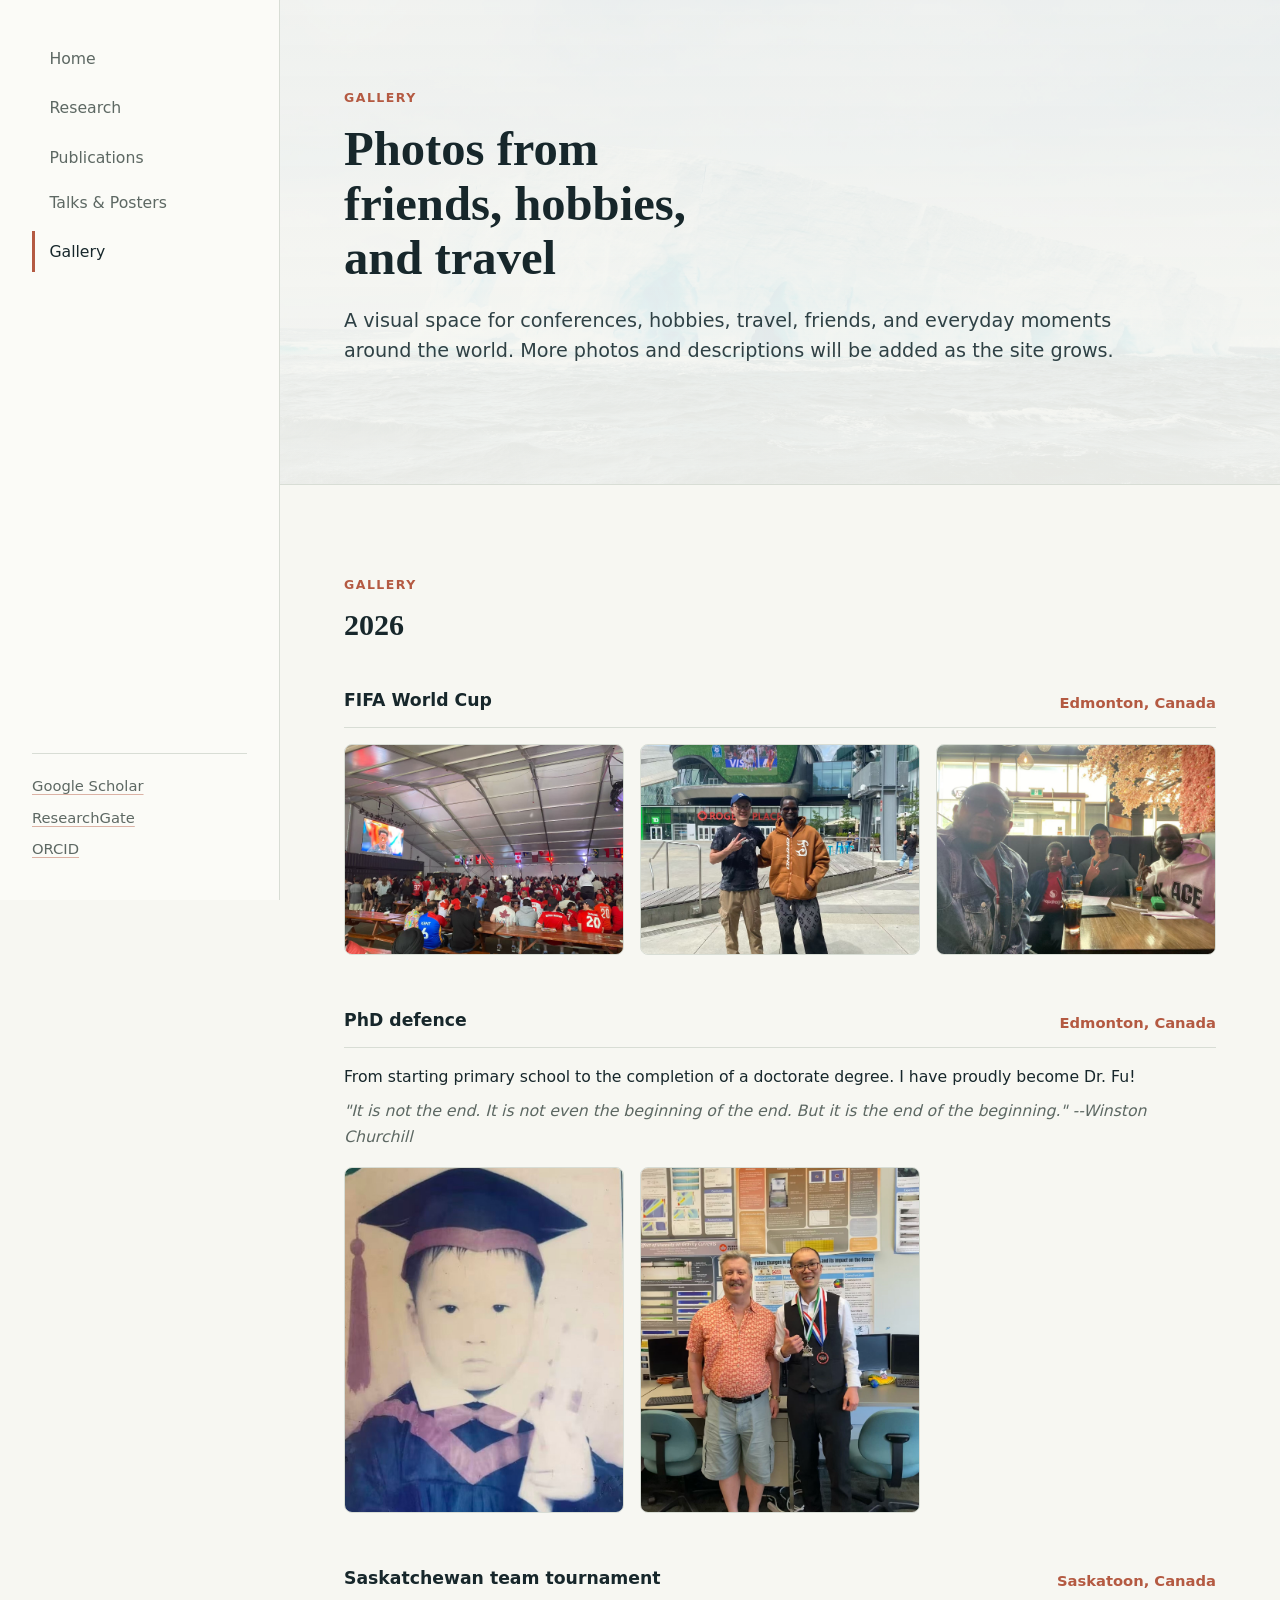
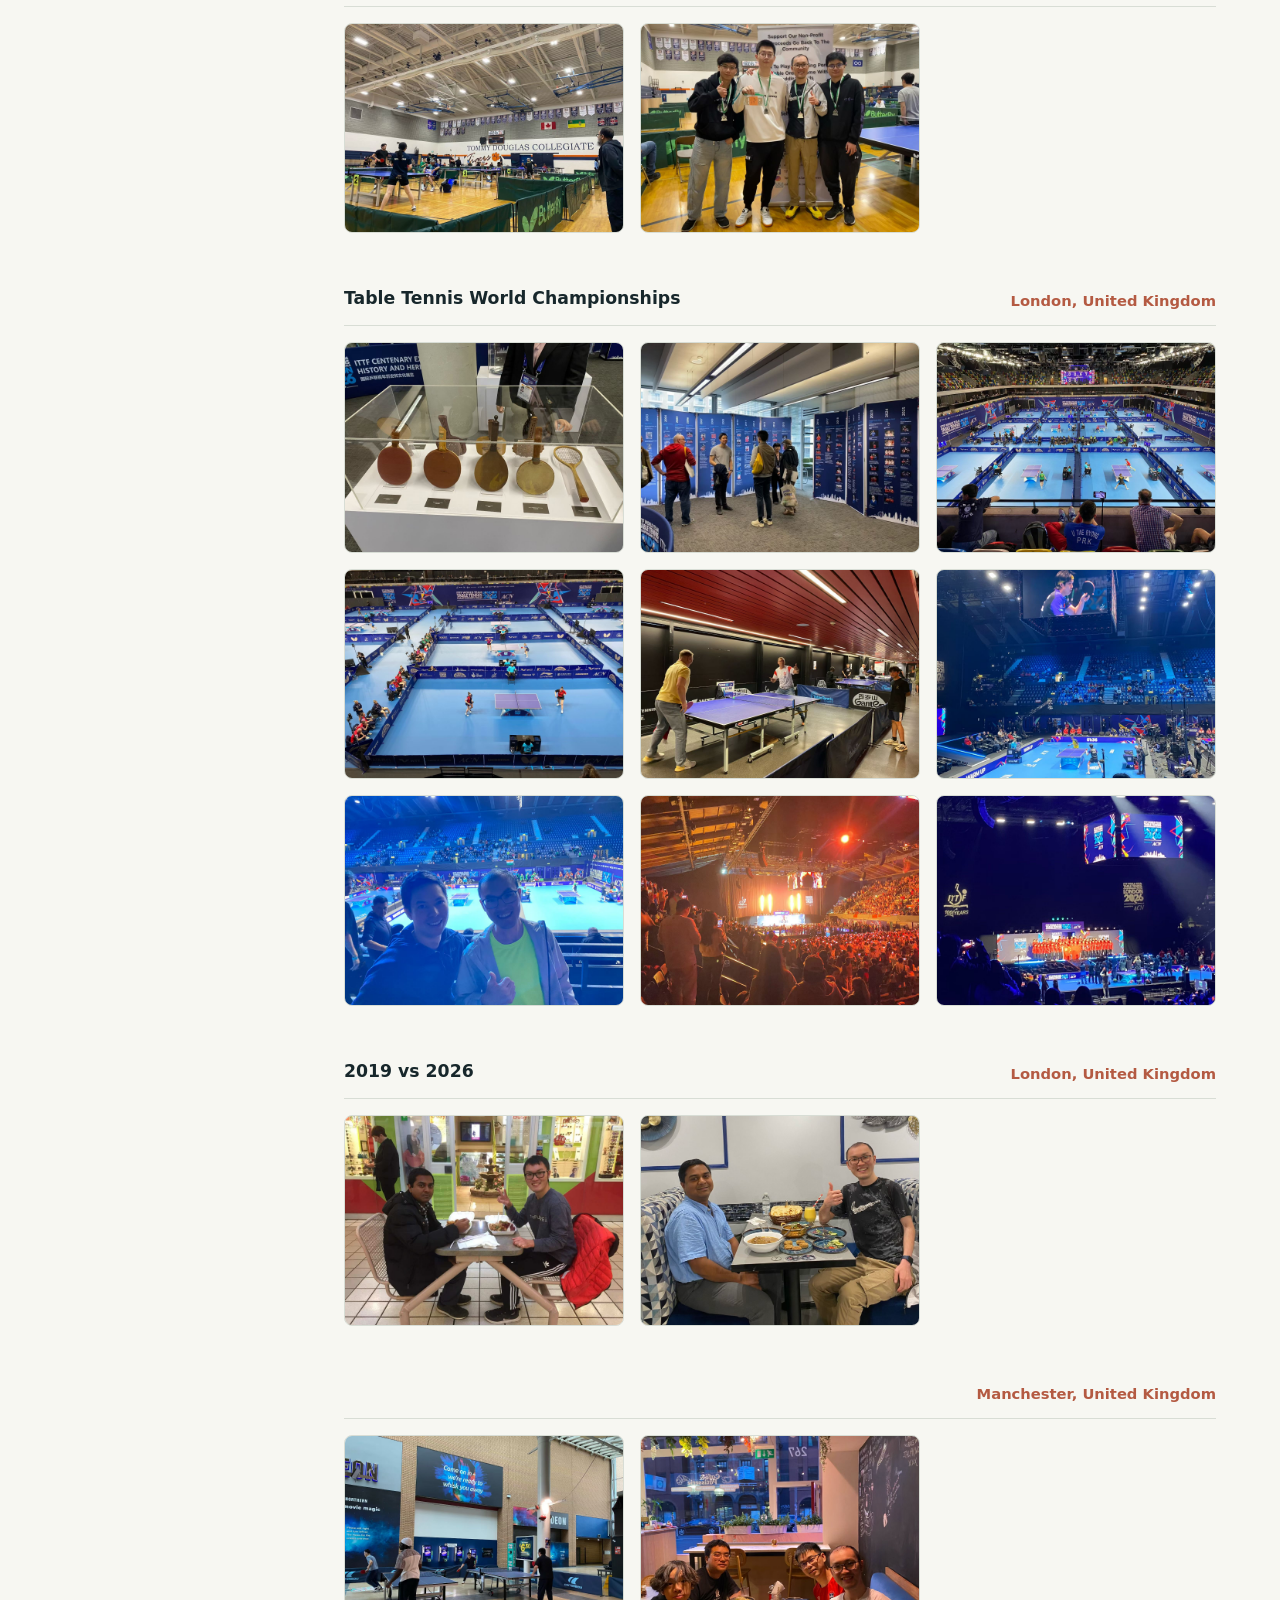
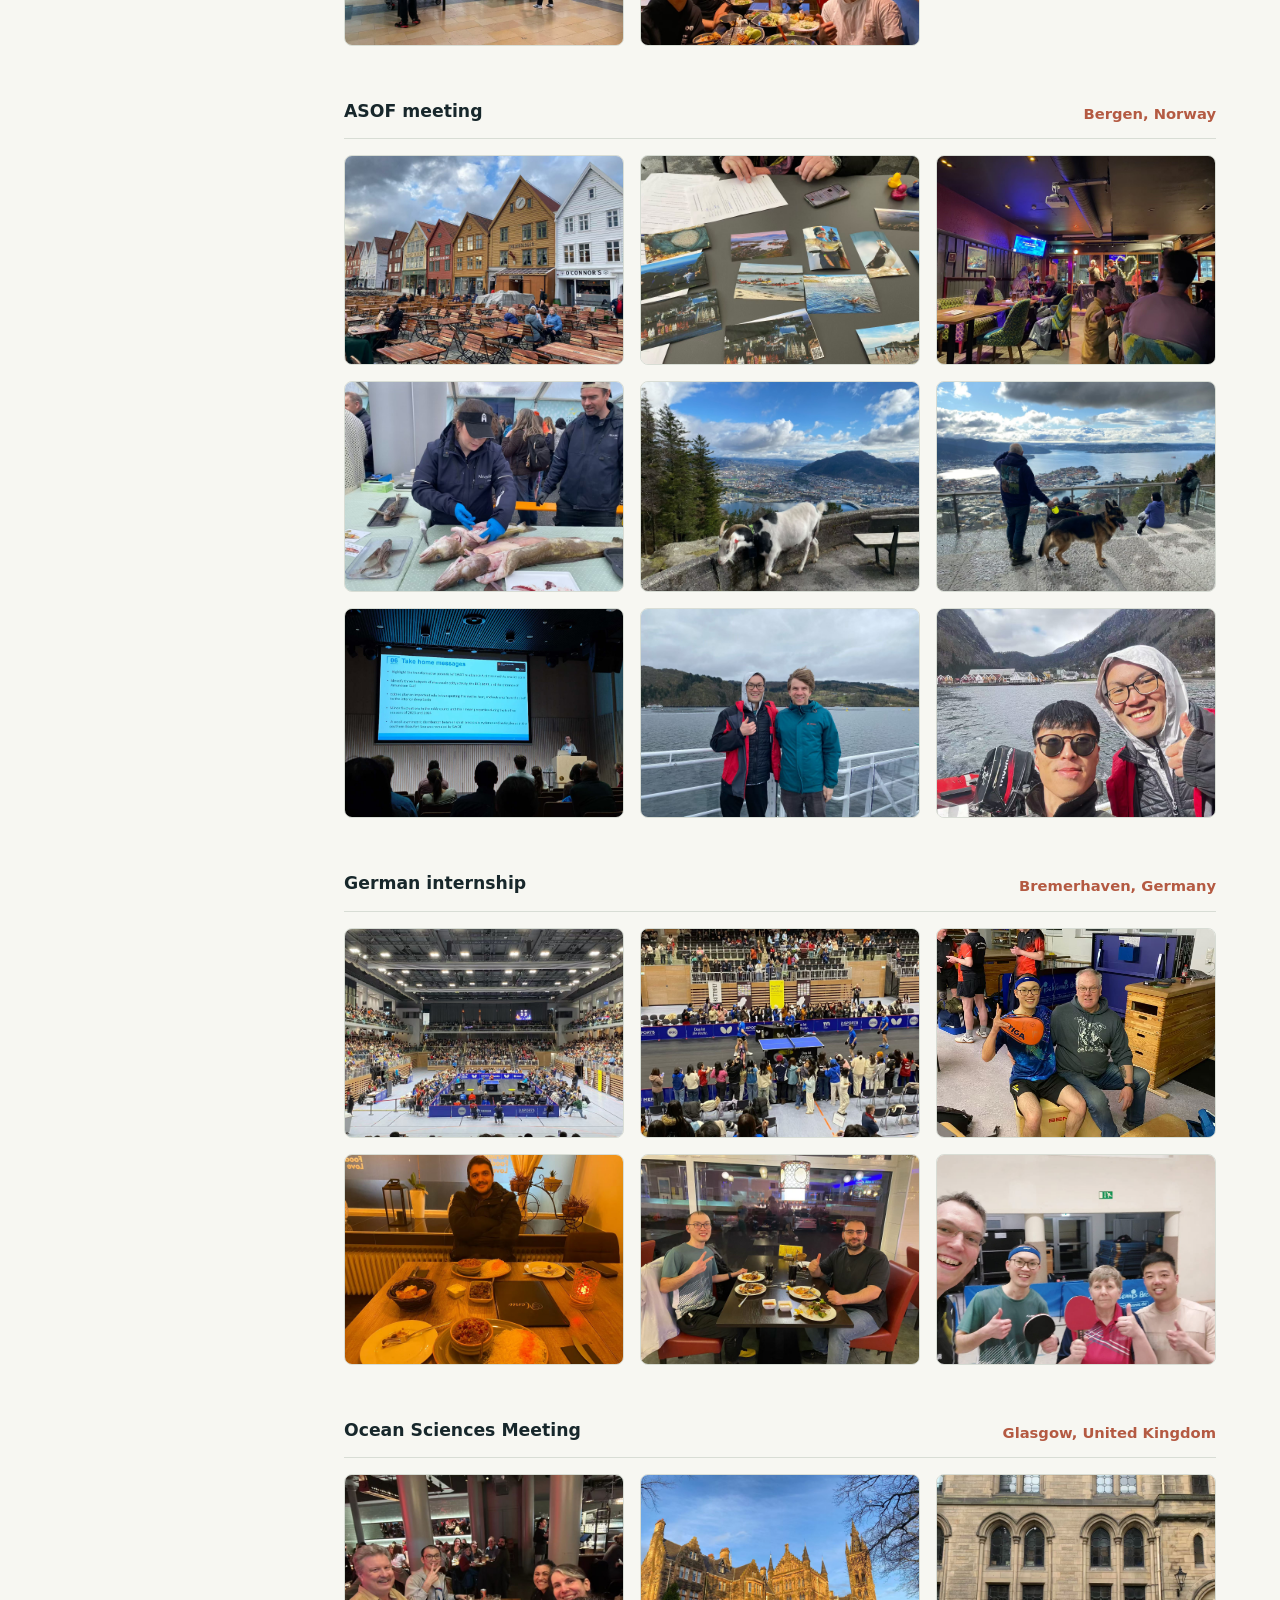
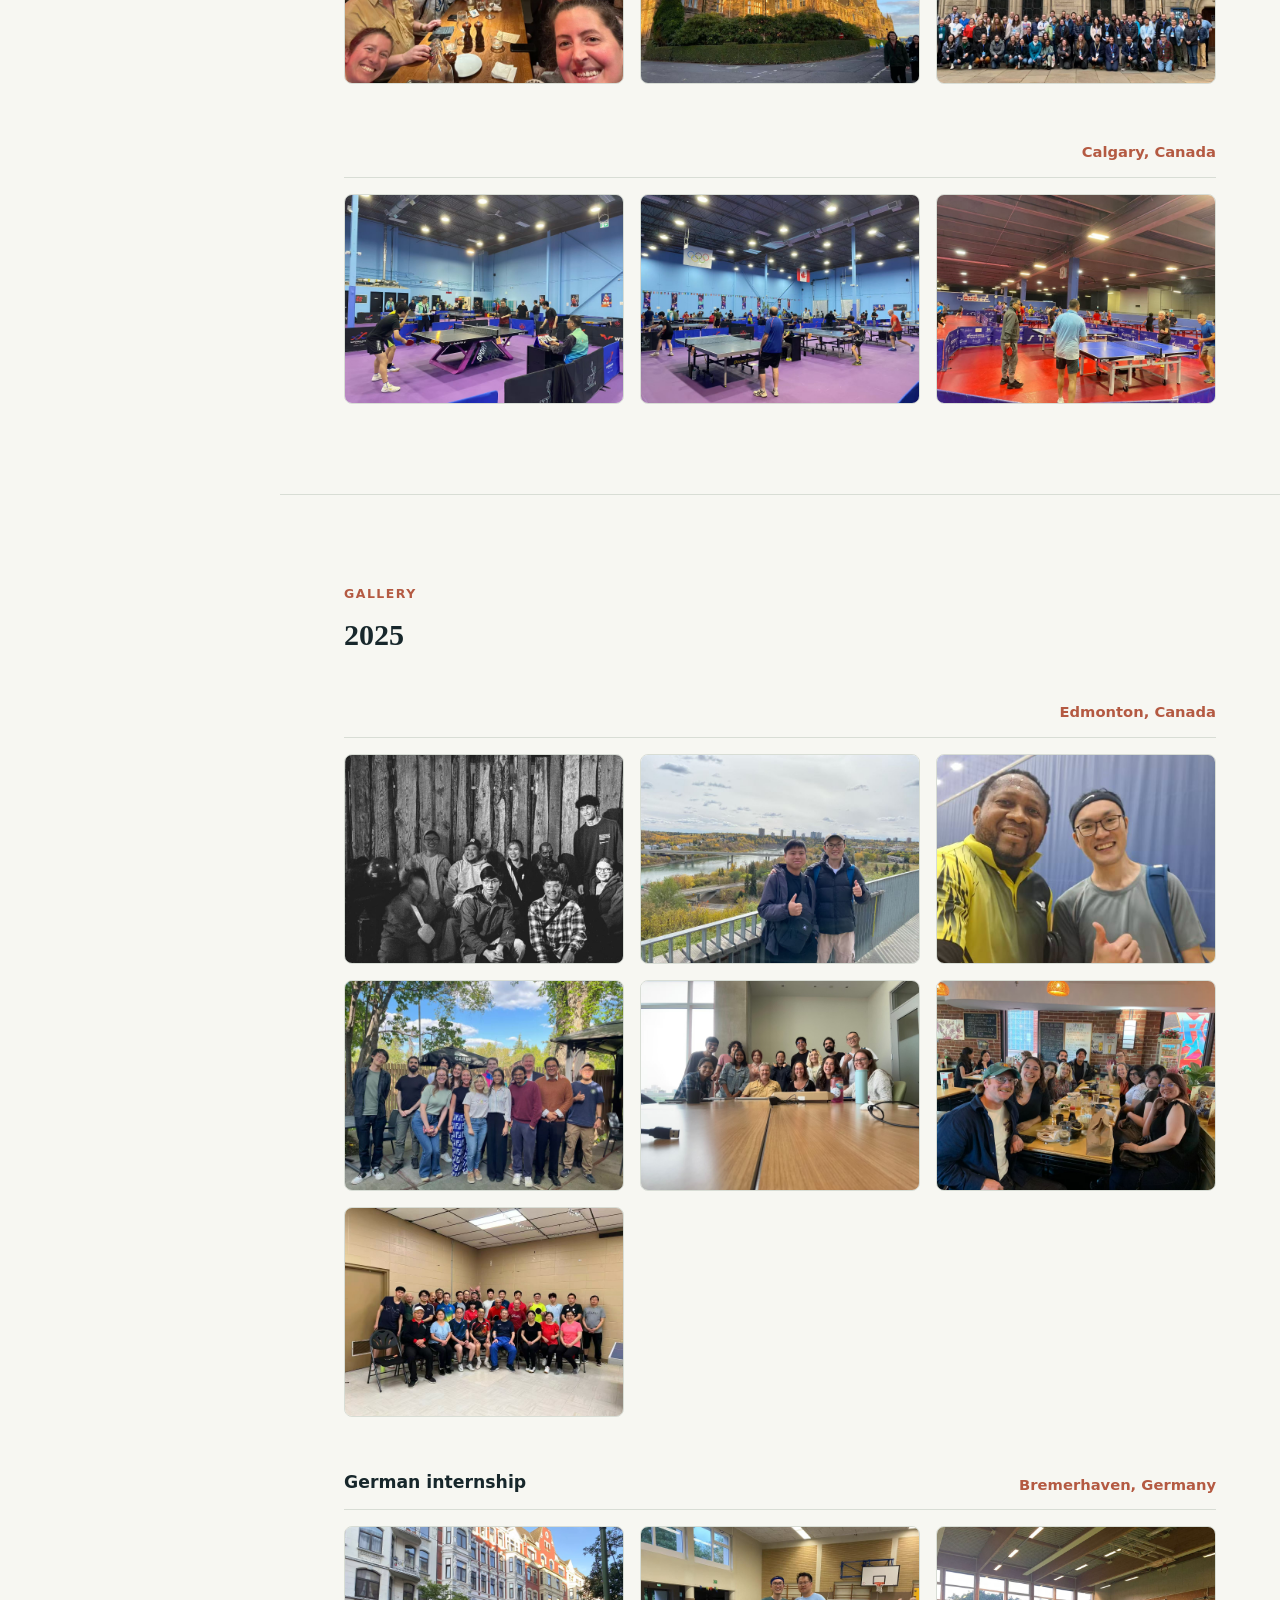
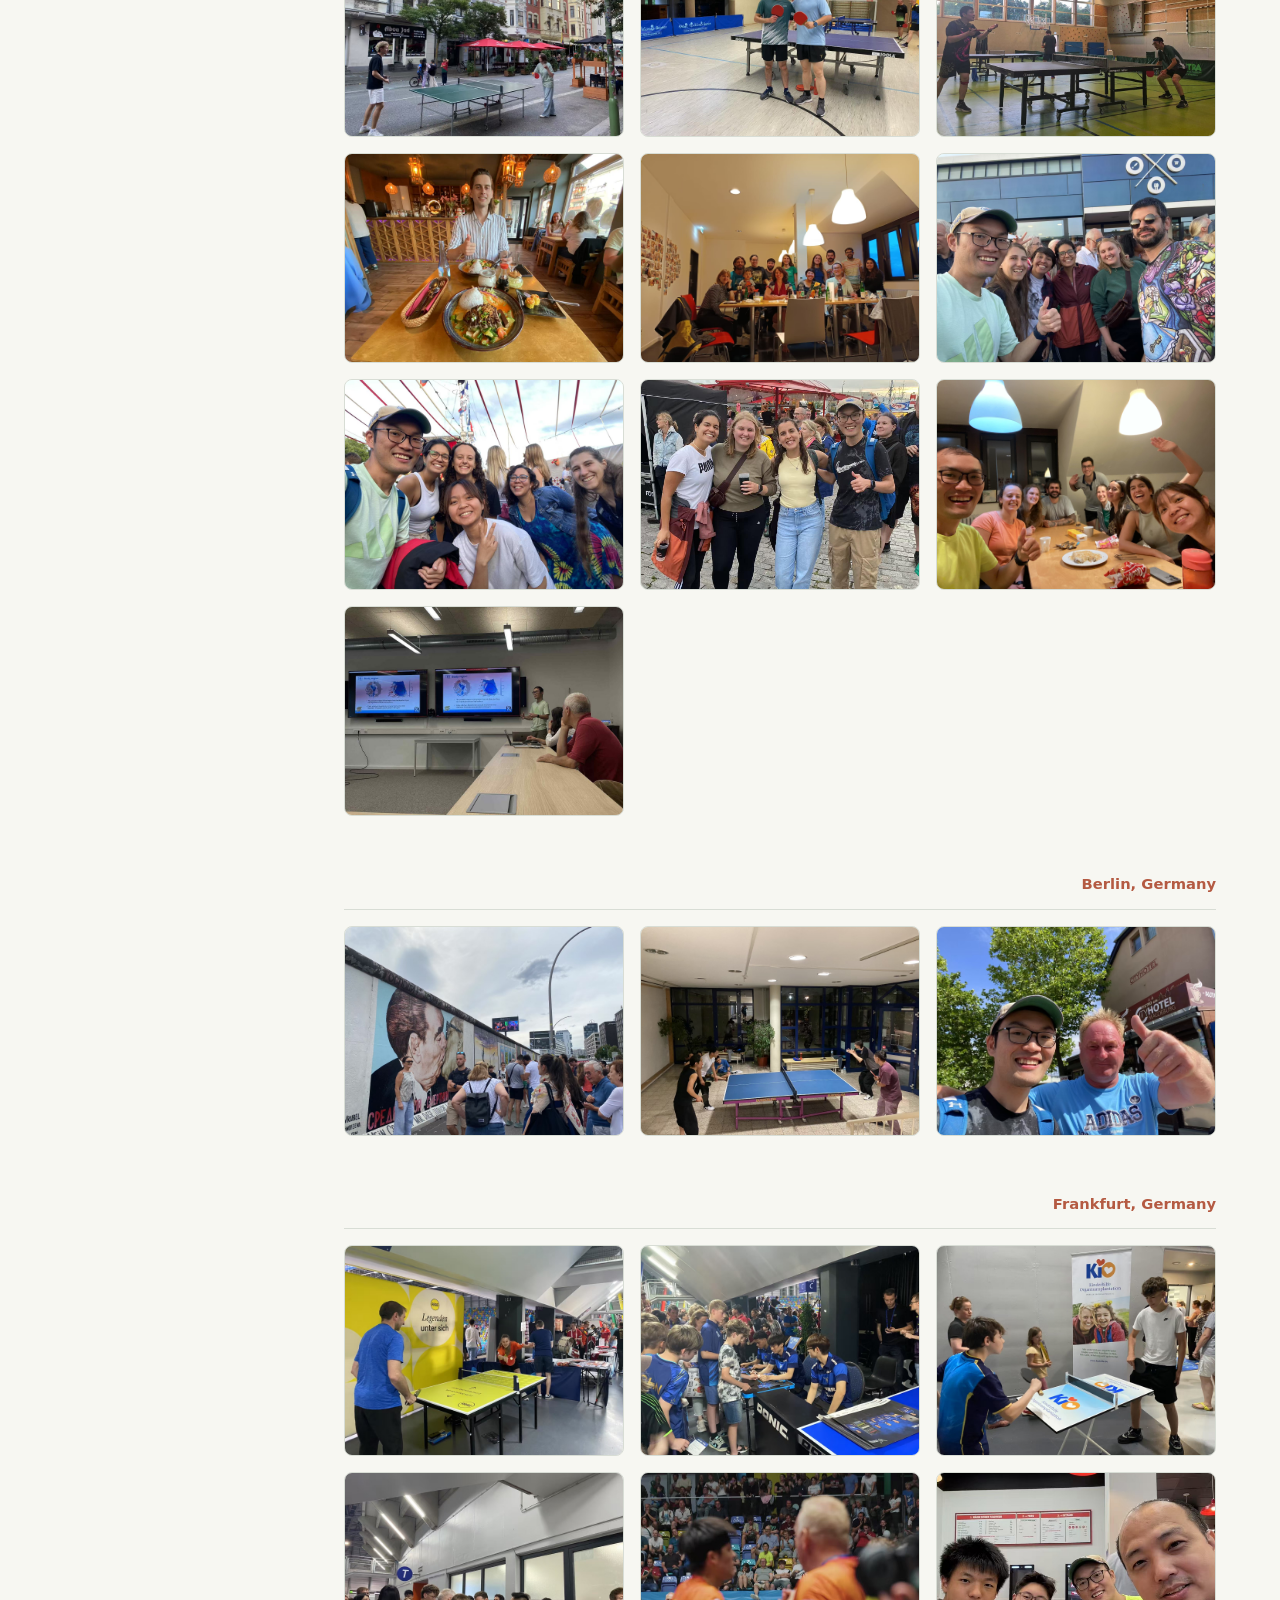
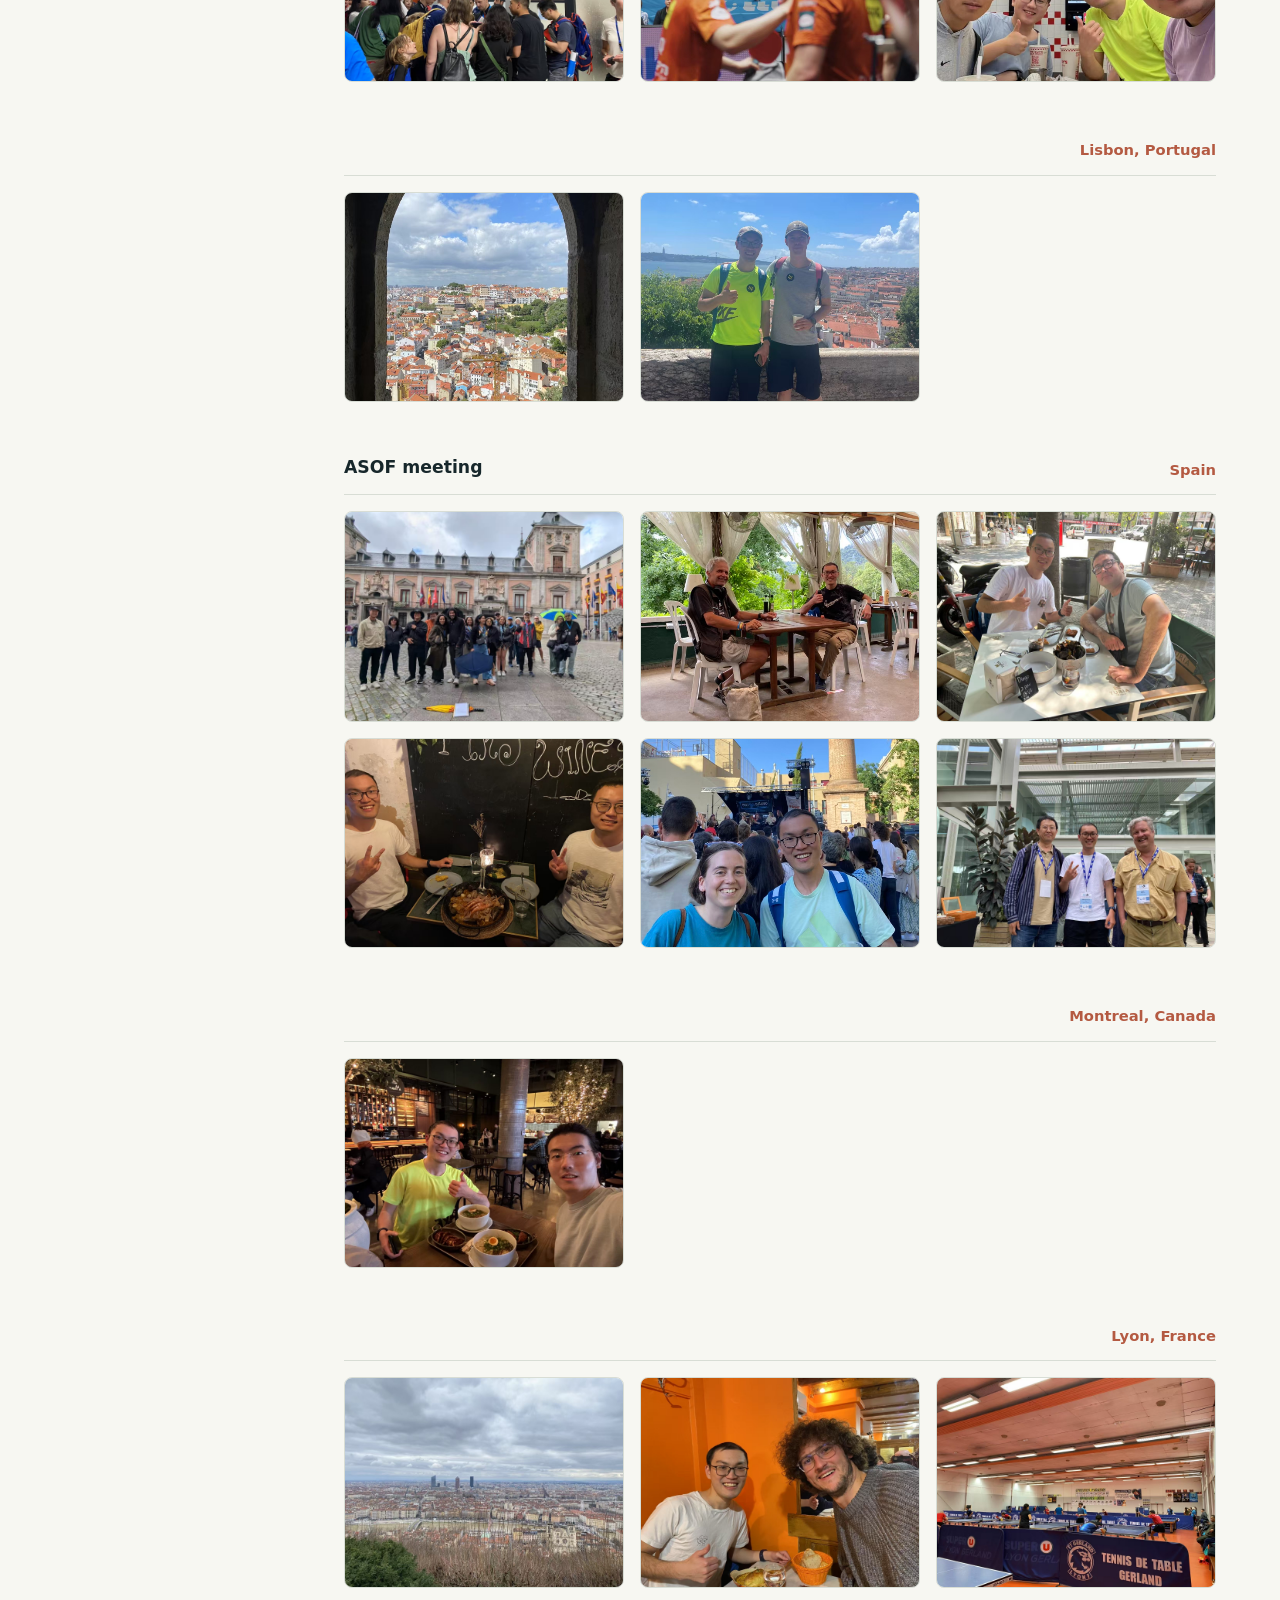
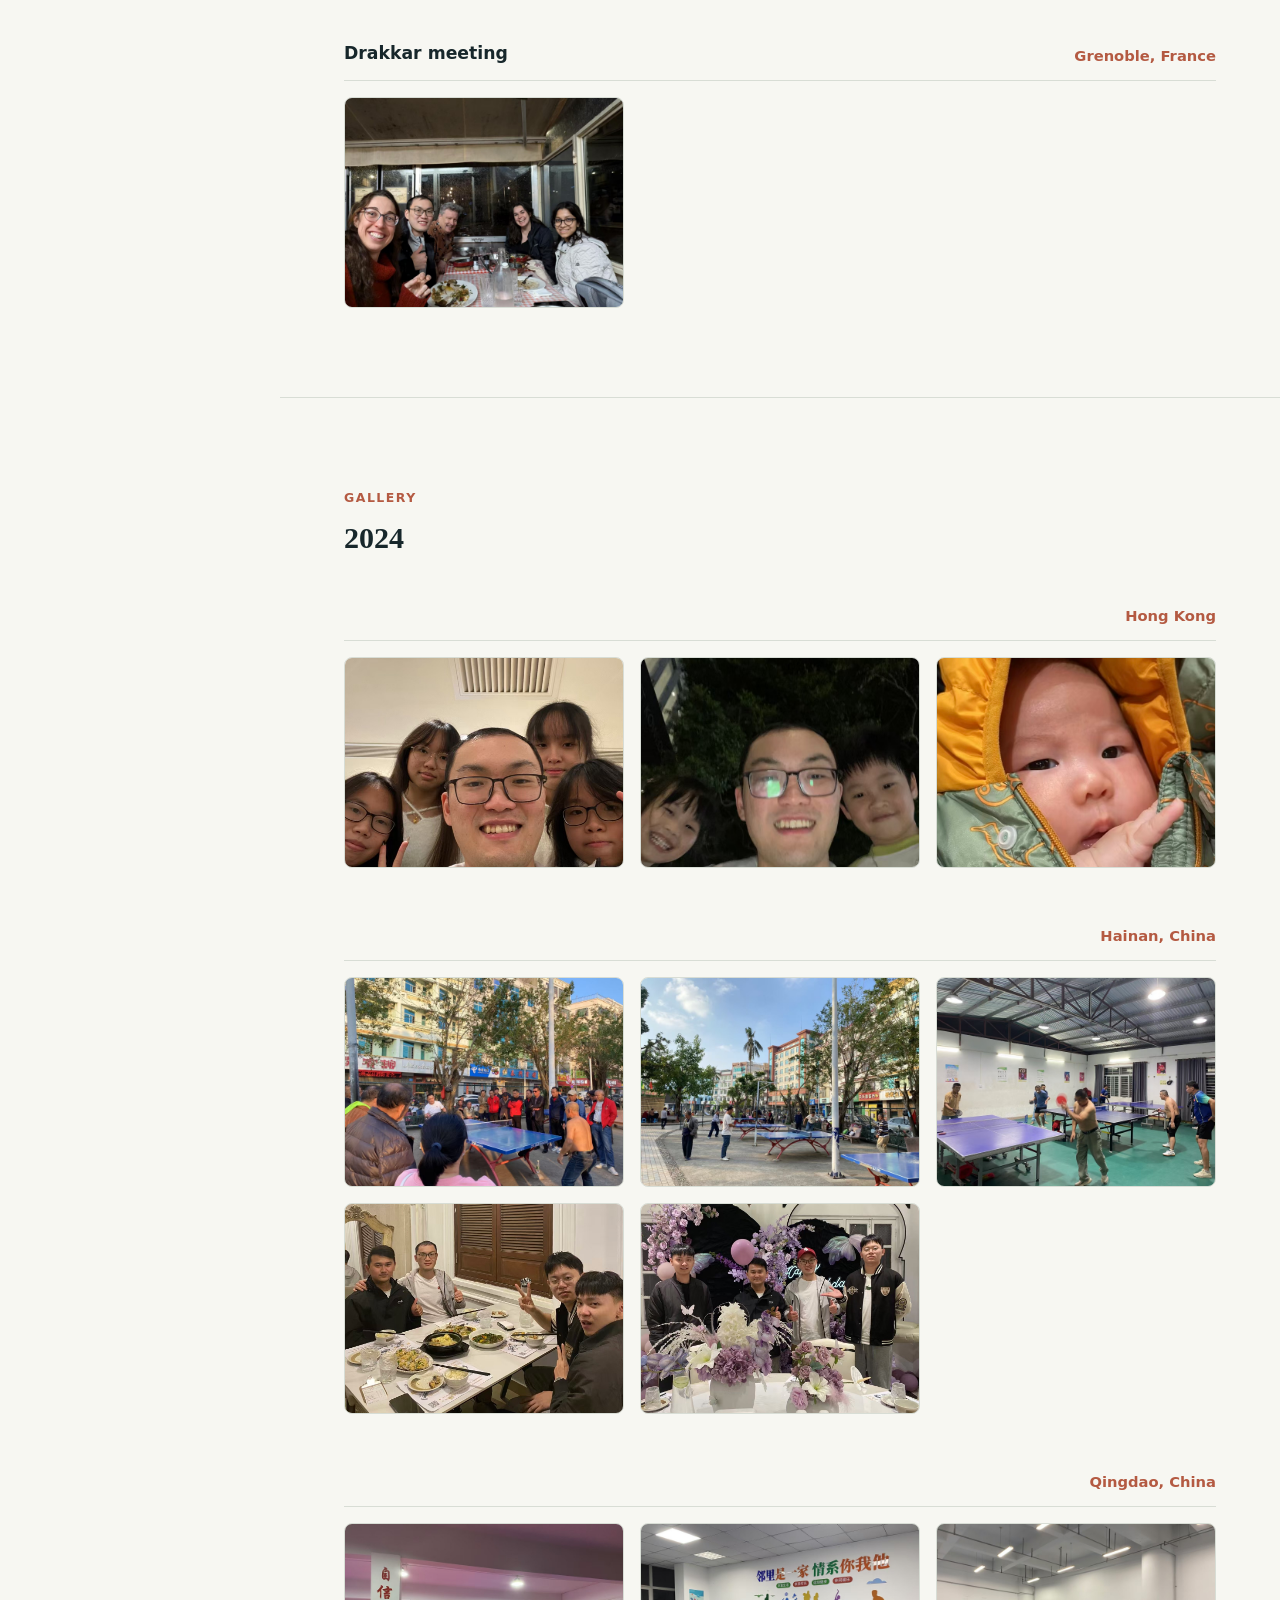
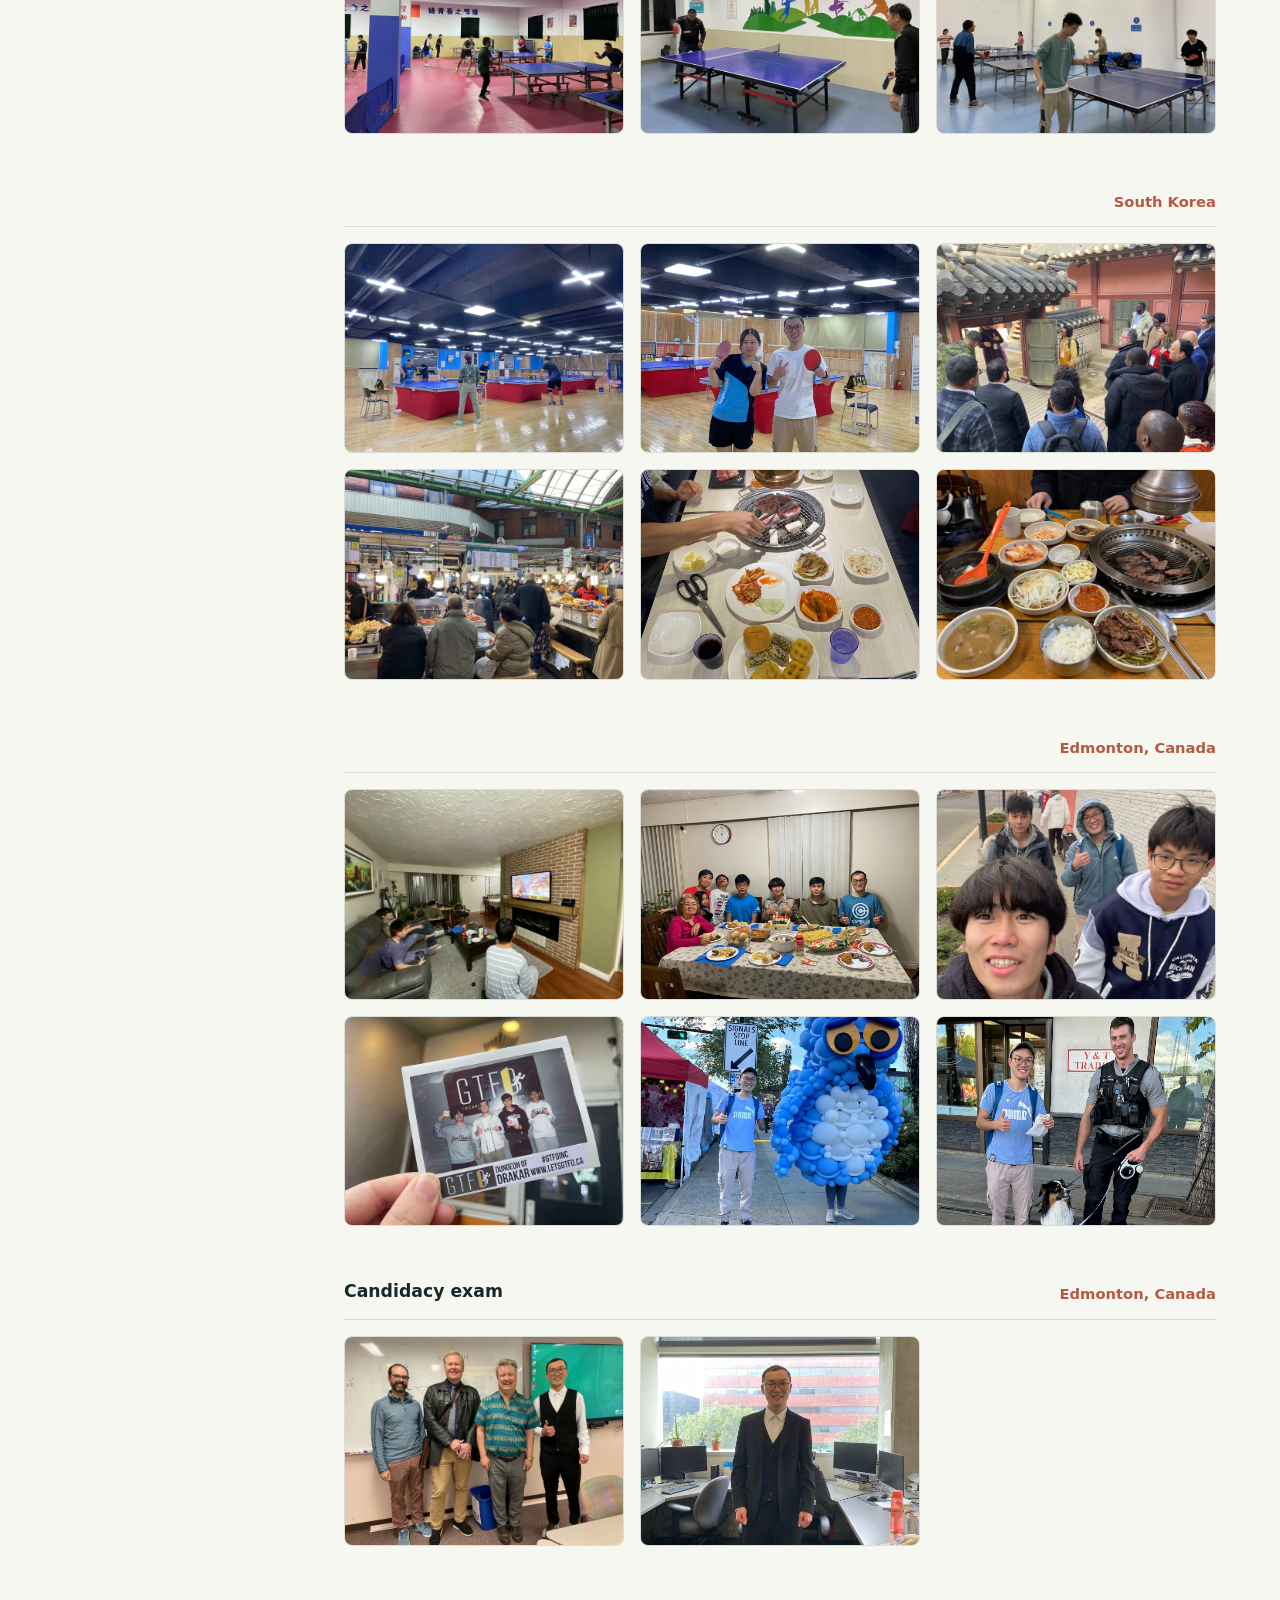
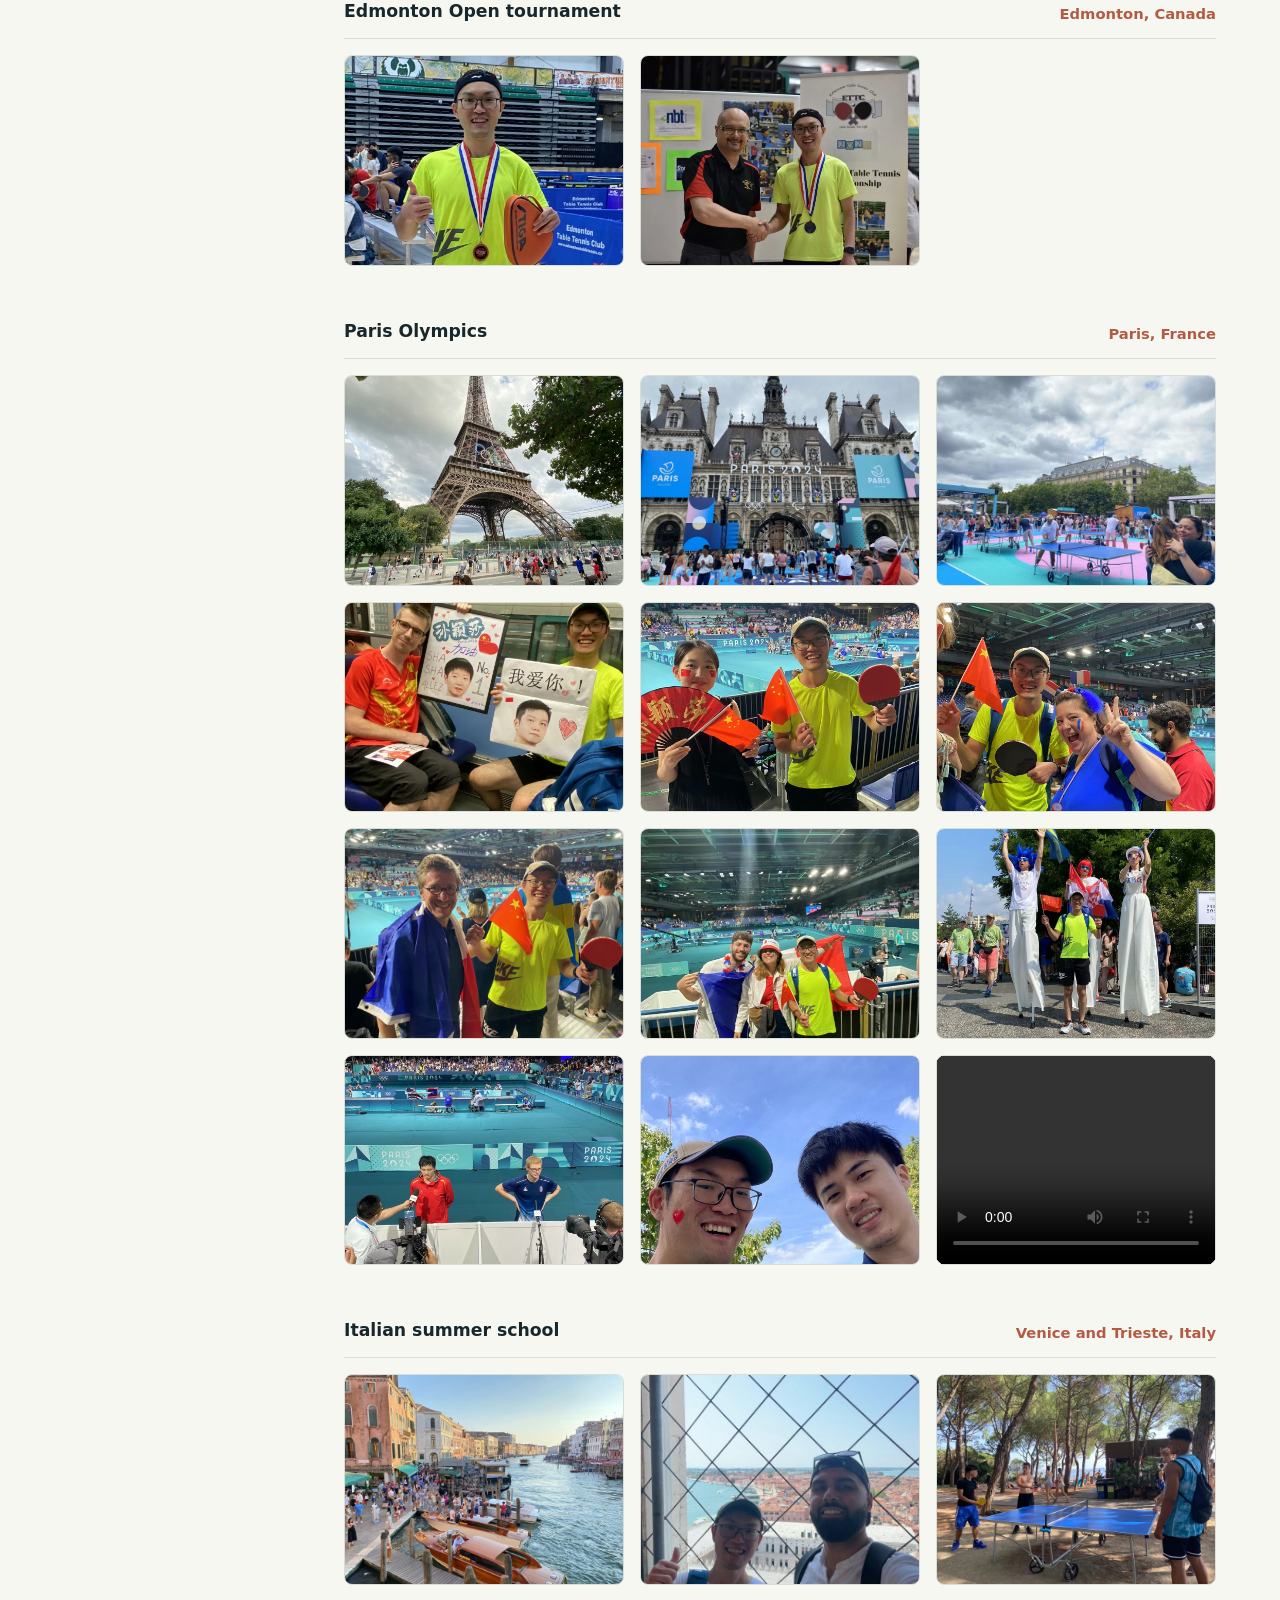
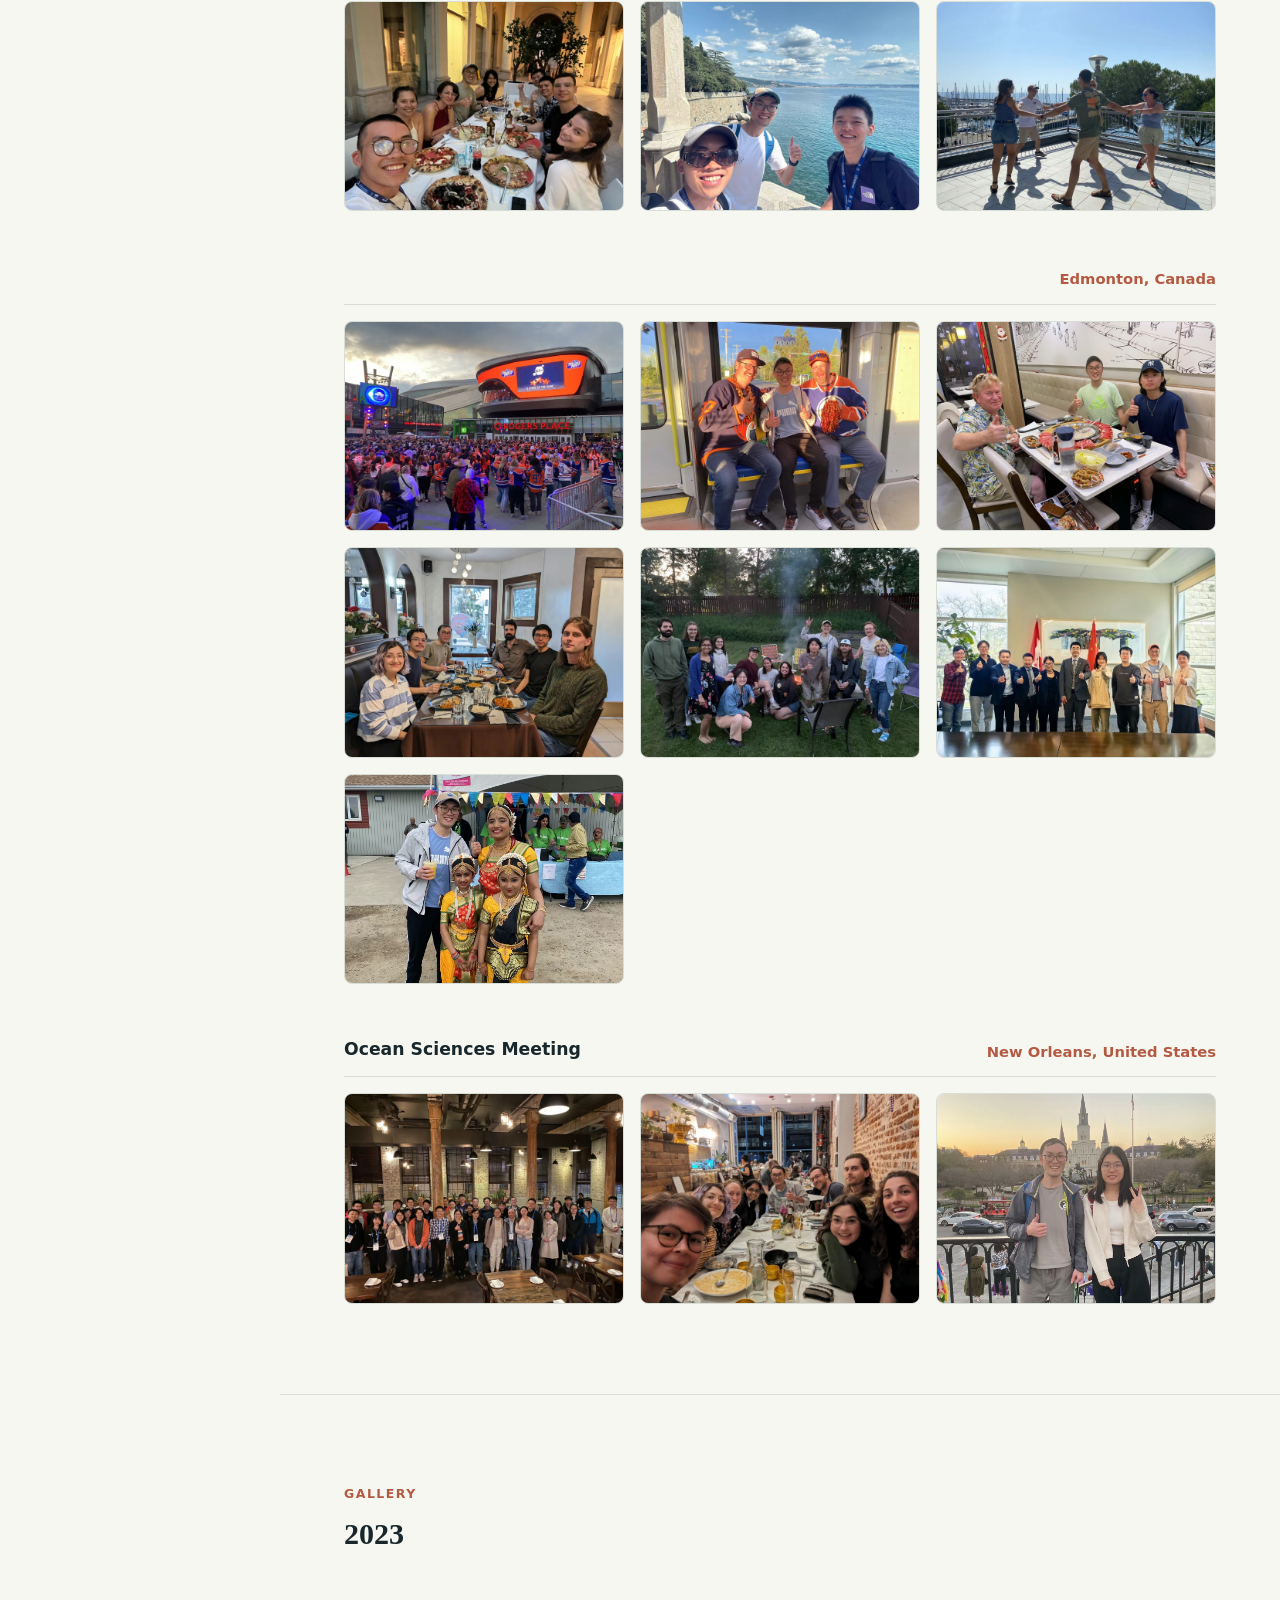
==== gallery.html @ a15a10af "add photos" ====
<!doctype html>
<html lang="en">
  <head>
    <meta charset="utf-8" />
    <meta name="viewport" content="width=device-width, initial-scale=1" />
    <title>Gallery | Chuanshuai (Adam) Fu</title>
    <meta
      name="description"
      content="Photo gallery by Chuanshuai (Adam) Fu."
    />
    <link rel="stylesheet" href="styles.css" />
  </head>
  <body data-page="gallery">
    <a class="skip-link" href="#main">Skip to content</a>

    <div class="site-shell">
      <aside class="sidebar" aria-label="Site">
        <nav class="nav" aria-label="Primary navigation">
          <a href="index.html" class="nav__link" data-nav="home">Home</a>
          <details class="nav__details" data-nav-details="home">
            <summary><span class="sr-only">Toggle Home subtitles</span></summary>
            <div class="nav__sublist">
              <a href="index.html#education-title">Education & appointments</a>
              <a href="index.html#teaching-title">Academic training</a>
              <a href="index.html#awards-title">Scholarships & awards</a>
              <a href="index.html#contact-title">Contact</a>
            </div>
          </details>
          <a href="research.html" class="nav__link" data-nav="research">Research</a>
          <details class="nav__details" data-nav-details="research">
            <summary><span class="sr-only">Toggle Research subtitles</span></summary>
            <div class="nav__sublist">
              <a href="research.html#research-interests-title">Research interests</a>
              <a href="research.html#mixed-layer">Mixed-layer seasonality</a>
              <a href="research.html#beaufort-gyre">Beaufort Gyre freshwater</a>
              <a href="research.html#swot-eddies">SWOT eddies</a>
              <a href="research.html#labrador-eddies">Labrador Sea eddies</a>
              <a href="research.html#svalbard-convection">Svalbard convection</a>
              <a href="research.html#atlantic-water">Atlantic Water pathways</a>
            </div>
          </details>
          <a href="publications.html" class="nav__link" data-nav="publications">Publications</a>
          <a href="talks.html" class="nav__link" data-nav="talks">Talks & Posters</a>
          <details class="nav__details" data-nav-details="talks">
            <summary><span class="sr-only">Toggle Talks and Posters subtitles</span></summary>
            <div class="nav__sublist">
              <a href="talks.html#presentations-title">Selected talks</a>
              <a href="talks.html#posters-title">Selected posters</a>
            </div>
          </details>
          <a href="gallery.html" class="nav__link" data-nav="gallery">Gallery</a>
          <details class="nav__details" data-nav-details="gallery">
            <summary><span class="sr-only">Toggle Gallery subtitles</span></summary>
            <div class="nav__sublist">
              <a href="gallery.html#gallery-2026">2026</a>
              <a href="gallery.html#gallery-2025">2025</a>
              <a href="gallery.html#gallery-2024">2024</a>
              <a href="gallery.html#gallery-2023">2023</a>
              <a href="gallery.html#gallery-2021-2022">2021-2022</a>
              <a href="gallery.html#gallery-before-2020">Before 2020</a>
            </div>
          </details>
        </nav>

        <div class="sidebar__meta">
          <a href="https://scholar.google.com/citations?user=yqhJvTcAAAAJ&hl=en">Google Scholar</a>
          <a href="https://www.researchgate.net/profile/Adam_Fu/research">ResearchGate</a>
          <a href="https://orcid.org/0000-0001-9124-5510">ORCID</a>
        </div>
      </aside>

      <main id="main" class="content">
        <section class="section page-header" aria-labelledby="gallery-title">
          <p class="eyebrow">Gallery</p>
          <h1 id="gallery-title">Photos from friends, hobbies, and travel</h1>
          <p class="lead">
            A visual space for conferences, hobbies, travel, friends, and everyday
            moments around the world. More photos and descriptions will be added
            as the site grows.
          </p>
        </section>

        <section id="gallery-2026" class="section section-stack gallery-year" aria-labelledby="gallery-2026-title">
          <div class="section__heading">
            <p class="eyebrow">Gallery</p>
            <h2 id="gallery-2026-title">2026</h2>
          </div>

          <div class="gallery-set">
            <div class="gallery-set__heading">
              <h3>FIFA World Cup</h3>
              <p>Edmonton, Canada</p>
            </div>
            <div class="photo-grid">
              <figure class="photo-card">
                <img src="assets/gallery-photos/202607_World_Cup/2026-world-cup-01.jpg" alt="FIFA World Cup photo 1" />
              </figure>
              <figure class="photo-card">
                <img src="assets/gallery-photos/202607_World_Cup/2026-world-cup-02.jpg" alt="FIFA World Cup photo 2" />
              </figure>
              <figure class="photo-card">
                <img src="assets/gallery-photos/202607_World_Cup/2026-world-cup-03.jpg" alt="FIFA World Cup photo 3" />
              </figure>
            </div>
          </div>

          <div class="gallery-set">
            <div class="gallery-set__heading">
              <h3>PhD defence</h3>
              <p>Edmonton, Canada</p>
            </div>
            <p class="gallery-set__description">
              From starting primary school to the completion of a doctorate degree. I have proudly become Dr. Fu!
              <span>"It is not the end. It is not even the beginning of the end. But it is the end of the beginning." --Winston Churchill</span>
            </p>
            <div class="photo-grid">
              <figure class="photo-card photo-card--contain">
                <img src="assets/gallery-photos/202606_PhD_defence/2026-phd-defence-01.jpg" alt="PhD defence photo 1" />
              </figure>
              <figure class="photo-card photo-card--defence-crop-top">
                <img src="assets/gallery-photos/202606_PhD_defence/2026-phd-defence-02.jpg" alt="PhD defence photo 2" />
              </figure>
            </div>
          </div>

          <div class="gallery-set">
            <div class="gallery-set__heading">
              <h3>Saskatchewan team tournament</h3>
              <p>Saskatoon, Canada</p>
            </div>
            <div class="photo-grid">
              <figure class="photo-card">
                <img src="assets/gallery-photos/202605_2_Saskatoon_tournament/2026-saskatoon-tournament-01.jpg" alt="Saskatchewan team tournament photo 1" />
              </figure>
              <figure class="photo-card">
                <img src="assets/gallery-photos/202605_2_Saskatoon_tournament/2026-saskatoon-tournament-02.jpg" alt="Saskatchewan team tournament photo 2" />
              </figure>
            </div>
          </div>

          <div class="gallery-set">
            <div class="gallery-set__heading">
              <h3>Table Tennis World Championships</h3>
              <p>London, United Kingdom</p>
            </div>
            <div class="photo-grid">
              <figure class="photo-card">
                <img src="assets/gallery-photos/202605_1_London_World_Championships/2026-london-world-championships-01.jpg" alt="Table Tennis World Championships photo 1" />
              </figure>
              <figure class="photo-card">
                <img src="assets/gallery-photos/202605_1_London_World_Championships/2026-london-world-championships-02.jpg" alt="Table Tennis World Championships photo 2" />
              </figure>
              <figure class="photo-card">
                <img src="assets/gallery-photos/202605_1_London_World_Championships/2026-london-world-championships-03.jpg" alt="Table Tennis World Championships photo 3" />
              </figure>
              <figure class="photo-card">
                <img src="assets/gallery-photos/202605_1_London_World_Championships/2026-london-world-championships-04.jpg" alt="Table Tennis World Championships photo 4" />
              </figure>
              <figure class="photo-card">
                <img src="assets/gallery-photos/202605_1_London_World_Championships/2026-london-world-championships-05.jpg" alt="Table Tennis World Championships photo 5" />
              </figure>
              <figure class="photo-card">
                <img src="assets/gallery-photos/202605_1_London_World_Championships/2026-london-world-championships-06.jpg" alt="Table Tennis World Championships photo 6" />
              </figure>
              <figure class="photo-card">
                <img src="assets/gallery-photos/202605_1_London_World_Championships/2026-london-world-championships-07.jpg" alt="Table Tennis World Championships photo 7" />
              </figure>
              <figure class="photo-card">
                <img src="assets/gallery-photos/202605_1_London_World_Championships/2026-london-world-championships-08.jpg" alt="Table Tennis World Championships photo 8" />
              </figure>
              <figure class="photo-card">
                <img src="assets/gallery-photos/202605_1_London_World_Championships/2026-london-world-championships-09.jpg" alt="Table Tennis World Championships photo 9" />
              </figure>
            </div>
          </div>

          <div class="gallery-set">
            <div class="gallery-set__heading">
              <h3>2019 vs 2026</h3>
              <p>London, United Kingdom</p>
            </div>
            <div class="photo-grid">
              <figure class="photo-card">
                <img src="assets/gallery-photos/202605_London_Indian_friends/2026-london-indian-friends-01.jpg" alt="2019 vs 2026 photo 1" />
              </figure>
              <figure class="photo-card">
                <img src="assets/gallery-photos/202605_London_Indian_friends/2026-london-indian-friends-02.jpg" alt="2019 vs 2026 photo 2" />
              </figure>
            </div>
          </div>

          <div class="gallery-set">
            <div class="gallery-set__heading">
              <h3 aria-hidden="true"></h3>
              <p>Manchester, United Kingdom</p>
            </div>
            <div class="photo-grid">
              <figure class="photo-card">
                <img src="assets/gallery-photos/202604_Manchester/2026-manchester-01.jpg" alt="Manchester, United Kingdom photo 1" />
              </figure>
              <figure class="photo-card">
                <img src="assets/gallery-photos/202604_Manchester/2026-manchester-02.jpg" alt="Manchester, United Kingdom photo 2" />
              </figure>
            </div>
          </div>

          <div class="gallery-set">
            <div class="gallery-set__heading">
              <h3>ASOF meeting</h3>
              <p>Bergen, Norway</p>
            </div>
            <div class="photo-grid">
              <figure class="photo-card">
                <img src="assets/gallery-photos/202604_ASOF_Bergen/2026-asof-bergen-01.jpg" alt="ASOF meeting photo 1" />
              </figure>
              <figure class="photo-card">
                <img src="assets/gallery-photos/202604_ASOF_Bergen/2026-asof-bergen-02.jpg" alt="ASOF meeting photo 2" />
              </figure>
              <figure class="photo-card">
                <img src="assets/gallery-photos/202604_ASOF_Bergen/2026-asof-bergen-03.jpg" alt="ASOF meeting photo 3" />
              </figure>
              <figure class="photo-card">
                <img src="assets/gallery-photos/202604_ASOF_Bergen/2026-asof-bergen-04.jpg" alt="ASOF meeting photo 4" />
              </figure>
              <figure class="photo-card">
                <img src="assets/gallery-photos/202604_ASOF_Bergen/2026-asof-bergen-05.jpg" alt="ASOF meeting photo 5" />
              </figure>
              <figure class="photo-card">
                <img src="assets/gallery-photos/202604_ASOF_Bergen/2026-asof-bergen-06.jpg" alt="ASOF meeting photo 6" />
              </figure>
              <figure class="photo-card">
                <img src="assets/gallery-photos/202604_ASOF_Bergen/2026-asof-bergen-07.jpg" alt="ASOF meeting photo 7" />
              </figure>
              <figure class="photo-card">
                <img src="assets/gallery-photos/202604_ASOF_Bergen/2026-asof-bergen-08.jpg" alt="ASOF meeting photo 8" />
              </figure>
              <figure class="photo-card">
                <img src="assets/gallery-photos/202604_ASOF_Bergen/2026-asof-bergen-09.jpg" alt="ASOF meeting photo 9" />
              </figure>
            </div>
          </div>

          <div class="gallery-set">
            <div class="gallery-set__heading">
              <h3>German internship</h3>
              <p>Bremerhaven, Germany</p>
            </div>
            <div class="photo-grid">
              <figure class="photo-card">
                <img src="assets/gallery-photos/202603_German_internship/2026-german-internship-01.jpg" alt="German internship photo 1" />
              </figure>
              <figure class="photo-card">
                <img src="assets/gallery-photos/202603_German_internship/2026-german-internship-02.jpg" alt="German internship photo 2" />
              </figure>
              <figure class="photo-card">
                <img src="assets/gallery-photos/202603_German_internship/2026-german-internship-03.jpg" alt="German internship photo 3" />
              </figure>
              <figure class="photo-card">
                <img src="assets/gallery-photos/202603_German_internship/2026-german-internship-04.jpg" alt="German internship photo 4" />
              </figure>
              <figure class="photo-card">
                <img src="assets/gallery-photos/202603_German_internship/2026-german-internship-05.jpg" alt="German internship photo 5" />
              </figure>
              <figure class="photo-card">
                <img src="assets/gallery-photos/202603_German_internship/2026-german-internship-06.jpg" alt="German internship photo 6" />
              </figure>
            </div>
          </div>

          <div class="gallery-set">
            <div class="gallery-set__heading">
              <h3>Ocean Sciences Meeting</h3>
              <p>Glasgow, United Kingdom</p>
            </div>
            <div class="photo-grid">
              <figure class="photo-card">
                <img src="assets/gallery-photos/202602_Ocean_Sciences_Meeting_Glasgow/2026-ocean-sciences-meeting-glasgow-01.jpg" alt="Ocean Sciences Meeting photo 1" />
              </figure>
              <figure class="photo-card">
                <img src="assets/gallery-photos/202602_Ocean_Sciences_Meeting_Glasgow/2026-ocean-sciences-meeting-glasgow-02.jpg" alt="Ocean Sciences Meeting photo 2" />
              </figure>
              <figure class="photo-card">
                <img src="assets/gallery-photos/202602_Ocean_Sciences_Meeting_Glasgow/2026-ocean-sciences-meeting-glasgow-03.jpg" alt="Ocean Sciences Meeting photo 3" />
              </figure>
            </div>
          </div>

          <div class="gallery-set">
            <div class="gallery-set__heading">
              <h3 aria-hidden="true"></h3>
              <p>Calgary, Canada</p>
            </div>
            <div class="photo-grid">
              <figure class="photo-card">
                <img src="assets/gallery-photos/202601_Calgary/2026-calgary-01.jpg" alt="Calgary, Canada photo 1" />
              </figure>
              <figure class="photo-card">
                <img src="assets/gallery-photos/202601_Calgary/2026-calgary-02.jpg" alt="Calgary, Canada photo 2" />
              </figure>
              <figure class="photo-card">
                <img src="assets/gallery-photos/202601_Calgary/2026-calgary-03.jpg" alt="Calgary, Canada photo 3" />
              </figure>
            </div>
          </div>
        </section>

        <section id="gallery-2025" class="section section-stack gallery-year" aria-labelledby="gallery-2025-title">
          <div class="section__heading">
            <p class="eyebrow">Gallery</p>
            <h2 id="gallery-2025-title">2025</h2>
          </div>

          <div class="gallery-set">
            <div class="gallery-set__heading">
              <h3 aria-hidden="true"></h3>
              <p>Edmonton, Canada</p>
            </div>
            <div class="photo-grid">
              <figure class="photo-card">
                <img src="assets/gallery-photos/202509_Edmonton/2025-edmonton-01.jpg" alt="Canada photo 1" />
              </figure>
              <figure class="photo-card">
                <img src="assets/gallery-photos/202509_Edmonton/2025-edmonton-02.jpg" alt="Canada photo 2" />
              </figure>
              <figure class="photo-card">
                <img src="assets/gallery-photos/202509_Edmonton/2025-edmonton-03.jpg" alt="Canada photo 3" />
              </figure>
              <figure class="photo-card">
                <img src="assets/gallery-photos/202509_Edmonton/2025-edmonton-04.jpg" alt="Canada photo 4" />
              </figure>
              <figure class="photo-card">
                <img src="assets/gallery-photos/202509_Edmonton/2025-edmonton-05.jpg" alt="Canada photo 5" />
              </figure>
              <figure class="photo-card">
                <img src="assets/gallery-photos/202509_Edmonton/2025-edmonton-06.jpg" alt="Canada photo 6" />
              </figure>
              <figure class="photo-card">
                <img src="assets/gallery-photos/202509_Edmonton/2025-edmonton-07.jpg" alt="Canada photo 7" />
              </figure>
            </div>
          </div>

          <div class="gallery-set">
            <div class="gallery-set__heading">
              <h3>German internship</h3>
              <p>Bremerhaven, Germany</p>
            </div>
            <div class="photo-grid">
              <figure class="photo-card">
                <img src="assets/gallery-photos/202507_German_internship/Bremerhaven/2025-german-internship-01.jpg" alt="German internship photo 1" />
              </figure>
              <figure class="photo-card">
                <img src="assets/gallery-photos/202507_German_internship/Bremerhaven/2025-german-internship-02.jpg" alt="German internship photo 2" />
              </figure>
              <figure class="photo-card">
                <img src="assets/gallery-photos/202507_German_internship/Bremerhaven/2025-german-internship-03.jpg" alt="German internship photo 3" />
              </figure>
              <figure class="photo-card">
                <img src="assets/gallery-photos/202507_German_internship/Bremerhaven/2025-german-internship-04.jpg" alt="German internship photo 4" />
              </figure>
              <figure class="photo-card">
                <img src="assets/gallery-photos/202507_German_internship/Bremerhaven/2025-german-internship-05.jpg" alt="German internship photo 5" />
              </figure>
              <figure class="photo-card">
                <img src="assets/gallery-photos/202507_German_internship/Bremerhaven/2025-german-internship-06.jpg" alt="German internship photo 6" />
              </figure>
              <figure class="photo-card">
                <img src="assets/gallery-photos/202507_German_internship/Bremerhaven/2025-german-internship-07.jpg" alt="German internship photo 7" />
              </figure>
              <figure class="photo-card">
                <img src="assets/gallery-photos/202507_German_internship/Bremerhaven/2025-german-internship-08.jpg" alt="German internship photo 8" />
              </figure>
              <figure class="photo-card">
                <img src="assets/gallery-photos/202507_German_internship/Bremerhaven/2025-german-internship-09.jpg" alt="German internship photo 9" />
              </figure>
              <figure class="photo-card">
                <img src="assets/gallery-photos/202507_German_internship/Bremerhaven/2025-german-internship-10.jpg" alt="German internship photo 10" />
              </figure>
            </div>
          </div>

          <div class="gallery-set">
            <div class="gallery-set__heading">
              <h3 aria-hidden="true"></h3>
              <p>Berlin, Germany</p>
            </div>
            <div class="photo-grid">
              <figure class="photo-card">
                <img src="assets/gallery-photos/202507_German_internship/Berlin/2025-german-internship-11.jpg" alt="German internship photo 11" />
              </figure>
              <figure class="photo-card">
                <img src="assets/gallery-photos/202507_German_internship/Berlin/2025-german-internship-12.jpg" alt="German internship photo 12" />
              </figure>
              <figure class="photo-card">
                <img src="assets/gallery-photos/202507_German_internship/Berlin/2025-german-internship-13.jpg" alt="German internship photo 13" />
              </figure>
            </div>
          </div>

          <div class="gallery-set">
            <div class="gallery-set__heading">
              <h3 aria-hidden="true"></h3>
              <p>Frankfurt, Germany</p>
            </div>
            <div class="photo-grid">
              <figure class="photo-card">
                <img src="assets/gallery-photos/202507_German_internship/Frankfurt/2025-german-internship-14.jpg" alt="German internship photo 14" />
              </figure>
              <figure class="photo-card">
                <img src="assets/gallery-photos/202507_German_internship/Frankfurt/2025-german-internship-15.jpg" alt="German internship photo 15" />
              </figure>
              <figure class="photo-card">
                <img src="assets/gallery-photos/202507_German_internship/Frankfurt/2025-german-internship-16.jpg" alt="German internship photo 16" />
              </figure>
              <figure class="photo-card">
                <img src="assets/gallery-photos/202507_German_internship/Frankfurt/2025-german-internship-17.jpg" alt="German internship photo 17" />
              </figure>
              <figure class="photo-card">
                <img src="assets/gallery-photos/202507_German_internship/Frankfurt/2025-german-internship-18.jpg" alt="German internship photo 18" />
              </figure>
              <figure class="photo-card">
                <img src="assets/gallery-photos/202507_German_internship/Frankfurt/2025-german-internship-19.jpg" alt="German internship photo 19" />
              </figure>
            </div>
          </div>
          <div class="gallery-set">
            <div class="gallery-set__heading">
              <h3 aria-hidden="true"></h3>
              <p>Lisbon, Portugal</p>
            </div>
            <div class="photo-grid">
              <figure class="photo-card">
                <img src="assets/gallery-photos/202506_Lisbon_Portugal/2025-lisbon-portugal-01.jpg" alt="Lisbon photo 1" />
              </figure>
              <figure class="photo-card">
                <img src="assets/gallery-photos/202506_Lisbon_Portugal/2025-lisbon-portugal-02.jpg" alt="Lisbon photo 2" />
              </figure>
            </div>
          </div>

          <div class="gallery-set">
            <div class="gallery-set__heading">
              <h3>ASOF meeting</h3>
              <p>Spain</p>
            </div>
            <div class="photo-grid">
              <figure class="photo-card">
                <img src="assets/gallery-photos/202505_Spain/2025-spain-01.jpg" alt="ASOF meeting photo 1" />
              </figure>
              <figure class="photo-card">
                <img src="assets/gallery-photos/202505_Spain/2025-spain-02.jpg" alt="ASOF meeting photo 2" />
              </figure>
              <figure class="photo-card">
                <img src="assets/gallery-photos/202505_Spain/2025-spain-03.jpg" alt="ASOF meeting photo 3" />
              </figure>
              <figure class="photo-card">
                <img src="assets/gallery-photos/202505_Spain/2025-spain-04.jpg" alt="ASOF meeting photo 4" />
              </figure>
              <figure class="photo-card">
                <img src="assets/gallery-photos/202505_Spain/2025-spain-05.jpg" alt="ASOF meeting photo 5" />
              </figure>
              <figure class="photo-card">
                <img src="assets/gallery-photos/202505_Spain/2025-spain-06.jpg" alt="ASOF meeting photo 6" />
              </figure>
            </div>
          </div>

          <div class="gallery-set">
            <div class="gallery-set__heading">
              <h3 aria-hidden="true"></h3>
              <p>Montreal, Canada</p>
            </div>
            <div class="photo-grid">
              <figure class="photo-card">
                <img src="assets/gallery-photos/202503_Montreal/2025-montreal-01.jpg" alt="Montreal photo 1" />
              </figure>
            </div>
          </div>

          <div class="gallery-set">
            <div class="gallery-set__heading">
              <h3 aria-hidden="true"></h3>
              <p>Lyon, France</p>
            </div>
            <div class="photo-grid">
              <figure class="photo-card">
                <img src="assets/gallery-photos/202502_Lyon/2025-lyon-01.jpg" alt="Lyon photo 1" />
              </figure>
              <figure class="photo-card">
                <img src="assets/gallery-photos/202502_Lyon/2025-lyon-02.jpg" alt="Lyon photo 2" />
              </figure>
              <figure class="photo-card">
                <img src="assets/gallery-photos/202502_Lyon/2025-lyon-03.jpg" alt="Lyon photo 3" />
              </figure>
            </div>
          </div>

          <div class="gallery-set">
            <div class="gallery-set__heading">
              <h3>Drakkar meeting</h3>
              <p>Grenoble, France</p>
            </div>
            <div class="photo-grid">
              <figure class="photo-card">
                <img src="assets/gallery-photos/202501_Grenoble_Drakkar_meeting/2025-grenoble-drakkar-meeting-01.jpg" alt="Drakkar meeting photo 1" />
              </figure>
            </div>
          </div>
        </section>

        <section id="gallery-2024" class="section section-stack gallery-year" aria-labelledby="gallery-2024-title">
          <div class="section__heading">
            <p class="eyebrow">Gallery</p>
            <h2 id="gallery-2024-title">2024</h2>
          </div>

          <div class="gallery-set">
            <div class="gallery-set__heading">
              <h3 aria-hidden="true"></h3>
              <p>Hong Kong</p>
            </div>
            <div class="photo-grid">
              <figure class="photo-card">
                <img src="assets/gallery-photos/202412_Hong_Kong/2024-hong-kong-01.jpg" alt="Hong Kong photo 1" />
              </figure>
              <figure class="photo-card">
                <img src="assets/gallery-photos/202412_Hong_Kong/2024-hong-kong-02.jpg" alt="Hong Kong photo 2" />
              </figure>
              <figure class="photo-card">
                <img src="assets/gallery-photos/202412_Hong_Kong/2024-hong-kong-03.jpg" alt="Hong Kong photo 3" />
              </figure>
            </div>
          </div>

          <div class="gallery-set">
            <div class="gallery-set__heading">
              <h3 aria-hidden="true"></h3>
              <p>Hainan, China</p>
            </div>
            <div class="photo-grid">
              <figure class="photo-card">
                <img src="assets/gallery-photos/202411_Hainan/2024-hainan-01.jpg" alt="Hainan photo 1" />
              </figure>
              <figure class="photo-card">
                <img src="assets/gallery-photos/202411_Hainan/2024-hainan-02.jpg" alt="Hainan photo 2" />
              </figure>
              <figure class="photo-card">
                <img src="assets/gallery-photos/202411_Hainan/2024-hainan-03.jpg" alt="Hainan photo 3" />
              </figure>
              <figure class="photo-card">
                <img src="assets/gallery-photos/202411_Hainan/2024-hainan-04.jpg" alt="Hainan photo 4" />
              </figure>
              <figure class="photo-card">
                <img src="assets/gallery-photos/202411_Hainan/2024-hainan-05.jpg" alt="Hainan photo 5" />
              </figure>
            </div>
          </div>

          <div class="gallery-set">
            <div class="gallery-set__heading">
              <h3 aria-hidden="true"></h3>
              <p>Qingdao, China</p>
            </div>
            <div class="photo-grid">
              <figure class="photo-card">
                <img src="assets/gallery-photos/202410_Qingdao/2024-qingdao-01.jpg" alt="Qingdao photo 1" />
              </figure>
              <figure class="photo-card">
                <img src="assets/gallery-photos/202410_Qingdao/2024-qingdao-02.jpg" alt="Qingdao photo 2" />
              </figure>
              <figure class="photo-card">
                <img src="assets/gallery-photos/202410_Qingdao/2024-qingdao-03.jpg" alt="Qingdao photo 3" />
              </figure>
            </div>
          </div>

          <div class="gallery-set">
            <div class="gallery-set__heading">
              <h3 aria-hidden="true"></h3>
              <p>South Korea</p>
            </div>
            <div class="photo-grid">
              <figure class="photo-card">
                <img src="assets/gallery-photos/202409_South_Korea/2024-south-korea-01.jpg" alt="South Korea photo 1" />
              </figure>
              <figure class="photo-card">
                <img src="assets/gallery-photos/202409_South_Korea/2024-south-korea-02.jpg" alt="South Korea photo 2" />
              </figure>
              <figure class="photo-card">
                <img src="assets/gallery-photos/202409_South_Korea/2024-south-korea-03.jpg" alt="South Korea photo 3" />
              </figure>
              <figure class="photo-card">
                <img src="assets/gallery-photos/202409_South_Korea/2024-south-korea-04.jpg" alt="South Korea photo 4" />
              </figure>
              <figure class="photo-card">
                <img src="assets/gallery-photos/202409_South_Korea/2024-south-korea-05.jpg" alt="South Korea photo 5" />
              </figure>
              <figure class="photo-card">
                <img src="assets/gallery-photos/202409_South_Korea/2024-south-korea-06.jpg" alt="South Korea photo 6" />
              </figure>
            </div>
          </div>

          <div class="gallery-set">
            <div class="gallery-set__heading">
              <h3 aria-hidden="true"></h3>
              <p>Edmonton, Canada</p>
            </div>
            <div class="photo-grid">
              <figure class="photo-card">
                <img src="assets/gallery-photos/202408_Edmonton/2024-edmonton-01.jpg" alt="Canada photo 1" />
              </figure>
              <figure class="photo-card">
                <img src="assets/gallery-photos/202408_Edmonton/2024-edmonton-02.jpg" alt="Canada photo 2" />
              </figure>
              <figure class="photo-card">
                <img src="assets/gallery-photos/202408_Edmonton/2024-edmonton-03.jpg" alt="Canada photo 3" />
              </figure>
              <figure class="photo-card">
                <img src="assets/gallery-photos/202408_Edmonton/2024-edmonton-04.jpg" alt="Canada photo 4" />
              </figure>
              <figure class="photo-card">
                <img src="assets/gallery-photos/202408_Edmonton/2024-edmonton-05.jpg" alt="Canada photo 5" />
              </figure>
              <figure class="photo-card">
                <img src="assets/gallery-photos/202408_Edmonton/2024-edmonton-06.jpg" alt="Canada photo 6" />
              </figure>
            </div>
          </div>

          <div class="gallery-set">
            <div class="gallery-set__heading">
              <h3>Candidacy exam</h3>
              <p>Edmonton, Canada</p>
            </div>
            <div class="photo-grid">
              <figure class="photo-card">
                <img src="assets/gallery-photos/202409_Candidacy_exam/2024-candidacy-exam-01.jpg" alt="Candidacy exam photo 1" />
              </figure>
              <figure class="photo-card">
                <img src="assets/gallery-photos/202409_Candidacy_exam/2024-candidacy-exam-02.jpg" alt="Candidacy exam photo 2" />
              </figure>
            </div>
          </div>

          <div class="gallery-set">
            <div class="gallery-set__heading">
              <h3>Edmonton Open tournament</h3>
              <p>Edmonton, Canada</p>
            </div>
            <div class="photo-grid">
              <figure class="photo-card">
                <img src="assets/gallery-photos/202408_2_Edmonton_Open/2024-edmonton-open-01.jpg" alt="Edmonton Open tournament photo 1" />
              </figure>
              <figure class="photo-card">
                <img src="assets/gallery-photos/202408_2_Edmonton_Open/2024-edmonton-open-02.jpg" alt="Edmonton Open tournament photo 2" />
              </figure>
            </div>
          </div>

          <div class="gallery-set">
            <div class="gallery-set__heading">
              <h3>Paris Olympics</h3>
              <p>Paris, France</p>
            </div>
            <div class="photo-grid">
              <figure class="photo-card">
                <img src="assets/gallery-photos/202408_1_Paris_Olympics/2024-paris-olympics-01.jpg" alt="Paris Olympics photo 1" />
              </figure>
              <figure class="photo-card">
                <img src="assets/gallery-photos/202408_1_Paris_Olympics/2024-paris-olympics-02.jpg" alt="Paris Olympics photo 2" />
              </figure>
              <figure class="photo-card">
                <img src="assets/gallery-photos/202408_1_Paris_Olympics/2024-paris-olympics-03.jpg" alt="Paris Olympics photo 3" />
              </figure>
              <figure class="photo-card">
                <img src="assets/gallery-photos/202408_1_Paris_Olympics/2024-paris-olympics-04.jpg" alt="Paris Olympics photo 4" />
              </figure>
              <figure class="photo-card">
                <img src="assets/gallery-photos/202408_1_Paris_Olympics/2024-paris-olympics-05.jpg" alt="Paris Olympics photo 5" />
              </figure>
              <figure class="photo-card">
                <img src="assets/gallery-photos/202408_1_Paris_Olympics/2024-paris-olympics-06.jpg" alt="Paris Olympics photo 6" />
              </figure>
              <figure class="photo-card">
                <img src="assets/gallery-photos/202408_1_Paris_Olympics/2024-paris-olympics-07.jpg" alt="Paris Olympics photo 7" />
              </figure>
              <figure class="photo-card">
                <img src="assets/gallery-photos/202408_1_Paris_Olympics/2024-paris-olympics-08.jpg" alt="Paris Olympics photo 8" />
              </figure>
              <figure class="photo-card">
                <img src="assets/gallery-photos/202408_1_Paris_Olympics/2024-paris-olympics-09.jpg" alt="Paris Olympics photo 9" />
              </figure>
              <figure class="photo-card">
                <img src="assets/gallery-photos/202408_1_Paris_Olympics/2024-paris-olympics-10.jpg" alt="Paris Olympics photo 10" />
              </figure>
              <figure class="photo-card">
                <img src="assets/gallery-photos/202408_1_Paris_Olympics/2024-paris-olympics-11.jpg" alt="Paris Olympics photo 11" />
              </figure>
              <figure class="photo-card">
                <video controls preload="metadata">
                  <source src="assets/gallery-photos/202408_1_Paris_Olympics/2024-paris-olympics-felix-lebrun.mp4" type="video/mp4" />
                </video>
              </figure>
            </div>
          </div>



          <div class="gallery-set">
            <div class="gallery-set__heading">
              <h3>Italian summer school</h3>
              <p>Venice and Trieste, Italy</p>
            </div>
            <div class="photo-grid">
              <figure class="photo-card">
                <img src="assets/gallery-photos/202407_Venice_Triest_Italy/2024-venice-triest-italy-01.jpg" alt="Italian summer school photo 1" />
              </figure>
              <figure class="photo-card">
                <img src="assets/gallery-photos/202407_Venice_Triest_Italy/2024-venice-triest-italy-02.jpg" alt="Italian summer school photo 2" />
              </figure>
              <figure class="photo-card">
                <img src="assets/gallery-photos/202407_Venice_Triest_Italy/2024-venice-triest-italy-03.jpg" alt="Italian summer school photo 3" />
              </figure>
              <figure class="photo-card">
                <img src="assets/gallery-photos/202407_Venice_Triest_Italy/2024-venice-triest-italy-04.jpg" alt="Italian summer school photo 4" />
              </figure>
              <figure class="photo-card">
                <img src="assets/gallery-photos/202407_Venice_Triest_Italy/2024-venice-triest-italy-05.jpg" alt="Italian summer school photo 5" />
              </figure>
              <figure class="photo-card">
                <img src="assets/gallery-photos/202407_Venice_Triest_Italy/2024-venice-triest-italy-06.jpg" alt="Italian summer school photo 6" />
              </figure>
            </div>
          </div>

          <div class="gallery-set">
            <div class="gallery-set__heading">
              <h3 aria-hidden="true"></h3>
              <p>Edmonton, Canada</p>
            </div>
            <div class="photo-grid">
              <figure class="photo-card">
                <img src="assets/gallery-photos/202406_Edmonton_Summer/2024-edmonton-summer-01.jpg" alt="Edmonton summer photo 1" />
              </figure>
              <figure class="photo-card">
                <img src="assets/gallery-photos/202406_Edmonton_Summer/2024-edmonton-summer-02.jpg" alt="Edmonton summer photo 2" />
              </figure>
              <figure class="photo-card">
                <img src="assets/gallery-photos/202406_Edmonton_Summer/2024-edmonton-summer-03.jpg" alt="Edmonton summer photo 3" />
              </figure>
              <figure class="photo-card">
                <img src="assets/gallery-photos/202406_Edmonton_Summer/2024-edmonton-summer-04.jpg" alt="Edmonton summer photo 4" />
              </figure>
              <figure class="photo-card">
                <img src="assets/gallery-photos/202406_Edmonton_Summer/2024-edmonton-summer-05.jpg" alt="Edmonton summer photo 5" />
              </figure>
              <figure class="photo-card">
                <img src="assets/gallery-photos/202406_Edmonton_Summer/2024-edmonton-summer-06.jpg" alt="Edmonton summer photo 6" />
              </figure>
              <figure class="photo-card">
                <img src="assets/gallery-photos/202406_Edmonton_Summer/2024-edmonton-summer-07.jpg" alt="Edmonton summer photo 7" />
              </figure>
            </div>
          </div>

          <div class="gallery-set">
            <div class="gallery-set__heading">
              <h3>Ocean Sciences Meeting</h3>
              <p>New Orleans, United States</p>
            </div>
            <div class="photo-grid">
              <figure class="photo-card">
                <img src="assets/gallery-photos/202403_Ocean_Sciences_New_Orleans/2024-ocean-sciences-new-orleans-01.jpg" alt="Ocean Sciences Meeting photo 1" />
              </figure>
              <figure class="photo-card">
                <img src="assets/gallery-photos/202403_Ocean_Sciences_New_Orleans/2024-ocean-sciences-new-orleans-02.jpg" alt="Ocean Sciences Meeting photo 2" />
              </figure>
              <figure class="photo-card">
                <img src="assets/gallery-photos/202403_Ocean_Sciences_New_Orleans/2024-ocean-sciences-new-orleans-03.jpg" alt="Ocean Sciences Meeting photo 3" />
              </figure>
            </div>
          </div>
        </section>

        <section id="gallery-2023" class="section section-stack gallery-year" aria-labelledby="gallery-2023-title">
          <div class="section__heading">
            <p class="eyebrow">Gallery</p>
            <h2 id="gallery-2023-title">2023</h2>
          </div>

          <div class="gallery-set">
            <div class="gallery-set__heading">
              <h3 aria-hidden="true"></h3>
              <p>Las Vegas, United States</p>
            </div>
            <div class="photo-grid">
              <figure class="photo-card">
                <img src="assets/gallery-photos/202311_Las_Vegas/2023-las-vegas-01.jpg" alt="Las Vegas photo 1" />
              </figure>
              <figure class="photo-card">
                <img src="assets/gallery-photos/202311_Las_Vegas/2023-las-vegas-02.jpg" alt="Las Vegas photo 2" />
              </figure>
              <figure class="photo-card">
                <img src="assets/gallery-photos/202311_Las_Vegas/2023-las-vegas-03.jpg" alt="Las Vegas photo 3" />
              </figure>
            </div>
          </div>

          <div class="gallery-set">
            <div class="gallery-set__heading">
              <h3>Botanical Garden</h3>
              <p>Edmonton, Canada</p>
            </div>
            <div class="photo-grid">
              <figure class="photo-card">
                <img src="assets/gallery-photos/202310_Botanical_Garden/2023-botanical-garden-01.jpg" alt="Botanical Garden photo 1" />
              </figure>
            </div>
          </div>

          <div class="gallery-set">
            <div class="gallery-set__heading">
              <h3>National Park</h3>
              <p>Banff, Canada</p>
            </div>
            <div class="photo-grid">
              <figure class="photo-card">
                <img src="assets/gallery-photos/202309_Banff/2023-banff-01.jpg" alt="National Park photo 1" />
              </figure>
              <figure class="photo-card">
                <img src="assets/gallery-photos/202309_Banff/2023-banff-02.jpg" alt="National Park photo 2" />
              </figure>
              <figure class="photo-card">
                <img src="assets/gallery-photos/202309_Banff/2023-banff-03.jpg" alt="National Park photo 3" />
              </figure>
              <figure class="photo-card">
                <img src="assets/gallery-photos/202309_Banff/2023-banff-04.jpg" alt="National Park photo 4" />
              </figure>
            </div>
          </div>

          <div class="gallery-set">
            <div class="gallery-set__heading">
              <h3>Dinosaur town</h3>
              <p>Drumheller, Canada</p>
            </div>
            <div class="photo-grid">
              <figure class="photo-card">
                <img src="assets/gallery-photos/202308_Drumheller/2023-drumheller-01.jpg" alt="Dinosaur town photo 1" />
              </figure>
              <figure class="photo-card">
                <img src="assets/gallery-photos/202308_Drumheller/2023-drumheller-02.jpg" alt="Dinosaur town photo 2" />
              </figure>
              <figure class="photo-card">
                <img src="assets/gallery-photos/202308_Drumheller/2023-drumheller-03.jpg" alt="Dinosaur town photo 3" />
              </figure>
              <figure class="photo-card">
                <img src="assets/gallery-photos/202308_Drumheller/2023-drumheller-04.jpg" alt="Dinosaur town photo 4" />
              </figure>
            </div>
          </div>

          <div class="gallery-set">
            <div class="gallery-set__heading">
              <h3>Canada Day</h3>
              <p>Edmonton, Canada</p>
            </div>
            <div class="photo-grid">
              <figure class="photo-card">
                <img src="assets/gallery-photos/202307_Canada_day/2023-canada-day-01.jpg" alt="Canada Day photo 1" />
              </figure>
              <figure class="photo-card">
                <img src="assets/gallery-photos/202307_Canada_day/2023-canada-day-02.jpg" alt="Canada Day photo 2" />
              </figure>
            </div>
          </div>

          <div class="gallery-set">
            <div class="gallery-set__heading">
              <h3>Chinatown tournament</h3>
              <p>Edmonton, Canada</p>
            </div>
            <div class="photo-grid">
              <figure class="photo-card">
                <img src="assets/gallery-photos/202306_Chinatown_Tournament/2023-chinatown-tournament-01.jpg" alt="Chinatown tournament photo 1" />
              </figure>
              <figure class="photo-card">
                <img src="assets/gallery-photos/202306_Chinatown_Tournament/2023-chinatown-tournament-02.jpg" alt="Chinatown tournament photo 2" />
              </figure>
              <figure class="photo-card">
                <img src="assets/gallery-photos/202306_Chinatown_Tournament/2023-chinatown-tournament-03.jpg" alt="Chinatown tournament photo 3" />
              </figure>
            </div>
          </div>

          <div class="gallery-set">
            <div class="gallery-set__heading">
              <h3>Lab social board games</h3>
              <p>Edmonton, Canada</p>
            </div>
            <div class="photo-grid">
              <figure class="photo-card">
                <img src="assets/gallery-photos/202305_lab_social_board_games/2023-lab-social-board-games-01.jpg" alt="Lab social board games photo 1" />
              </figure>
              <figure class="photo-card">
                <img src="assets/gallery-photos/202305_lab_social_board_games/2023-lab-social-board-games-02.jpg" alt="Lab social board games photo 2" />
              </figure>
            </div>
          </div>

          <div class="gallery-set">
            <div class="gallery-set__heading">
              <h3>Holiday</h3>
              <p>China</p>
            </div>
            <div class="photo-grid">
              <figure class="photo-card">
                <img src="assets/gallery-photos/202304_China/2023-china-01.jpg" alt="Holiday photo 1" />
              </figure>
              <figure class="photo-card">
                <img src="assets/gallery-photos/202304_China/2023-china-02.jpg" alt="Holiday photo 2" />
              </figure>
              <figure class="photo-card">
                <img src="assets/gallery-photos/202304_China/2023-china-03.jpg" alt="Holiday photo 3" />
              </figure>
              <figure class="photo-card">
                <img src="assets/gallery-photos/202304_China/2023-china-04.jpg" alt="Holiday photo 4" />
              </figure>
            </div>
          </div>

          <div class="gallery-set">
            <div class="gallery-set__heading">
              <h3>ArcTrain meeting</h3>
              <p>Germany</p>
            </div>
            <div class="photo-grid">
              <figure class="photo-card">
                <img src="assets/gallery-photos/202303_Germany/2023-germany-01.jpg" alt="ArcTrain meeting photo 1" />
              </figure>
              <figure class="photo-card">
                <img src="assets/gallery-photos/202303_Germany/2023-germany-02.jpg" alt="ArcTrain meeting photo 2" />
              </figure>
              <figure class="photo-card">
                <img src="assets/gallery-photos/202303_Germany/2023-germany-03.jpg" alt="ArcTrain meeting photo 3" />
              </figure>
              <figure class="photo-card">
                <img src="assets/gallery-photos/202303_Germany/2023-germany-04.jpg" alt="ArcTrain meeting photo 4" />
              </figure>
            </div>
          </div>

          <div class="gallery-set">
            <div class="gallery-set__heading">
              <h3>Beaufort Gyre workshop</h3>
              <p>United States</p>
            </div>
            <div class="photo-grid">
              <figure class="photo-card">
                <img src="assets/gallery-photos/202302_US/2023-us-01.jpg" alt="Beaufort Gyre workshop photo 1" />
              </figure>
              <figure class="photo-card">
                <img src="assets/gallery-photos/202302_US/2023-us-02.jpg" alt="Beaufort Gyre workshop photo 2" />
              </figure>
              <figure class="photo-card">
                <img src="assets/gallery-photos/202302_US/2023-us-03.jpg" alt="Beaufort Gyre workshop photo 3" />
              </figure>
              <figure class="photo-card">
                <img src="assets/gallery-photos/202302_US/2023-us-04.jpg" alt="Beaufort Gyre workshop photo 4" />
              </figure>
              <figure class="photo-card">
                <img src="assets/gallery-photos/202302_US/2023-us-05.jpg" alt="Beaufort Gyre workshop photo 5" />
              </figure>
              <figure class="photo-card">
                <img src="assets/gallery-photos/202302_US/2023-us-06.jpg" alt="Beaufort Gyre workshop photo 6" />
              </figure>
              <figure class="photo-card">
                <img src="assets/gallery-photos/202302_US/2023-us-07.jpg" alt="Beaufort Gyre workshop photo 7" />
              </figure>
              <figure class="photo-card">
                <img src="assets/gallery-photos/202302_US/2023-us-08.jpg" alt="Beaufort Gyre workshop photo 8" />
              </figure>
            </div>
          </div>
        </section>

        <section id="gallery-2021-2022" class="section section-stack gallery-year" aria-labelledby="gallery-2021-2022-title">
          <div class="section__heading">
            <p class="eyebrow">Gallery</p>
            <h2 id="gallery-2021-2022-title">2021-2022</h2>
          </div>

          <div class="gallery-set">
            <div class="gallery-set__heading">
              <h3 aria-hidden="true"></h3>
              <p>Canada</p>
            </div>
            <div class="photo-grid">
              <figure class="photo-card">
                <img src="assets/gallery-photos/2022_Canada/2022-canada-01.jpg" alt="Canada photo 1" />
              </figure>
              <figure class="photo-card">
                <img src="assets/gallery-photos/2022_Canada/2022-canada-02.jpg" alt="Canada photo 2" />
              </figure>
              <figure class="photo-card">
                <img src="assets/gallery-photos/2022_Canada/2022-canada-03.jpg" alt="Canada photo 3" />
              </figure>
              <figure class="photo-card">
                <img src="assets/gallery-photos/2022_Canada/2022-canada-04.jpg" alt="Canada photo 4" />
              </figure>
              <figure class="photo-card">
                <img src="assets/gallery-photos/2022_Canada/2022-canada-05.jpg" alt="Canada photo 5" />
              </figure>
              <figure class="photo-card">
                <img src="assets/gallery-photos/2022_Canada/2022-canada-06.jpg" alt="Canada photo 6" />
              </figure>
              <figure class="photo-card">
                <img src="assets/gallery-photos/2022_Canada/2022-canada-07.jpg" alt="Canada photo 7" />
              </figure>
              <figure class="photo-card">
                <img src="assets/gallery-photos/2022_Canada/2022-canada-08.jpg" alt="Canada photo 8" />
              </figure>
              <figure class="photo-card">
                <img src="assets/gallery-photos/2022_Canada/2022-canada-09.jpg" alt="Canada photo 9" />
              </figure>
              <figure class="photo-card">
                <img src="assets/gallery-photos/2022_Canada/2022-canada-10.jpg" alt="Canada photo 10" />
              </figure>
              <figure class="photo-card">
                <img src="assets/gallery-photos/2022_Canada/2022-canada-11.jpg" alt="Canada photo 11" />
              </figure>
              <figure class="photo-card">
                <img src="assets/gallery-photos/2022_Canada/2022-canada-12.jpg" alt="Canada photo 12" />
              </figure>
            </div>
          </div>
        </section>

        <section id="gallery-before-2020" class="section section-stack gallery-year" aria-labelledby="gallery-before-2020-title">
          <div class="section__heading">
            <p class="eyebrow">Gallery</p>
            <h2 id="gallery-before-2020-title">Before 2020</h2>
          </div>

          <div class="gallery-set">
            <div class="gallery-set__heading">
              <h3 aria-hidden="true"></h3>
              <p>Beijing, China</p>
            </div>
            <div class="photo-grid">
              <figure class="photo-card">
                <img src="assets/gallery-photos/Before_2020_Beijing/before-2020-beijing-01.jpg" alt="Beijing photo 1" />
              </figure>
              <figure class="photo-card">
                <img src="assets/gallery-photos/Before_2020_Beijing/before-2020-beijing-02.jpg" alt="Beijing photo 2" />
              </figure>
              <figure class="photo-card">
                <img src="assets/gallery-photos/Before_2020_Beijing/before-2020-beijing-03.jpg" alt="Beijing photo 3" />
              </figure>
              <figure class="photo-card">
                <img src="assets/gallery-photos/Before_2020_Beijing/before-2020-beijing-04.jpg" alt="Beijing photo 4" />
              </figure>
              <figure class="photo-card">
                <img src="assets/gallery-photos/Before_2020_Beijing/before-2020-beijing-05.jpg" alt="Beijing photo 5" />
              </figure>
              <figure class="photo-card">
                <img src="assets/gallery-photos/Before_2020_Beijing/before-2020-beijing-06.jpg" alt="Beijing photo 6" />
              </figure>
              <figure class="photo-card">
                <img src="assets/gallery-photos/Before_2020_Beijing/before-2020-beijing-07.jpg" alt="Beijing photo 7" />
              </figure>
              <figure class="photo-card">
                <img src="assets/gallery-photos/Before_2020_Beijing/before-2020-beijing-08.jpg" alt="Beijing photo 8" />
              </figure>
              <figure class="photo-card">
                <img src="assets/gallery-photos/Before_2020_Beijing/before-2020-beijing-09.jpg" alt="Beijing photo 9" />
              </figure>
            </div>
          </div>

          <div class="gallery-set">
            <div class="gallery-set__heading">
              <h3 aria-hidden="true"></h3>
              <p>Shanghai, China</p>
            </div>
            <div class="photo-grid">
              <figure class="photo-card">
                <img src="assets/gallery-photos/Before_2020_Shanghai/before-2020-shanghai-01.jpg" alt="Shanghai photo 1" />
              </figure>
              <figure class="photo-card">
                <img src="assets/gallery-photos/Before_2020_Shanghai/before-2020-shanghai-02.jpg" alt="Shanghai photo 2" />
              </figure>
              <figure class="photo-card">
                <img src="assets/gallery-photos/Before_2020_Shanghai/before-2020-shanghai-03.jpg" alt="Shanghai photo 3" />
              </figure>
              <figure class="photo-card">
                <img src="assets/gallery-photos/Before_2020_Shanghai/before-2020-shanghai-04.jpg" alt="Shanghai photo 4" />
              </figure>
              <figure class="photo-card">
                <img src="assets/gallery-photos/Before_2020_Shanghai/before-2020-shanghai-05.jpg" alt="Shanghai photo 5" />
              </figure>
              <figure class="photo-card">
                <img src="assets/gallery-photos/Before_2020_Shanghai/before-2020-shanghai-06.jpg" alt="Shanghai photo 6" />
              </figure>
              <figure class="photo-card">
                <img src="assets/gallery-photos/Before_2020_Shanghai/before-2020-shanghai-07.jpg" alt="Shanghai photo 7" />
              </figure>
              <figure class="photo-card">
                <img src="assets/gallery-photos/Before_2020_Shanghai/before-2020-shanghai-08.jpg" alt="Shanghai photo 8" />
              </figure>
              <figure class="photo-card">
                <img src="assets/gallery-photos/Before_2020_Shanghai/before-2020-shanghai-09.jpg" alt="Shanghai photo 9" />
              </figure>
              <figure class="photo-card">
                <img src="assets/gallery-photos/Before_2020_Shanghai/before-2020-shanghai-10.jpg" alt="Shanghai photo 10" />
              </figure>
              <figure class="photo-card">
                <img src="assets/gallery-photos/Before_2020_Shanghai/before-2020-shanghai-11.jpg" alt="Shanghai photo 11" />
              </figure>
              <figure class="photo-card">
                <img src="assets/gallery-photos/Before_2020_Shanghai/before-2020-shanghai-12.jpg" alt="Shanghai photo 12" />
              </figure>
              <figure class="photo-card">
                <img src="assets/gallery-photos/Before_2020_Shanghai/before-2020-shanghai-13.jpg" alt="Shanghai photo 13" />
              </figure>
              <figure class="photo-card">
                <img src="assets/gallery-photos/Before_2020_Shanghai/before-2020-shanghai-14.jpg" alt="Shanghai photo 14" />
              </figure>
              <figure class="photo-card">
                <img src="assets/gallery-photos/Before_2020_Shanghai/before-2020-shanghai-15.jpg" alt="Shanghai photo 15" />
              </figure>
            </div>
          </div>

          <div class="gallery-set">
            <div class="gallery-set__heading">
              <h3 aria-hidden="true"></h3>
              <p>Guangzhou, China</p>
            </div>
            <div class="photo-grid">
              <figure class="photo-card">
                <img src="assets/gallery-photos/Before_2020_Guangzhou/before-2021-guangzhou-01.jpg" alt="Guangzhou photo 1" />
              </figure>
              <figure class="photo-card">
                <img src="assets/gallery-photos/Before_2020_Guangzhou/before-2021-guangzhou-02.jpg" alt="Guangzhou photo 2" />
              </figure>
              <figure class="photo-card">
                <img src="assets/gallery-photos/Before_2020_Guangzhou/before-2021-guangzhou-03.jpg" alt="Guangzhou photo 3" />
              </figure>
            </div>
          </div>

          <div class="gallery-set">
            <div class="gallery-set__heading">
              <h3 aria-hidden="true"></h3>
              <p>Taiwan, China</p>
            </div>
            <div class="photo-grid">
              <figure class="photo-card">
                <img src="assets/gallery-photos/Before_2020_Taiwan/before-2020-taiwan-01.jpg" alt="Taiwan photo 1" />
              </figure>
              <figure class="photo-card">
                <img src="assets/gallery-photos/Before_2020_Taiwan/before-2020-taiwan-02.jpg" alt="Taiwan photo 2" />
              </figure>
              <figure class="photo-card">
                <img src="assets/gallery-photos/Before_2020_Taiwan/before-2020-taiwan-03.jpg" alt="Taiwan photo 3" />
              </figure>
              <figure class="photo-card">
                <img src="assets/gallery-photos/Before_2020_Taiwan/before-2020-taiwan-04.jpg" alt="Taiwan photo 4" />
              </figure>
              <figure class="photo-card">
                <img src="assets/gallery-photos/Before_2020_Taiwan/before-2020-taiwan-05.jpg" alt="Taiwan photo 5" />
              </figure>
              <figure class="photo-card">
                <img src="assets/gallery-photos/Before_2020_Taiwan/before-2020-taiwan-06.jpg" alt="Taiwan photo 6" />
              </figure>
            </div>
          </div>

          <div class="gallery-set">
            <div class="gallery-set__heading">
              <h3 aria-hidden="true"></h3>
              <p>Hainan, China</p>
            </div>
            <div class="photo-grid">
              <figure class="photo-card">
                <img src="assets/gallery-photos/Before_2020_Hainan/before-2020-hainan-01.jpg" alt="Hainan photo 1" />
              </figure>
              <figure class="photo-card">
                <img src="assets/gallery-photos/Before_2020_Hainan/before-2020-hainan-02.jpg" alt="Hainan photo 2" />
              </figure>
              <figure class="photo-card">
                <img src="assets/gallery-photos/Before_2020_Hainan/before-2020-hainan-03.jpg" alt="Hainan photo 3" />
              </figure>
              <figure class="photo-card">
                <img src="assets/gallery-photos/Before_2020_Hainan/before-2020-hainan-04.jpg" alt="Hainan photo 4" />
              </figure>
            </div>
          </div>

          <div class="gallery-set">
            <div class="gallery-set__heading">
              <h3 aria-hidden="true"></h3>
              <p>Edmonton, Canada</p>
            </div>
            <div class="photo-grid">
              <figure class="photo-card">
                <img src="assets/gallery-photos/Before_2020_Canada/before-2020-canada-01.jpg" alt="Edmonton photo 1" />
              </figure>
              <figure class="photo-card">
                <img src="assets/gallery-photos/Before_2020_Canada/before-2020-canada-02.jpg" alt="Edmonton photo 2" />
              </figure>
              <figure class="photo-card">
                <img src="assets/gallery-photos/Before_2020_Canada/before-2020-canada-03.jpg" alt="Edmonton photo 3" />
              </figure>
              <figure class="photo-card">
                <img src="assets/gallery-photos/Before_2020_Canada/before-2020-canada-04.jpg" alt="Edmonton photo 4" />
              </figure>
            </div>
          </div>
        </section>
        <footer class="footer">
          <p>© 2026 Chuanshuai (Adam) Fu.</p>
        </footer>
      </main>
    </div>

    <script src="script.js"></script>
  </body>
</html>
---- styles.css ----
:root {
  --paper: #f7f7f2;
  --surface: #ffffff;
  --ink: #17272b;
  --muted: #5d6863;
  --line: #d8ddd5;
  --teal: #255f68;
  --teal-deep: #153f48;
  --copper: #b45a42;
  --gold: #c7a65a;
  --shadow: 0 22px 60px rgba(23, 39, 43, 0.12);
  color-scheme: light;
}

* {
  box-sizing: border-box;
}

html {
  scroll-behavior: smooth;
}

body {
  margin: 0;
  background: var(--paper);
  color: var(--ink);
  font-family:
    Inter, ui-sans-serif, system-ui, -apple-system, BlinkMacSystemFont, "Segoe UI",
    sans-serif;
  line-height: 1.65;
}

img {
  display: block;
  max-width: 100%;
}

a {
  color: inherit;
  text-decoration-color: rgba(180, 90, 66, 0.45);
  text-underline-offset: 0.18em;
}

a:hover {
  color: var(--copper);
}

.skip-link {
  left: 1rem;
  opacity: 0;
  padding: 0.7rem 0.9rem;
  position: fixed;
  top: 1rem;
  transform: translateY(-1rem);
  z-index: 20;
}

.skip-link:focus {
  background: var(--surface);
  border: 1px solid var(--line);
  opacity: 1;
  transform: translateY(0);
}

.sr-only {
  clip: rect(0, 0, 0, 0);
  border: 0;
  height: 1px;
  margin: -1px;
  overflow: hidden;
  padding: 0;
  position: absolute;
  white-space: nowrap;
  width: 1px;
}

.site-shell {
  display: grid;
  grid-template-columns: 280px minmax(0, 1fr);
  min-height: 100vh;
}

.sidebar {
  align-self: start;
  background: #fbfbf7;
  border-right: 1px solid var(--line);
  display: flex;
  flex-direction: column;
  gap: 3rem;
  min-height: 100vh;
  padding: 2.4rem 2rem;
  position: sticky;
  top: 0;
}

.nav {
  display: grid;
  gap: 0.25rem;
}

.nav__link {
  border-left: 3px solid transparent;
  color: var(--muted);
  font-size: 0.98rem;
  padding: 0.48rem 0 0.48rem 0.9rem;
  text-decoration: none;
}

.nav__link:hover,
.nav__link.is-active {
  border-left-color: var(--copper);
  color: var(--ink);
}

.nav__details {
  margin: 0 0 0.45rem 1.25rem;
}

.nav__details:not([open]) {
  margin: 0;
}

.nav__details summary {
  display: none;
}

.nav__details summary::-webkit-details-marker {
  display: none;
}

.nav__sublist {
  border-left: 1px solid var(--line);
  display: grid;
  gap: 0.15rem;
  margin: 0.05rem 0 0 0.1rem;
  padding-left: 0.85rem;
}

.nav__sublist a {
  color: var(--muted);
  font-size: 0.76rem;
  line-height: 1.25;
  padding: 0.22rem 0;
  text-decoration: none;
}

.nav__sublist a:hover {
  color: var(--ink);
}

.sidebar__meta {
  border-top: 1px solid var(--line);
  color: var(--muted);
  display: grid;
  font-size: 0.92rem;
  gap: 0.45rem;
  margin-top: auto;
  padding-top: 1.3rem;
}

.content {
  min-width: 0;
}

.section {
  border-bottom: 1px solid var(--line);
  padding: clamp(3rem, 7vw, 6.5rem) clamp(1.25rem, 5vw, 5rem);
  scroll-margin-top: 1rem;
}

.hero {
  padding-top: clamp(1.25rem, 4vw, 3rem);
}

.page-header {
  background:
    linear-gradient(rgba(247, 247, 242, 0.88), rgba(247, 247, 242, 0.94)),
    url("assets/arctic-ocean-banner.png") center / cover;
  min-height: 38vh;
  padding-top: clamp(3rem, 8vw, 5.5rem);
}

.page-header h1 {
  max-width: 16ch;
}

.hero__media {
  aspect-ratio: 16 / 7;
  border-radius: 8px;
  box-shadow: var(--shadow);
  margin-bottom: clamp(2rem, 5vw, 4.5rem);
  overflow: hidden;
}

.hero__media img {
  height: 100%;
  object-fit: cover;
  width: 100%;
}

.profile {
  align-items: center;
  display: grid;
  gap: clamp(1.75rem, 5vw, 4rem);
  grid-template-columns: minmax(220px, 360px) minmax(0, 740px);
}

.profile__photo {
  aspect-ratio: 1;
  border: 1px solid var(--line);
  border-radius: 8px;
  box-shadow: 0 16px 38px rgba(23, 39, 43, 0.1);
  object-fit: cover;
}

.eyebrow {
  color: var(--copper);
  font-size: 0.78rem;
  font-weight: 700;
  letter-spacing: 0.12em;
  margin: 0 0 0.85rem;
  text-transform: uppercase;
}

h1,
h2,
h3 {
  color: var(--ink);
  line-height: 1.12;
  margin: 0;
  overflow-wrap: break-word;
}

h1,
h2 {
  font-family: Georgia, "Times New Roman", serif;
  font-weight: 600;
}

h1 {
  font-size: clamp(2rem, 3.8vw, 3.25rem);
  max-width: 13ch;
}

h2 {
  font-size: clamp(1.4rem, 2.35vw, 2.15rem);
  max-width: 14ch;
}

h3 {
  font-size: 1.05rem;
}

.lead {
  color: #2f4145;
  font-size: clamp(1.02rem, 1.55vw, 1.2rem);
  line-height: 1.55;
  margin: 1.3rem 0 1.8rem;
  max-width: 66ch;
}

.intro-copy {
  color: var(--muted);
  margin: 0 0 1.8rem;
  max-width: 68ch;
}

.facts {
  border-bottom: 1px solid var(--line);
  border-top: 1px solid var(--line);
  display: grid;
  gap: 0;
  margin: 0 0 1.8rem;
}

.facts div {
  display: grid;
  gap: 1rem;
  grid-template-columns: 8rem minmax(0, 1fr);
  padding: 0.75rem 0;
}

.facts div + div {
  border-top: 1px solid var(--line);
}

.facts dt {
  color: var(--muted);
  font-size: 0.82rem;
  font-weight: 700;
  text-transform: uppercase;
}

.facts dd {
  margin: 0;
}

.actions {
  display: flex;
  flex-wrap: wrap;
  gap: 0.7rem;
}

.button {
  align-items: center;
  background: var(--surface);
  border: 1px solid var(--line);
  border-radius: 8px;
  color: var(--ink);
  display: inline-flex;
  font-weight: 700;
  justify-content: center;
  min-height: 2.75rem;
  min-width: 7rem;
  padding: 0.65rem 1rem;
  text-decoration: none;
}

.button:hover {
  border-color: var(--copper);
}

.button--primary {
  background: var(--teal);
  border-color: var(--teal);
  color: #fff;
}

.button--primary:hover {
  background: var(--teal-deep);
  color: #fff;
}

.split {
  display: grid;
  gap: clamp(2rem, 5vw, 4rem);
  grid-template-columns: minmax(270px, 0.7fr) minmax(0, 1.3fr);
}

.section__heading {
  margin-bottom: clamp(1.8rem, 4vw, 3rem);
}

.section__intro {
  margin-bottom: clamp(1.8rem, 4vw, 3rem);
  position: static;
}

.section-stack {
  display: block;
}

.section-stack h2,
.section__heading h2 {
  max-width: 22ch;
}

.research-grid {
  display: grid;
  gap: 1rem;
  grid-template-columns: repeat(2, minmax(0, 1fr));
}

.research-grid--wide {
  grid-template-columns: repeat(2, minmax(260px, 1fr));
  max-width: 980px;
}

.research-grid--single {
  grid-template-columns: minmax(0, 1fr);
  max-width: 1120px;
}

.research-item {
  background: var(--surface);
  border: 1px solid var(--line);
  border-radius: 8px;
  padding: 1.25rem;
}

.research-item h2 {
  font-family: Inter, ui-sans-serif, system-ui, -apple-system, BlinkMacSystemFont, "Segoe UI",
    sans-serif;
  font-size: 1.15rem;
  max-width: none;
}

.research-item p,
.timeline p,
.contact p,
.publication-list p {
  color: var(--muted);
  margin-bottom: 0;
}

.interest-list {
  display: flex;
  flex-wrap: wrap;
  gap: 0.75rem;
  max-width: 980px;
}

.interest-list span {
  background: var(--surface);
  border: 1px solid var(--line);
  border-radius: 8px;
  color: var(--ink);
  font-size: 0.96rem;
  line-height: 1.35;
  padding: 0.75rem 0.9rem;
}

.publication-list {
  counter-reset: pubs;
  display: grid;
  gap: 1.1rem;
  list-style: none;
  margin: 0;
  max-width: 920px;
  padding: 0;
}

.publication-list--reverse {
  counter-reset: pubs 8;
}

.publication-list li {
  background: var(--surface);
  border-left: 4px solid var(--teal);
  border-radius: 8px;
  padding: 1.25rem 1.3rem 1.2rem;
  position: relative;
}

.publication-list--reverse li {
  counter-increment: pubs -1;
}

.publication-list:not(.publication-list--reverse) li {
  counter-increment: pubs;
}

.publication-list li::before {
  color: var(--gold);
  content: counter(pubs, decimal-leading-zero);
  font-family: Georgia, "Times New Roman", serif;
  font-size: 1.2rem;
  position: absolute;
  right: 1.2rem;
  top: 1rem;
}

.publication-list--reverse li::before {
  content: attr(data-number);
}

.publication-list p {
  padding-right: 3rem;
}

.publication-list a {
  display: inline-block;
  font-size: 0.92rem;
  margin-top: 0.55rem;
}

.research-figure {
  background: #fff;
  border: 1px solid var(--line);
  border-radius: 8px;
  margin: 1rem 0;
  max-width: 1040px;
  overflow: hidden;
}

.research-figure img {
  background: #fff;
  display: block;
  height: clamp(320px, 50vw, 680px);
  object-fit: contain;
  width: 100%;
}

.research-figure--wide img {
  height: clamp(220px, 30vw, 380px);
}

.research-figure--map {
  max-width: 720px;
  margin-left: auto;
  margin-right: auto;
}

.research-figure--map img {
  height: clamp(220px, 32vw, 420px);
}

.research-figure figcaption {
  border-top: 1px solid var(--line);
  color: var(--muted);
  font-size: 0.86rem;
  line-height: 1.4;
  margin: 0;
  padding: 0.65rem 0.8rem;
}

.link-panel {
  display: grid;
  gap: 0.75rem;
  max-width: 760px;
}

.link-panel a {
  background: var(--surface);
  border: 1px solid var(--line);
  border-radius: 8px;
  display: grid;
  gap: 0.25rem;
  padding: 1rem 1.1rem;
  text-decoration: none;
}

.link-panel a:hover {
  border-color: var(--copper);
  color: var(--ink);
}

.link-panel span {
  color: var(--copper);
  font-size: 0.78rem;
  font-weight: 800;
  letter-spacing: 0.08em;
  text-transform: uppercase;
}

.link-panel strong {
  color: var(--ink);
  font-size: 1rem;
}

.timeline {
  display: grid;
  gap: 1rem;
}

.timeline article {
  border-bottom: 1px solid var(--line);
  padding-bottom: 1rem;
}

.timeline-divider {
  border-top: 1px solid var(--line);
  color: var(--copper);
  font-size: 0.78rem;
  font-weight: 800;
  letter-spacing: 0.12em;
  margin-top: 0.4rem;
  padding-top: 1rem;
  text-transform: uppercase;
}

.timeline time {
  color: var(--copper);
  display: block;
  font-weight: 800;
  margin-bottom: 0.25rem;
}

.gallery-grid {
  display: grid;
  gap: 1rem;
  grid-template-columns: repeat(3, minmax(0, 1fr));
}

.gallery-grid--wide {
  max-width: 1080px;
}

.gallery-grid figure {
  background: var(--surface);
  border: 1px solid var(--line);
  border-radius: 8px;
  margin: 0;
  overflow: hidden;
}

.gallery-grid img {
  aspect-ratio: 4 / 3;
  height: auto;
  object-fit: cover;
  width: 100%;
}

.gallery-grid figcaption {
  color: var(--muted);
  font-size: 0.92rem;
  padding: 0.85rem 1rem 1rem;
}

.photo-grid {
  display: grid;
  gap: 1rem;
  grid-template-columns: repeat(3, minmax(0, 1fr));
  max-width: 1120px;
}

.gallery-set {
  display: grid;
  gap: 1rem;
}

.gallery-set + .gallery-set {
  margin-top: clamp(2rem, 5vw, 3.5rem);
}

.gallery-set__heading {
  border-bottom: 1px solid var(--line);
  display: flex;
  flex-wrap: wrap;
  gap: 0.5rem 1rem;
  justify-content: space-between;
  max-width: 1120px;
  padding-bottom: 0.75rem;
}

.gallery-set__heading h3 {
  font-size: 1.08rem;
}

.gallery-set__heading p {
  color: var(--copper);
  font-size: 0.92rem;
  font-weight: 800;
  margin: 0;
}

.gallery-set__description {
  color: var(--ink);
  font-size: 0.98rem;
  line-height: 1.7;
  margin: 0;
  max-width: 820px;
}

.gallery-set__description span {
  color: var(--muted);
  display: block;
  font-style: italic;
  margin-top: 0.45rem;
}

.photo-card {
  background: var(--surface);
  border: 1px solid var(--line);
  border-radius: 8px;
  margin: 0;
  overflow: hidden;
}

.photo-card img {
  aspect-ratio: 4 / 3;
  display: block;
  height: auto;
  object-fit: cover;
  width: 100%;
}

.photo-card video {
  aspect-ratio: 4 / 3;
  background: #000;
  display: block;
  object-fit: contain;
  width: 100%;
}

.photo-card--contain {
  align-self: start;
}

.photo-card--contain img {
  aspect-ratio: auto;
  background: var(--surface);
  object-fit: contain;
}

.photo-card--defence-crop-top {
  align-self: start;
}

.photo-card--defence-crop-top img {
  aspect-ratio: 824 / 1021;
  display: block;
  object-fit: cover;
  object-position: bottom center;
}

.photo-card--featured {
  grid-column: span 2;
}

.photo-card--featured img {
  aspect-ratio: 16 / 11;
  object-position: center;
}

.photo-card figcaption {
  color: var(--muted);
  font-size: 0.92rem;
  padding: 0.85rem 1rem 1rem;
}

.contact {
  align-items: start;
  display: grid;
  gap: 2rem;
  grid-template-columns: minmax(0, 1.1fr) minmax(230px, 0.7fr);
}

address {
  background: var(--surface);
  border: 1px solid var(--line);
  border-radius: 8px;
  display: grid;
  font-style: normal;
  gap: 0.35rem;
  padding: 1.2rem;
}

.footer {
  color: var(--muted);
  font-size: 0.9rem;
  padding: 1.5rem clamp(1.25rem, 5vw, 5rem);
}

.footer p {
  margin: 0;
}

@media (max-width: 920px) {
  .site-shell {
    display: block;
  }

  .sidebar {
    background: #fbfbf7;
    border-bottom: 1px solid var(--line);
    border-right: 0;
    gap: 0.4rem;
    max-height: 42vh;
    min-height: 0;
    overflow-y: auto;
    padding: 0.55rem 0.75rem;
    position: sticky;
    top: 0;
    z-index: 20;
  }

  .nav {
    display: grid;
    gap: 0.25rem;
    grid-template-columns: repeat(2, minmax(0, 1fr));
    padding-bottom: 0;
  }

  .nav__link {
    border: 1px solid var(--line);
    border-radius: 6px;
    font-size: 0.86rem;
    min-height: 34px;
    padding: 0.32rem 0.5rem;
  }

  .nav__link.is-active,
  .nav__link:hover {
    border-color: var(--copper);
  }

  .nav__details {
    display: block;
    grid-column: 1 / -1;
    margin: 0 0 0.15rem 0;
  }

  .nav__details:not([open]) {
    display: none;
  }

  .nav__sublist {
    display: grid;
    gap: 0.1rem;
    margin: 0;
    padding: 0.1rem 0 0.2rem 0.65rem;
  }

  .nav__sublist a {
    font-size: 0.74rem;
    min-height: 26px;
    padding: 0.18rem 0;
  }

  .sidebar__meta {
    display: none;
  }

  .profile,
  .split,
  .contact {
    grid-template-columns: 1fr;
  }

  .profile__photo {
    aspect-ratio: auto;
    height: 220px;
    justify-self: center;
    max-width: none;
    object-fit: cover;
    object-position: center 32%;
    width: 170px;
  }

  .section__intro {
    position: static;
  }
}

@media (max-width: 620px) {
  .profile__photo {
    height: 175px;
    width: 130px;
  }

  .hero__media {
    aspect-ratio: 5 / 3;
  }

  .facts div {
    gap: 0.2rem;
    grid-template-columns: 1fr;
  }

  .research-grid,
  .gallery-grid,
  .photo-grid {
    grid-template-columns: 1fr;
  }

  .photo-card--featured {
    grid-column: auto;
  }

  .button {
    min-width: 0;
    width: 100%;
  }
}
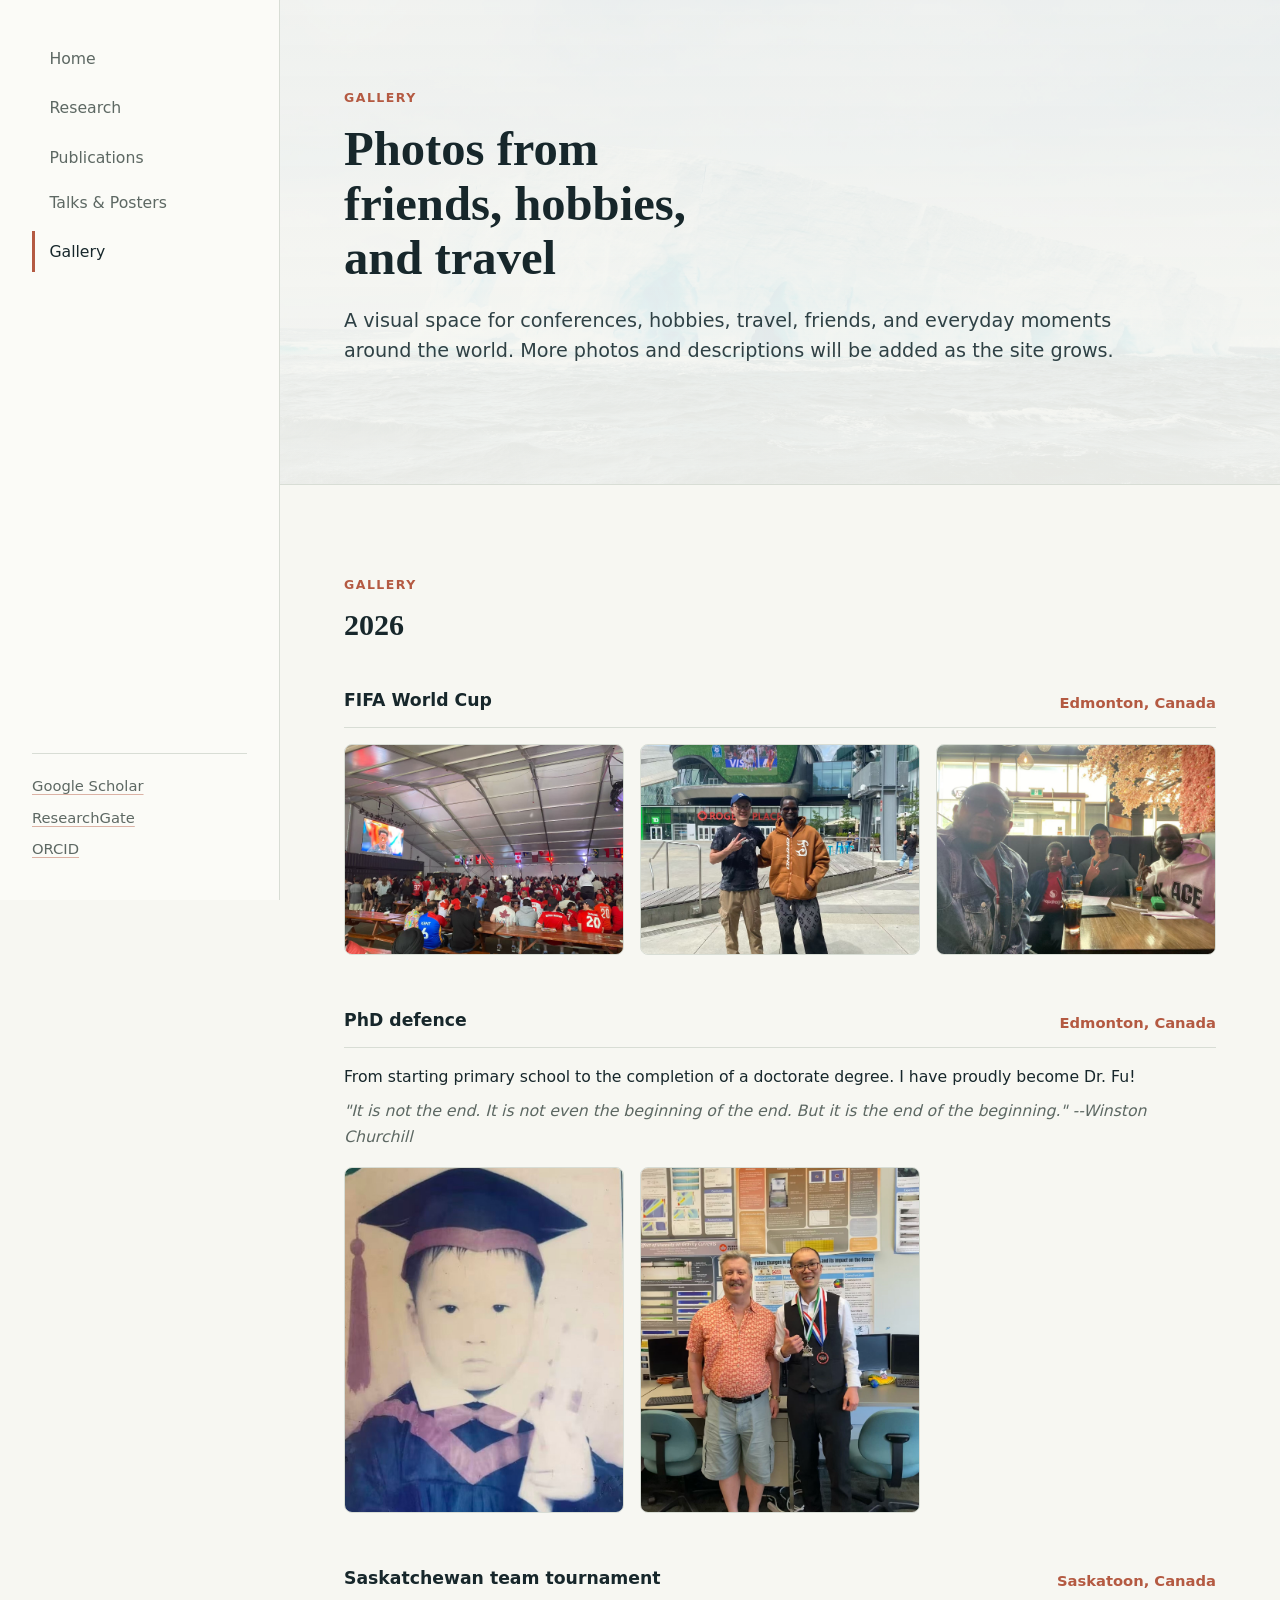
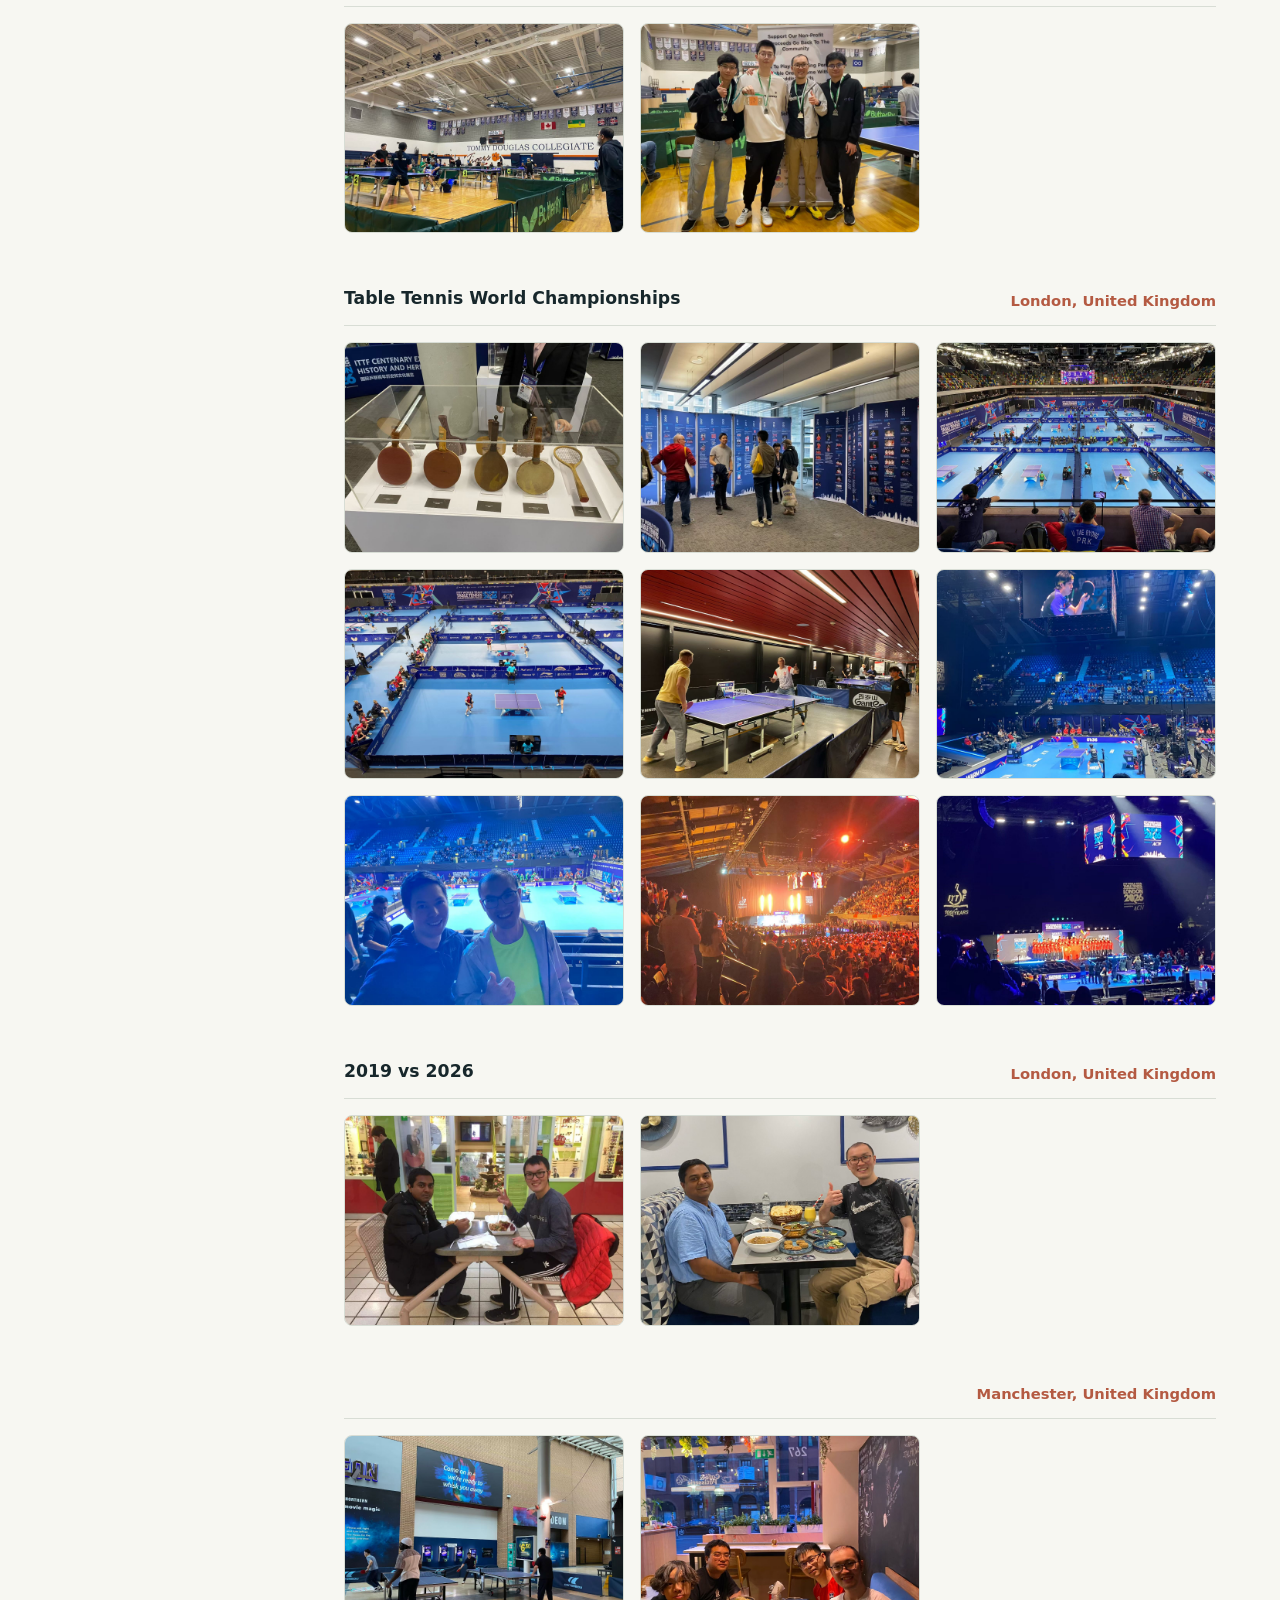
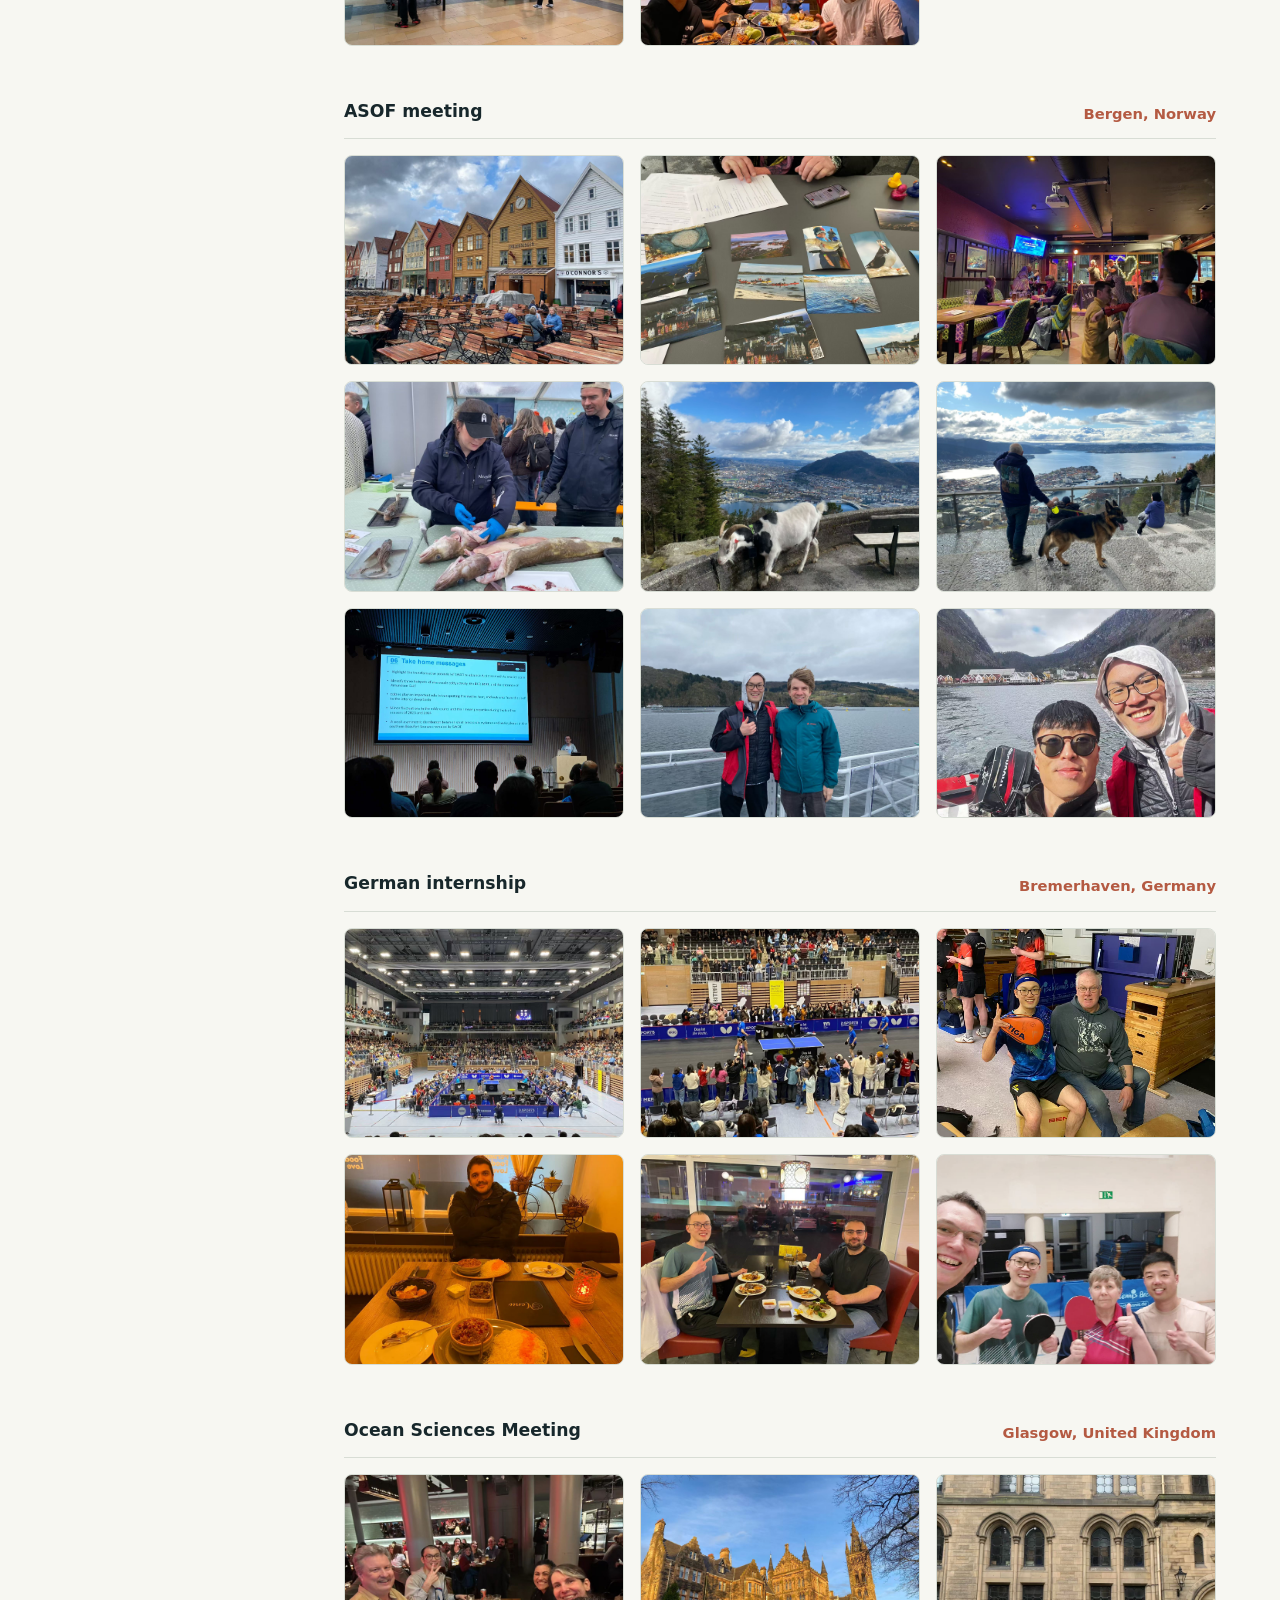
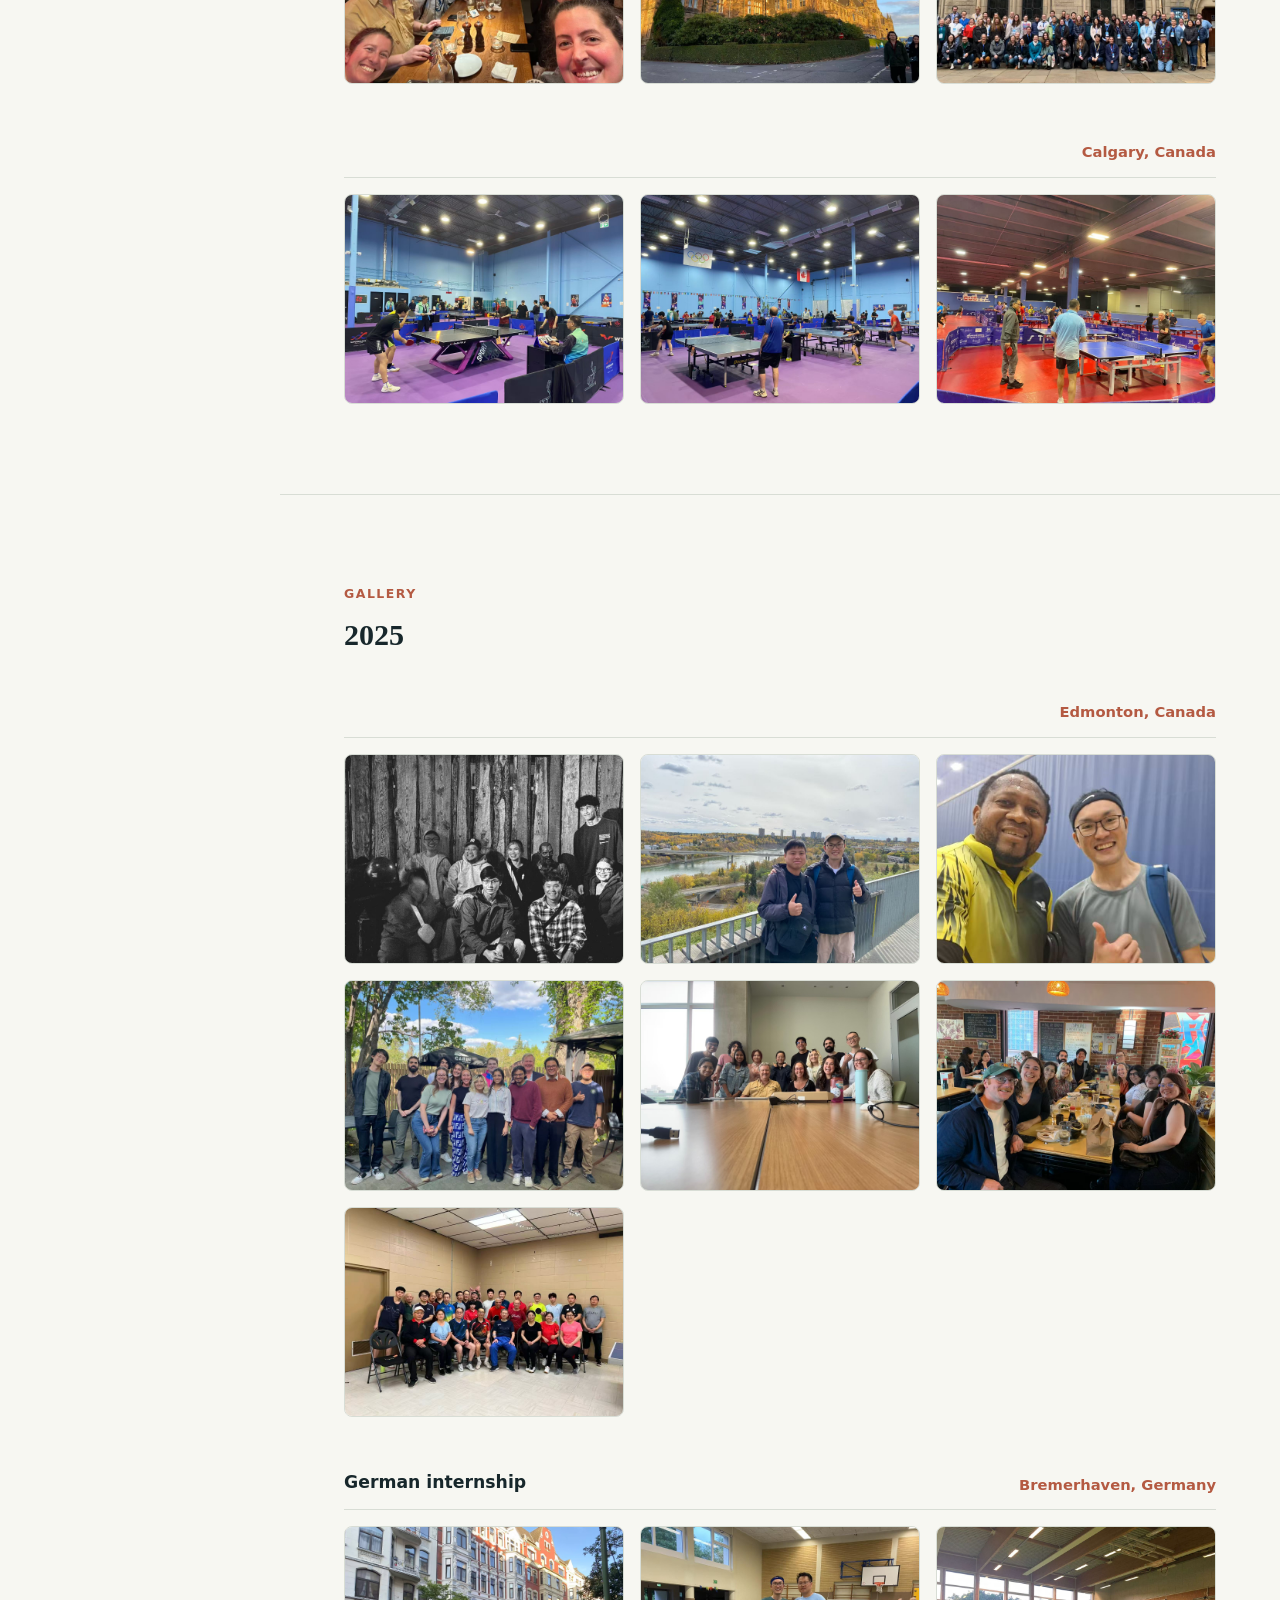
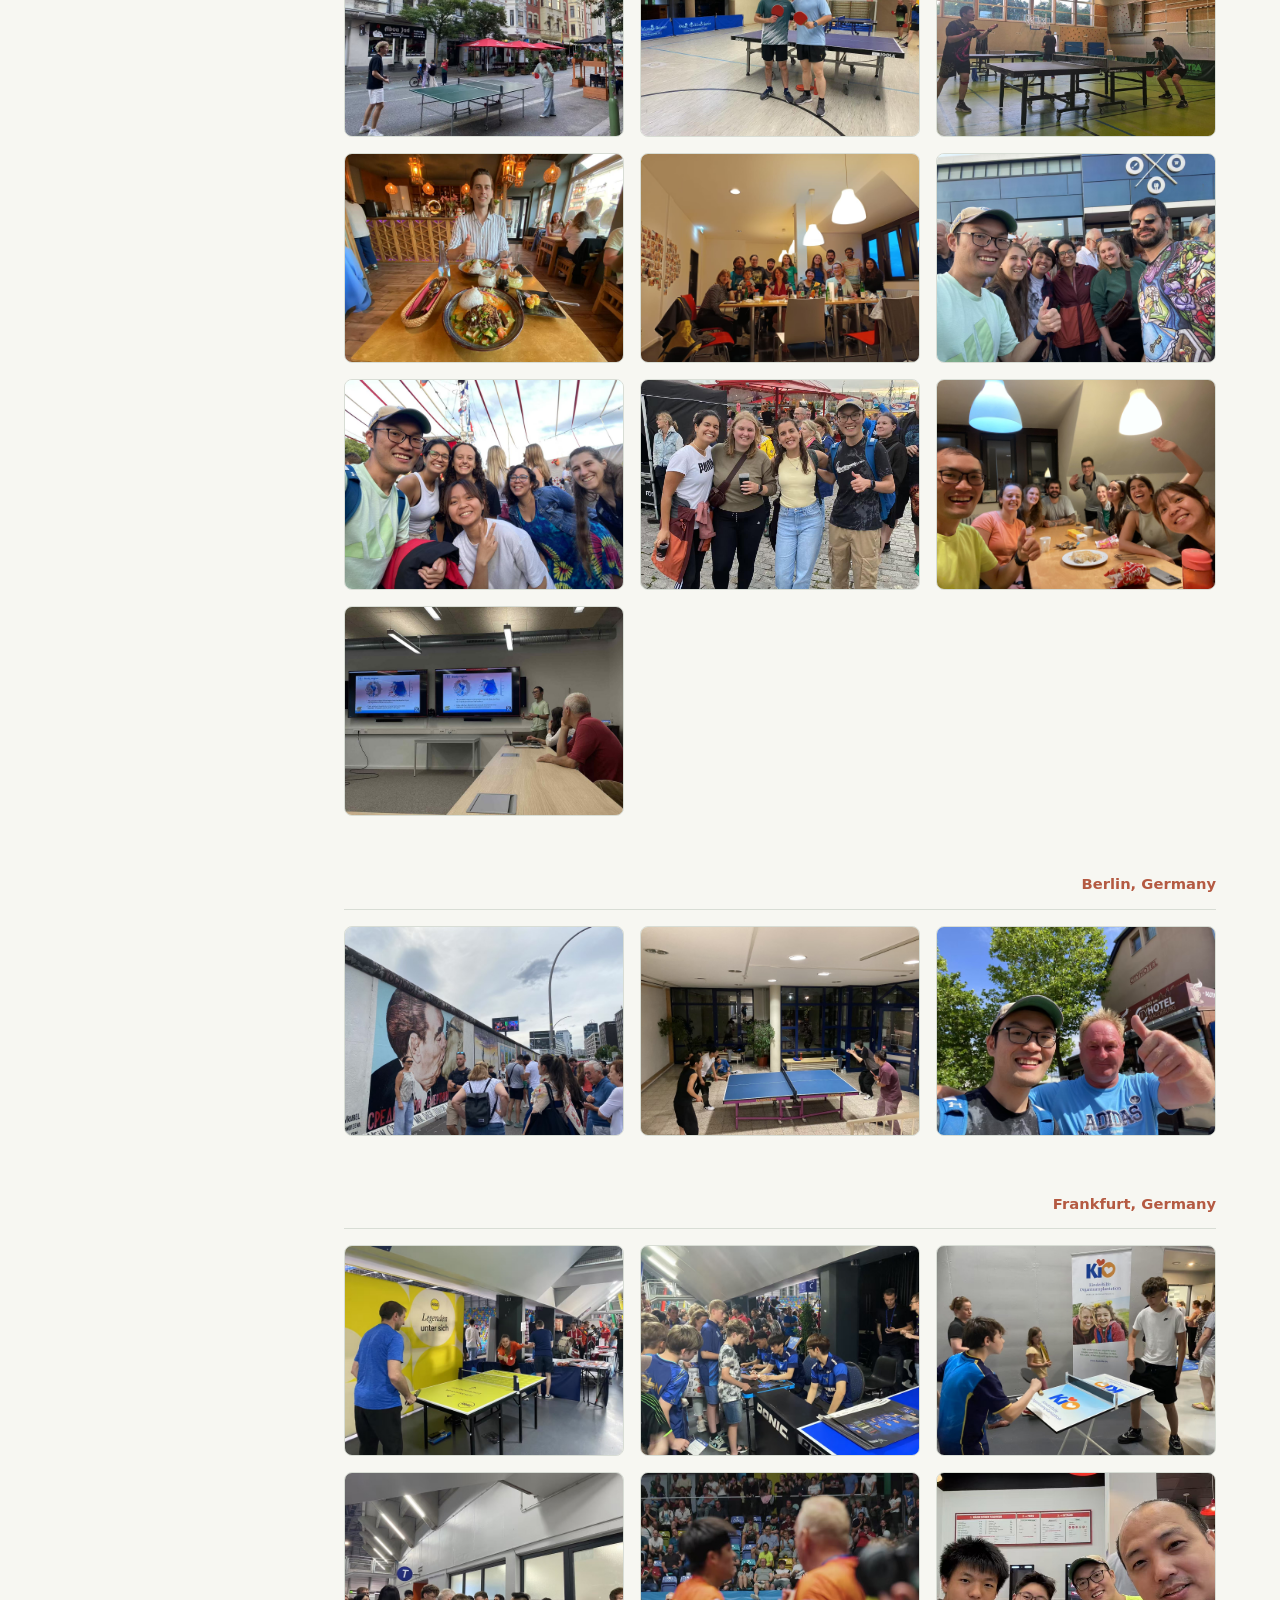
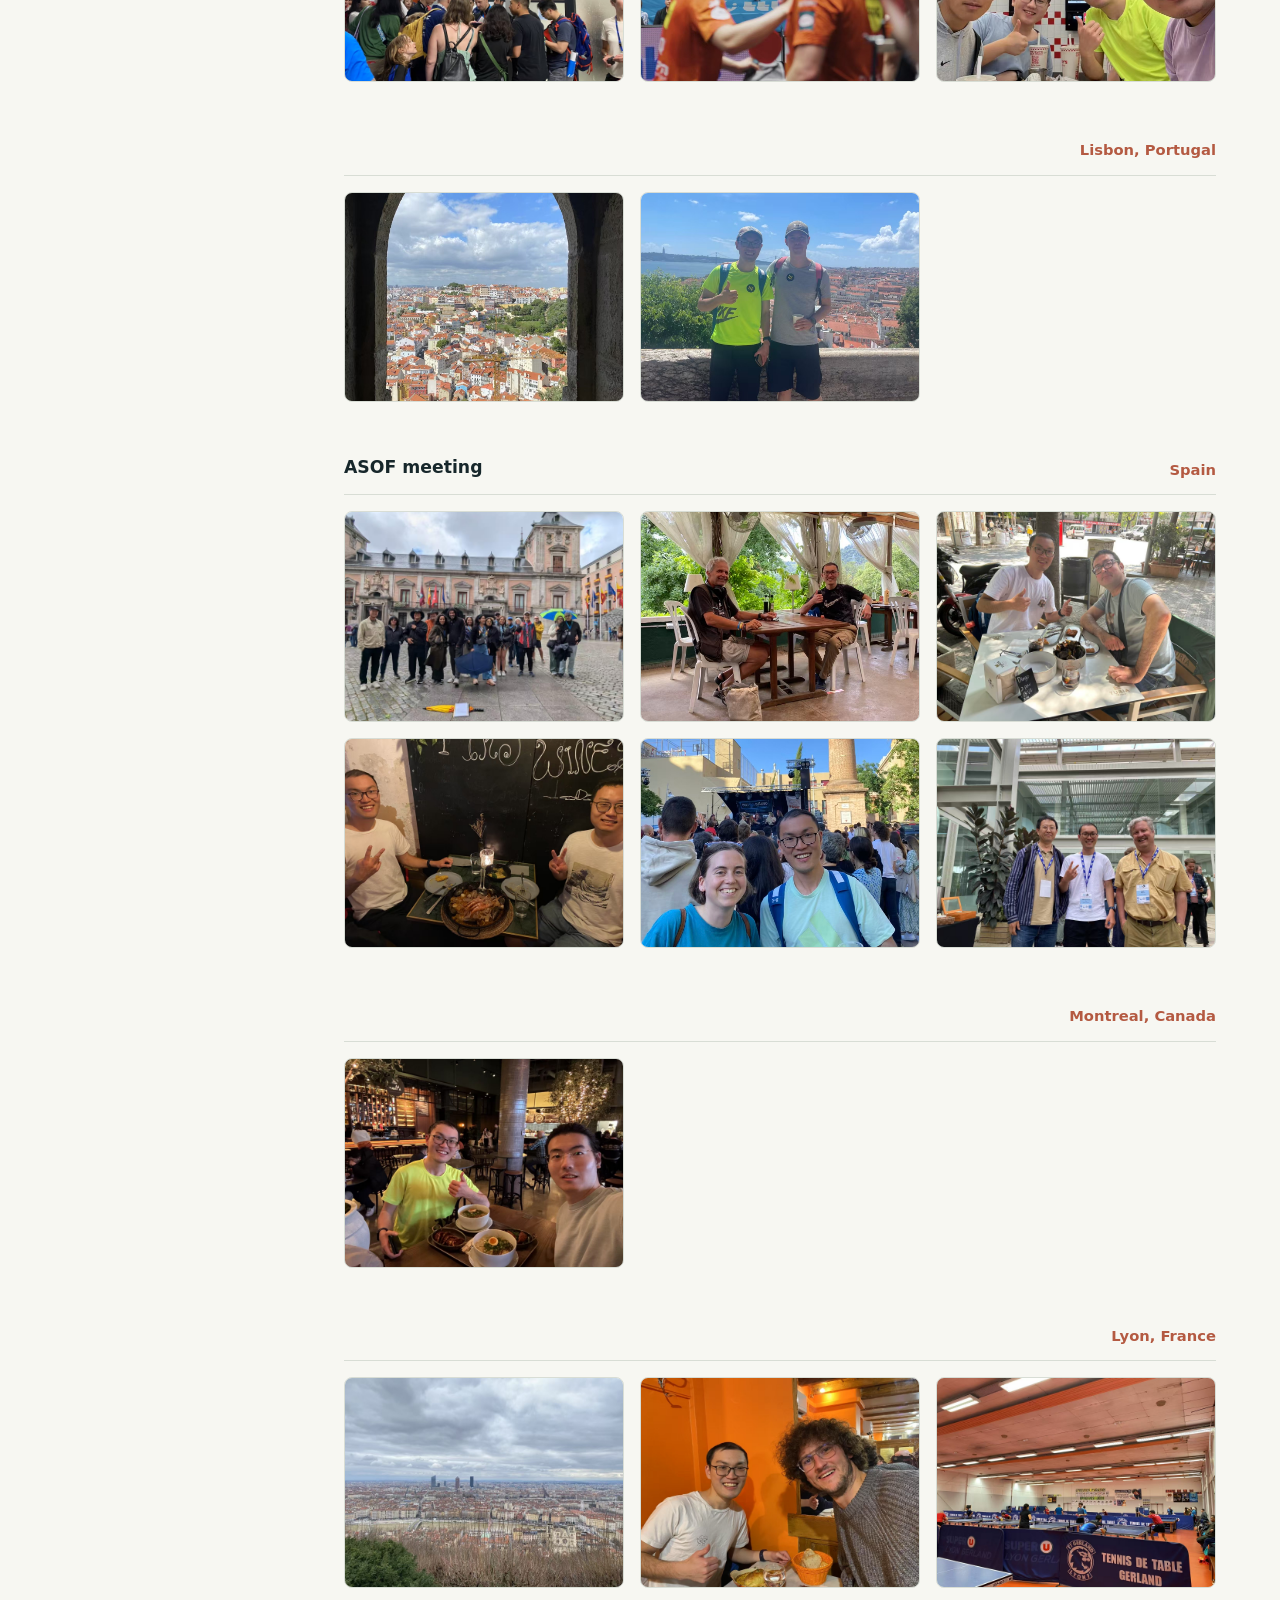
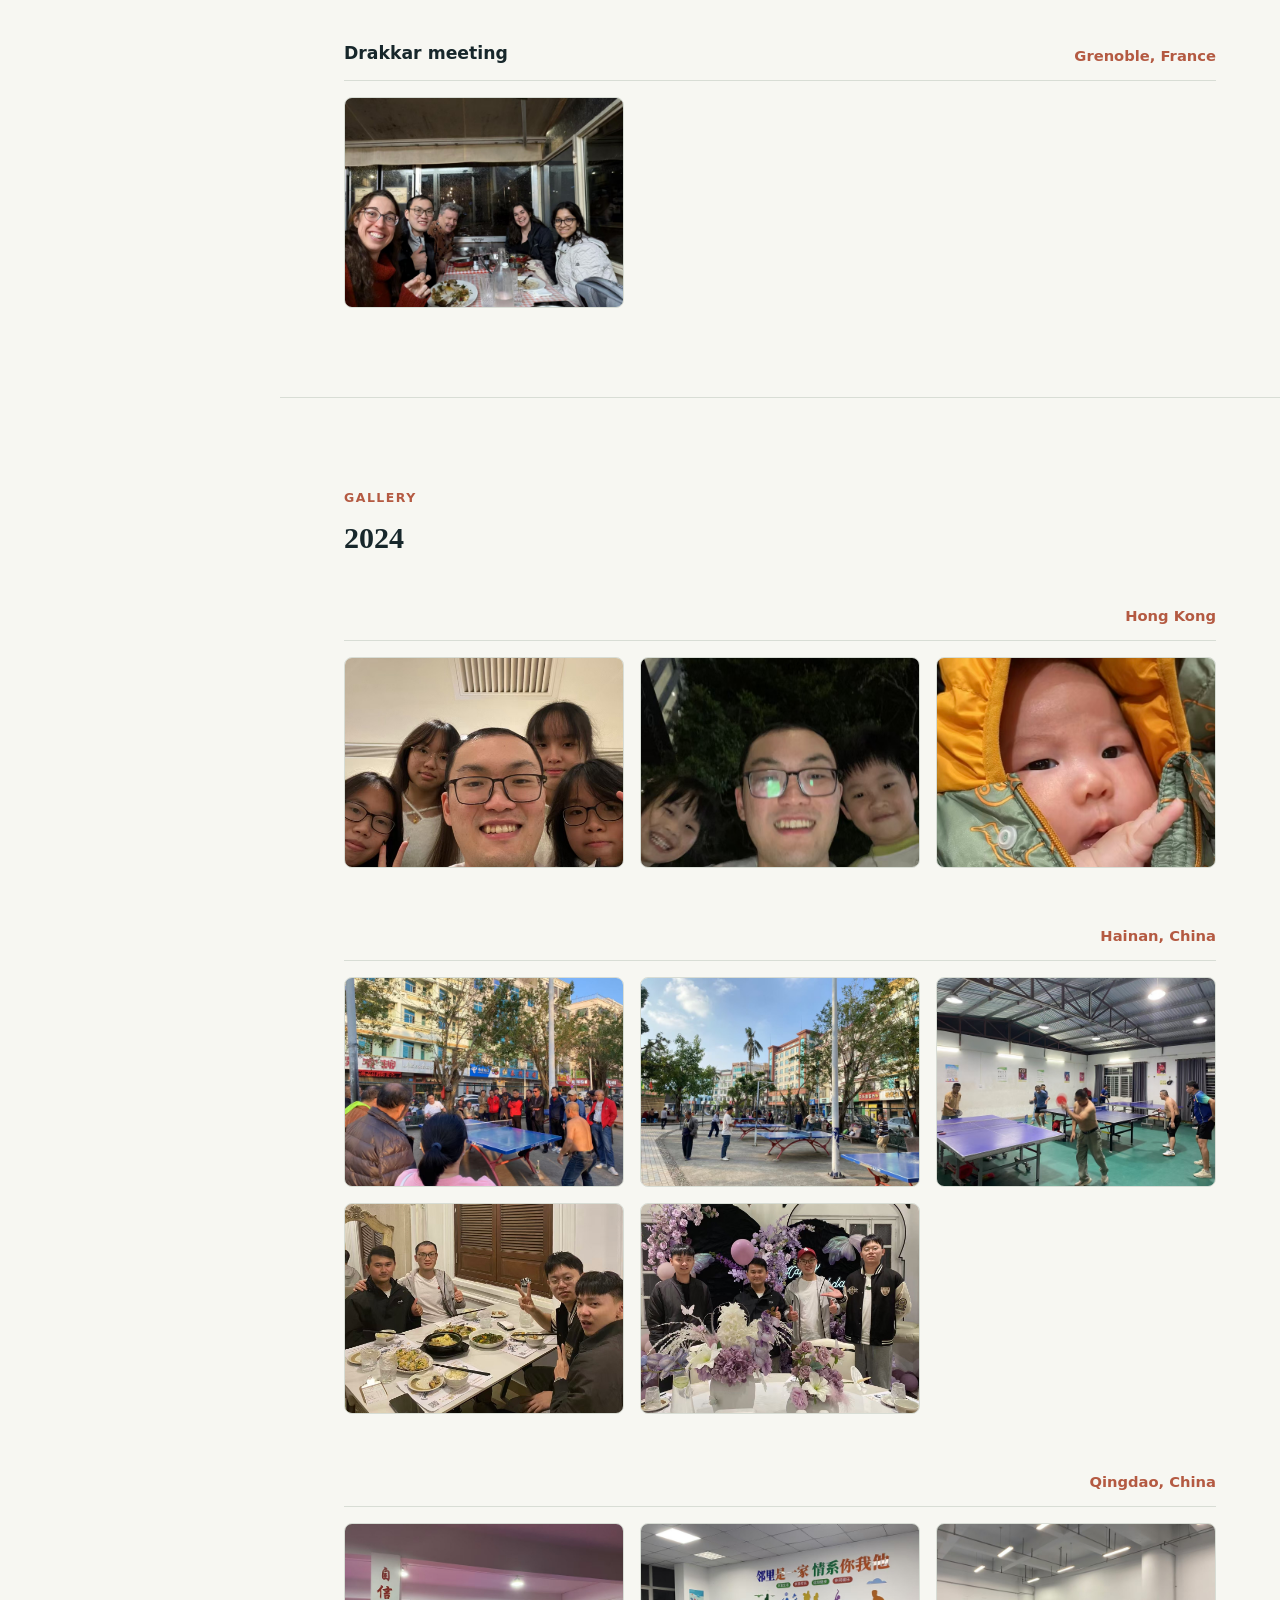
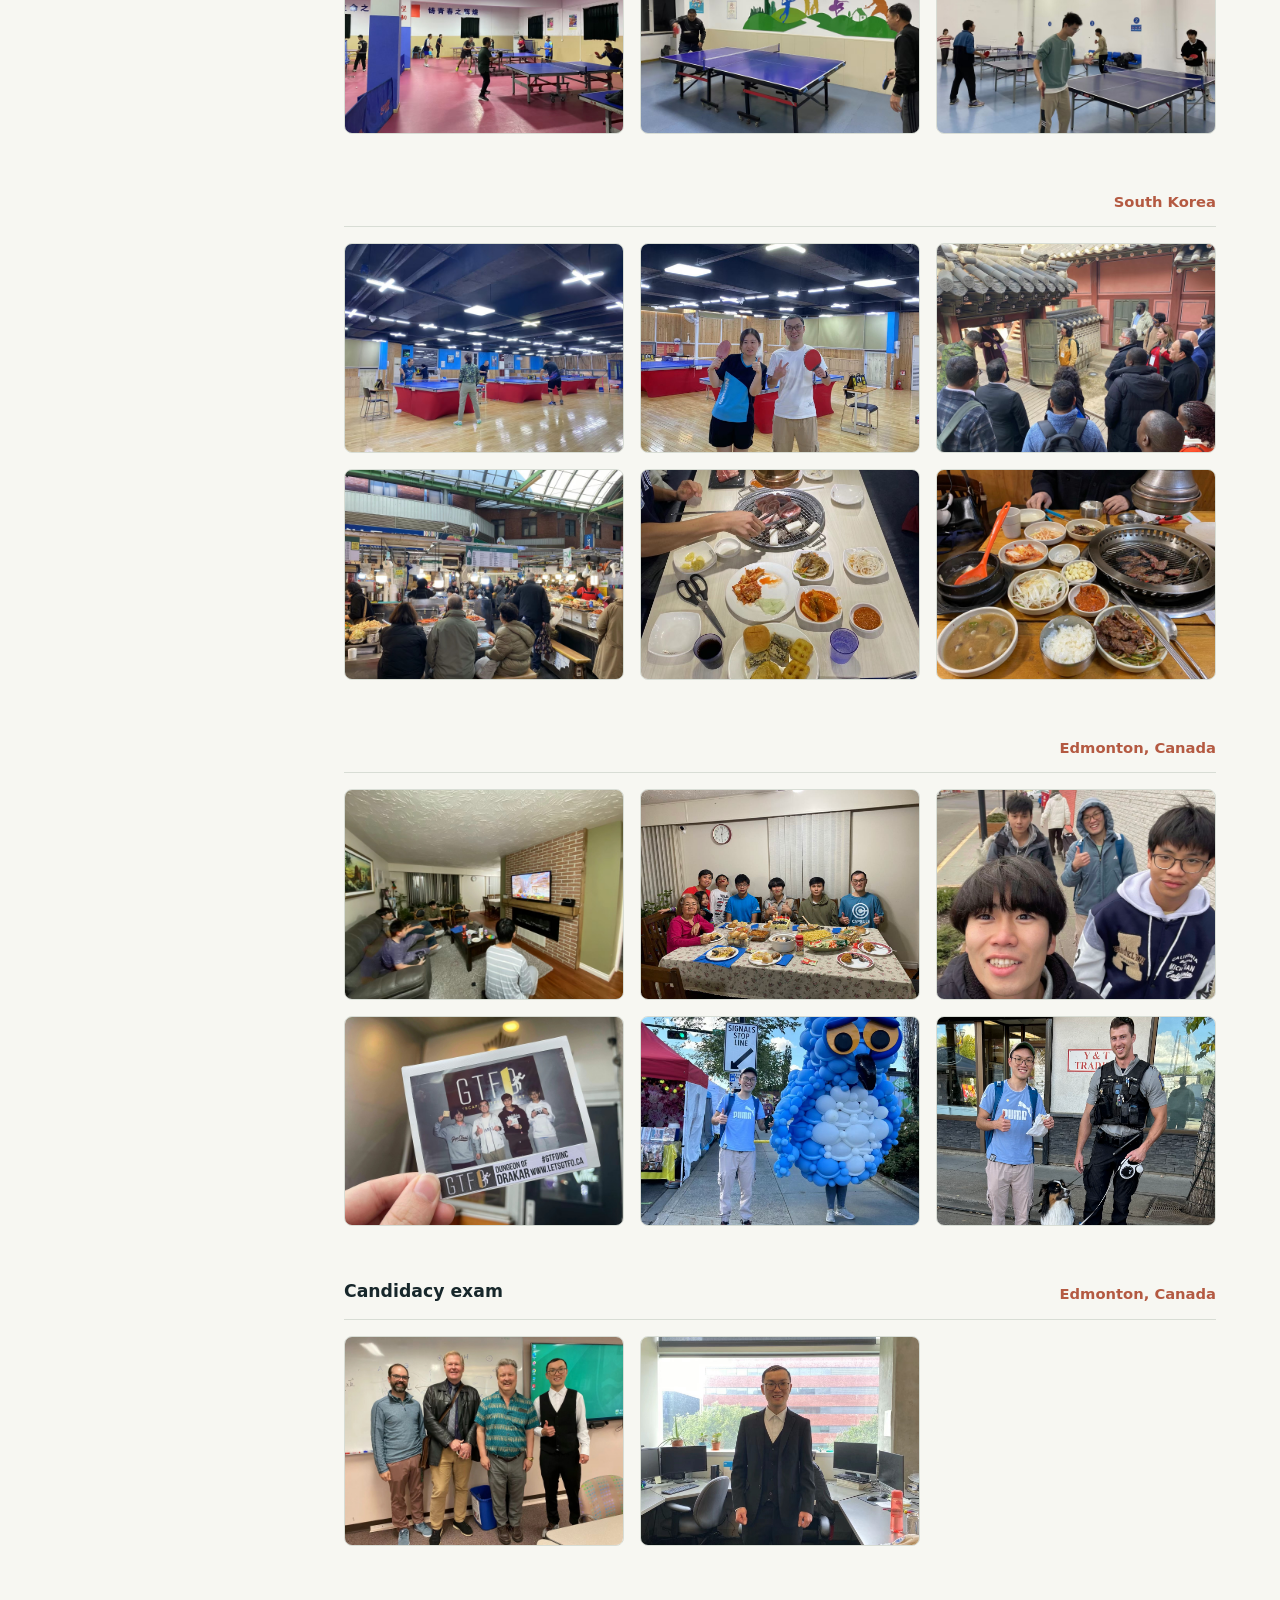
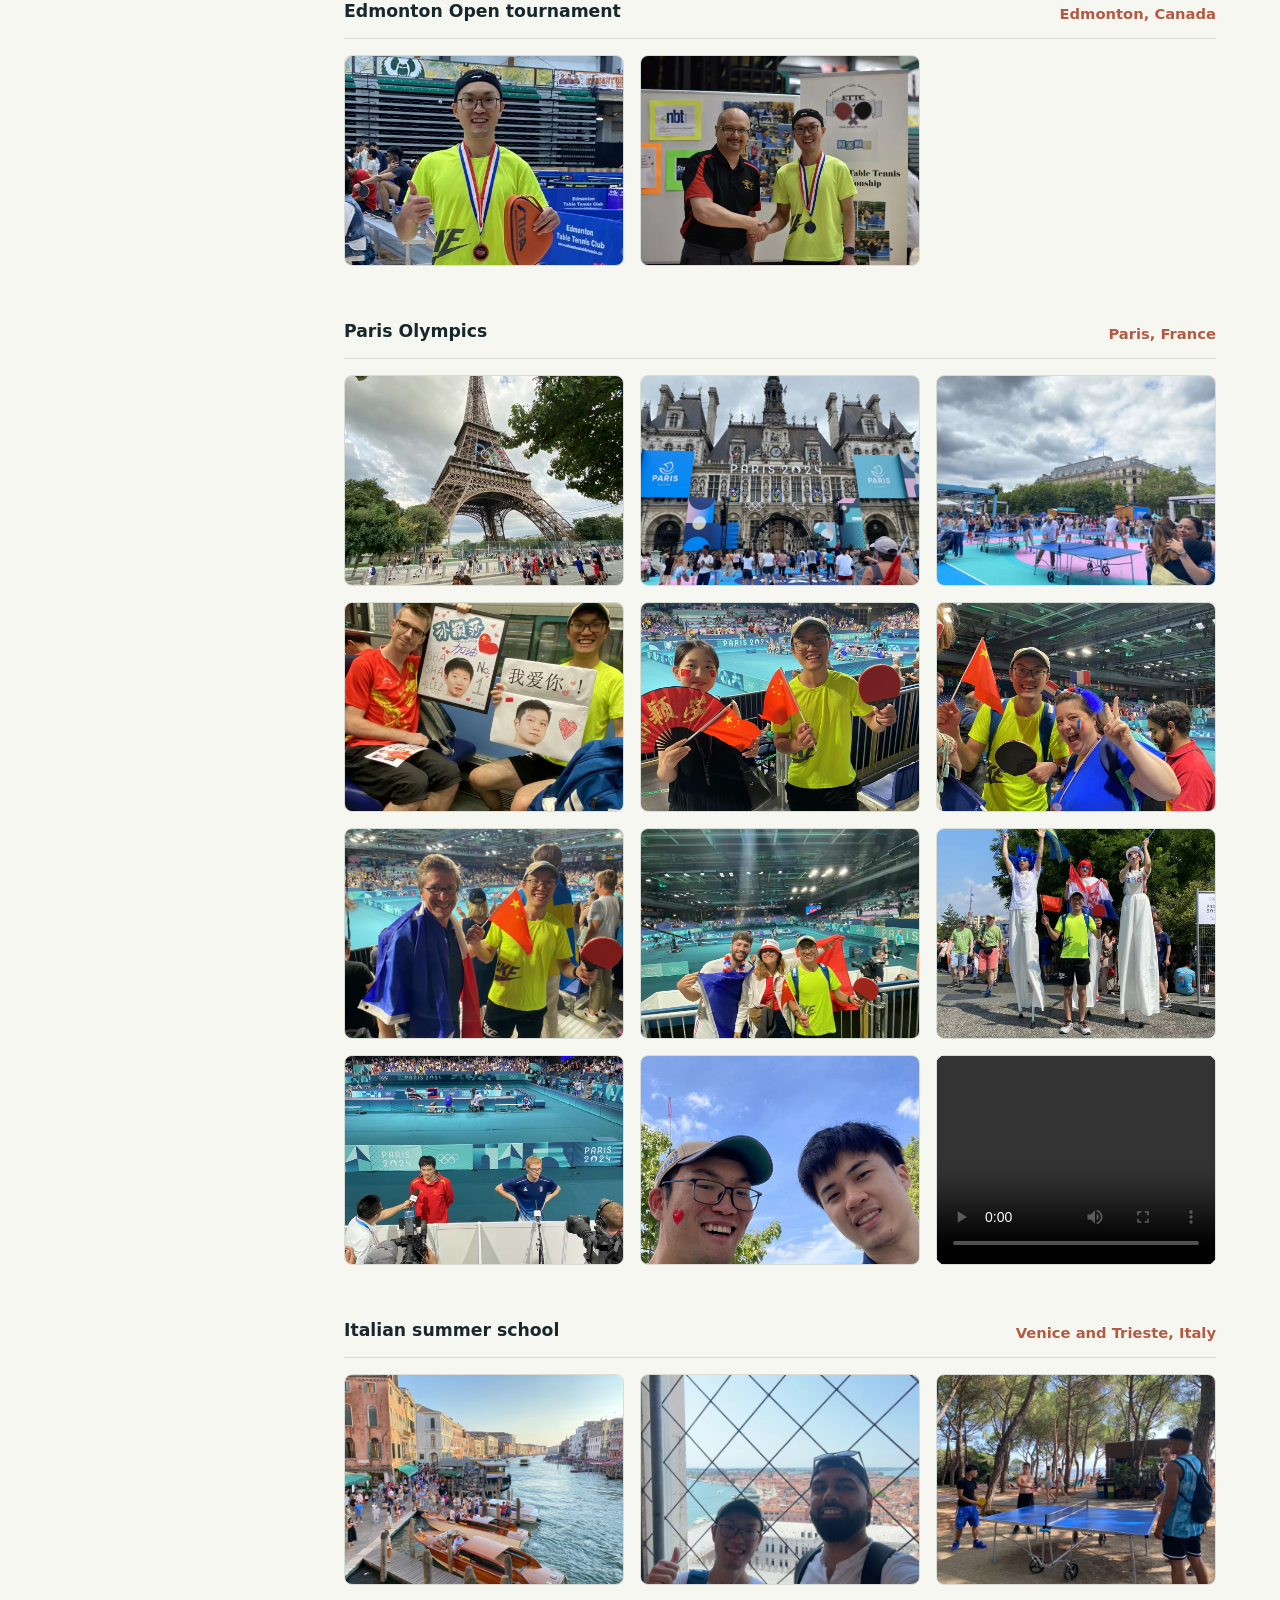
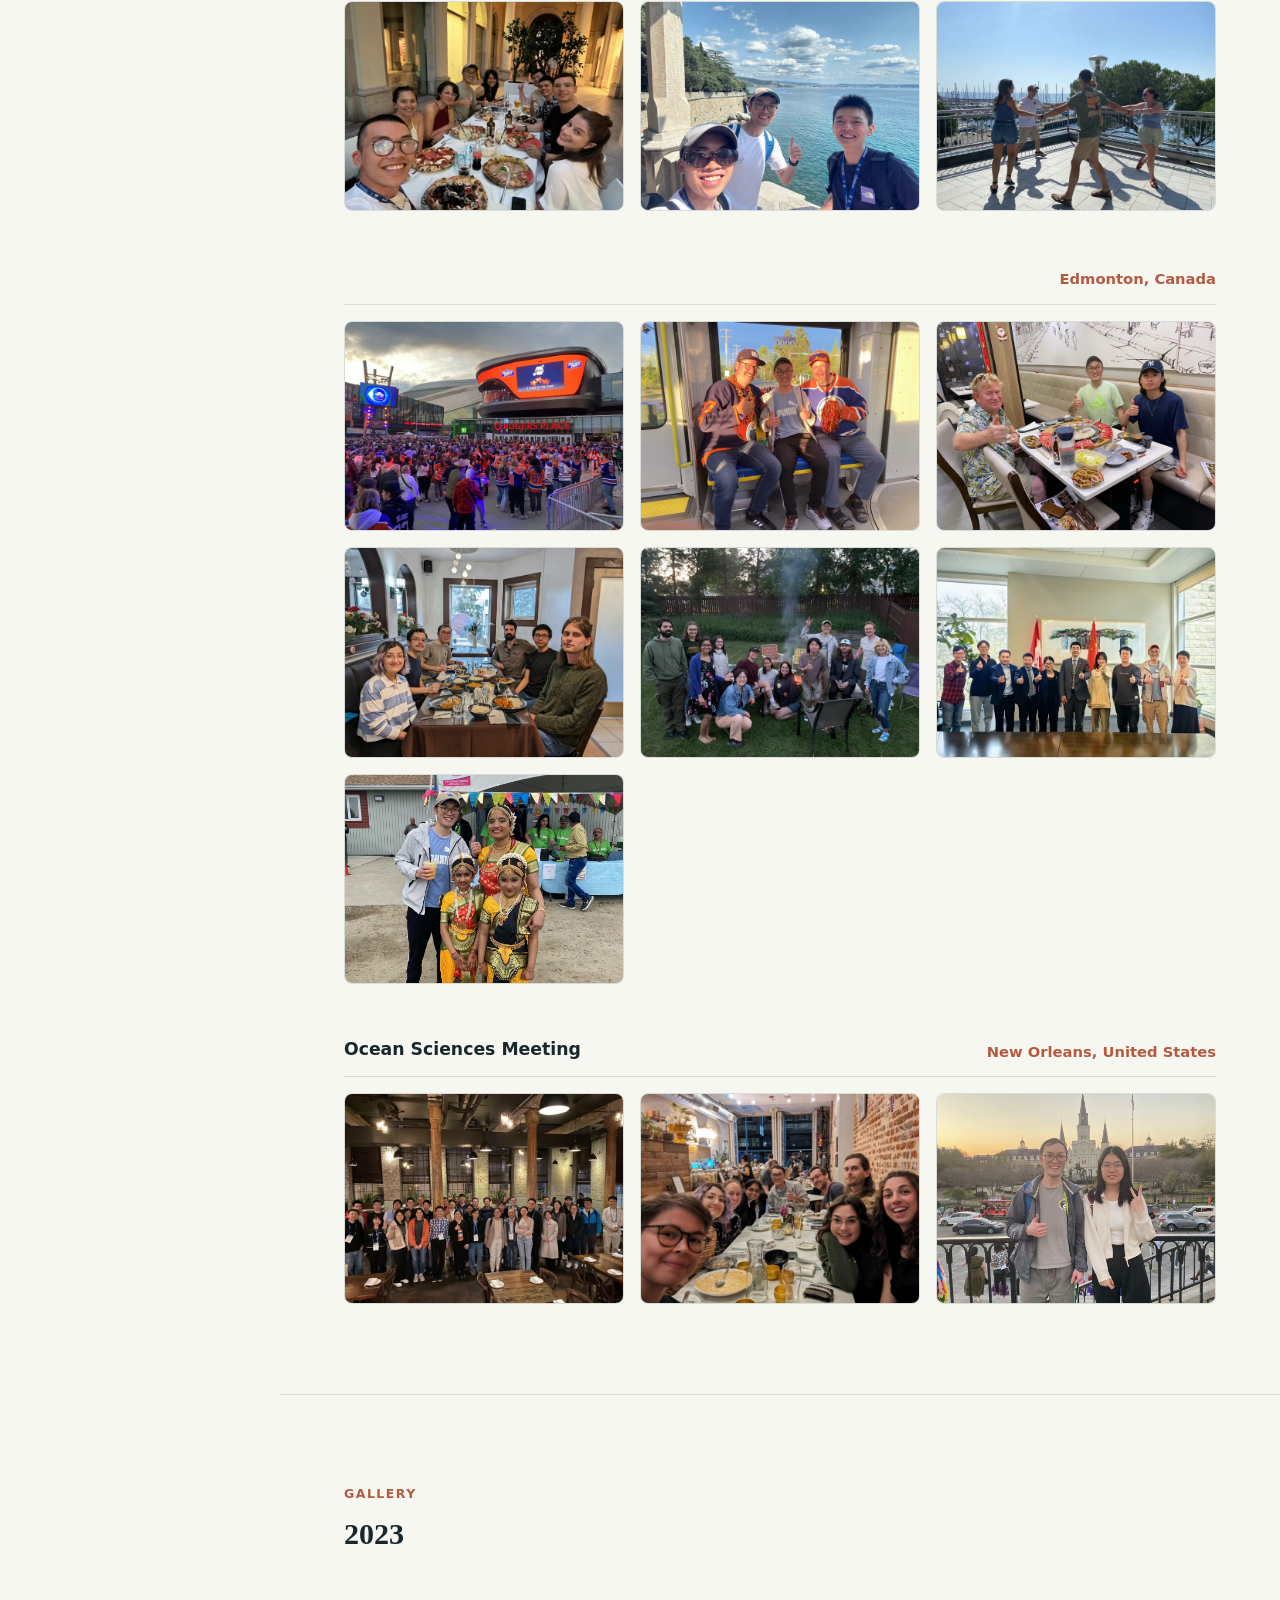
==== commit 2fa8e081: "change photos" ====
--- a/gallery.html
+++ b/gallery.html
@@ -1033,6 +1033,15 @@
               <figure class="photo-card">
                 <img src="assets/gallery-photos/2022_Canada/2022-canada-12.jpg" alt="Canada photo 12" />
               </figure>
+              <figure class="photo-card">
+                <img src="assets/gallery-photos/2022_Canada/2022-canada-13.jpg" alt="Canada photo 13" />
+              </figure>
+              <figure class="photo-card">
+                <img src="assets/gallery-photos/2022_Canada/2022-canada-14.jpg" alt="Canada photo 14" />
+              </figure>
+              <figure class="photo-card">
+                <img src="assets/gallery-photos/2022_Canada/2022-canada-15.jpg" alt="Canada photo 15" />
+              </figure>
             </div>
           </div>
         </section>
@@ -1129,6 +1138,15 @@
               </figure>
               <figure class="photo-card">
                 <img src="assets/gallery-photos/Before_2020_Shanghai/before-2020-shanghai-15.jpg" alt="Shanghai photo 15" />
+              </figure>
+              <figure class="photo-card">
+                <img src="assets/gallery-photos/Before_2020_Shanghai/before-2020-shanghai-16.jpg" alt="Shanghai photo 16" />
+              </figure>
+              <figure class="photo-card">
+                <img src="assets/gallery-photos/Before_2020_Shanghai/before-2020-shanghai-17.jpg" alt="Shanghai photo 17" />
+              </figure>
+              <figure class="photo-card">
+                <img src="assets/gallery-photos/Before_2020_Shanghai/before-2020-shanghai-18.jpg" alt="Shanghai photo 18" />
               </figure>
             </div>
           </div>
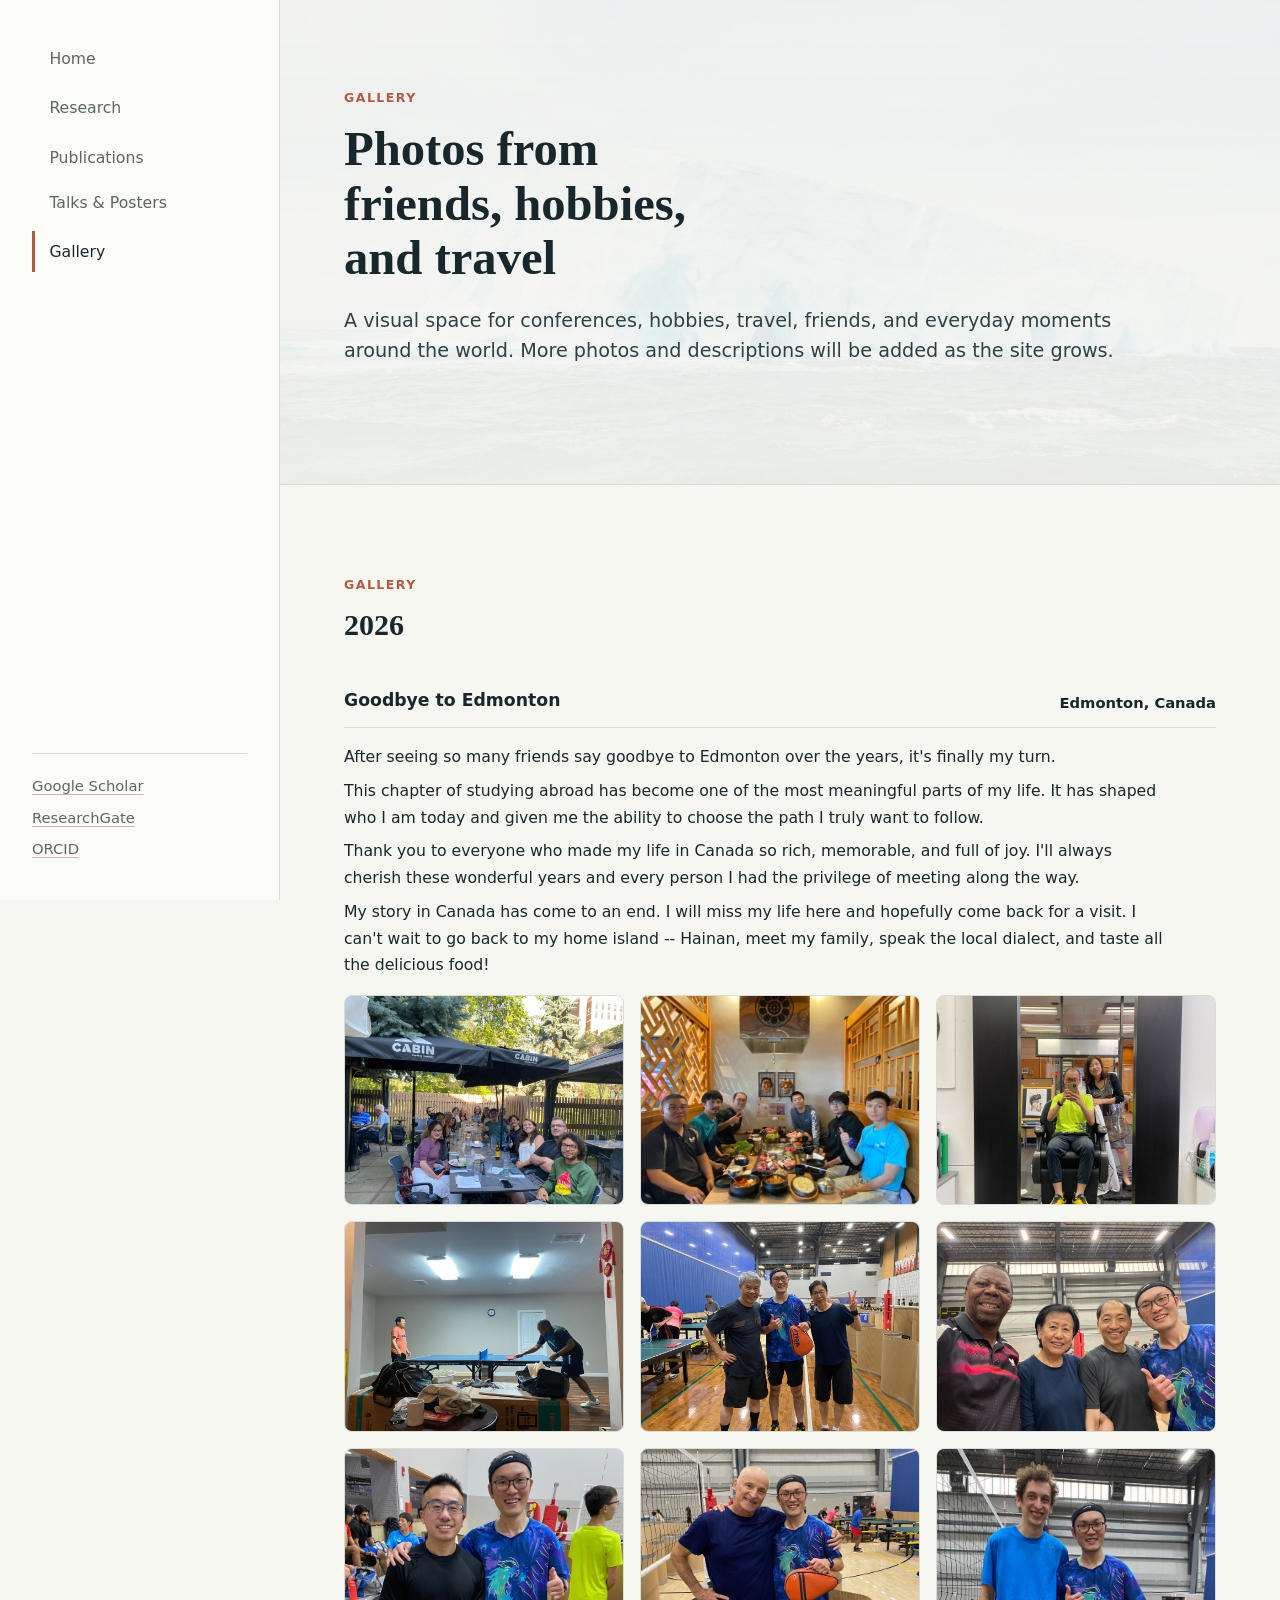
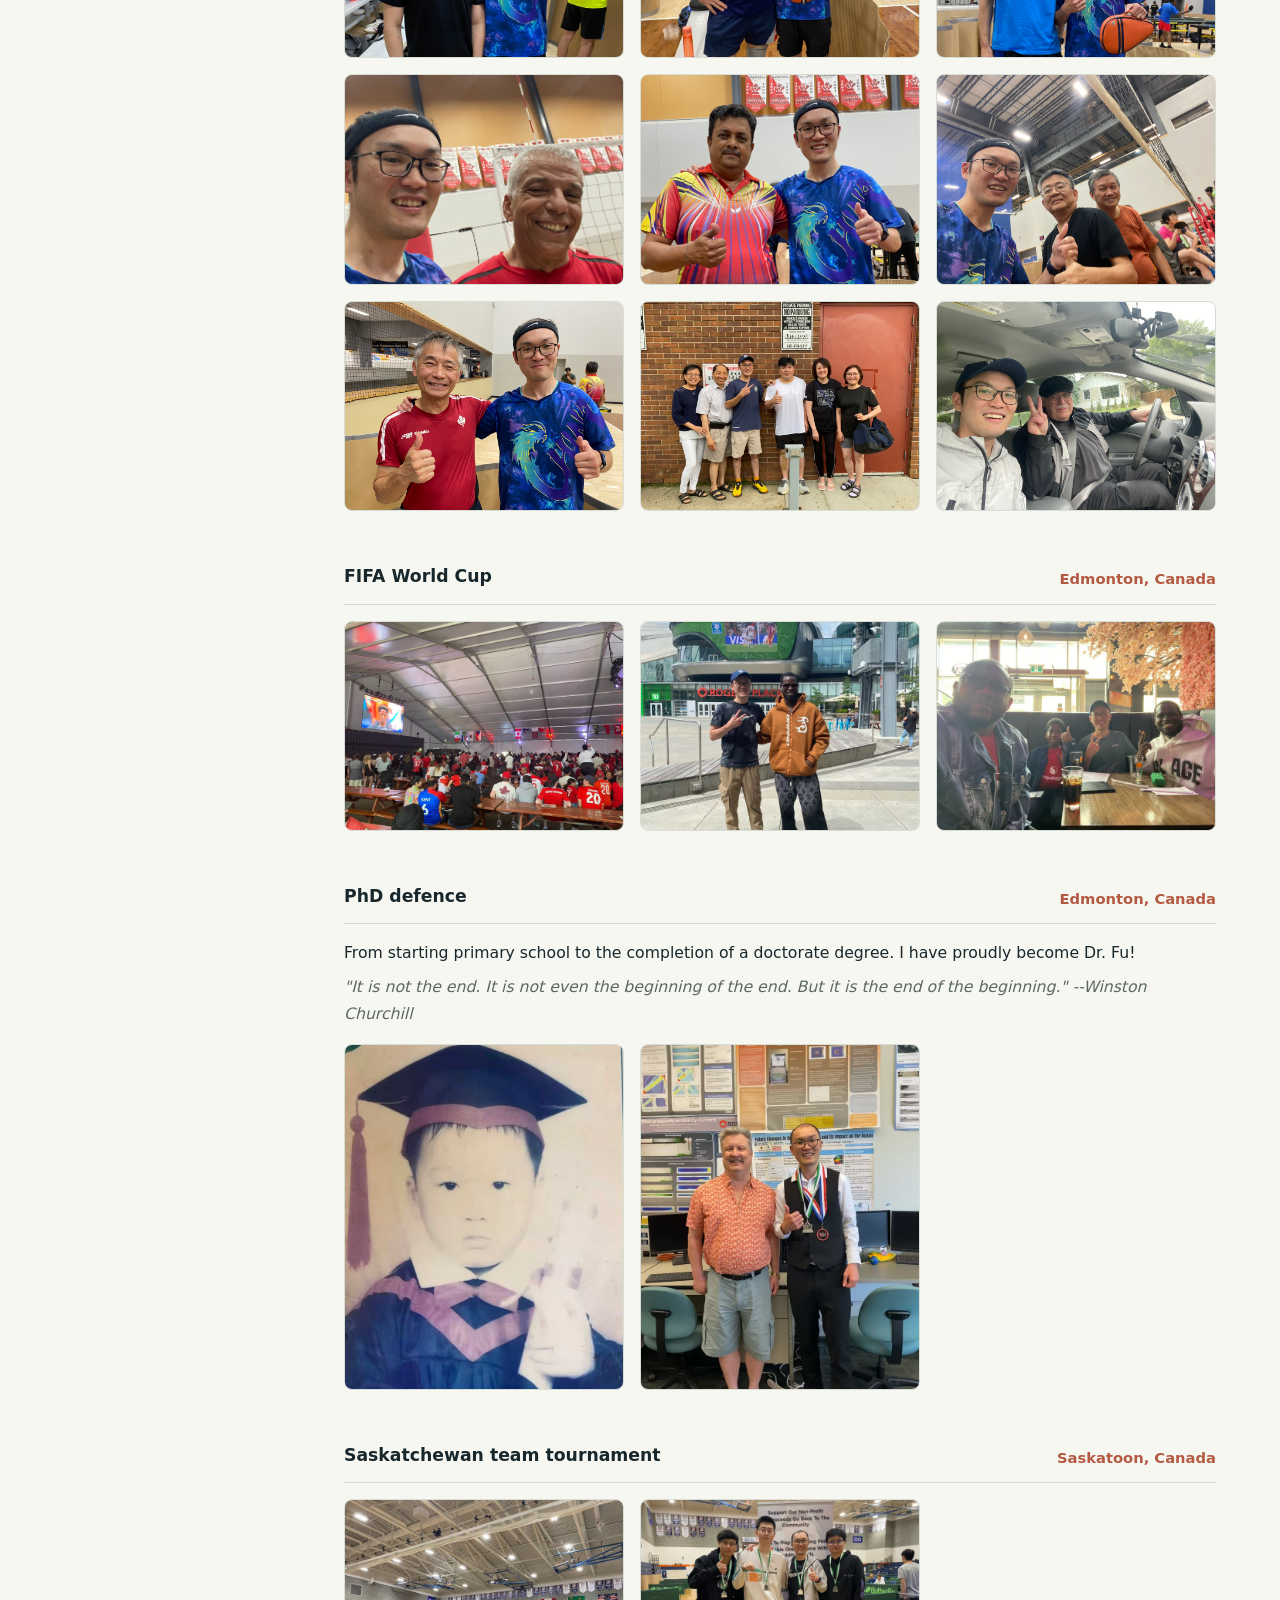
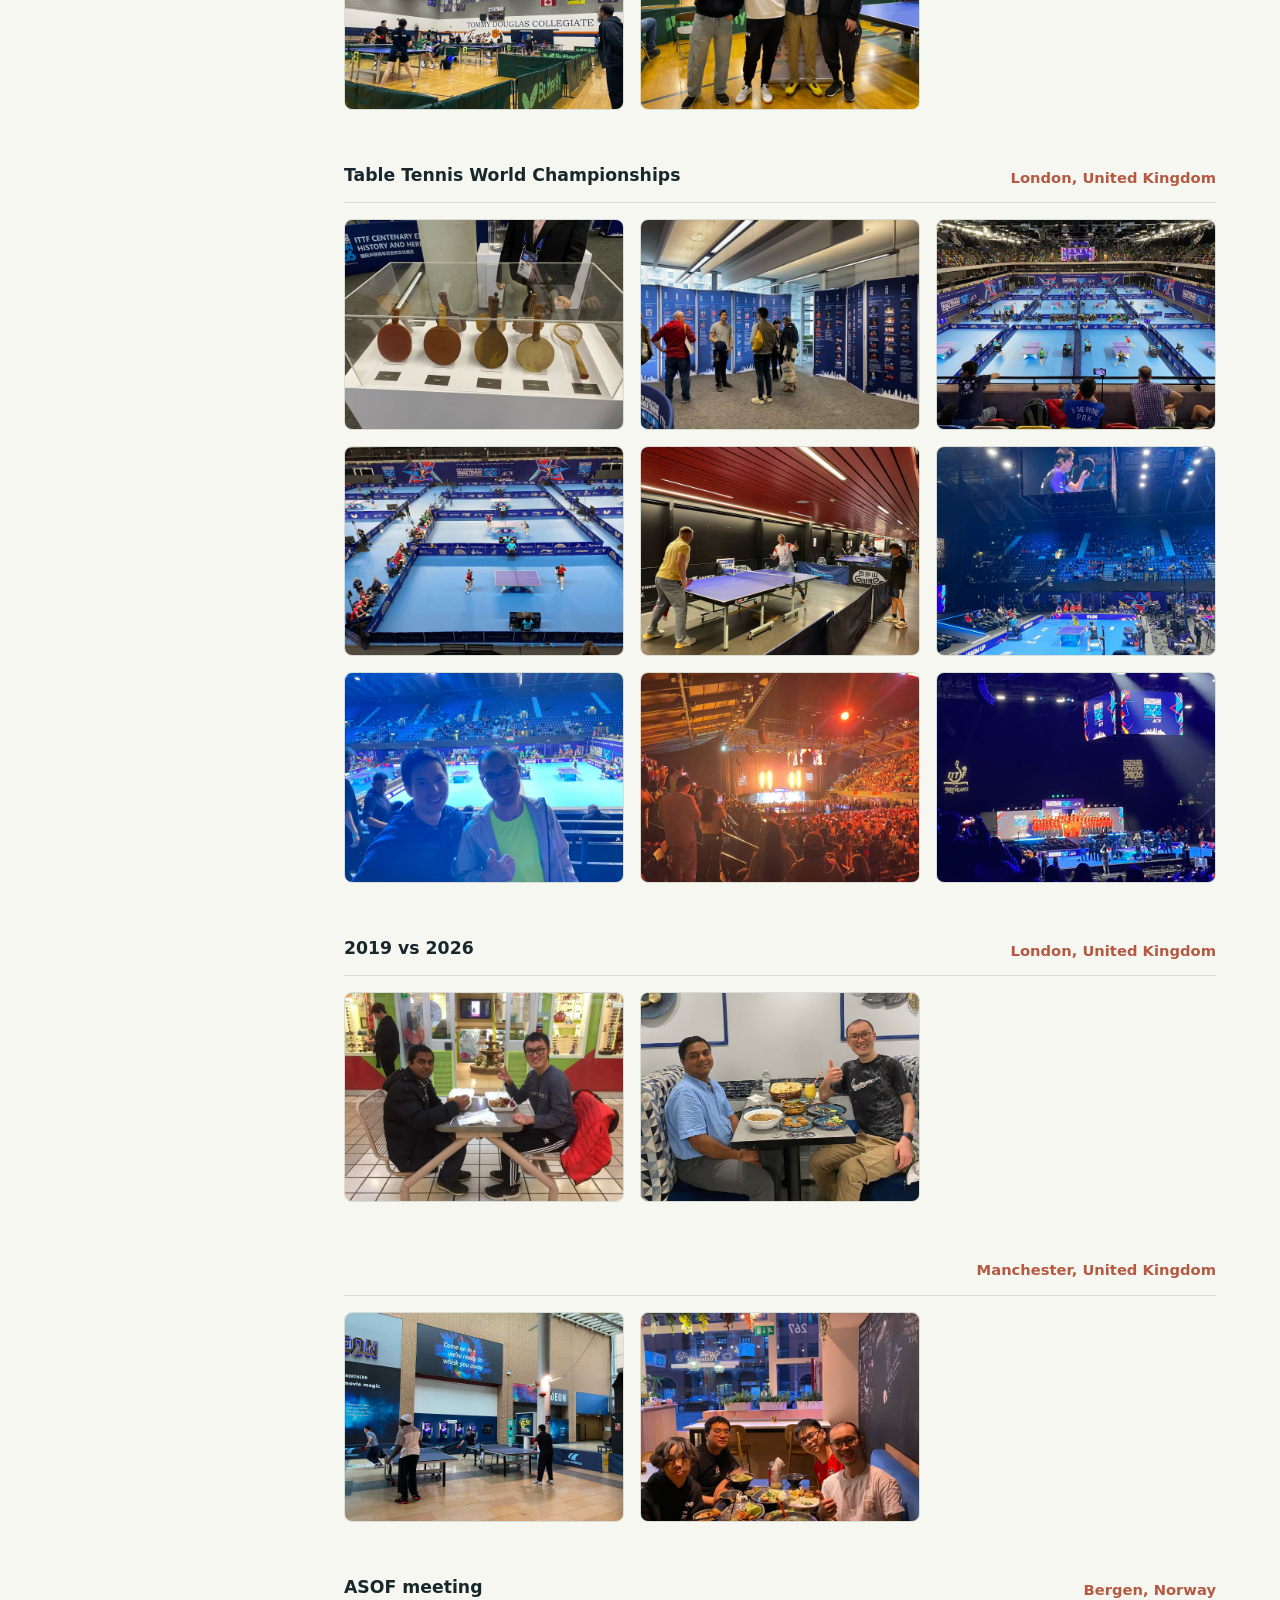
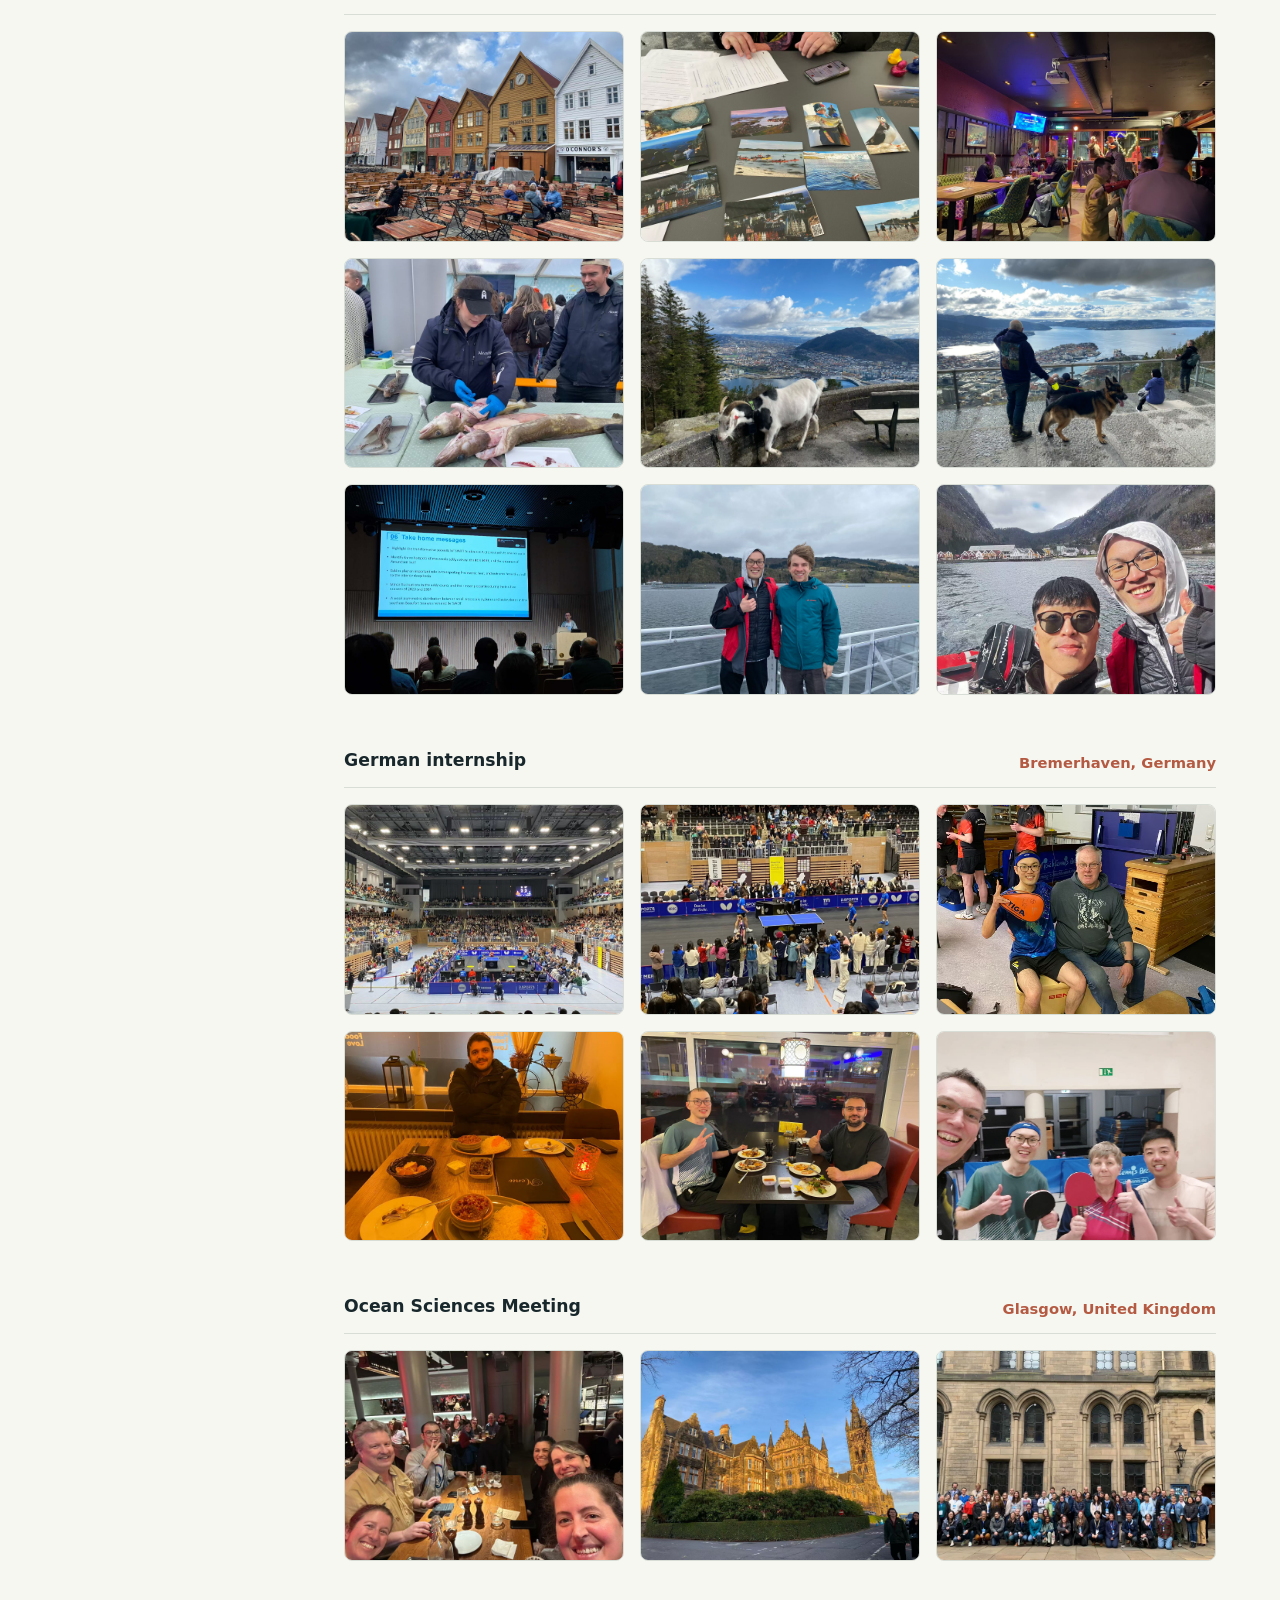
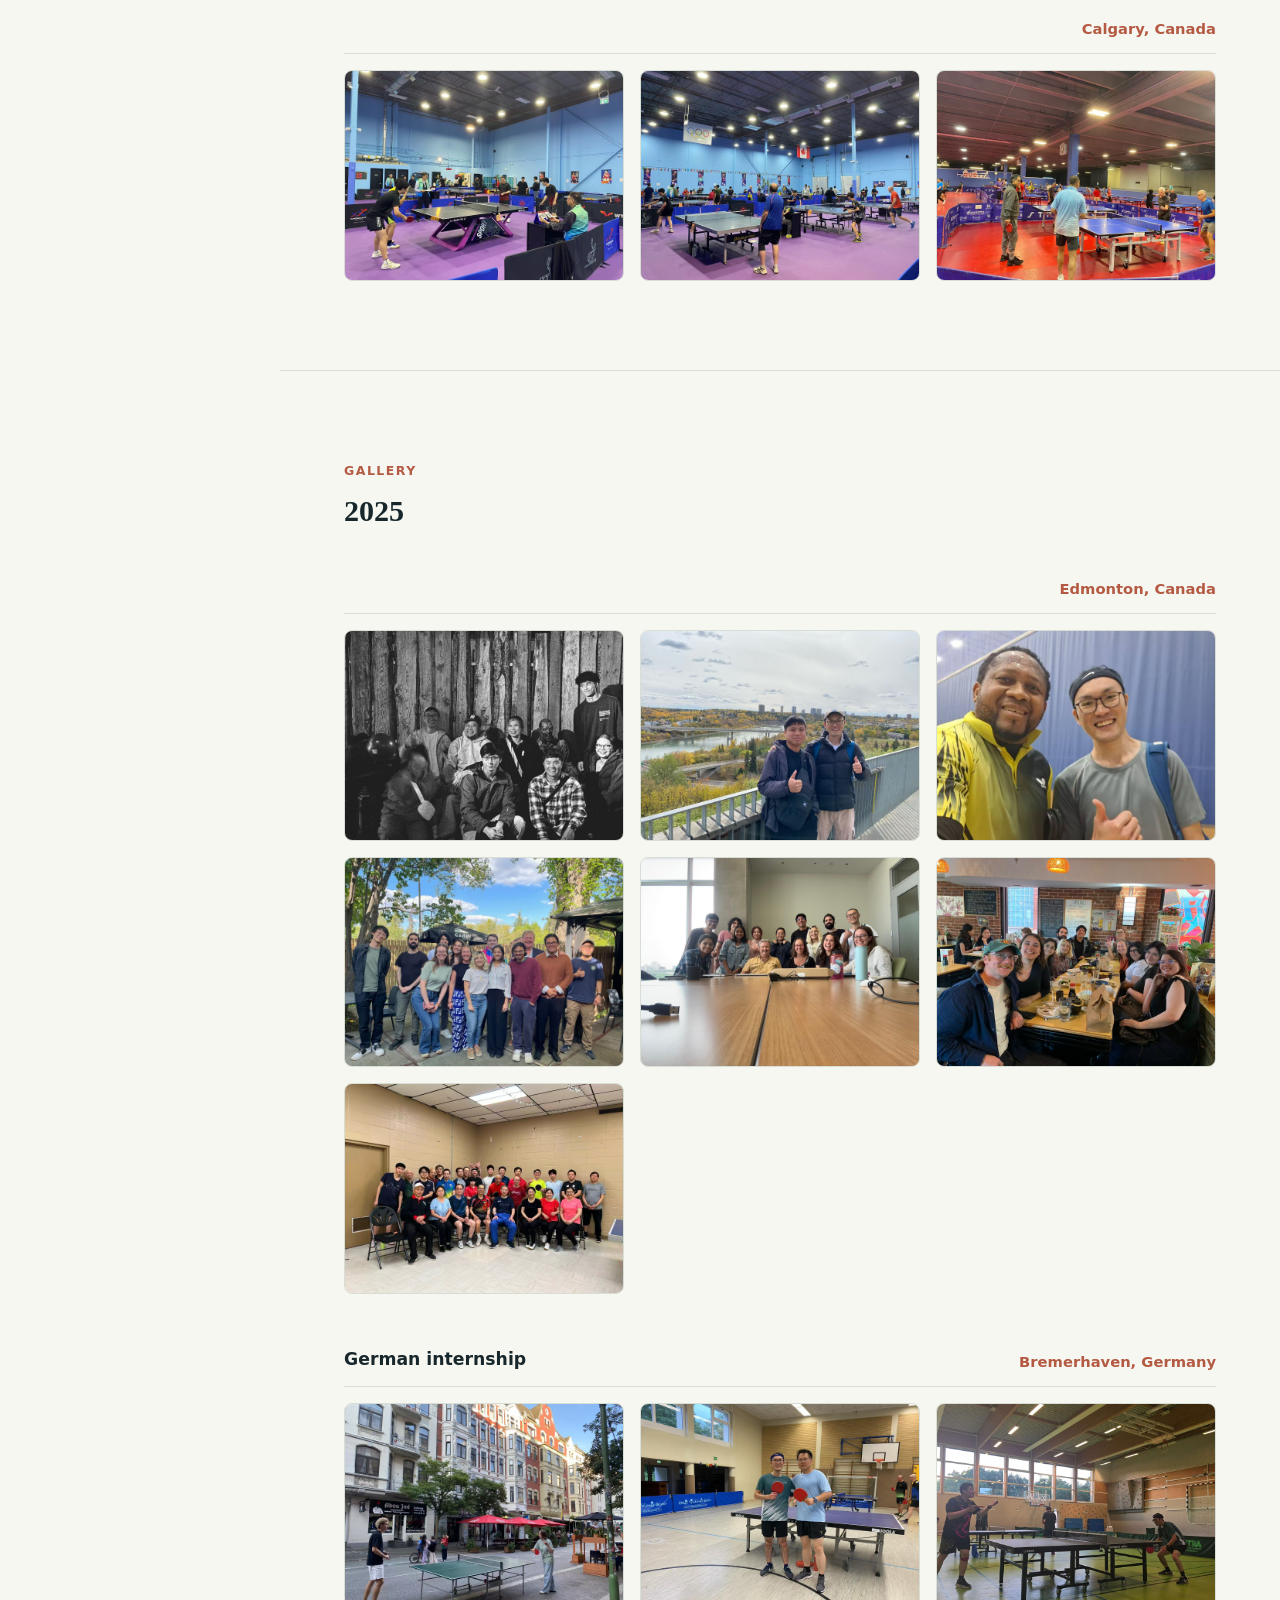
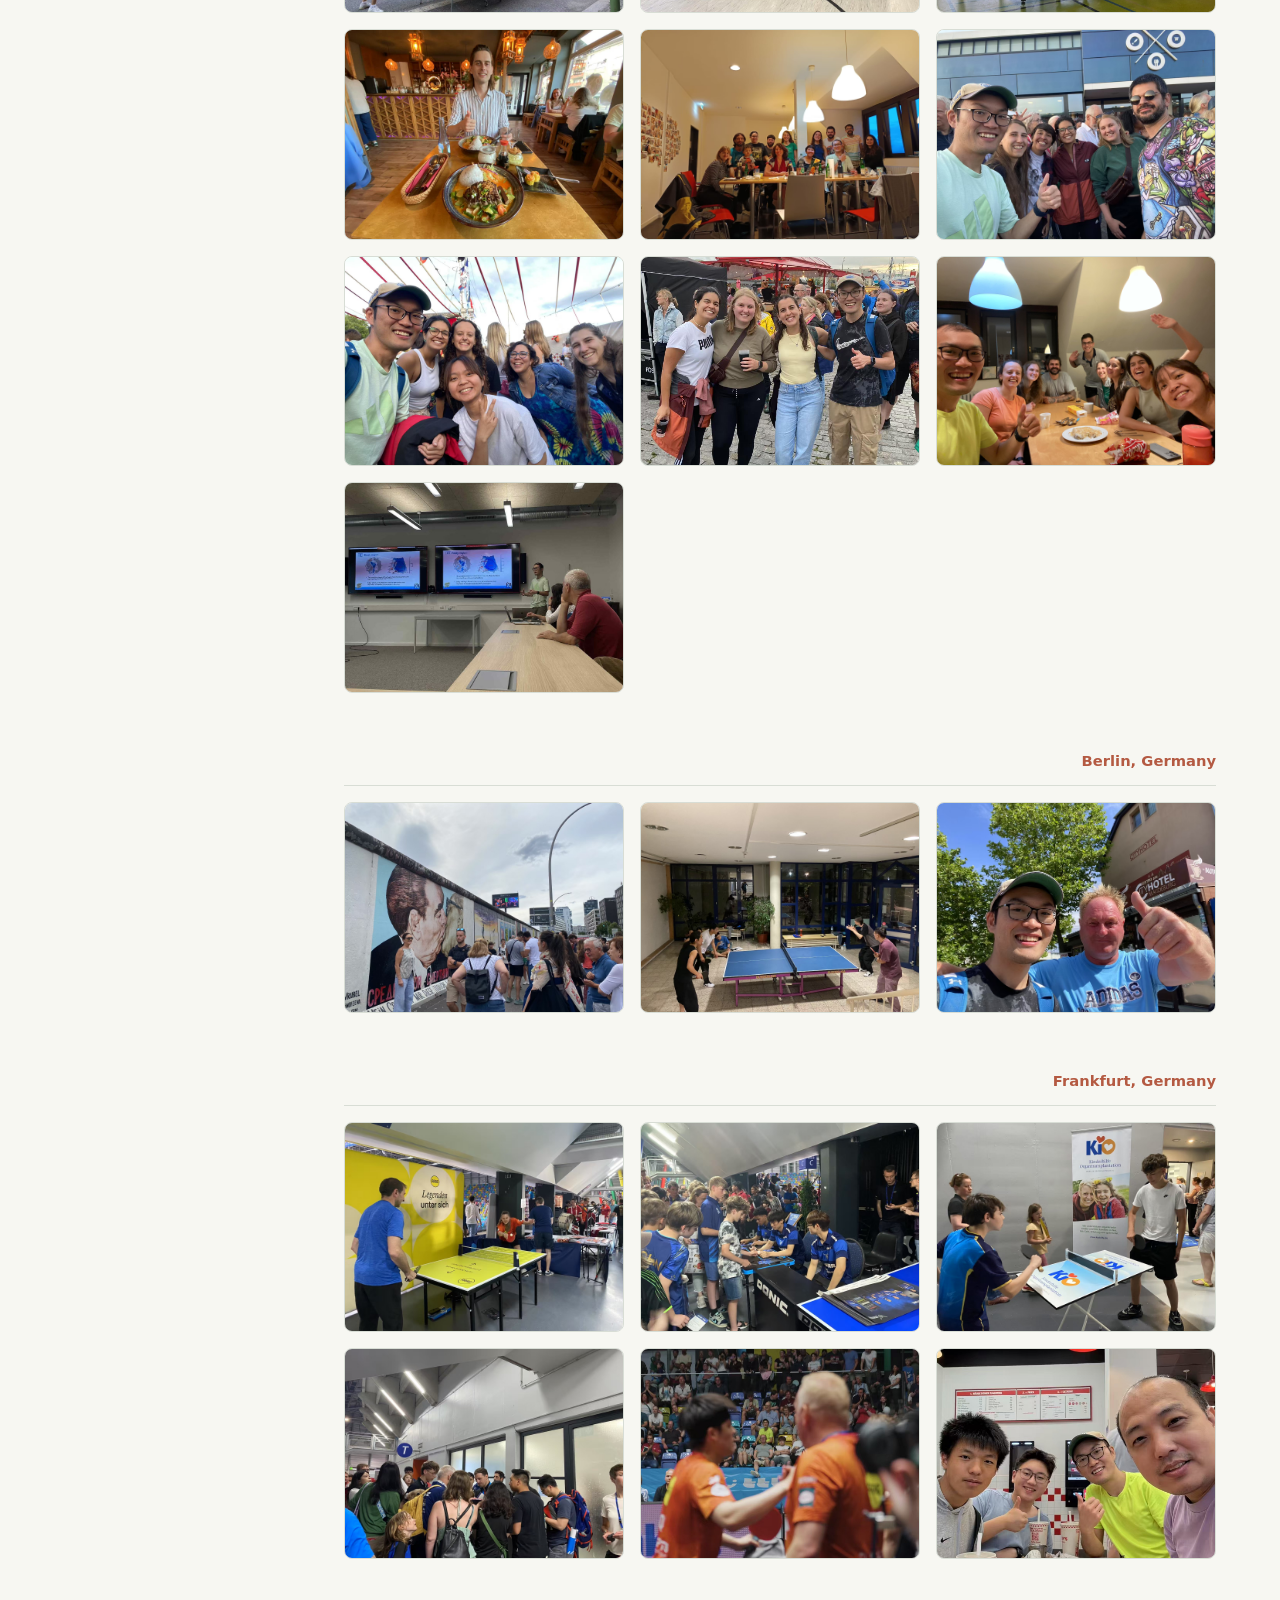
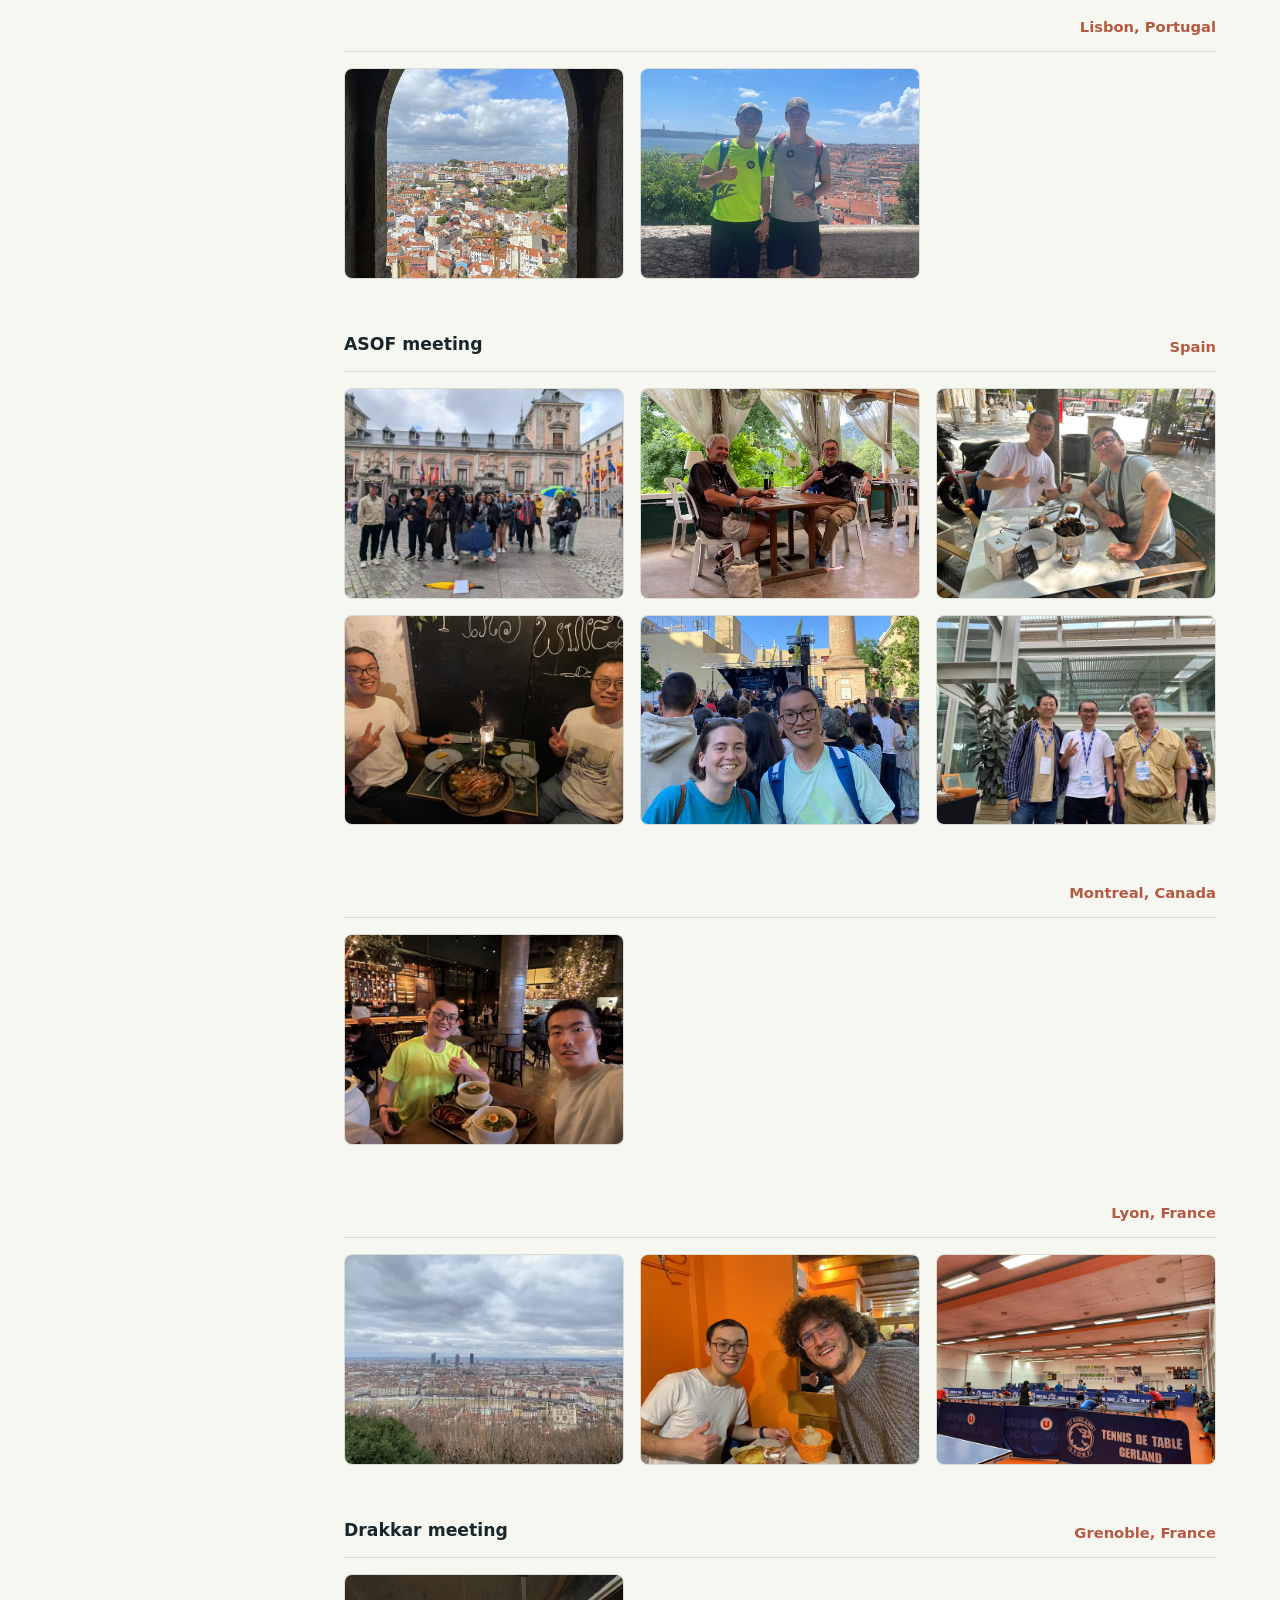
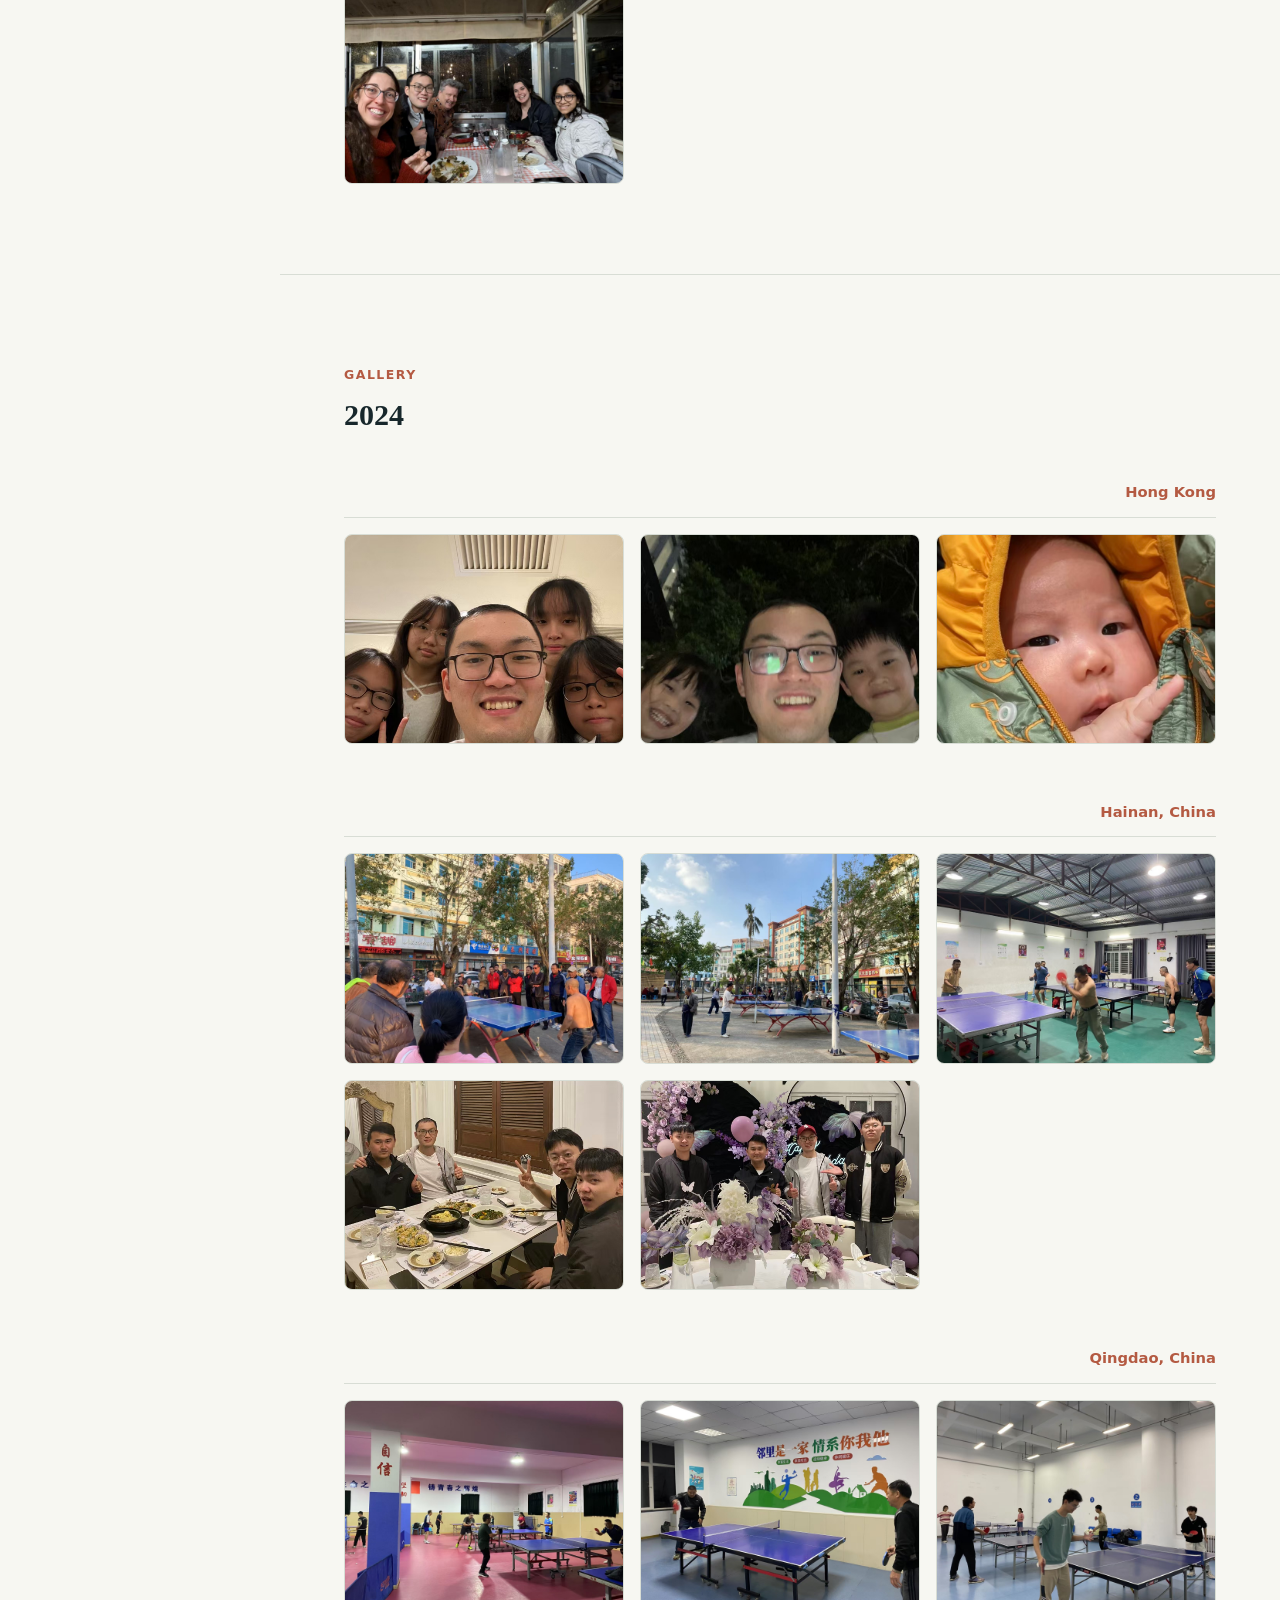
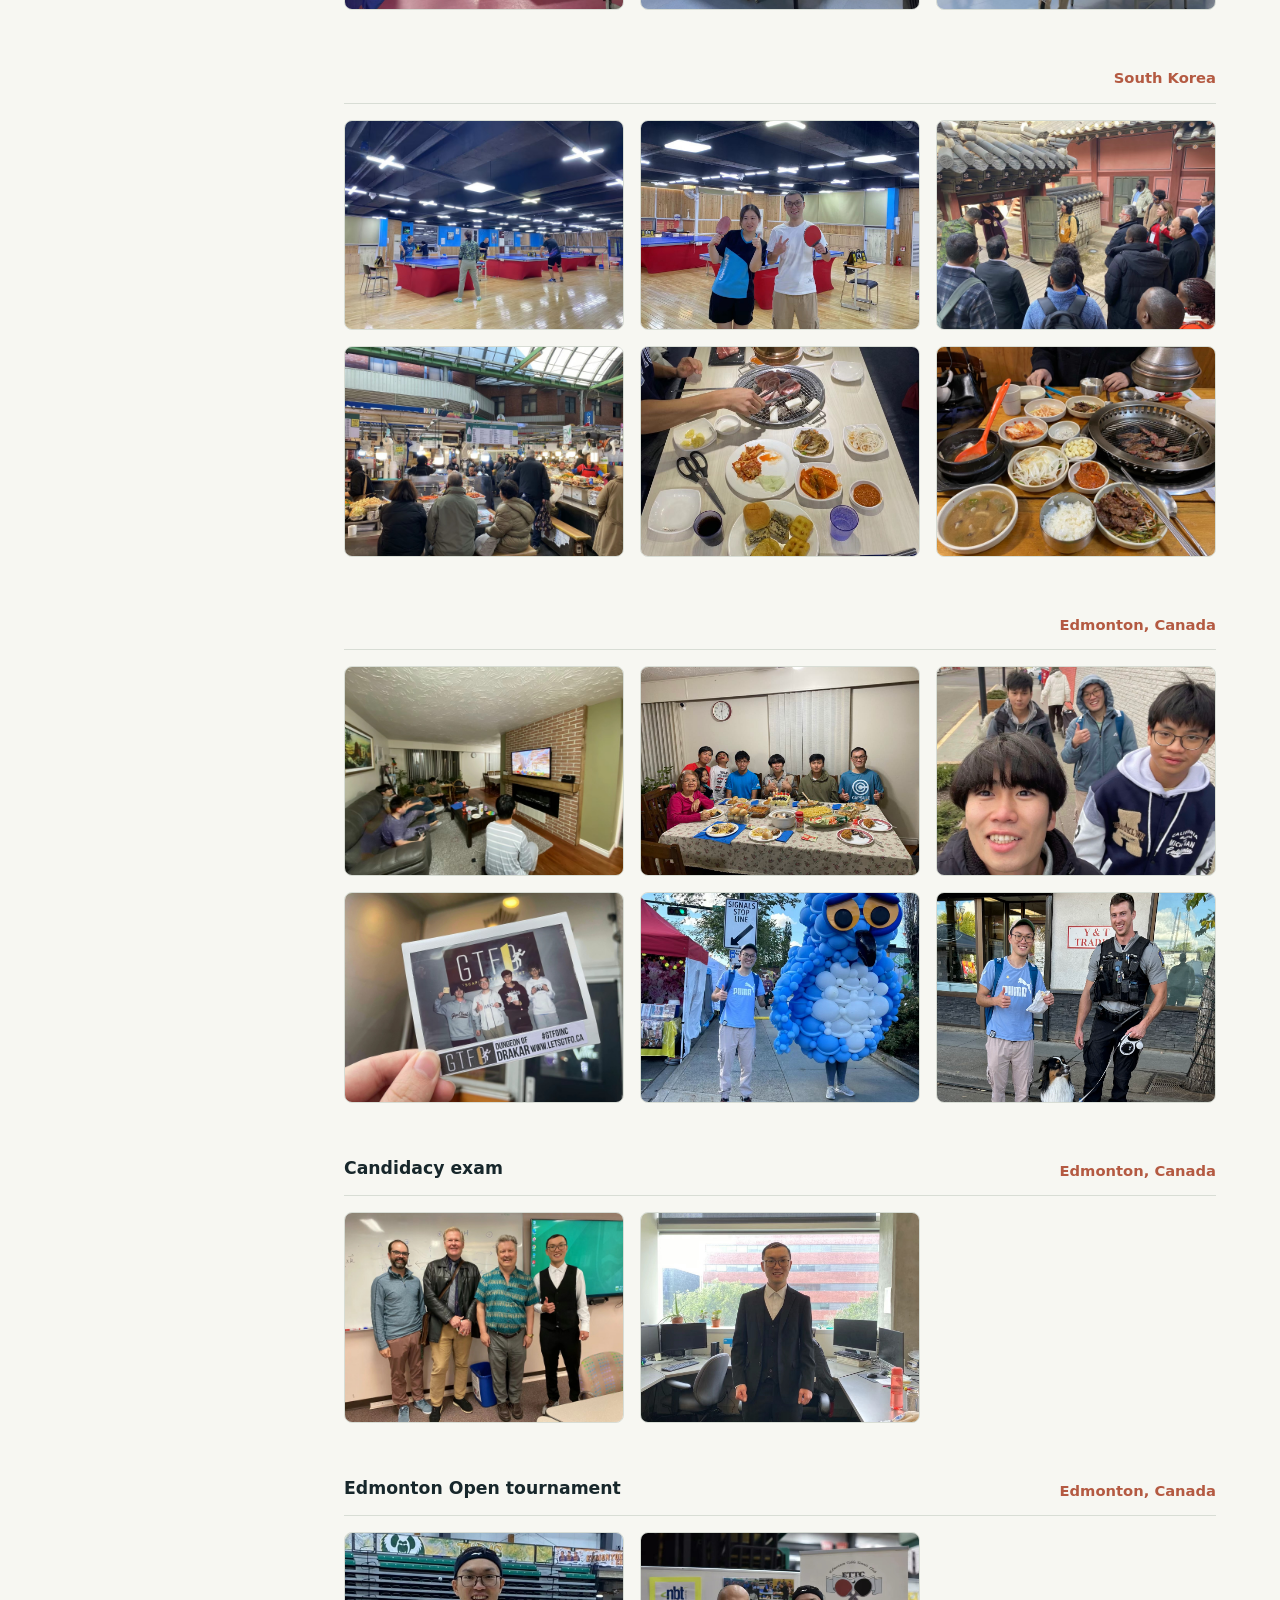
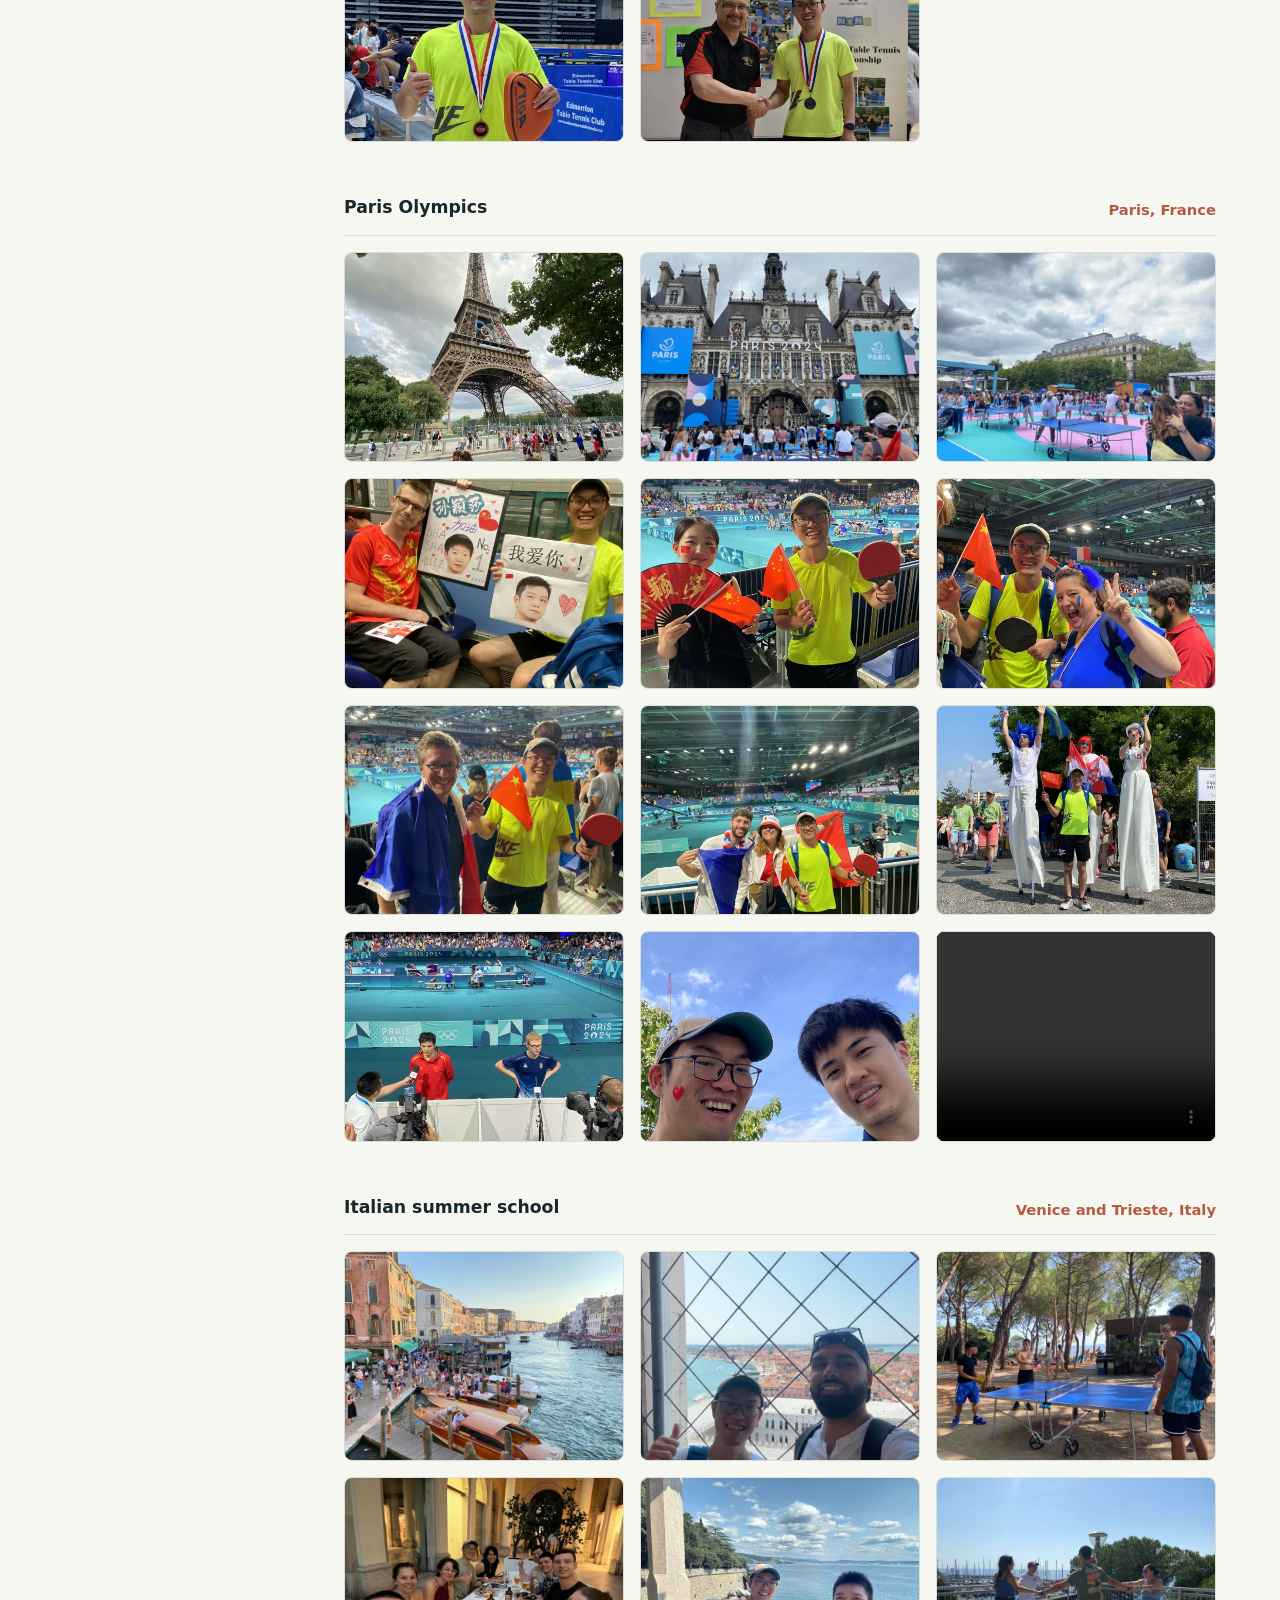
==== commit 1fec96a0: "goodbye to Edmonton" ====
--- a/gallery.html
+++ b/gallery.html
@@ -86,6 +86,66 @@
             <h2 id="gallery-2026-title">2026</h2>
           </div>
 
+          <div class="gallery-set gallery-set--plain-text">
+            <div class="gallery-set__heading">
+              <h3>Goodbye to Edmonton</h3>
+              <p>Edmonton, Canada</p>
+            </div>
+            <p class="gallery-set__description">
+              After seeing so many friends say goodbye to Edmonton over the years, it's finally my turn.
+              <span>This chapter of studying abroad has become one of the most meaningful parts of my life. It has shaped who I am today and given me the ability to choose the path I truly want to follow.</span>
+              <span>Thank you to everyone who made my life in Canada so rich, memorable, and full of joy. I'll always cherish these wonderful years and every person I had the privilege of meeting along the way.</span>
+              <span>My story in Canada has come to an end. I will miss my life here and hopefully come back for a visit. I can't wait to go back to my home island -- Hainan, meet my family, speak the local dialect, and taste all the delicious food!</span>
+            </p>
+            <div class="photo-grid">
+              <figure class="photo-card">
+                <img src="assets/gallery-photos/202608_goodbye_Edmonton/2026-goodbye-edmonton-01.jpg" alt="Goodbye to Edmonton photo 1" />
+              </figure>
+              <figure class="photo-card">
+                <img src="assets/gallery-photos/202608_goodbye_Edmonton/2026-goodbye-edmonton-02.jpg" alt="Goodbye to Edmonton photo 2" />
+              </figure>
+              <figure class="photo-card">
+                <img src="assets/gallery-photos/202608_goodbye_Edmonton/2026-goodbye-edmonton-03.jpg" alt="Goodbye to Edmonton photo 3" />
+              </figure>
+              <figure class="photo-card">
+                <img src="assets/gallery-photos/202608_goodbye_Edmonton/2026-goodbye-edmonton-04.jpg" alt="Goodbye to Edmonton photo 4" />
+              </figure>
+              <figure class="photo-card">
+                <img src="assets/gallery-photos/202608_goodbye_Edmonton/2026-goodbye-edmonton-05.jpg" alt="Goodbye to Edmonton photo 5" />
+              </figure>
+              <figure class="photo-card">
+                <img src="assets/gallery-photos/202608_goodbye_Edmonton/2026-goodbye-edmonton-06.jpg" alt="Goodbye to Edmonton photo 6" />
+              </figure>
+              <figure class="photo-card">
+                <img src="assets/gallery-photos/202608_goodbye_Edmonton/2026-goodbye-edmonton-07.jpg" alt="Goodbye to Edmonton photo 7" />
+              </figure>
+              <figure class="photo-card">
+                <img src="assets/gallery-photos/202608_goodbye_Edmonton/2026-goodbye-edmonton-08.jpg" alt="Goodbye to Edmonton photo 8" />
+              </figure>
+              <figure class="photo-card">
+                <img src="assets/gallery-photos/202608_goodbye_Edmonton/2026-goodbye-edmonton-09.jpg" alt="Goodbye to Edmonton photo 9" />
+              </figure>
+              <figure class="photo-card">
+                <img src="assets/gallery-photos/202608_goodbye_Edmonton/2026-goodbye-edmonton-10.jpg" alt="Goodbye to Edmonton photo 10" />
+              </figure>
+              <figure class="photo-card">
+                <img src="assets/gallery-photos/202608_goodbye_Edmonton/2026-goodbye-edmonton-11.jpg" alt="Goodbye to Edmonton photo 11" />
+              </figure>
+              <figure class="photo-card">
+                <img src="assets/gallery-photos/202608_goodbye_Edmonton/2026-goodbye-edmonton-12.jpg" alt="Goodbye to Edmonton photo 12" />
+              </figure>
+              <figure class="photo-card">
+                <img src="assets/gallery-photos/202608_goodbye_Edmonton/2026-goodbye-edmonton-13.jpg" alt="Goodbye to Edmonton photo 13" />
+              </figure>
+              <figure class="photo-card">
+                <img src="assets/gallery-photos/202608_goodbye_Edmonton/2026-goodbye-edmonton-14.jpg" alt="Goodbye to Edmonton photo 14" />
+              </figure>
+              <figure class="photo-card">
+                <img src="assets/gallery-photos/202608_goodbye_Edmonton/2026-goodbye-edmonton-15.jpg" alt="Goodbye to Edmonton photo 15" />
+              </figure>
+            </div>
+          </div>
+
           <div class="gallery-set">
             <div class="gallery-set__heading">
               <h3>FIFA World Cup</h3>
--- a/styles.css
+++ b/styles.css
@@ -649,6 +649,13 @@
   margin-top: 0.45rem;
 }
 
+.gallery-set--plain-text .gallery-set__heading p,
+.gallery-set--plain-text .gallery-set__description,
+.gallery-set--plain-text .gallery-set__description span {
+  color: var(--ink);
+  font-style: normal;
+}
+
 .photo-card {
   background: var(--surface);
   border: 1px solid var(--line);
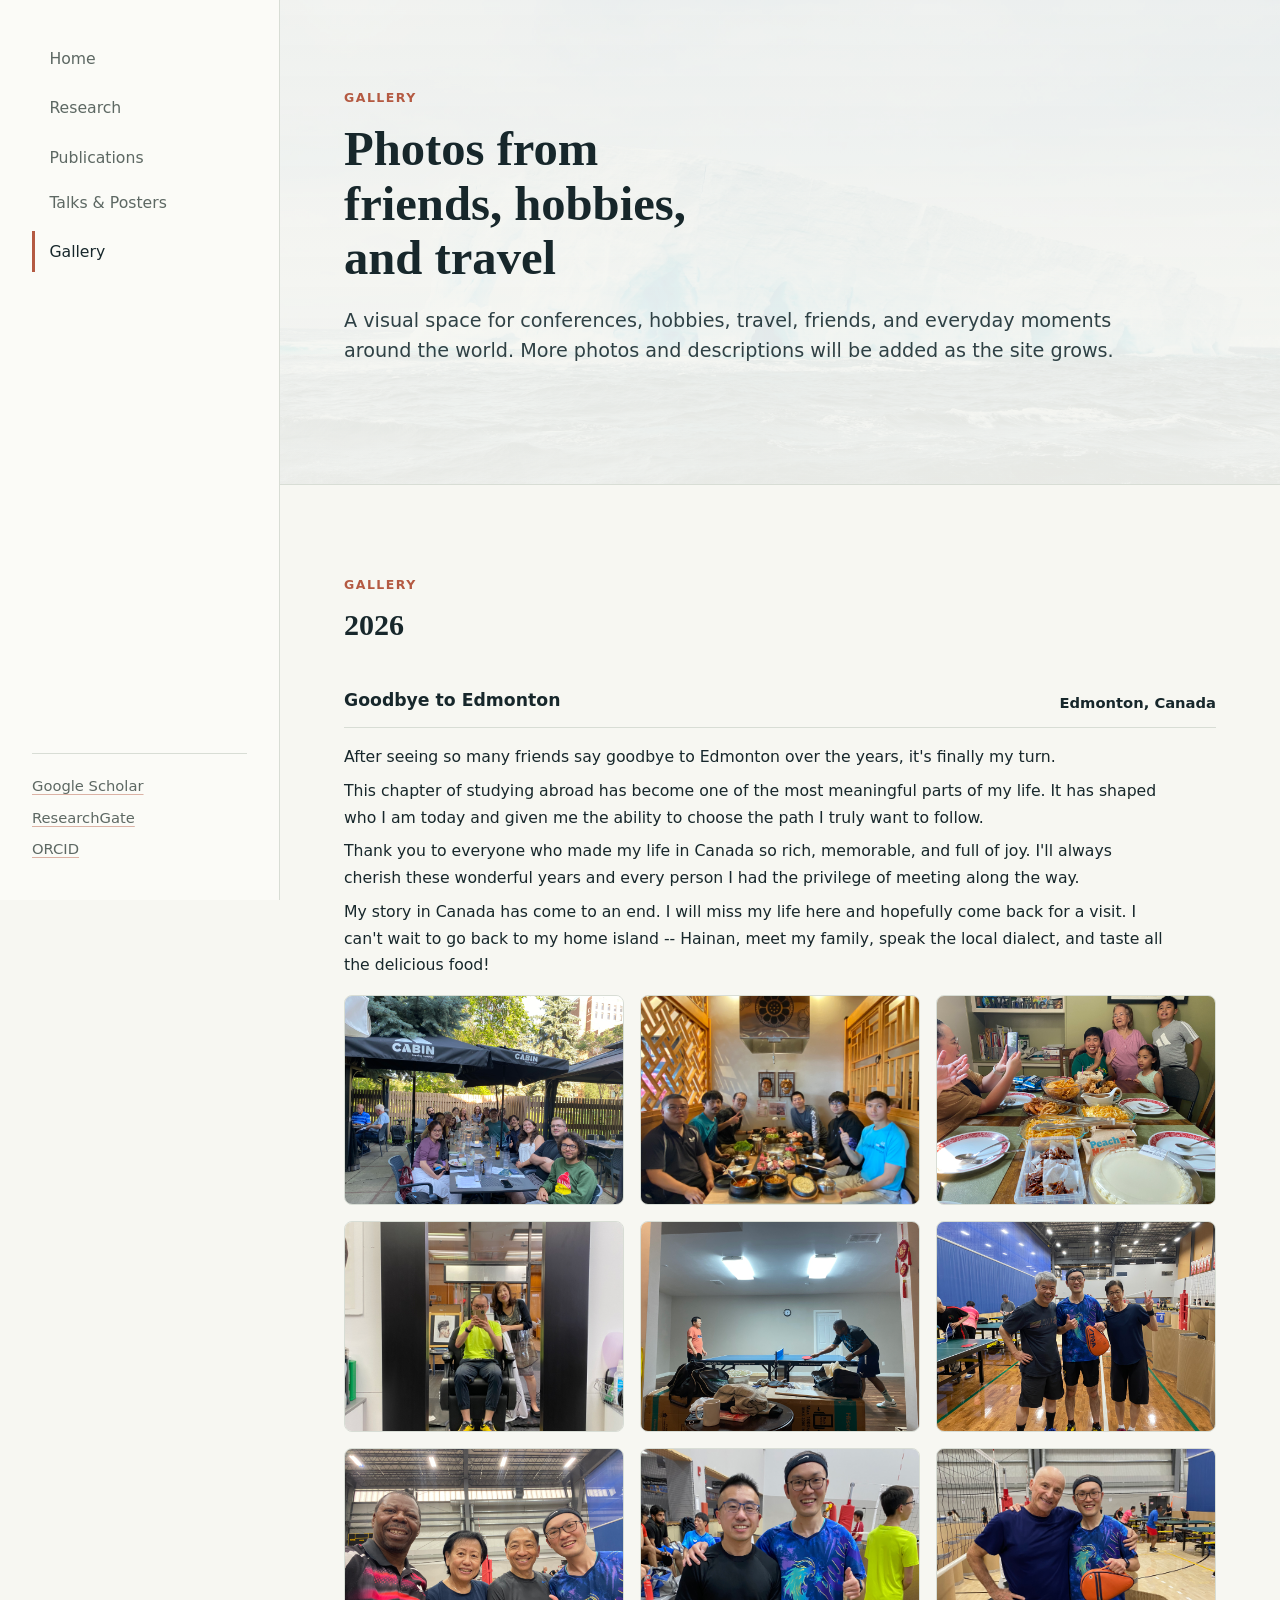
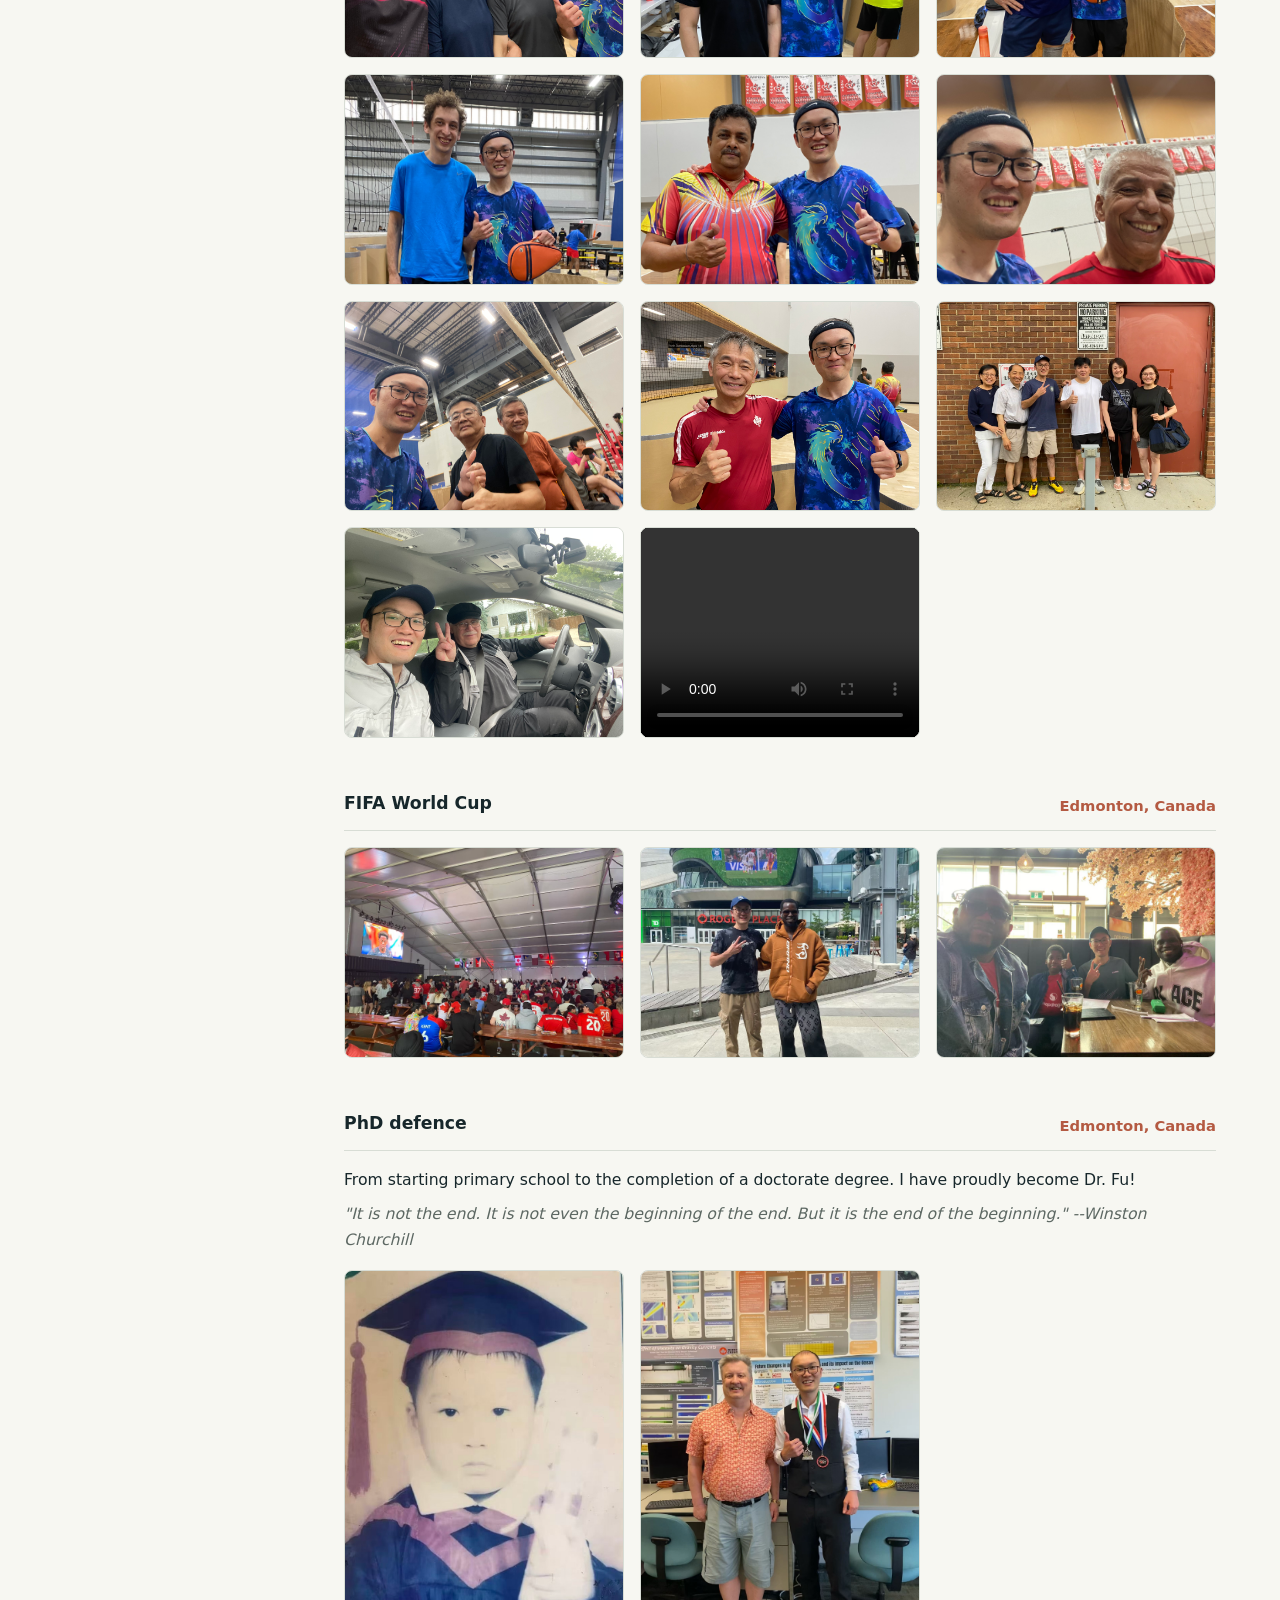
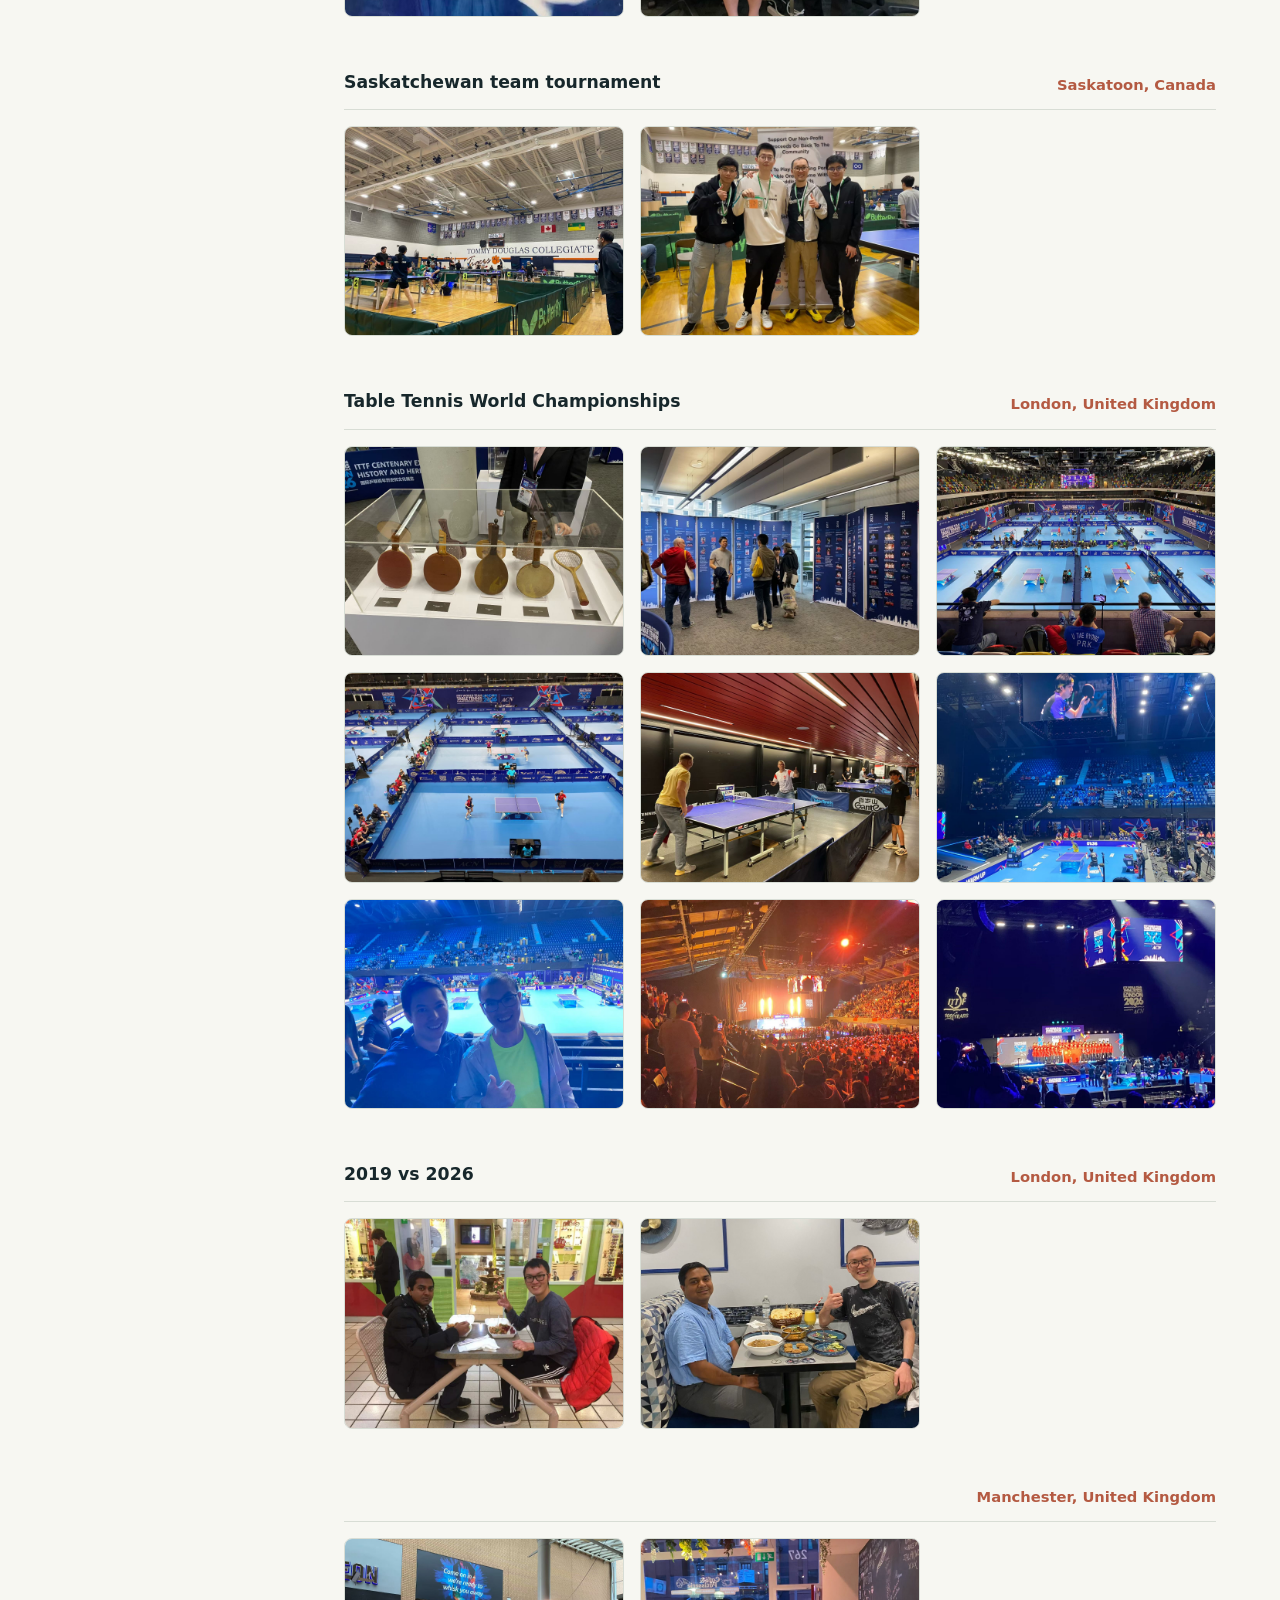
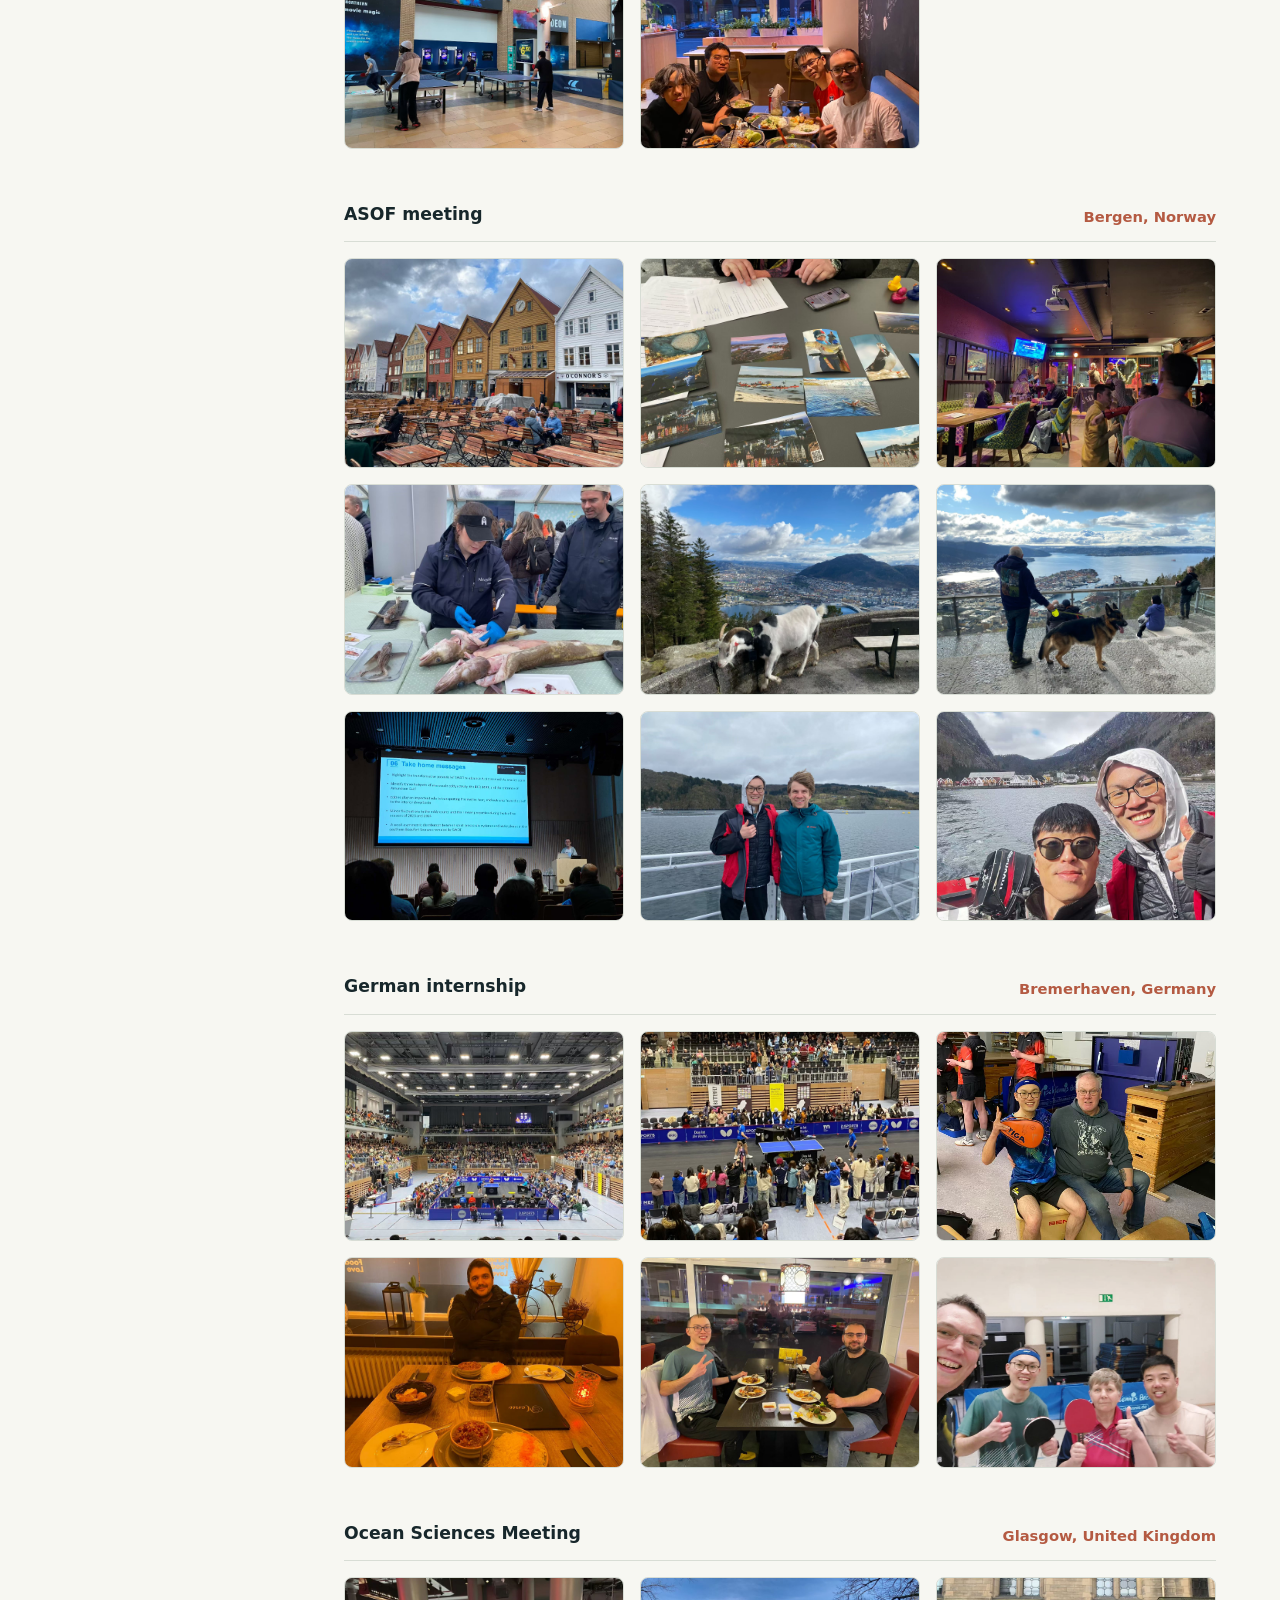
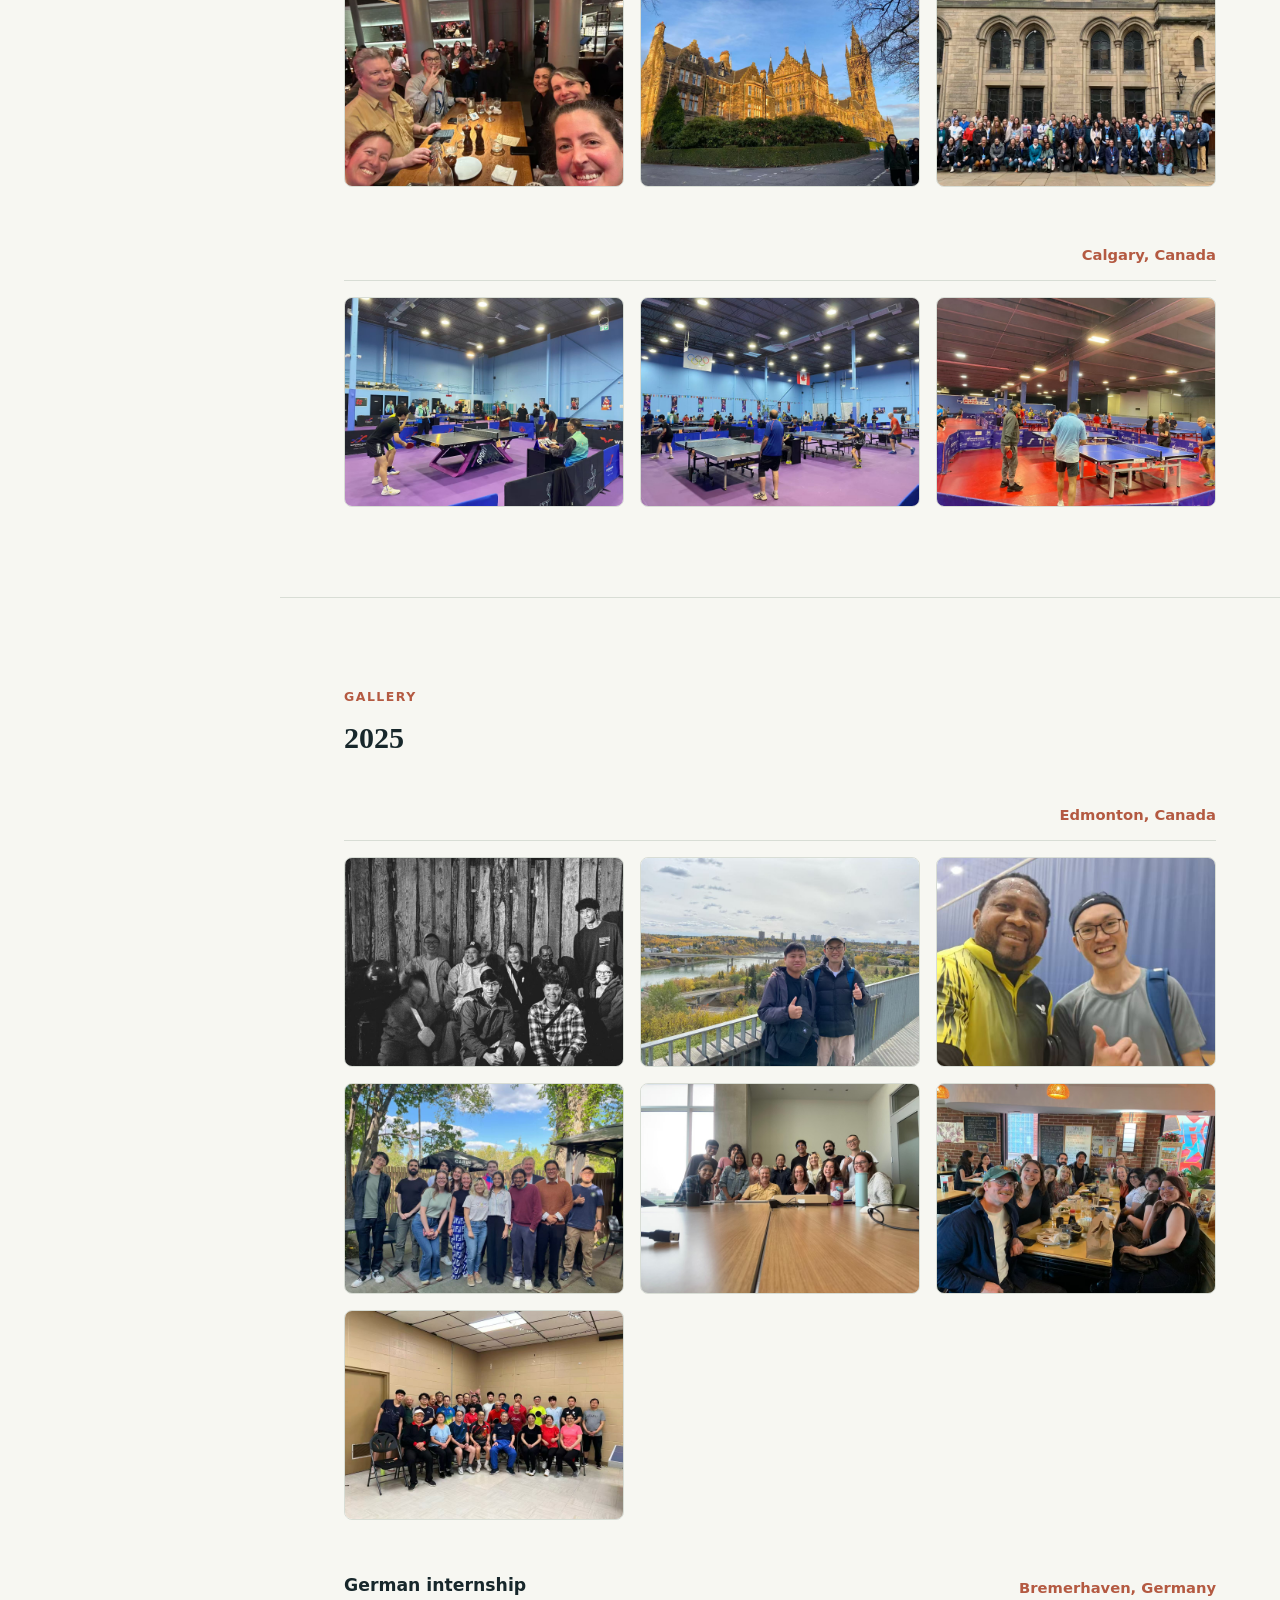
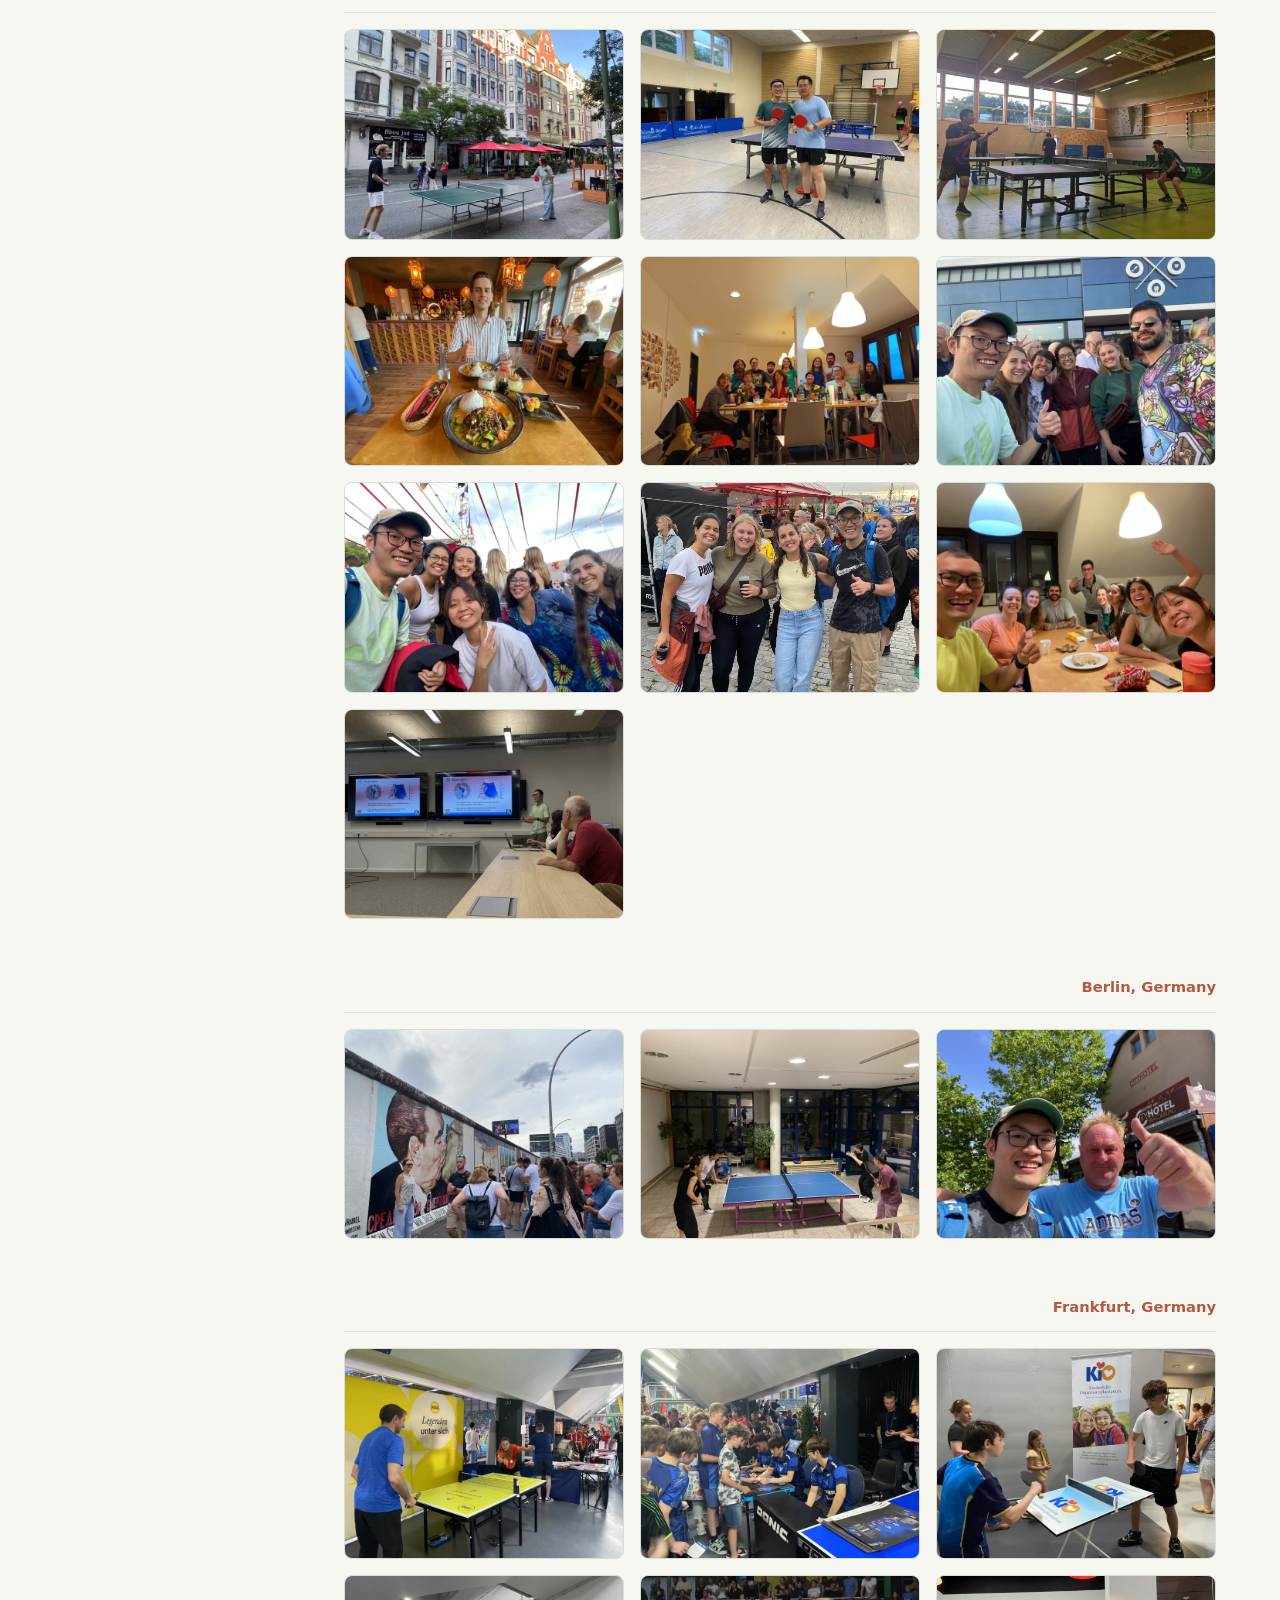
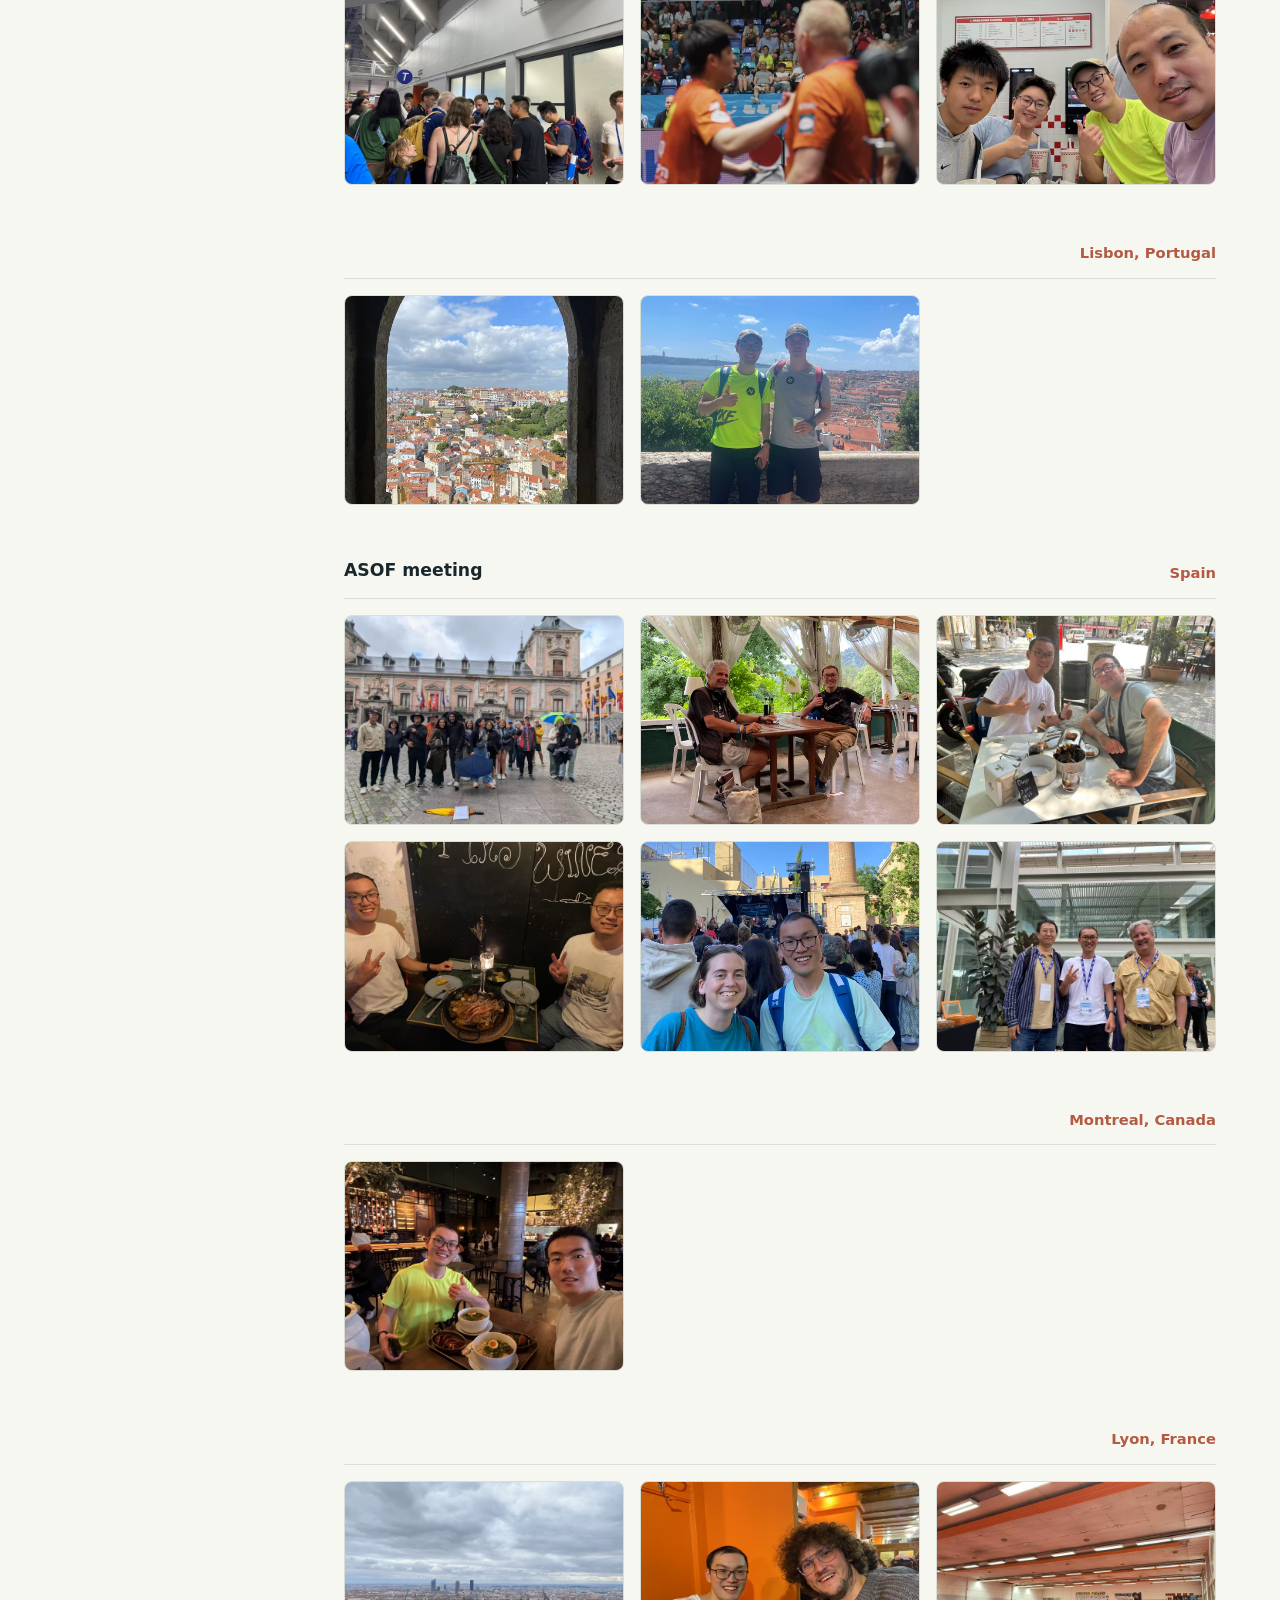
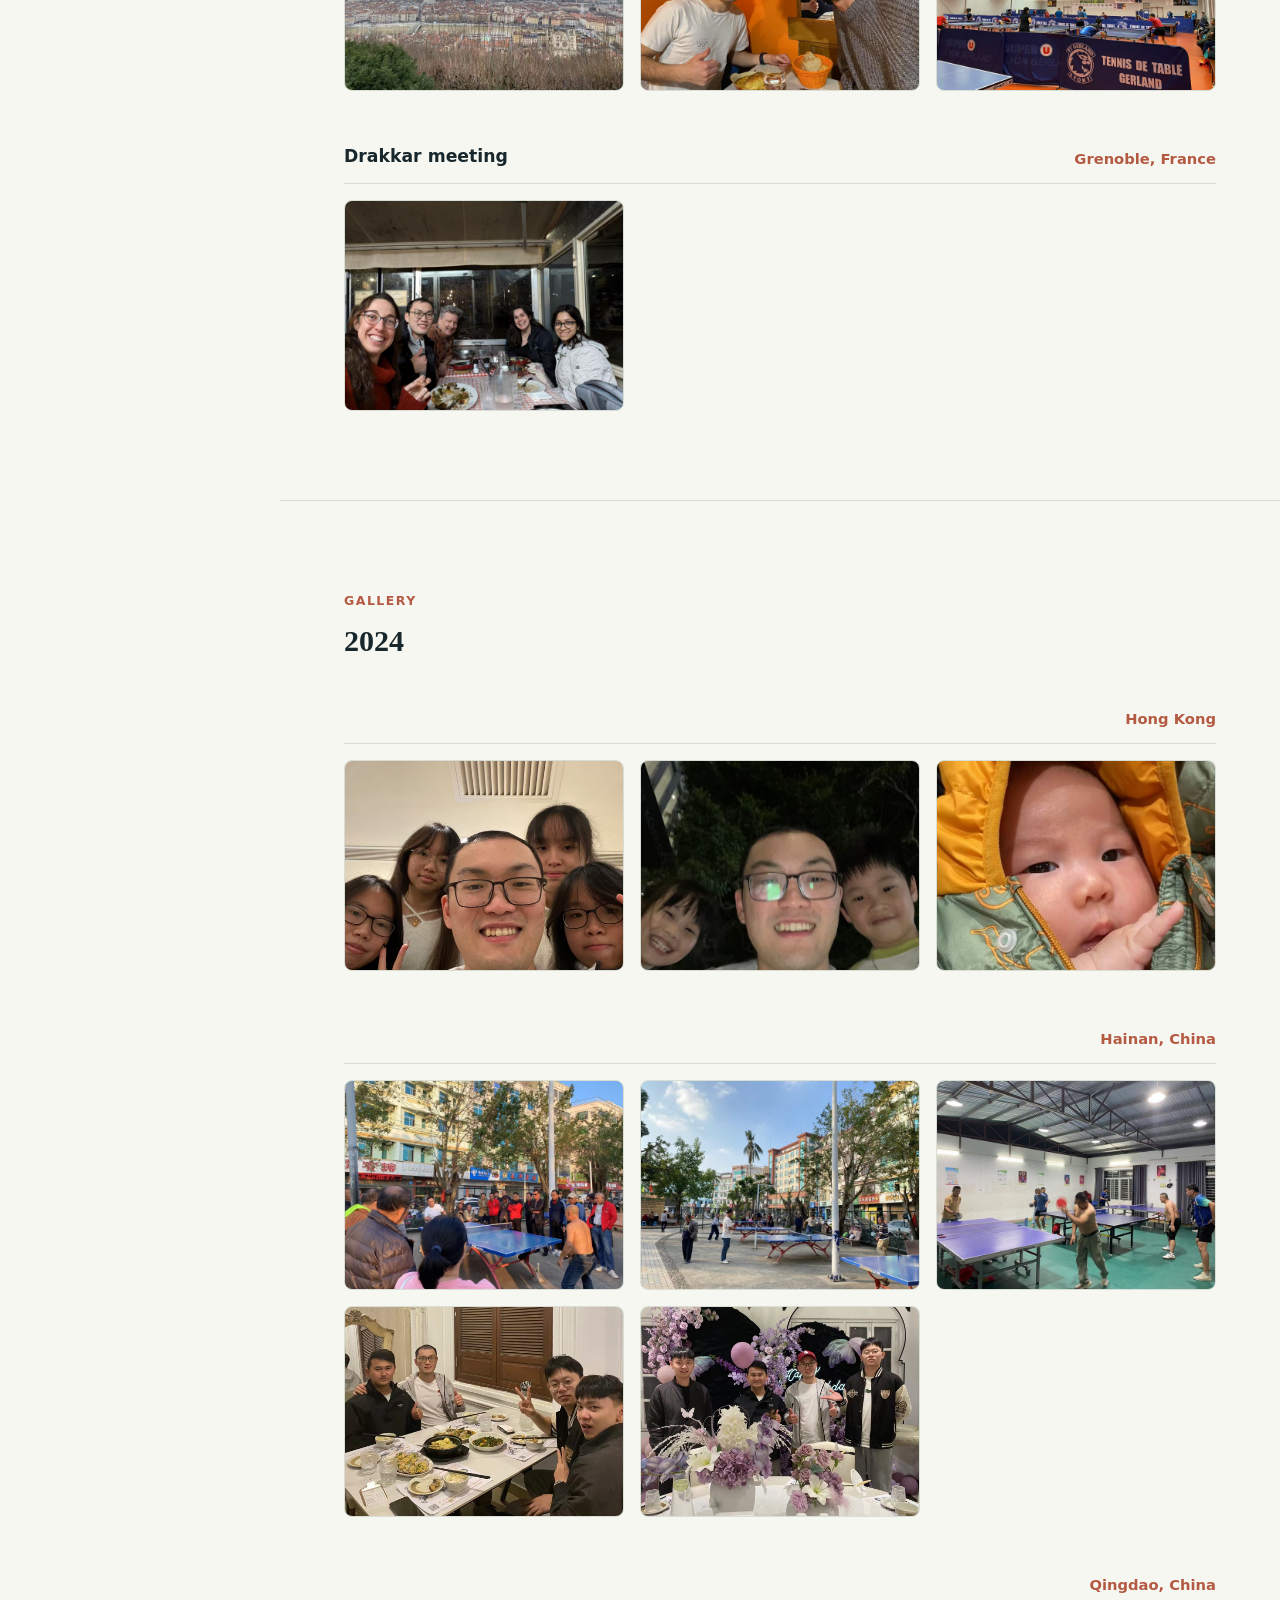
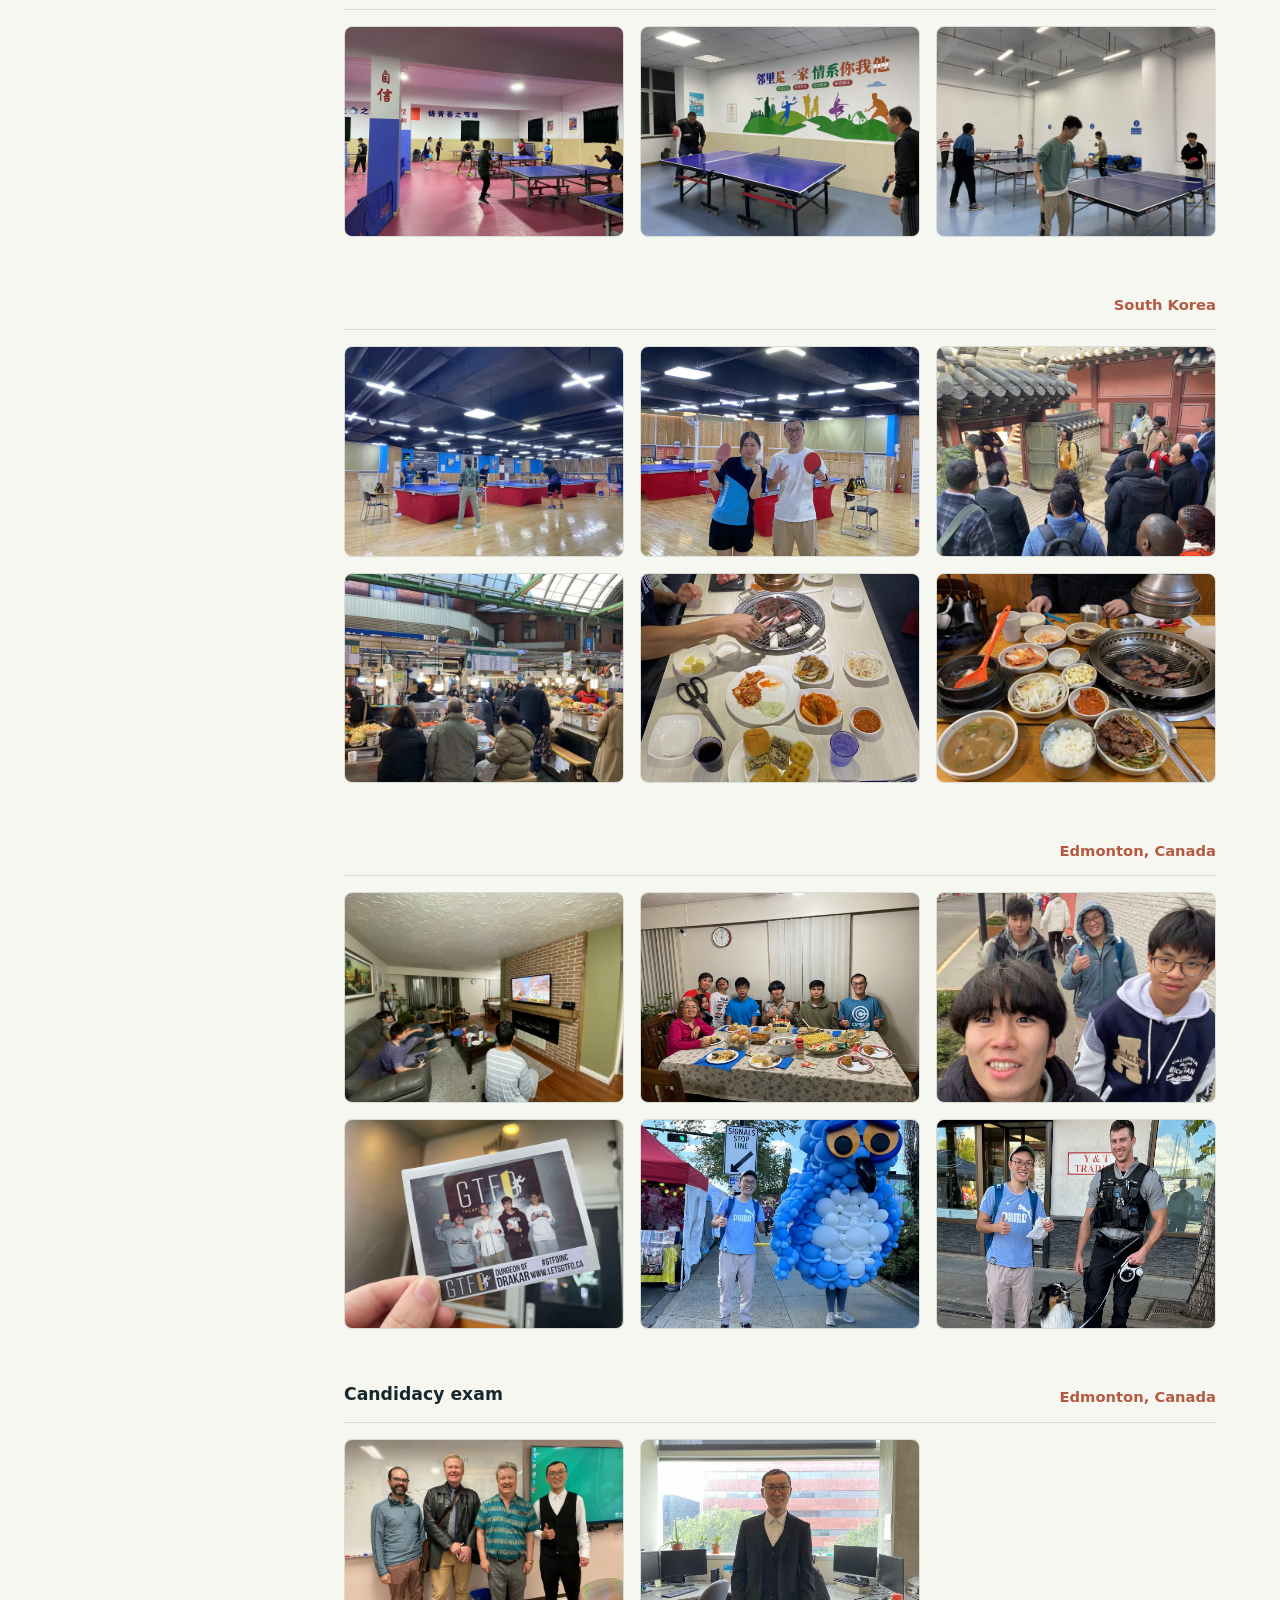
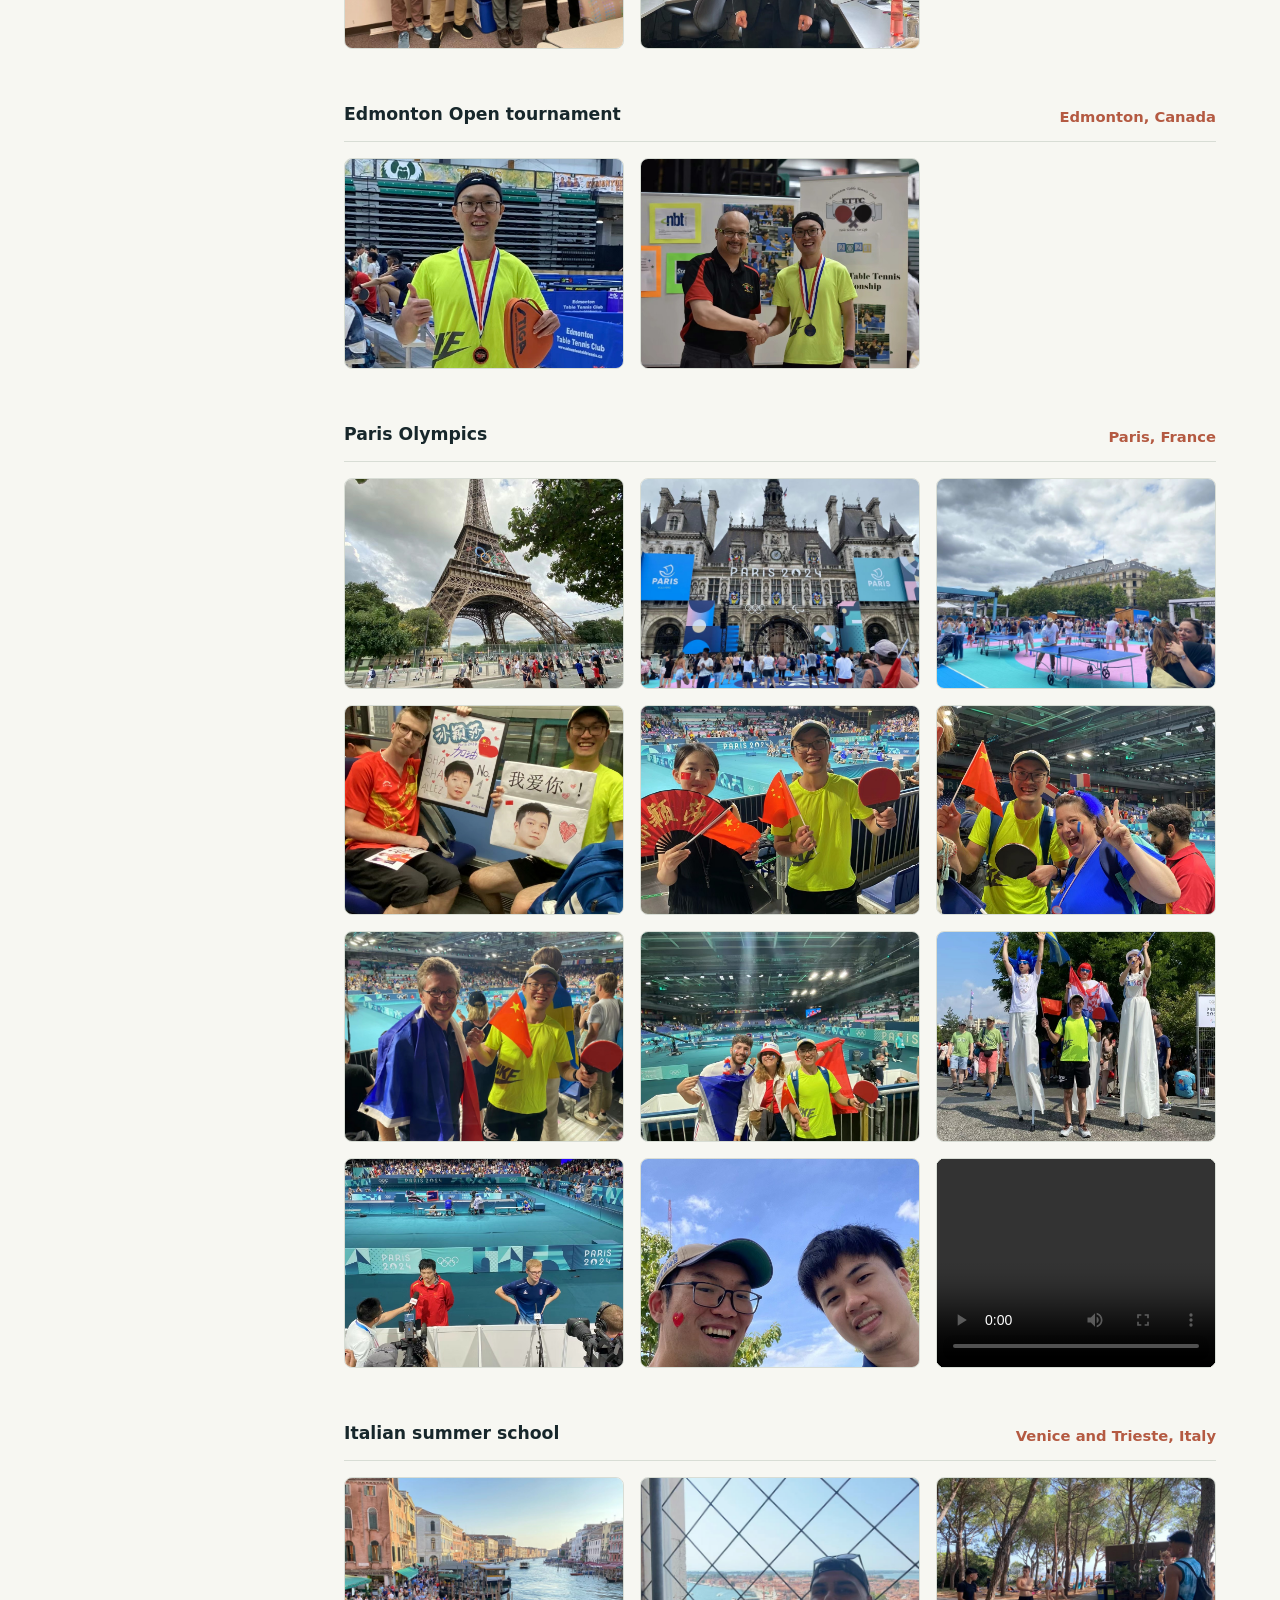
==== commit f46811d0: "add a video" ====
--- a/gallery.html
+++ b/gallery.html
@@ -143,6 +143,14 @@
               <figure class="photo-card">
                 <img src="assets/gallery-photos/202608_goodbye_Edmonton/2026-goodbye-edmonton-15.jpg" alt="Goodbye to Edmonton photo 15" />
               </figure>
+              <figure class="photo-card">
+                <img src="assets/gallery-photos/202608_goodbye_Edmonton/2026-goodbye-edmonton-16.jpg" alt="Goodbye to Edmonton photo 16" />
+              </figure>
+              <figure class="photo-card">
+                <video controls preload="metadata">
+                  <source src="assets/gallery-photos/202608_goodbye_Edmonton/2026-goodbye-edmonton-17.mp4" type="video/mp4" />
+                </video>
+              </figure>
             </div>
           </div>
 
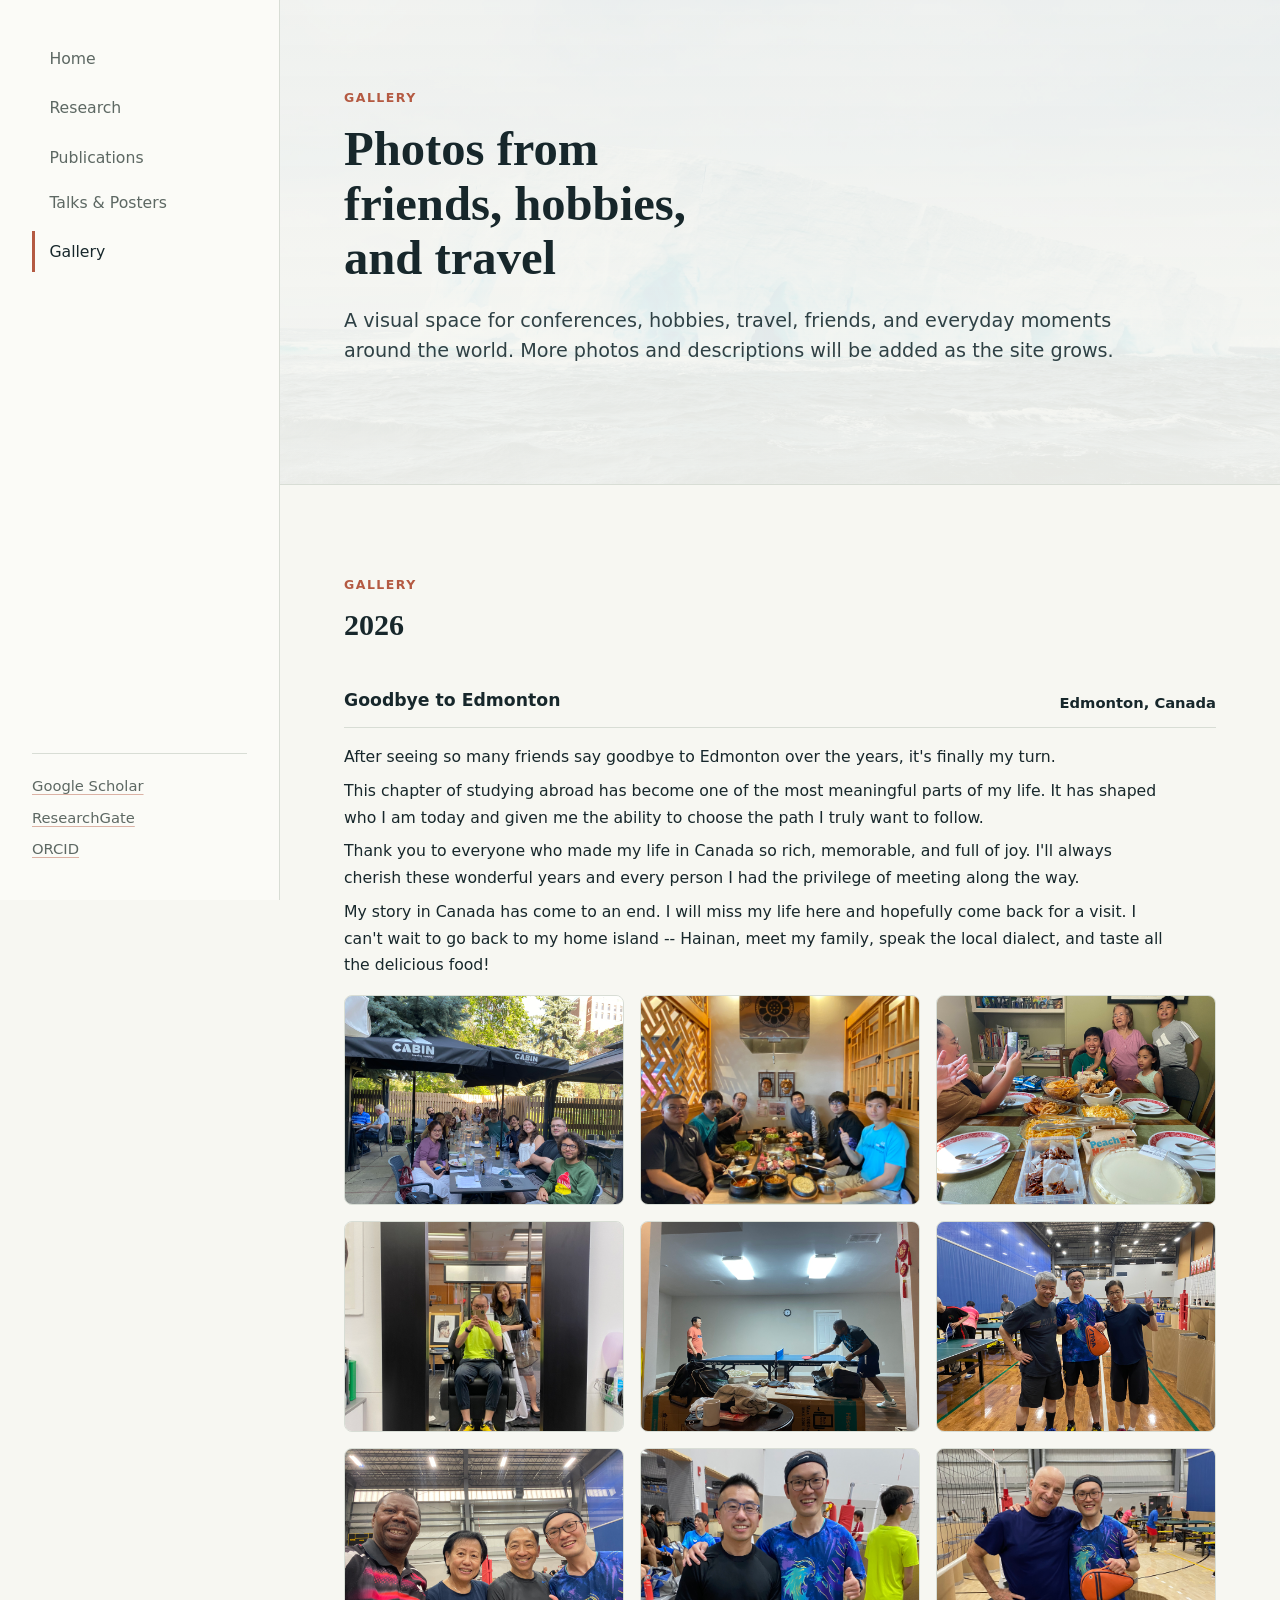
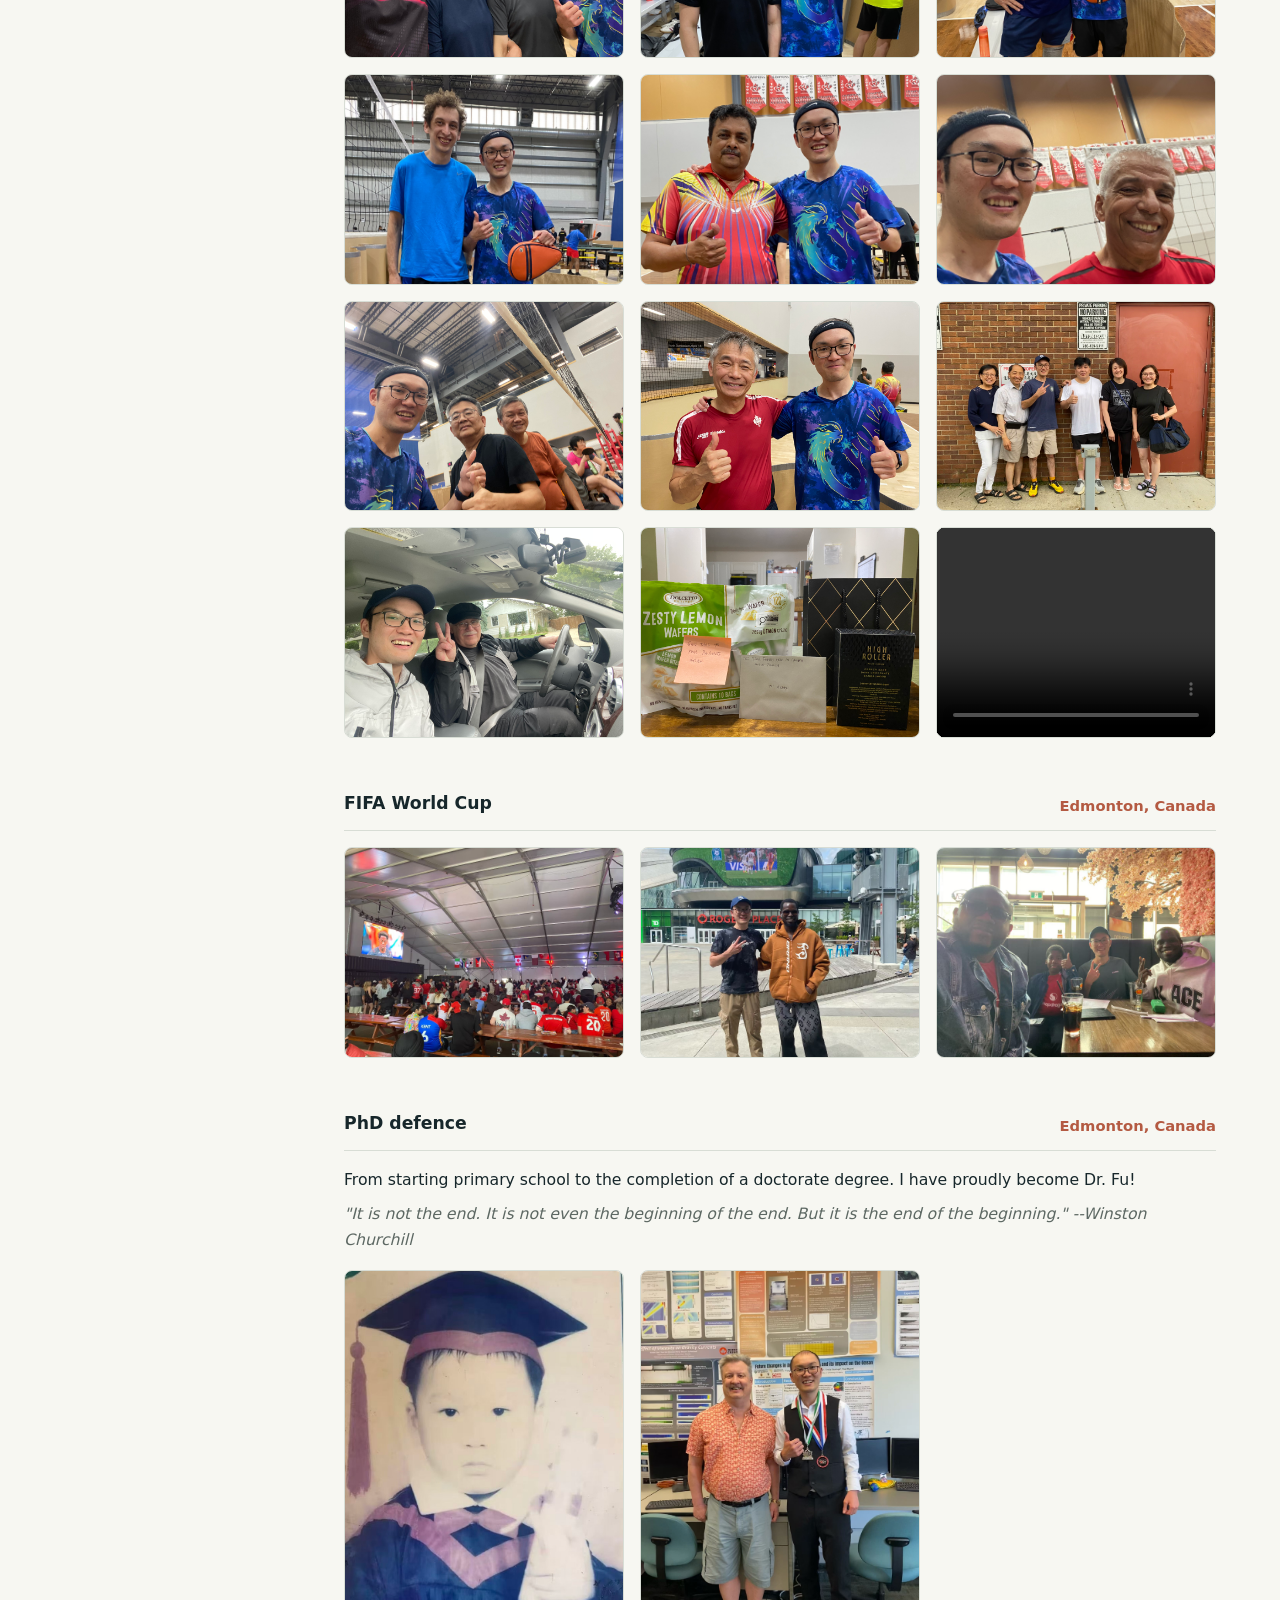
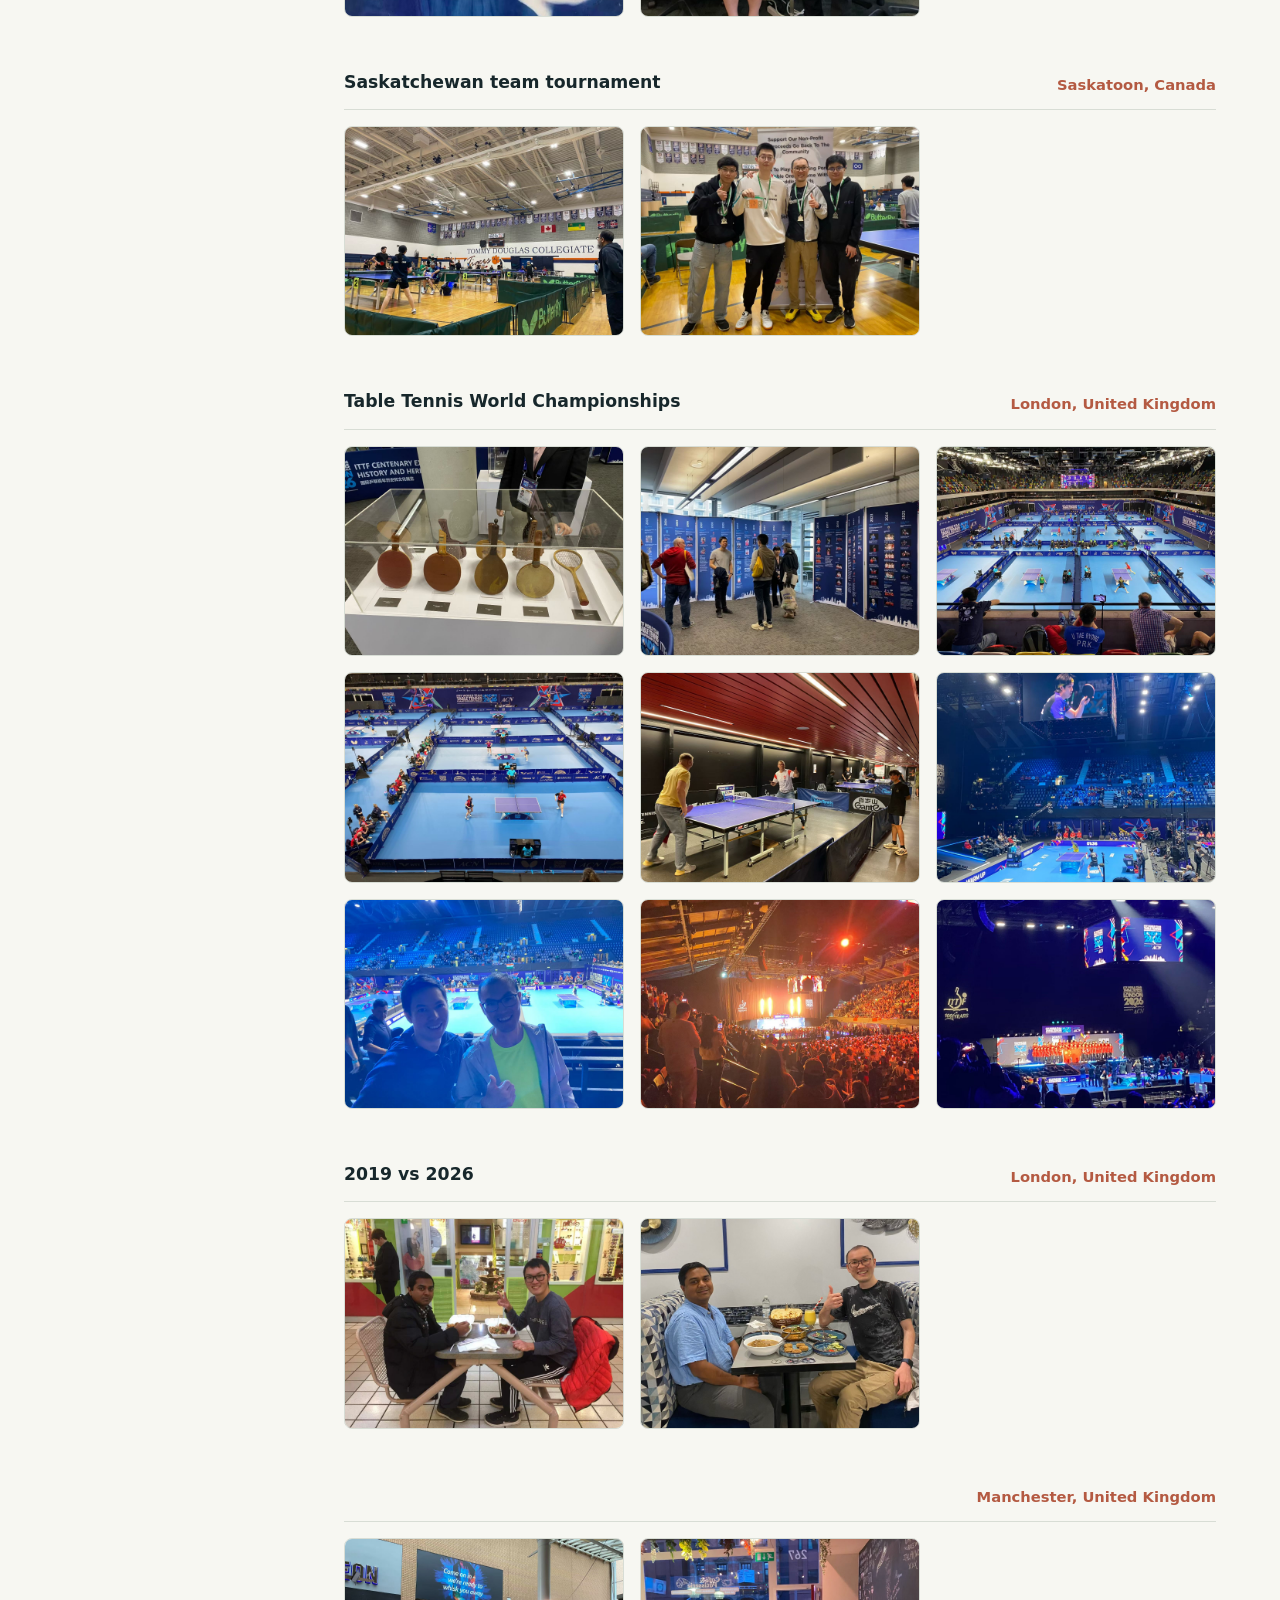
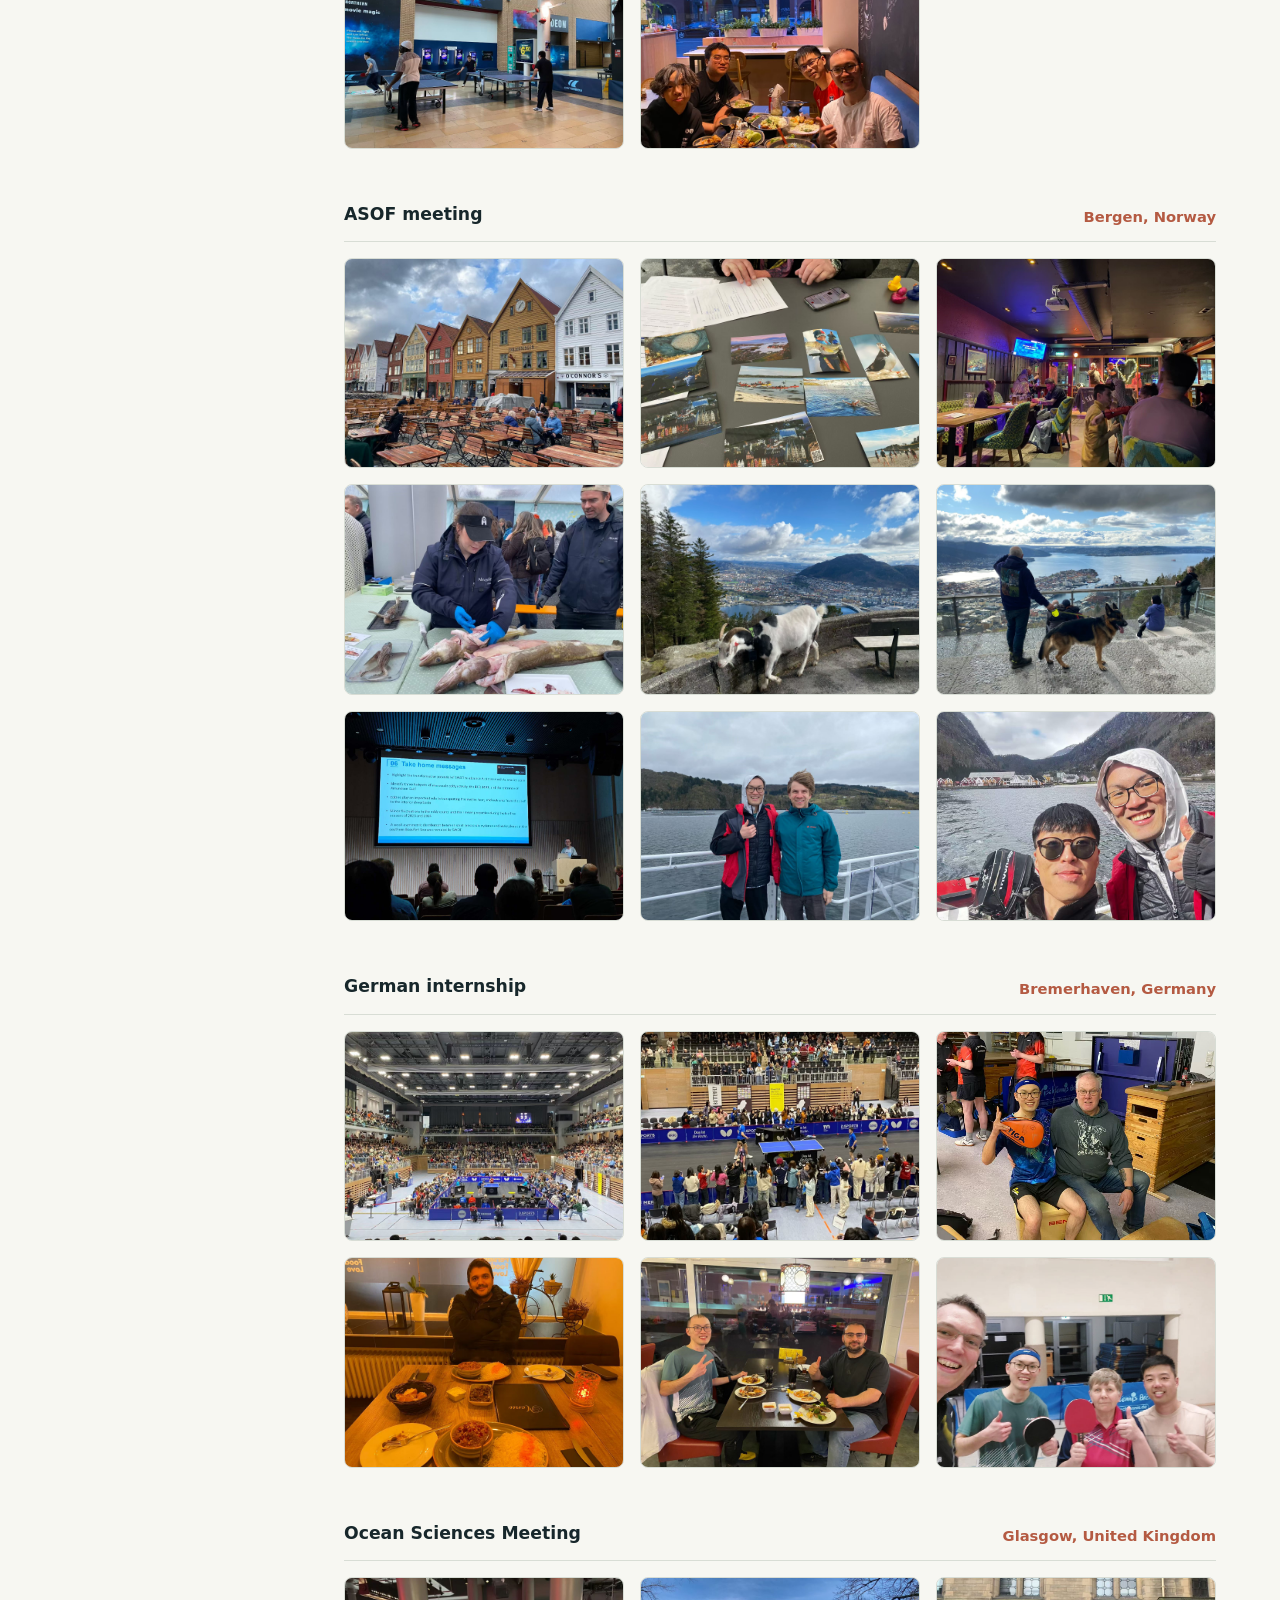
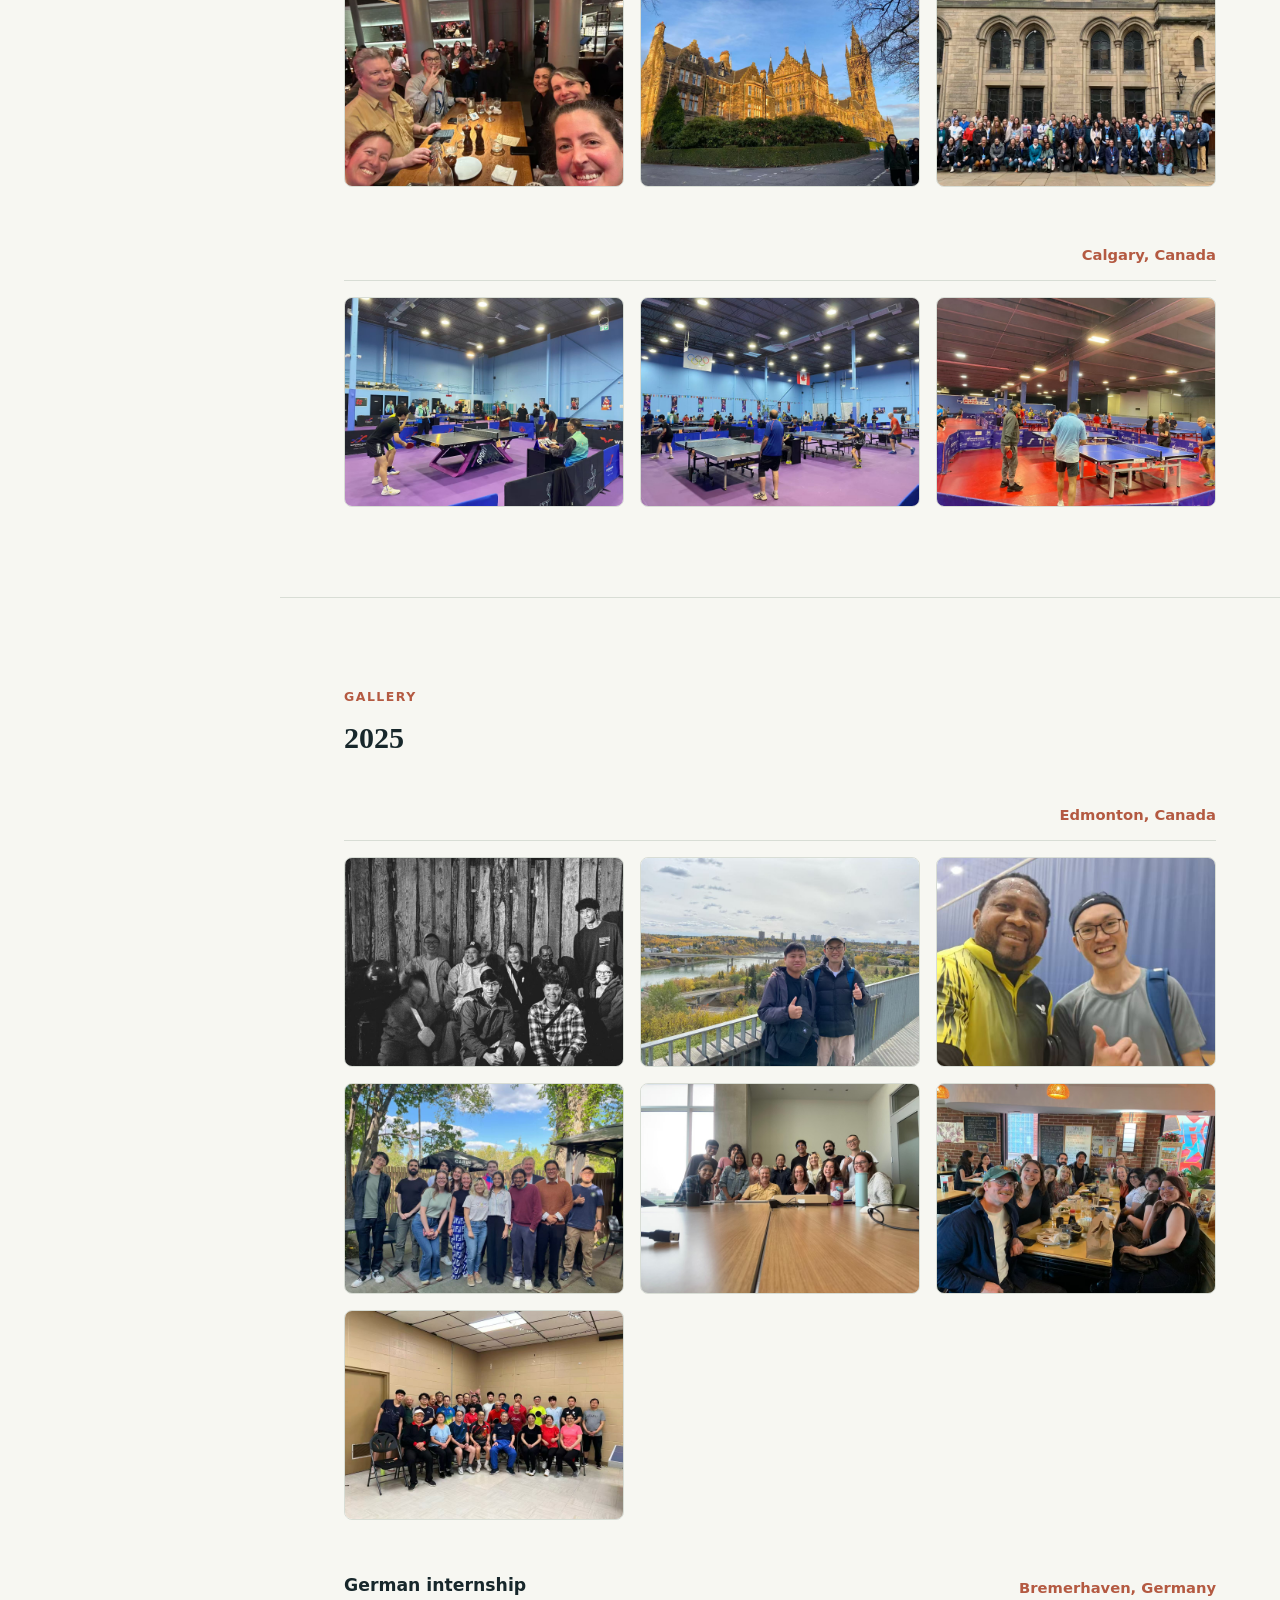
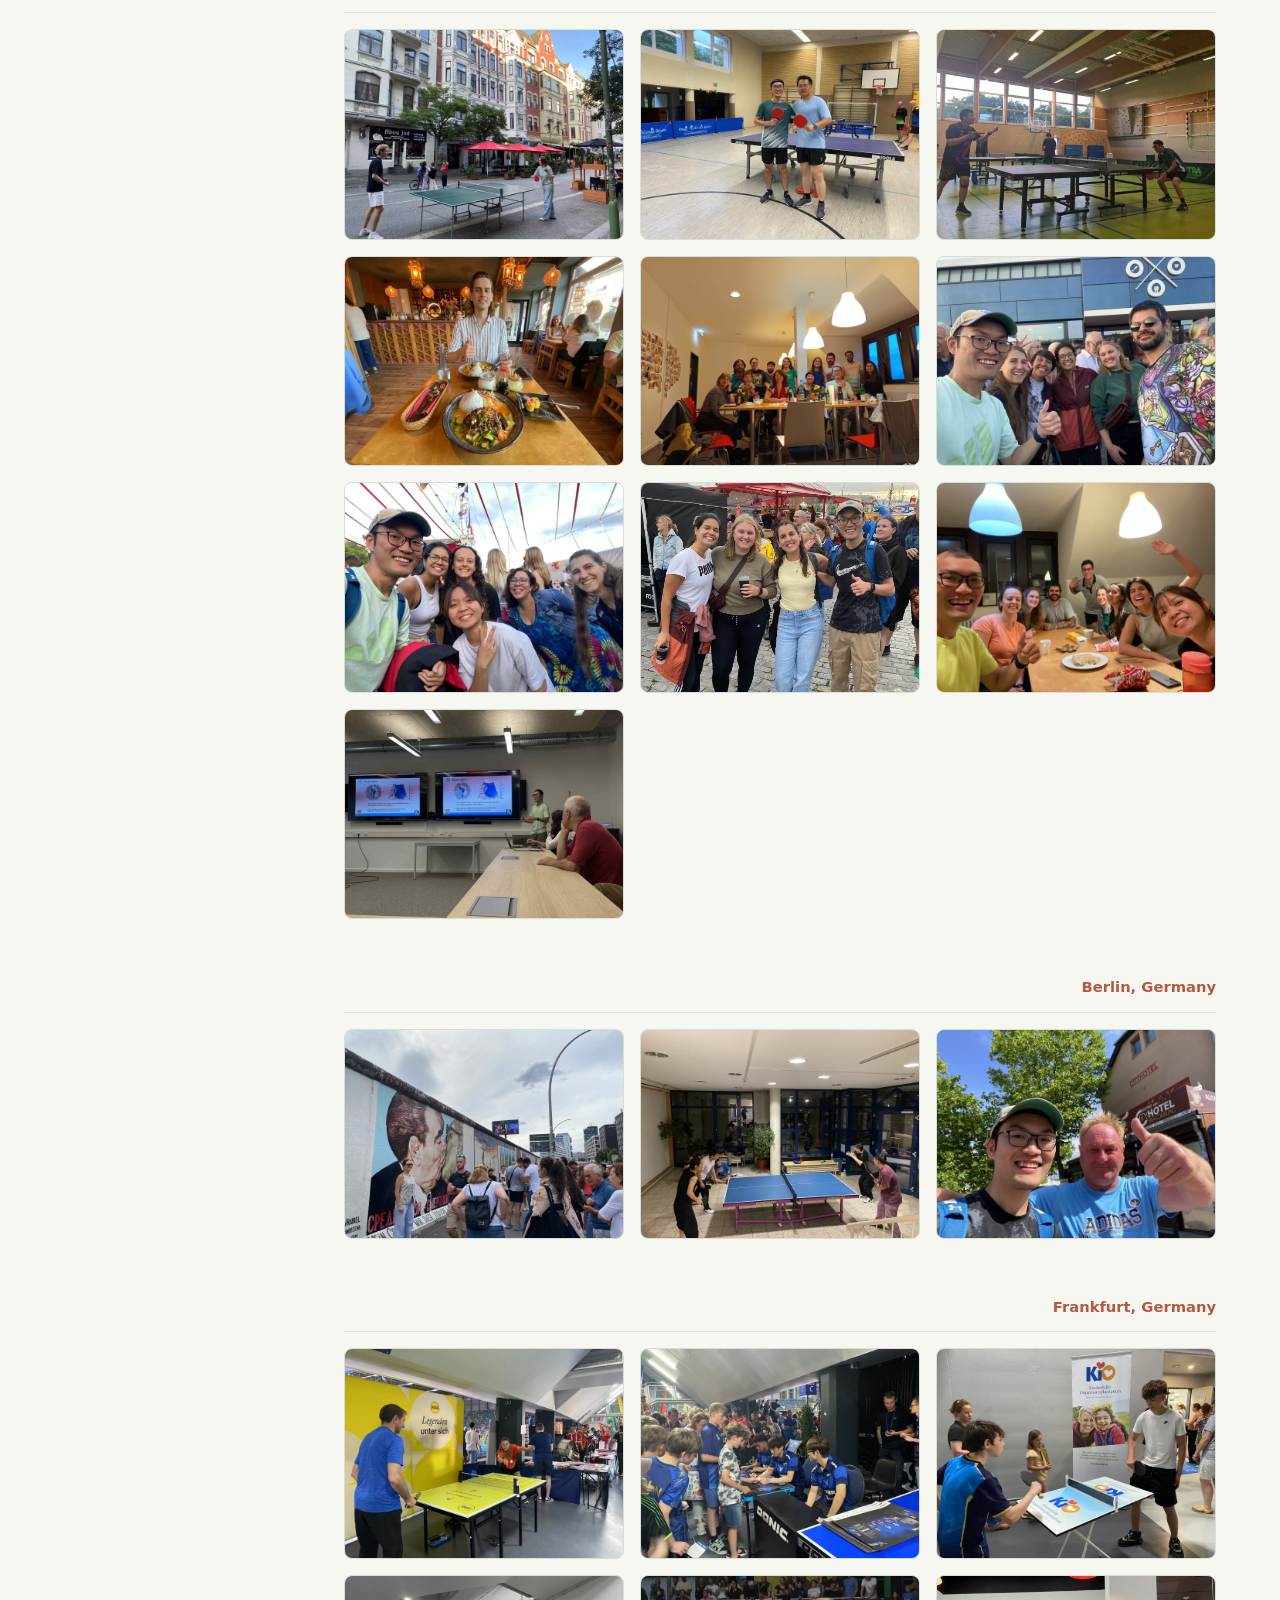
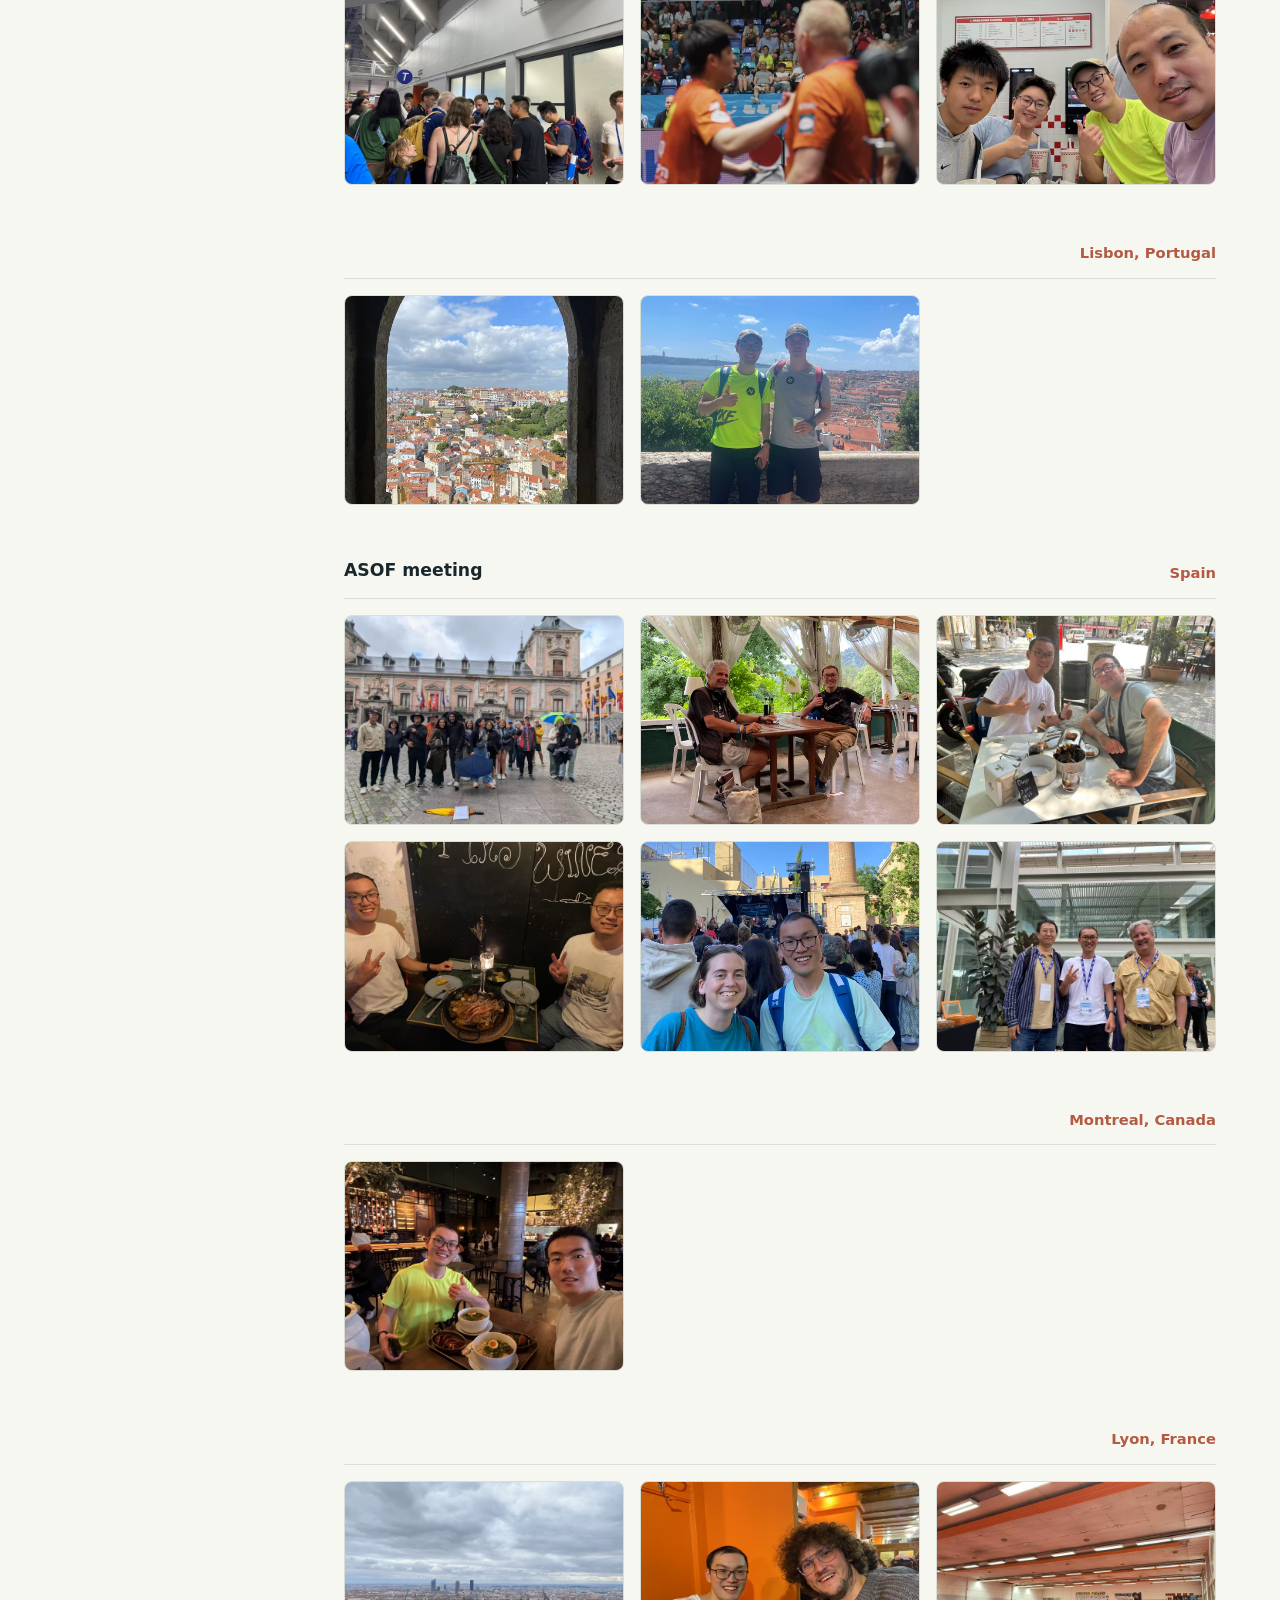
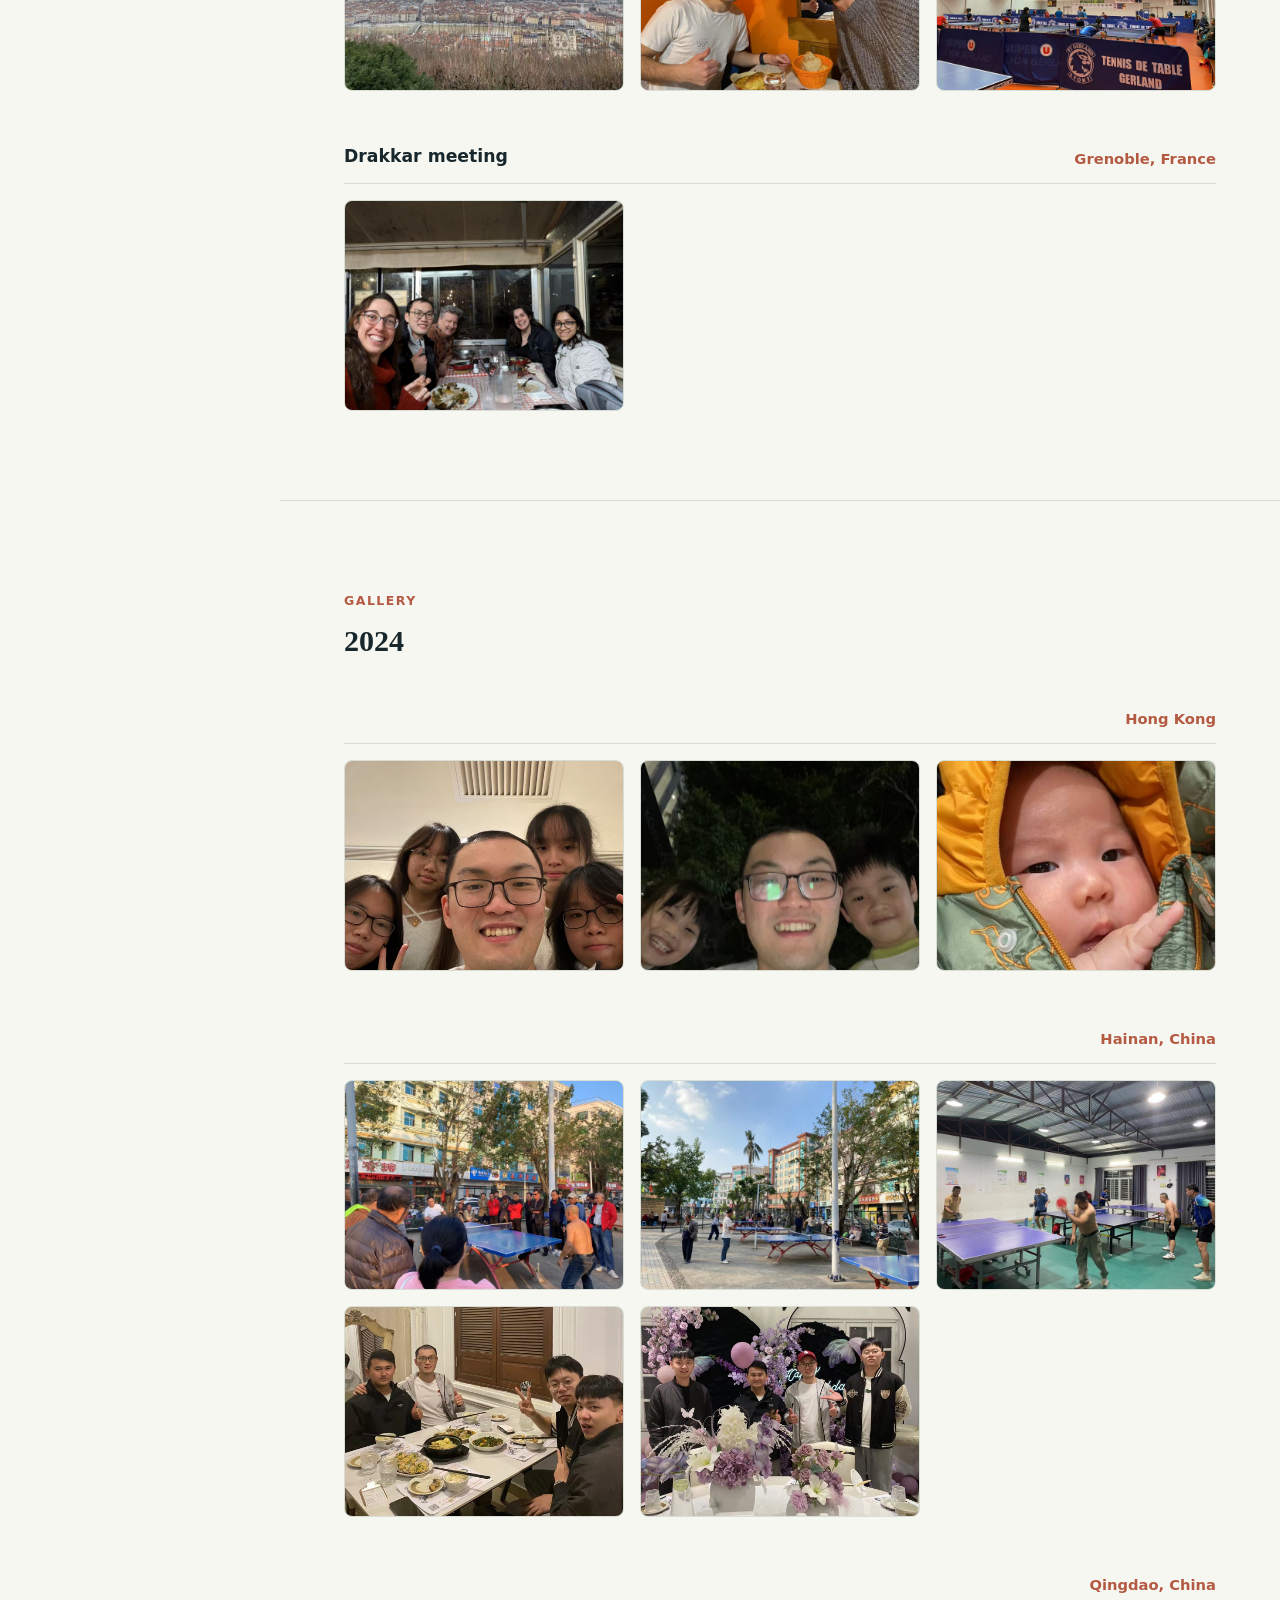
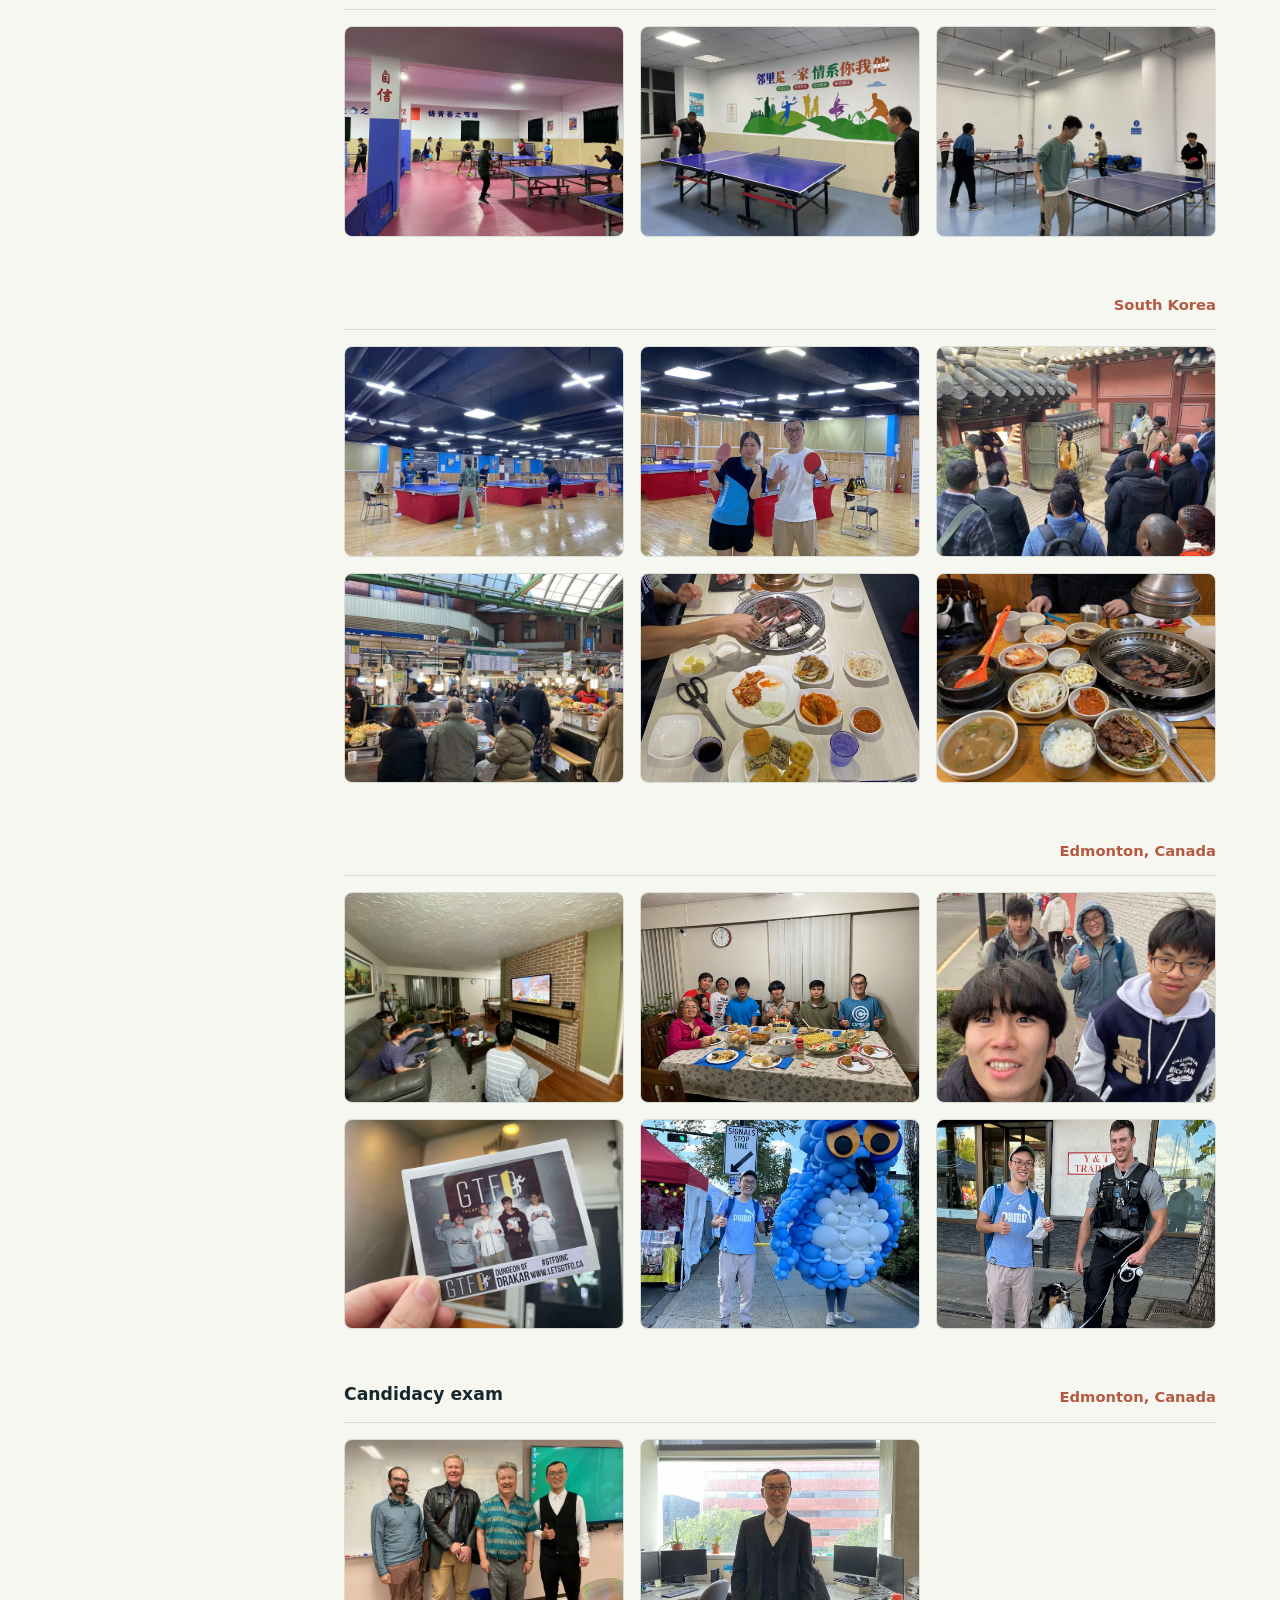
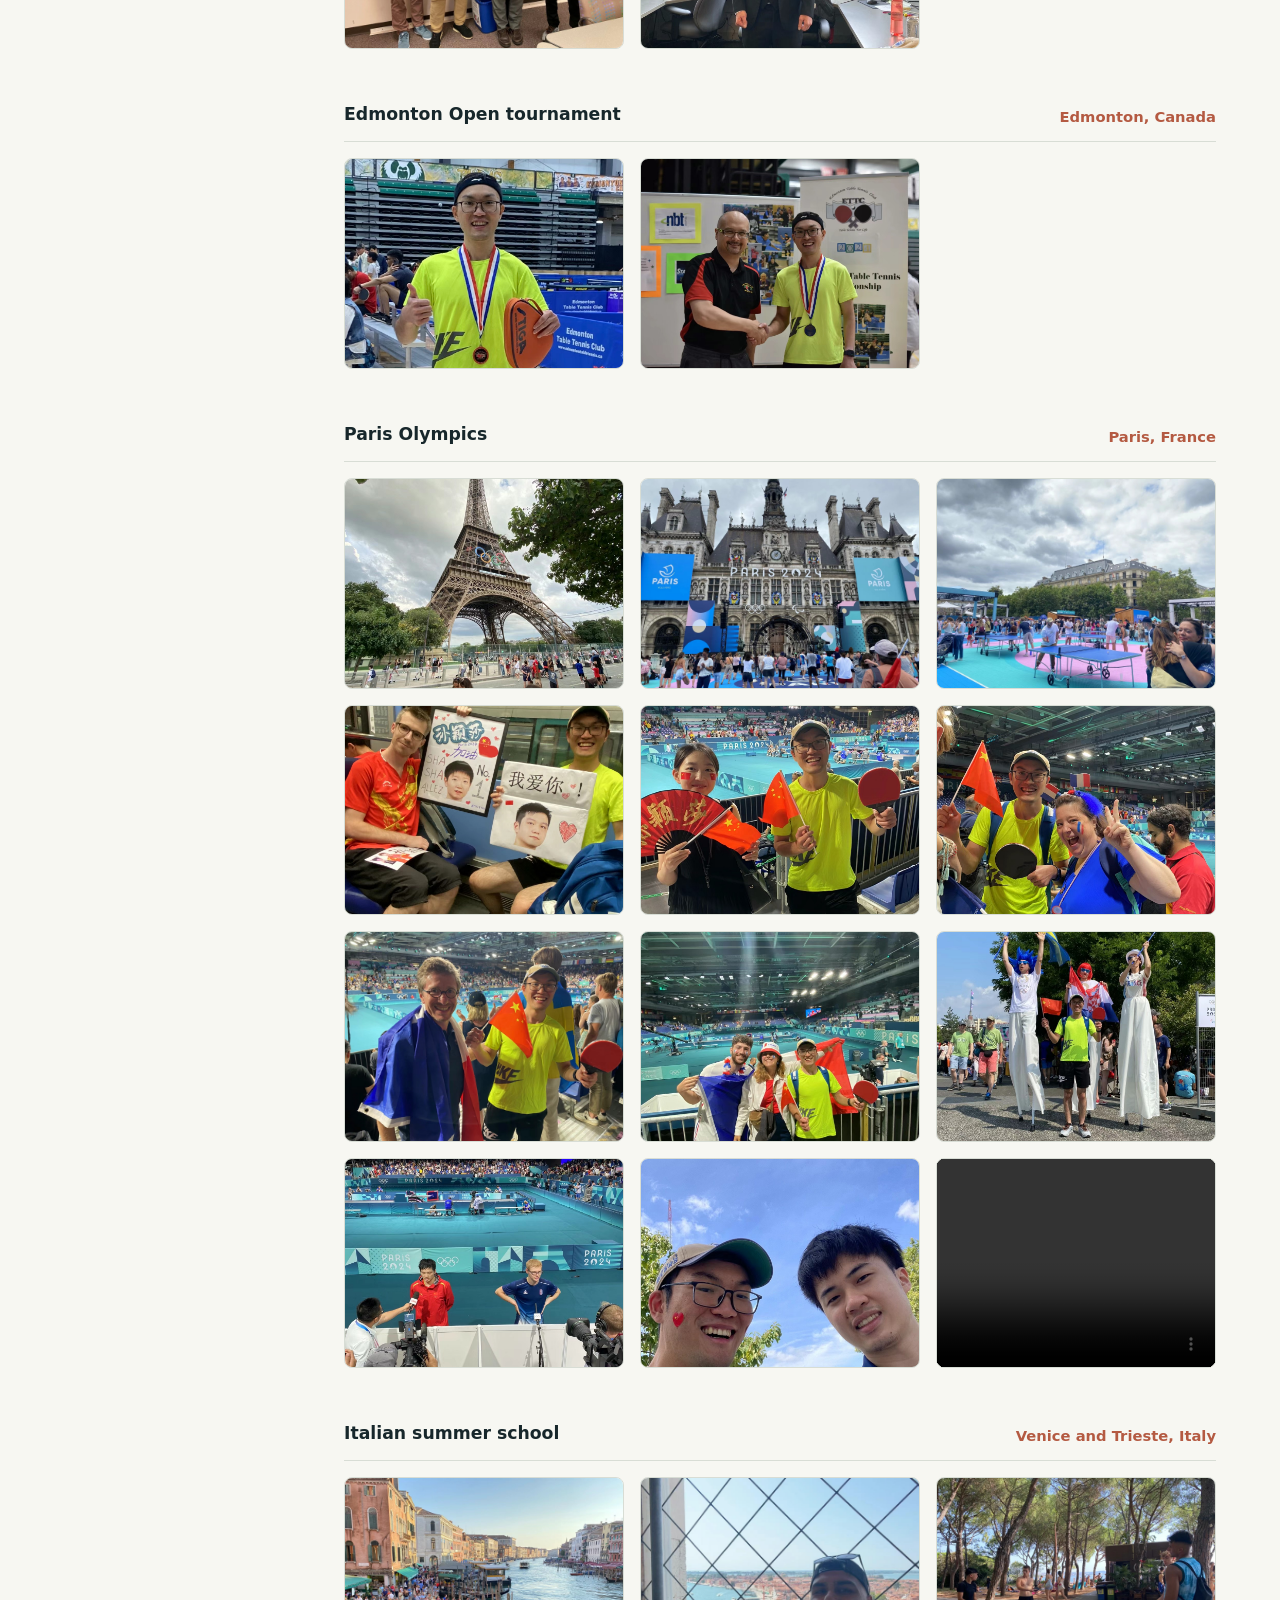
==== commit eb2736ec: "add a photo" ====
--- a/gallery.html
+++ b/gallery.html
@@ -147,8 +147,11 @@
                 <img src="assets/gallery-photos/202608_goodbye_Edmonton/2026-goodbye-edmonton-16.jpg" alt="Goodbye to Edmonton photo 16" />
               </figure>
               <figure class="photo-card">
+                <img src="assets/gallery-photos/202608_goodbye_Edmonton/2026-goodbye-edmonton-17.jpg" alt="Goodbye to Edmonton photo 17" />
+              </figure>
+              <figure class="photo-card">
                 <video controls preload="metadata">
-                  <source src="assets/gallery-photos/202608_goodbye_Edmonton/2026-goodbye-edmonton-17.mp4" type="video/mp4" />
+                  <source src="assets/gallery-photos/202608_goodbye_Edmonton/2026-goodbye-edmonton-18.mp4" type="video/mp4" />
                 </video>
               </figure>
             </div>
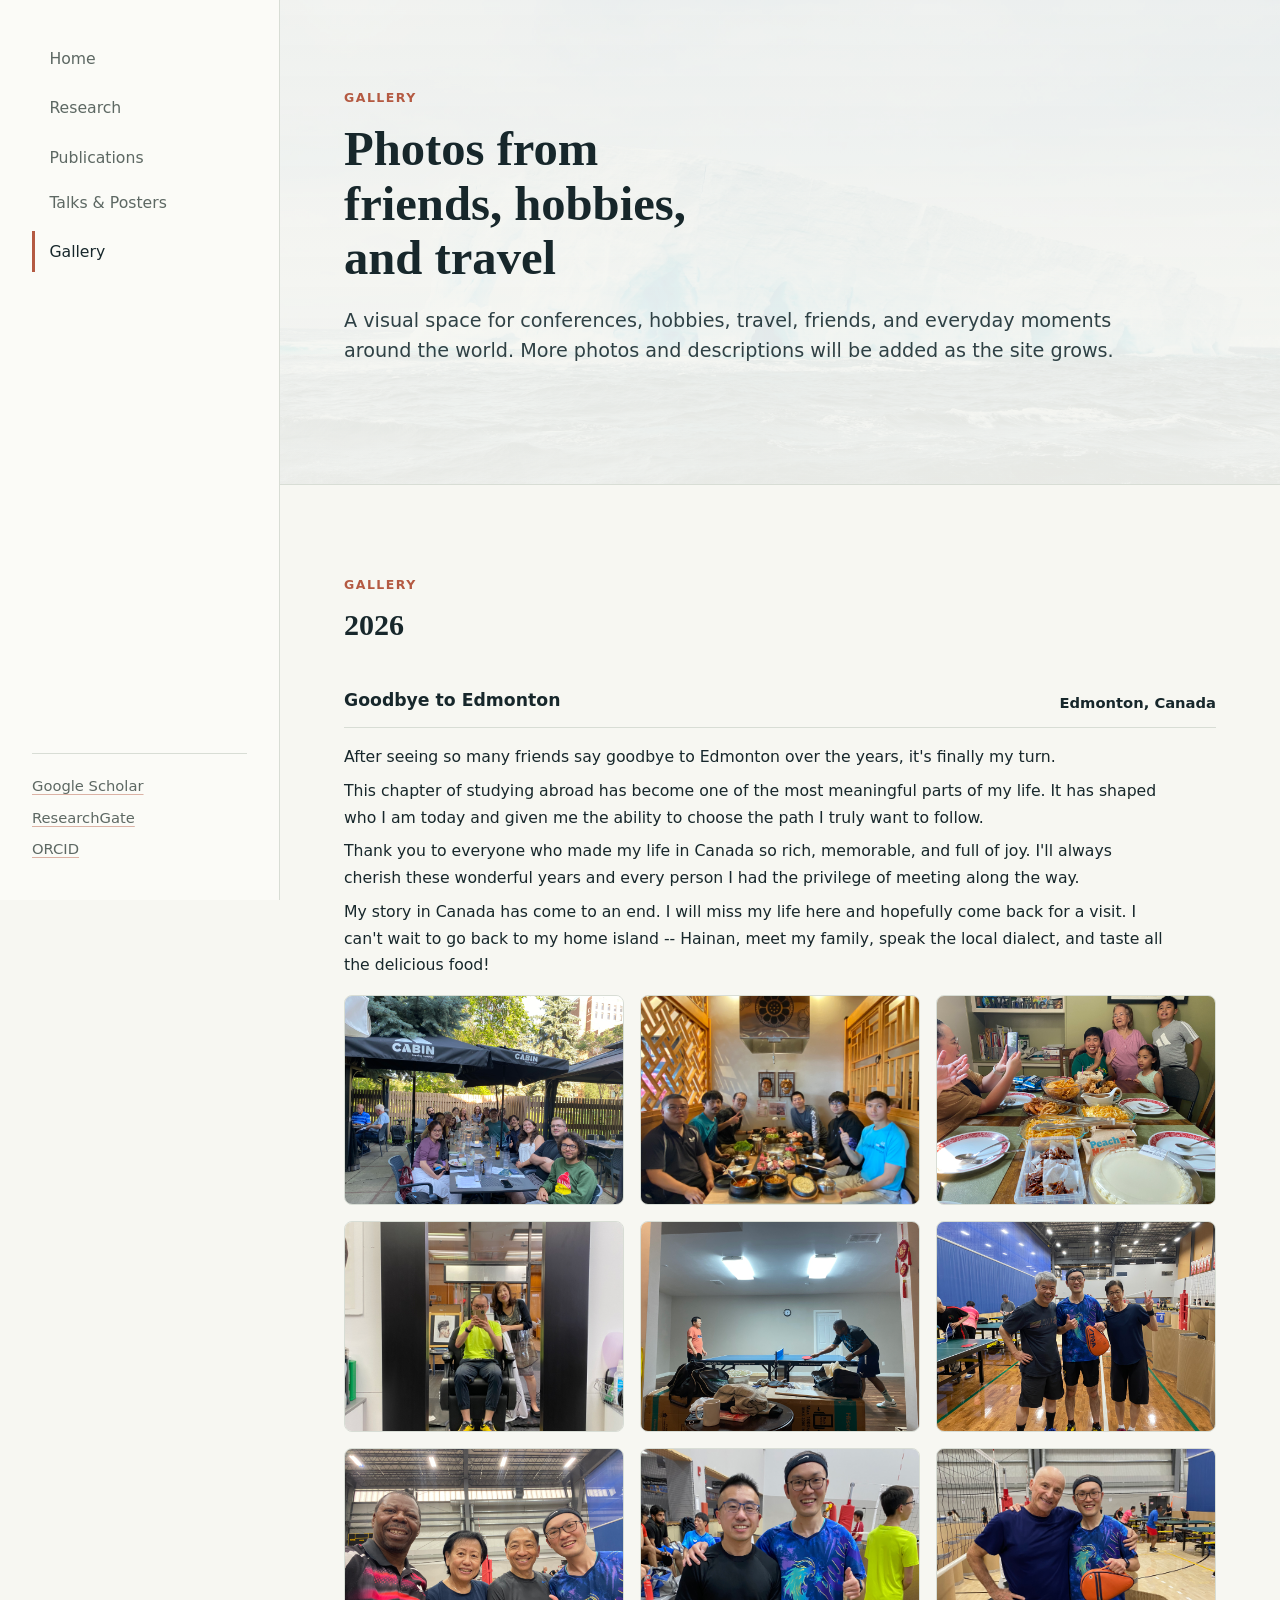
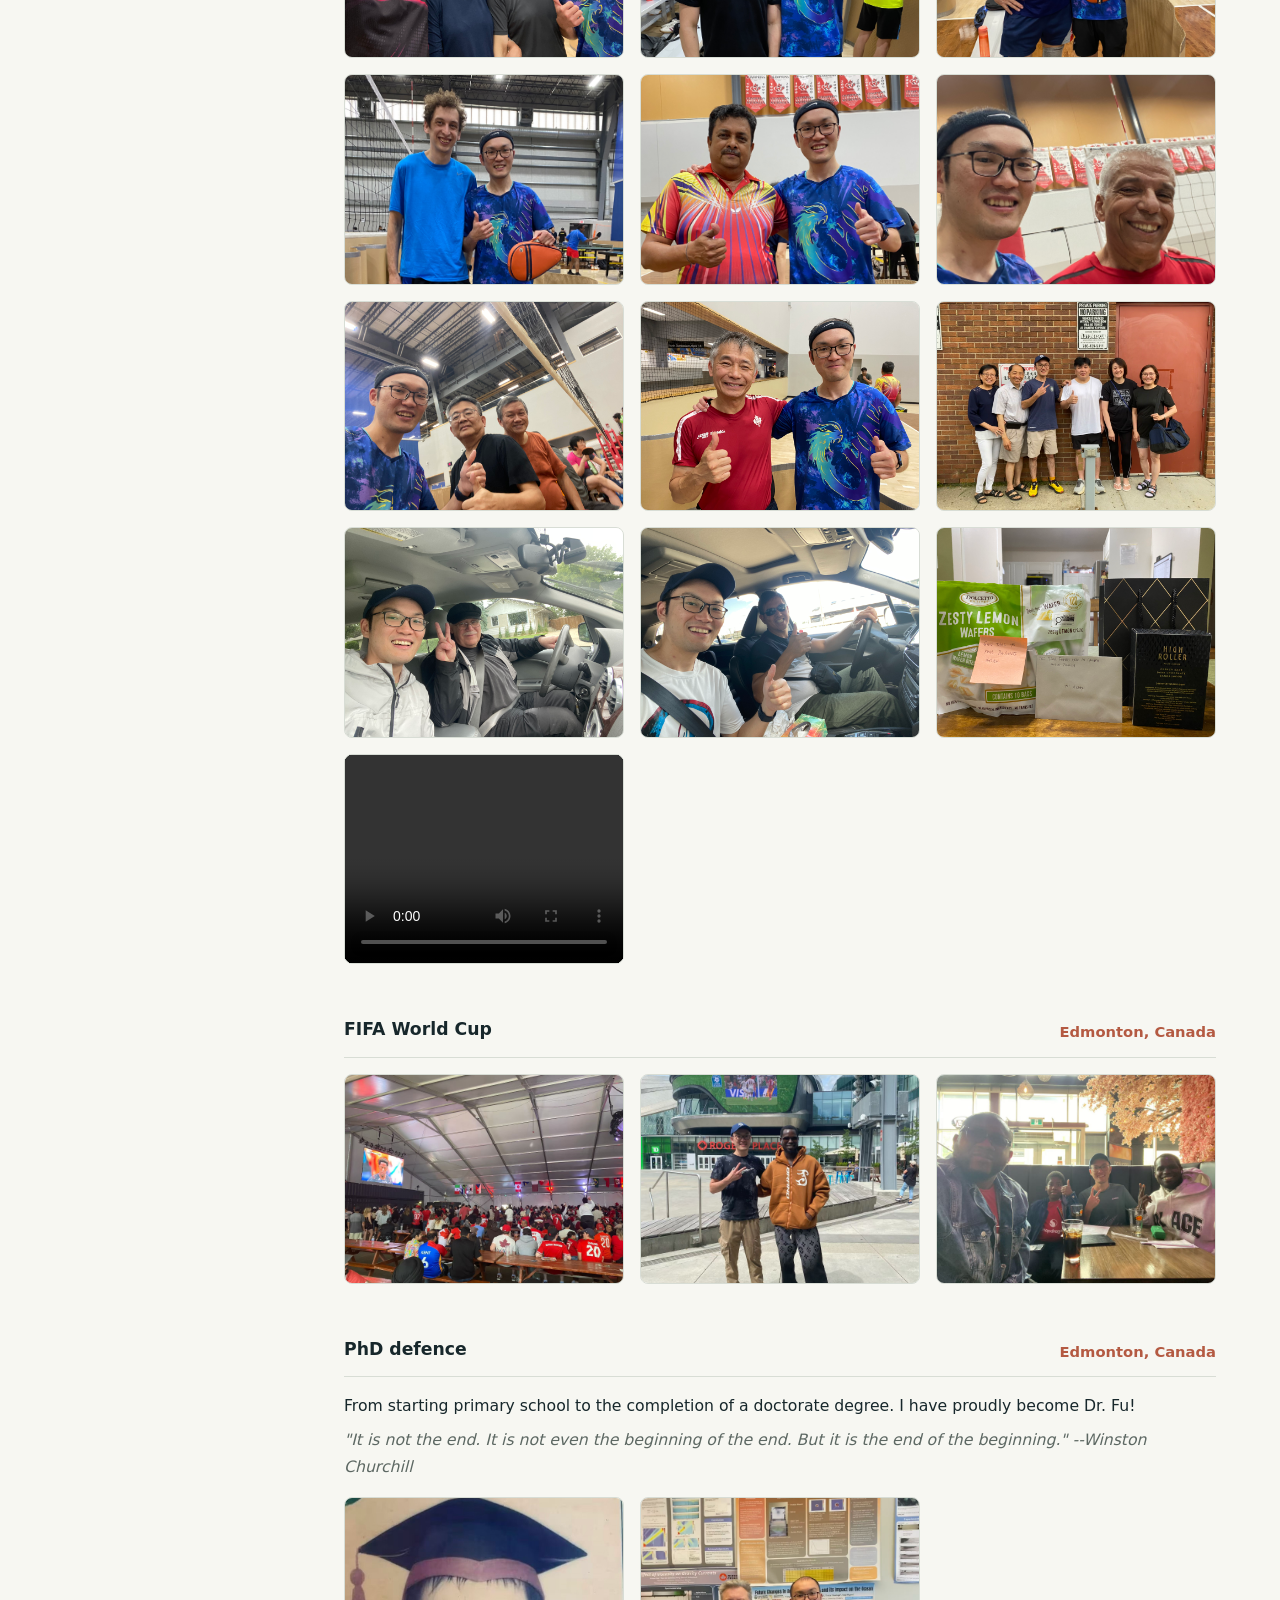
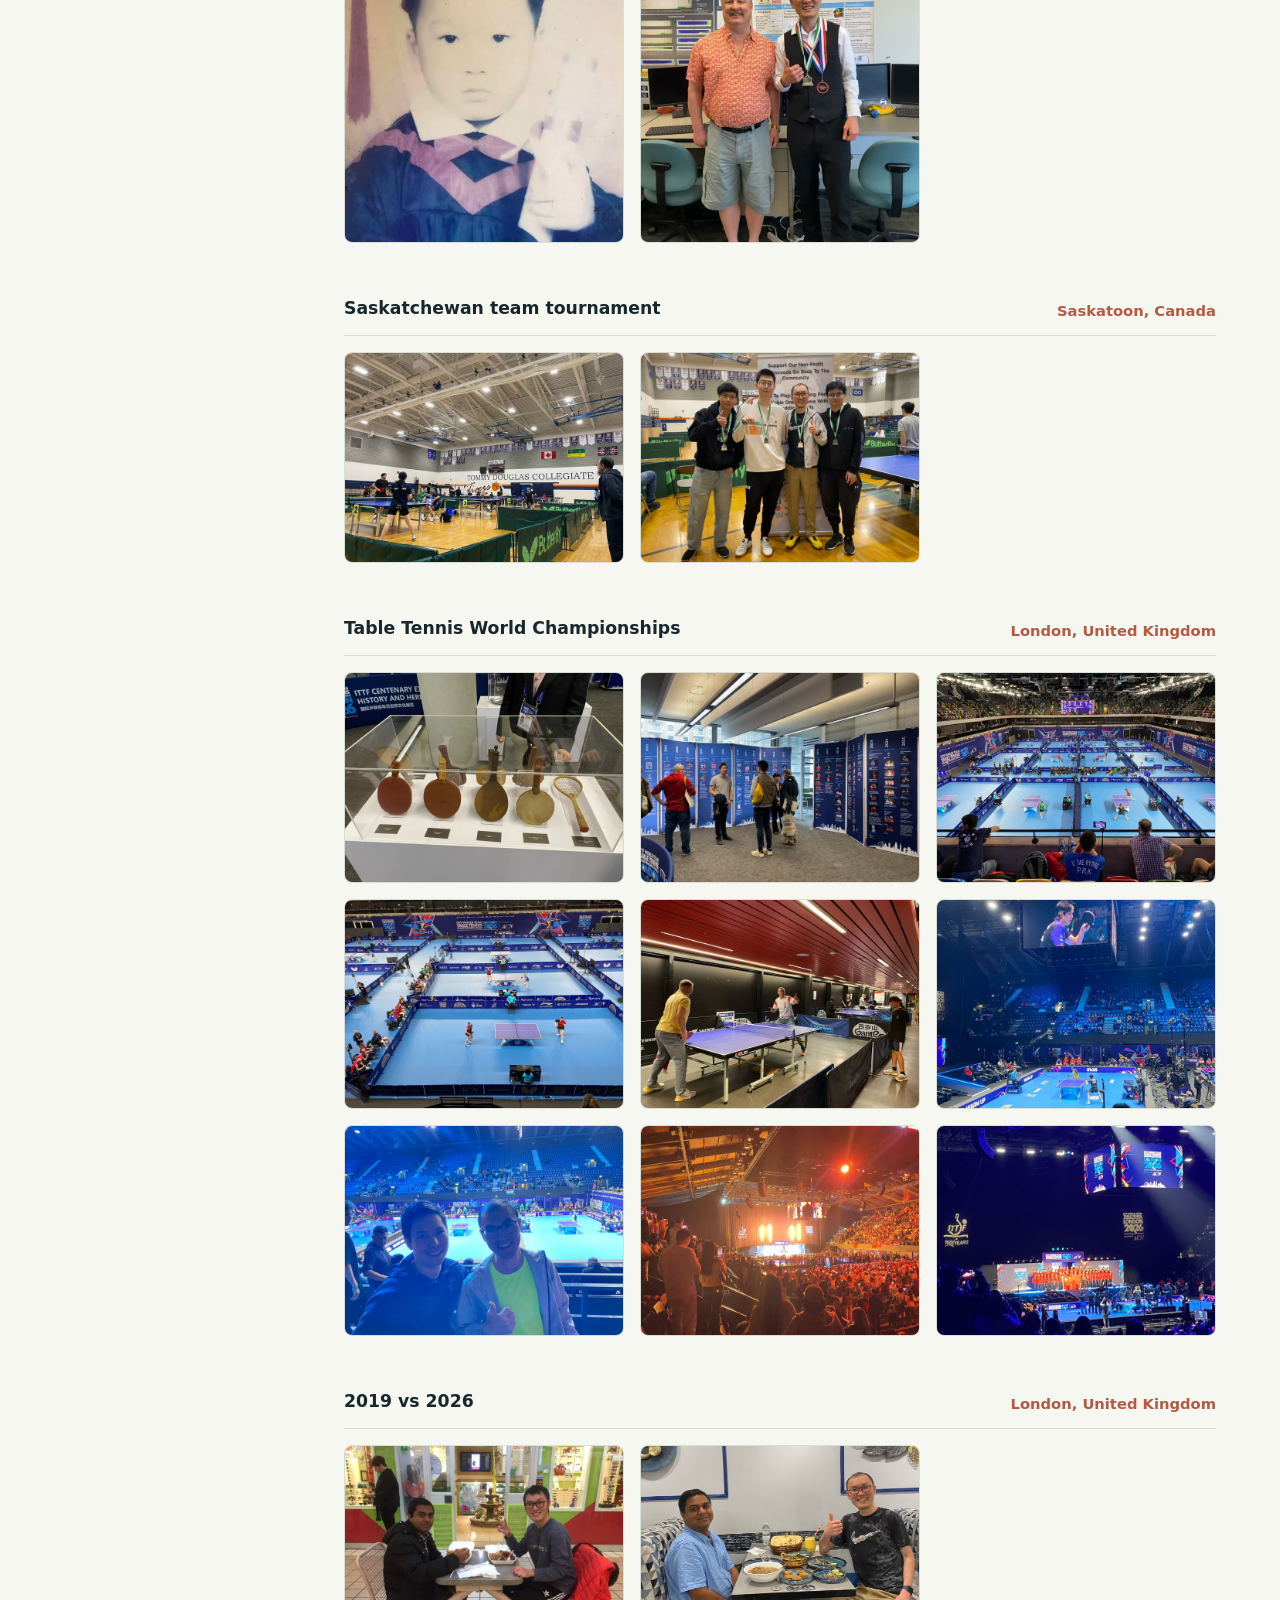
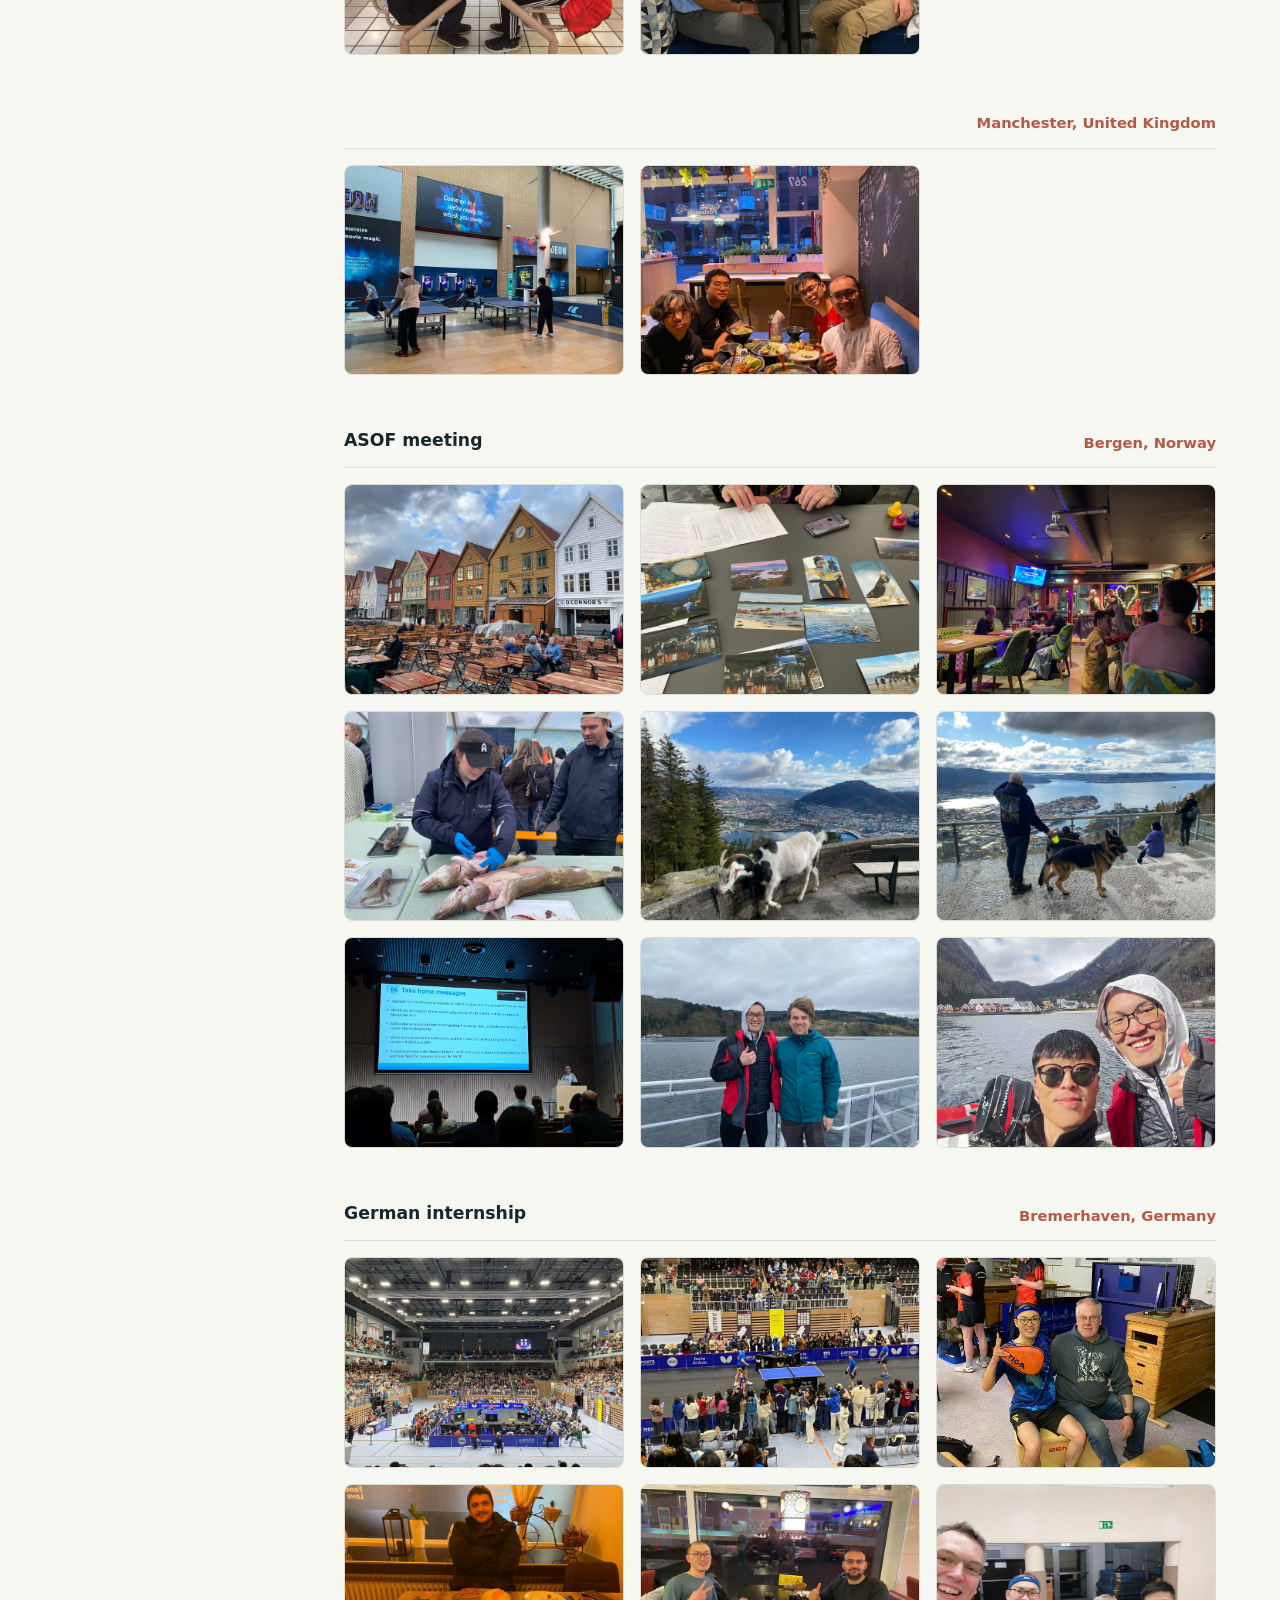
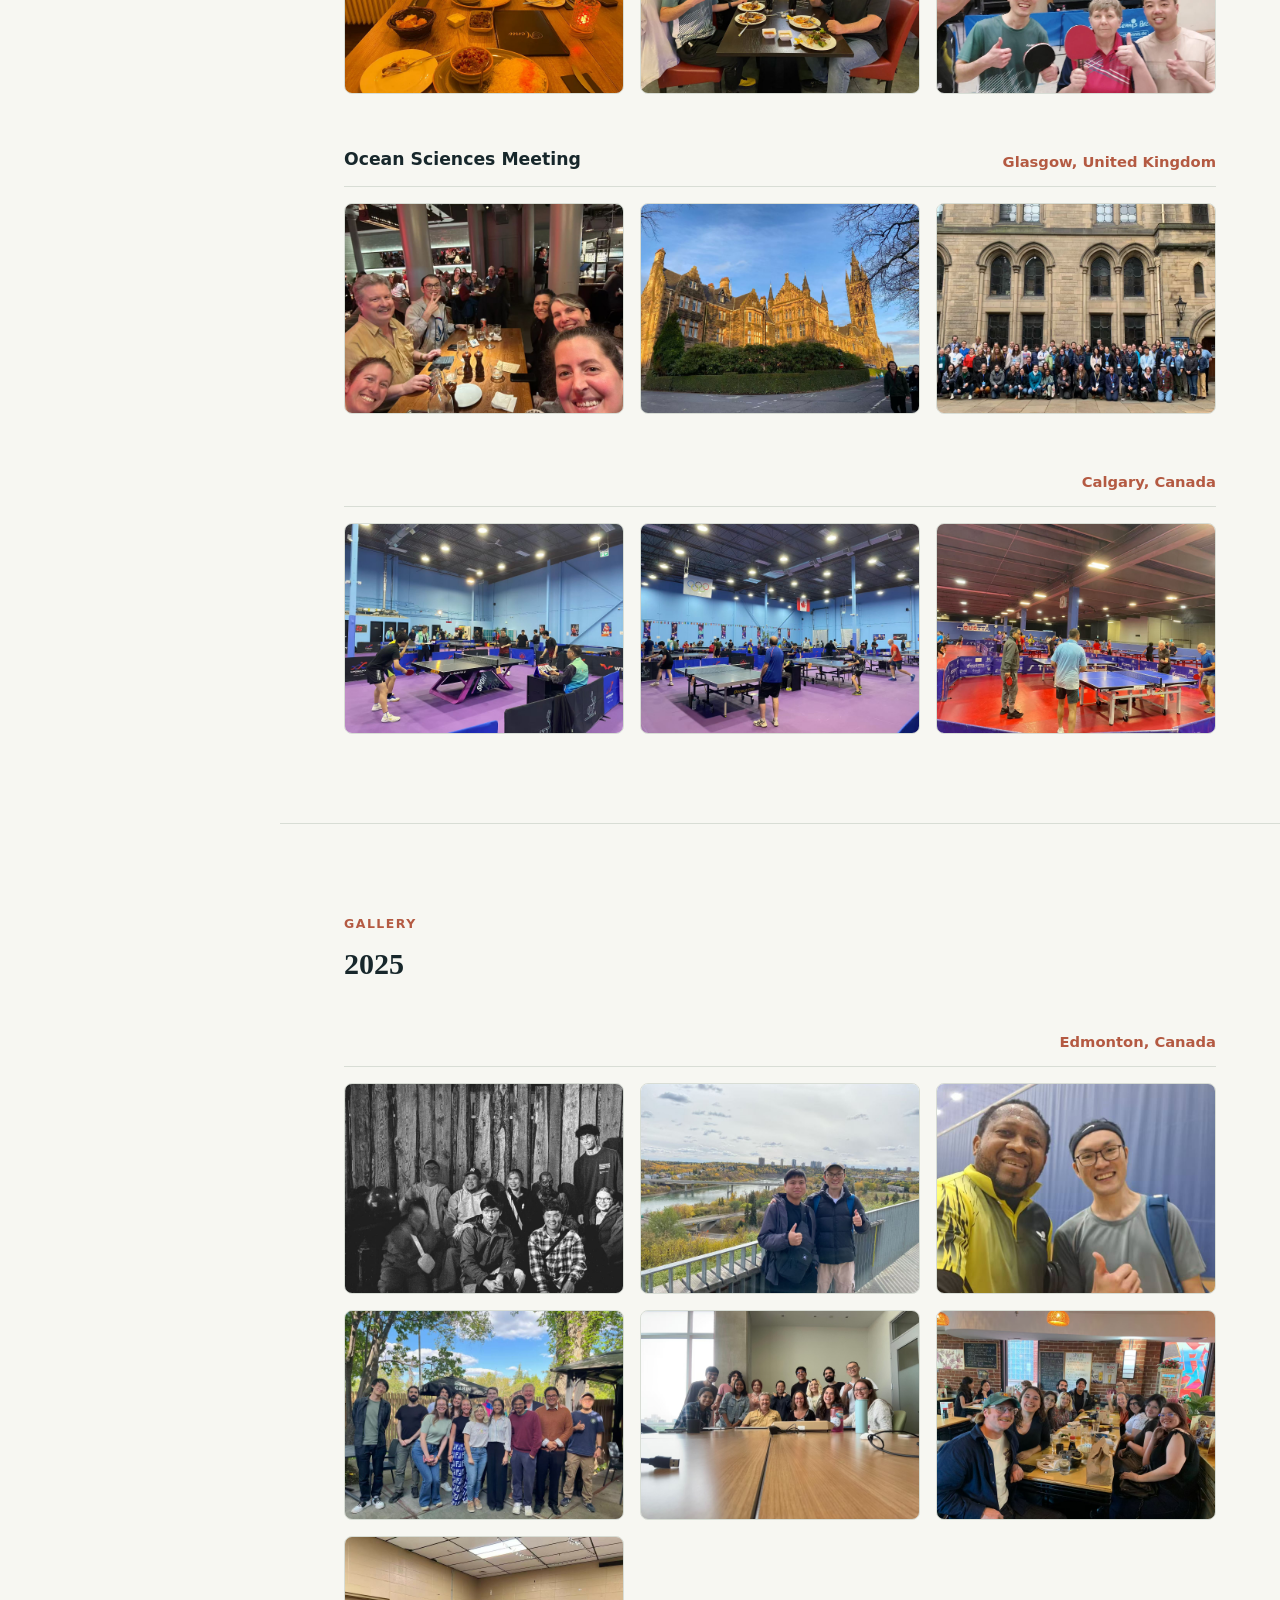
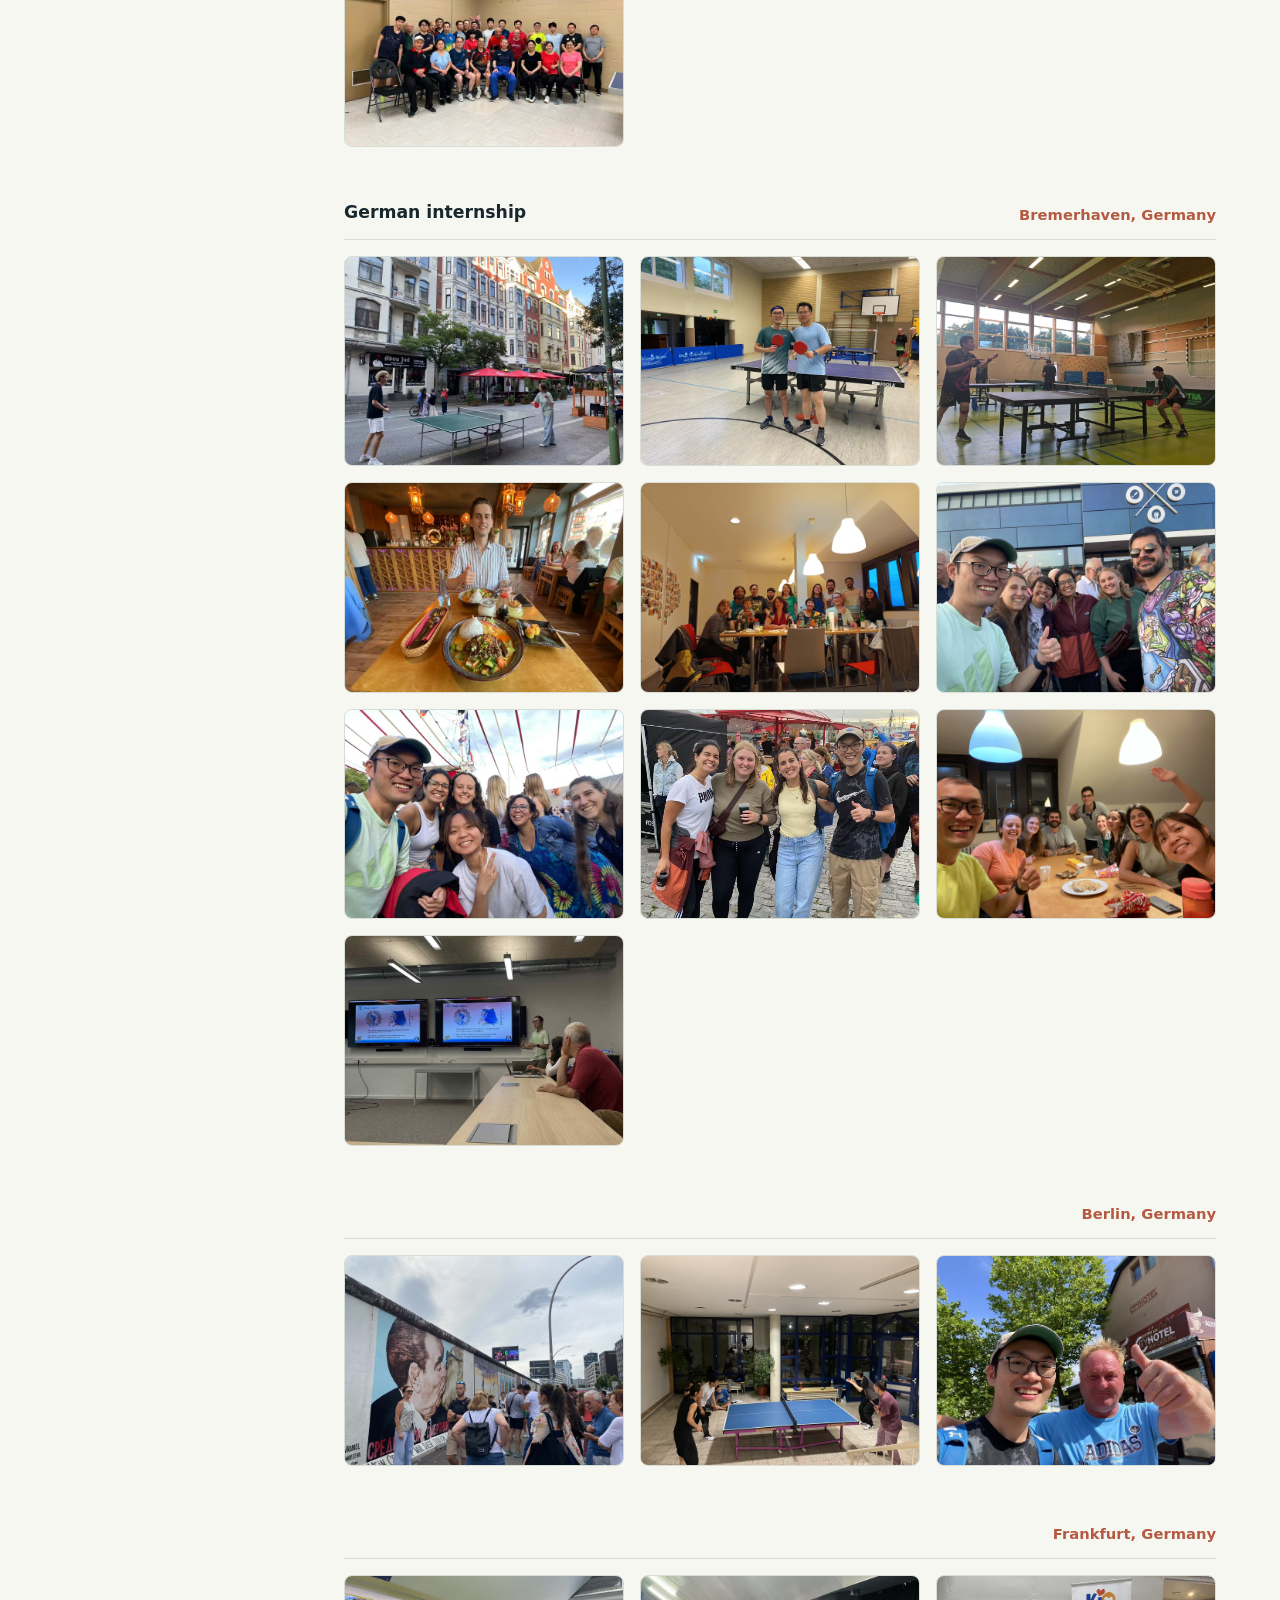
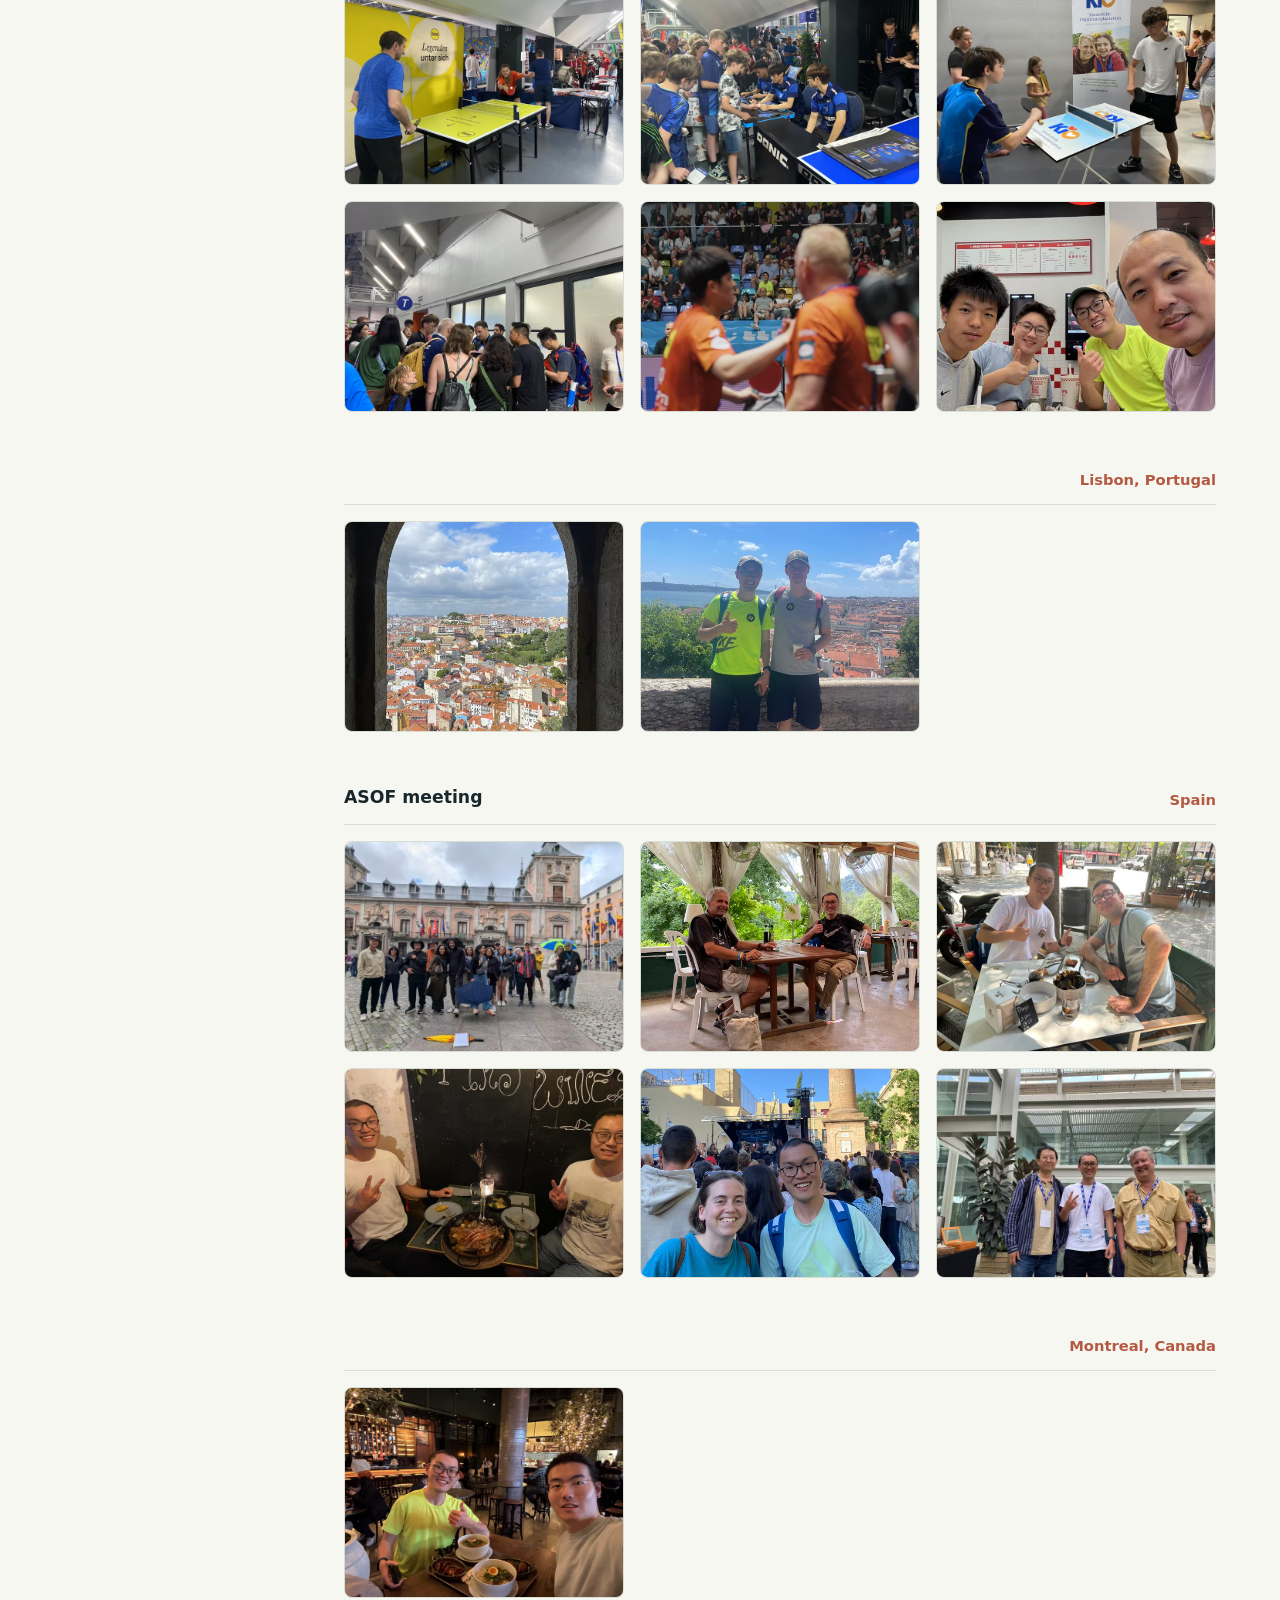
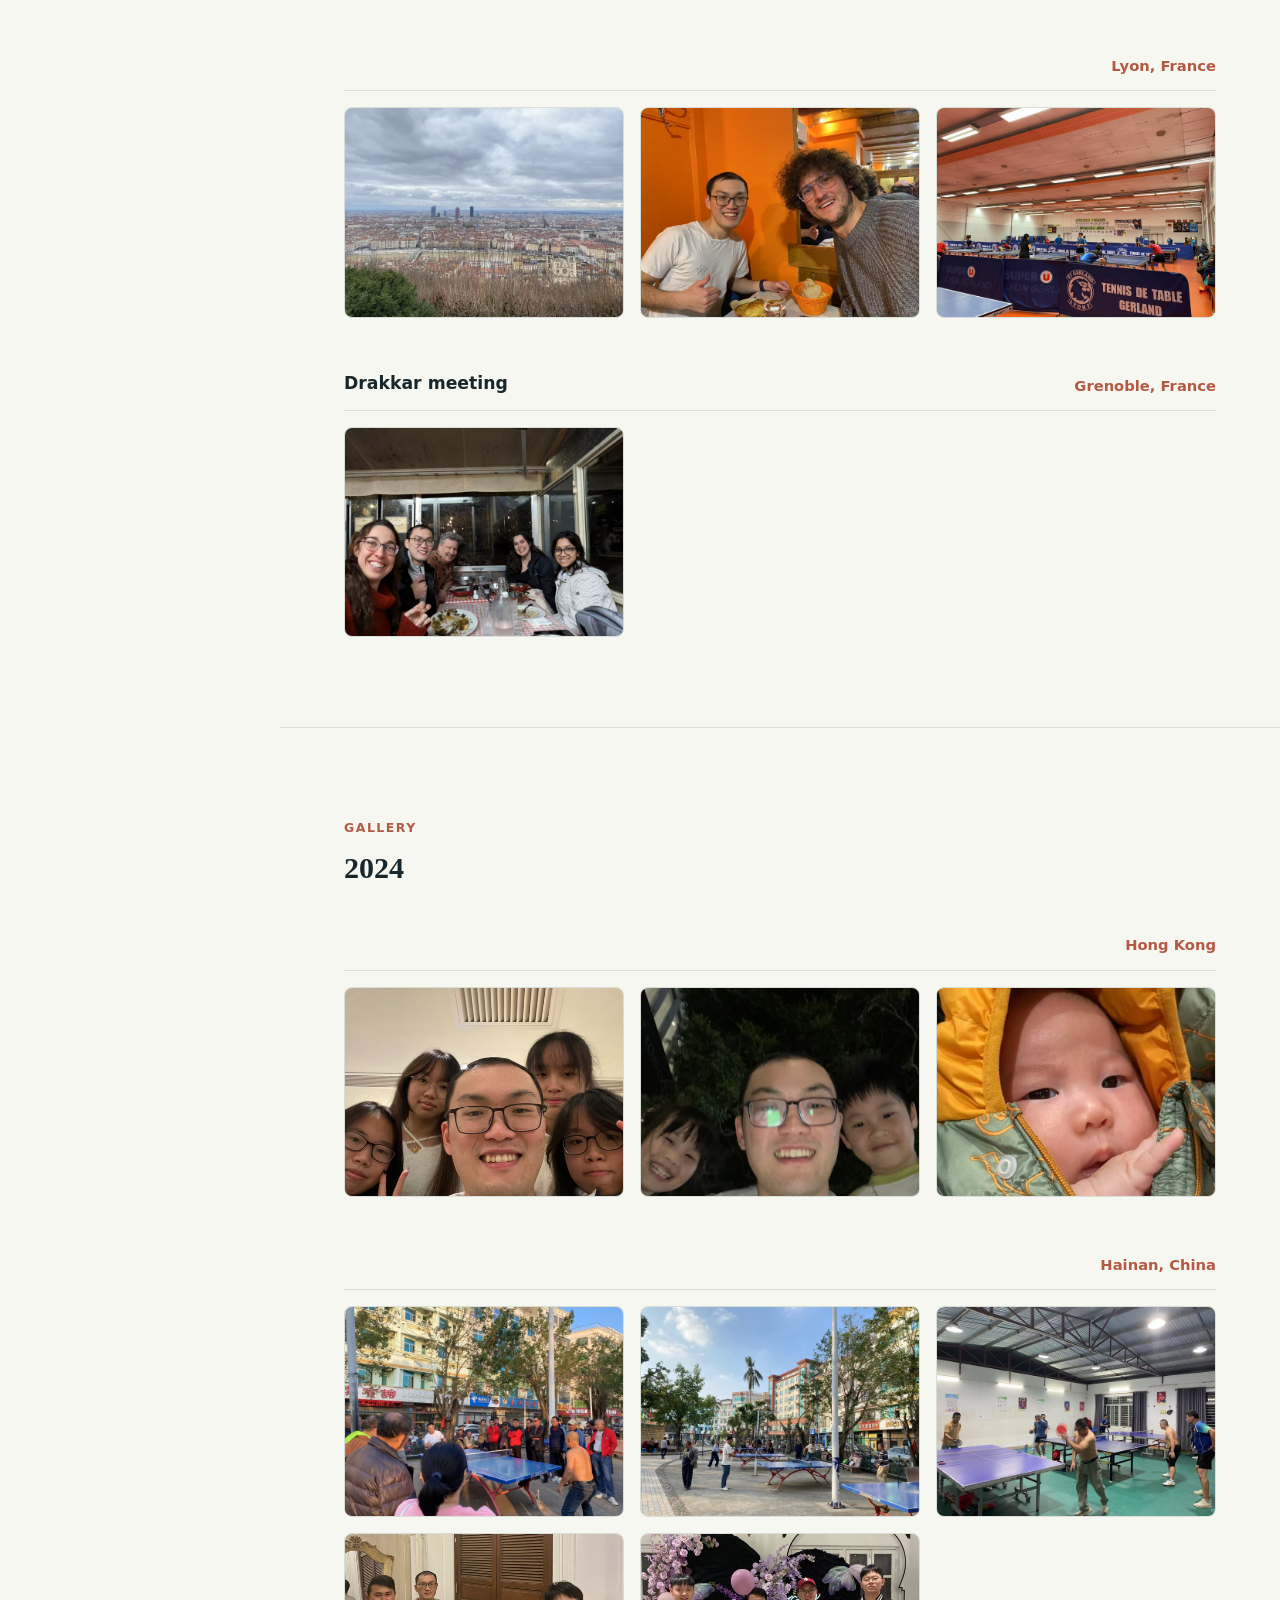
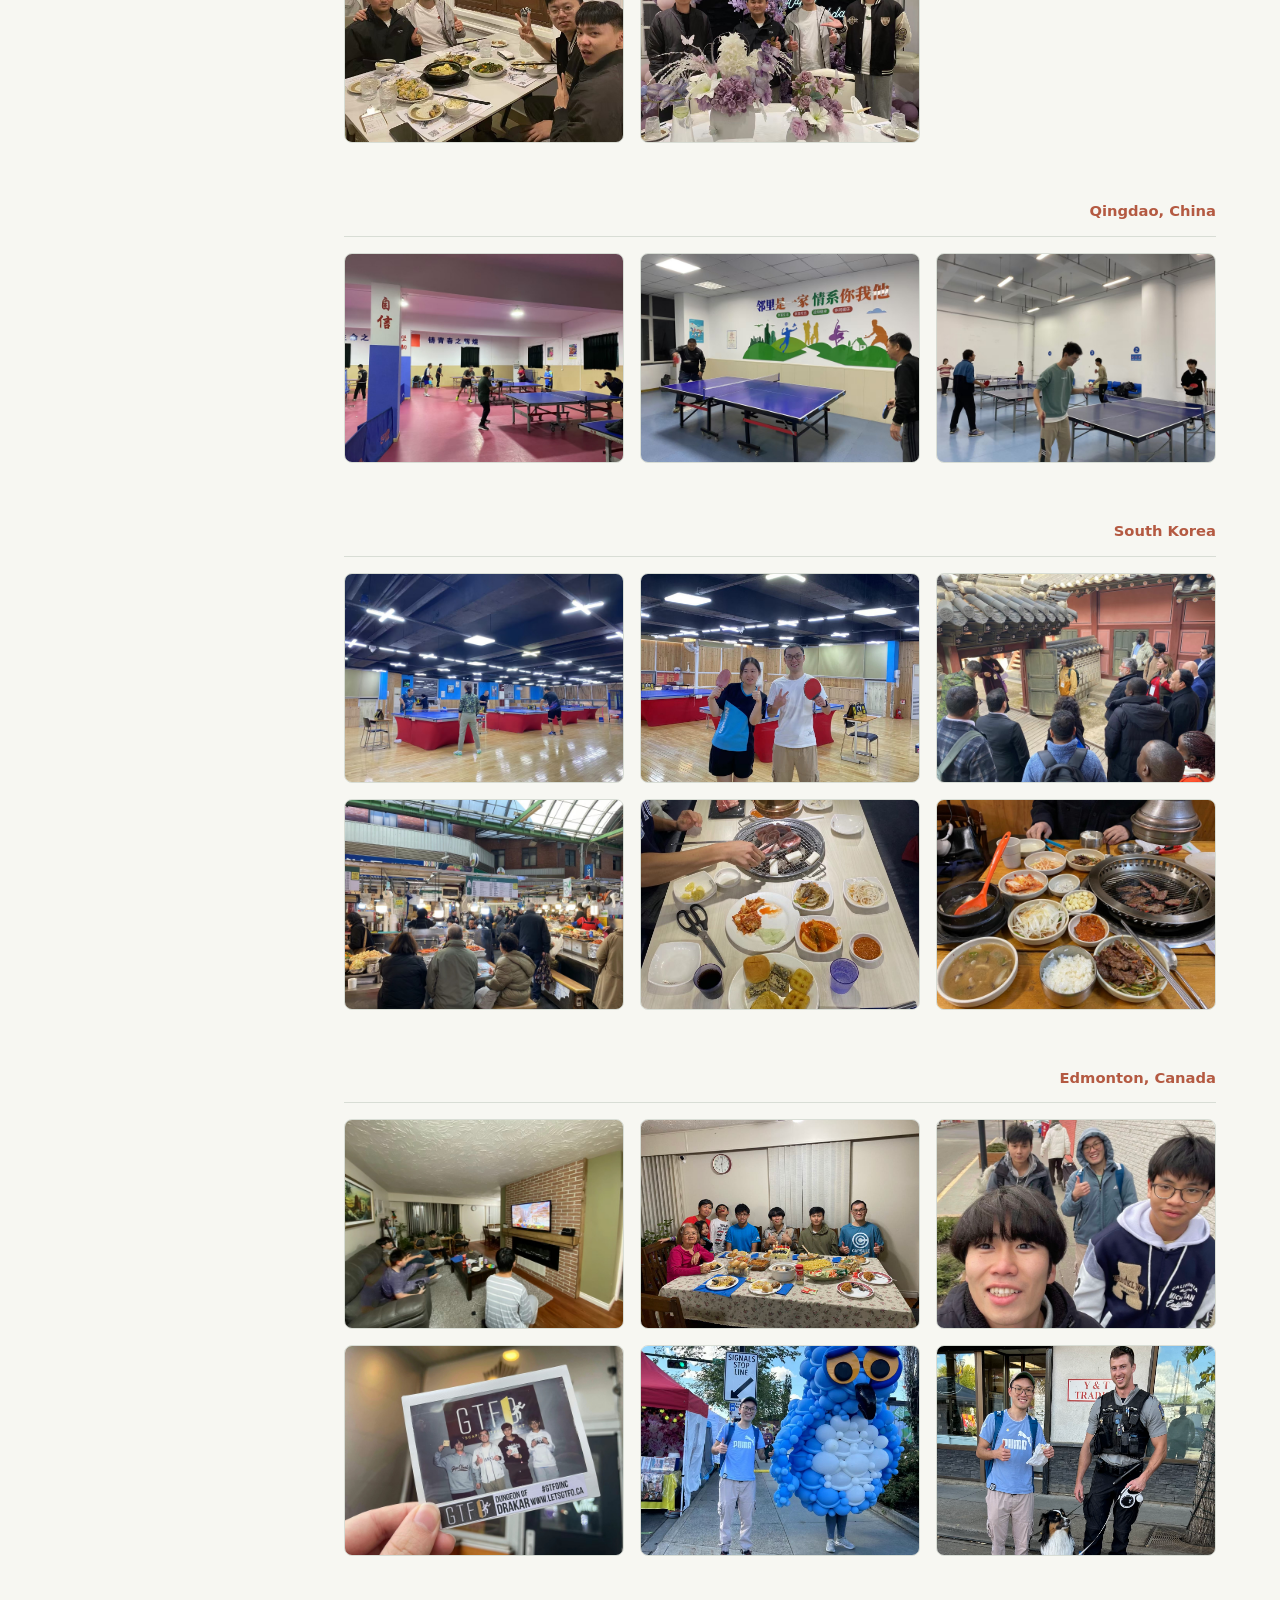
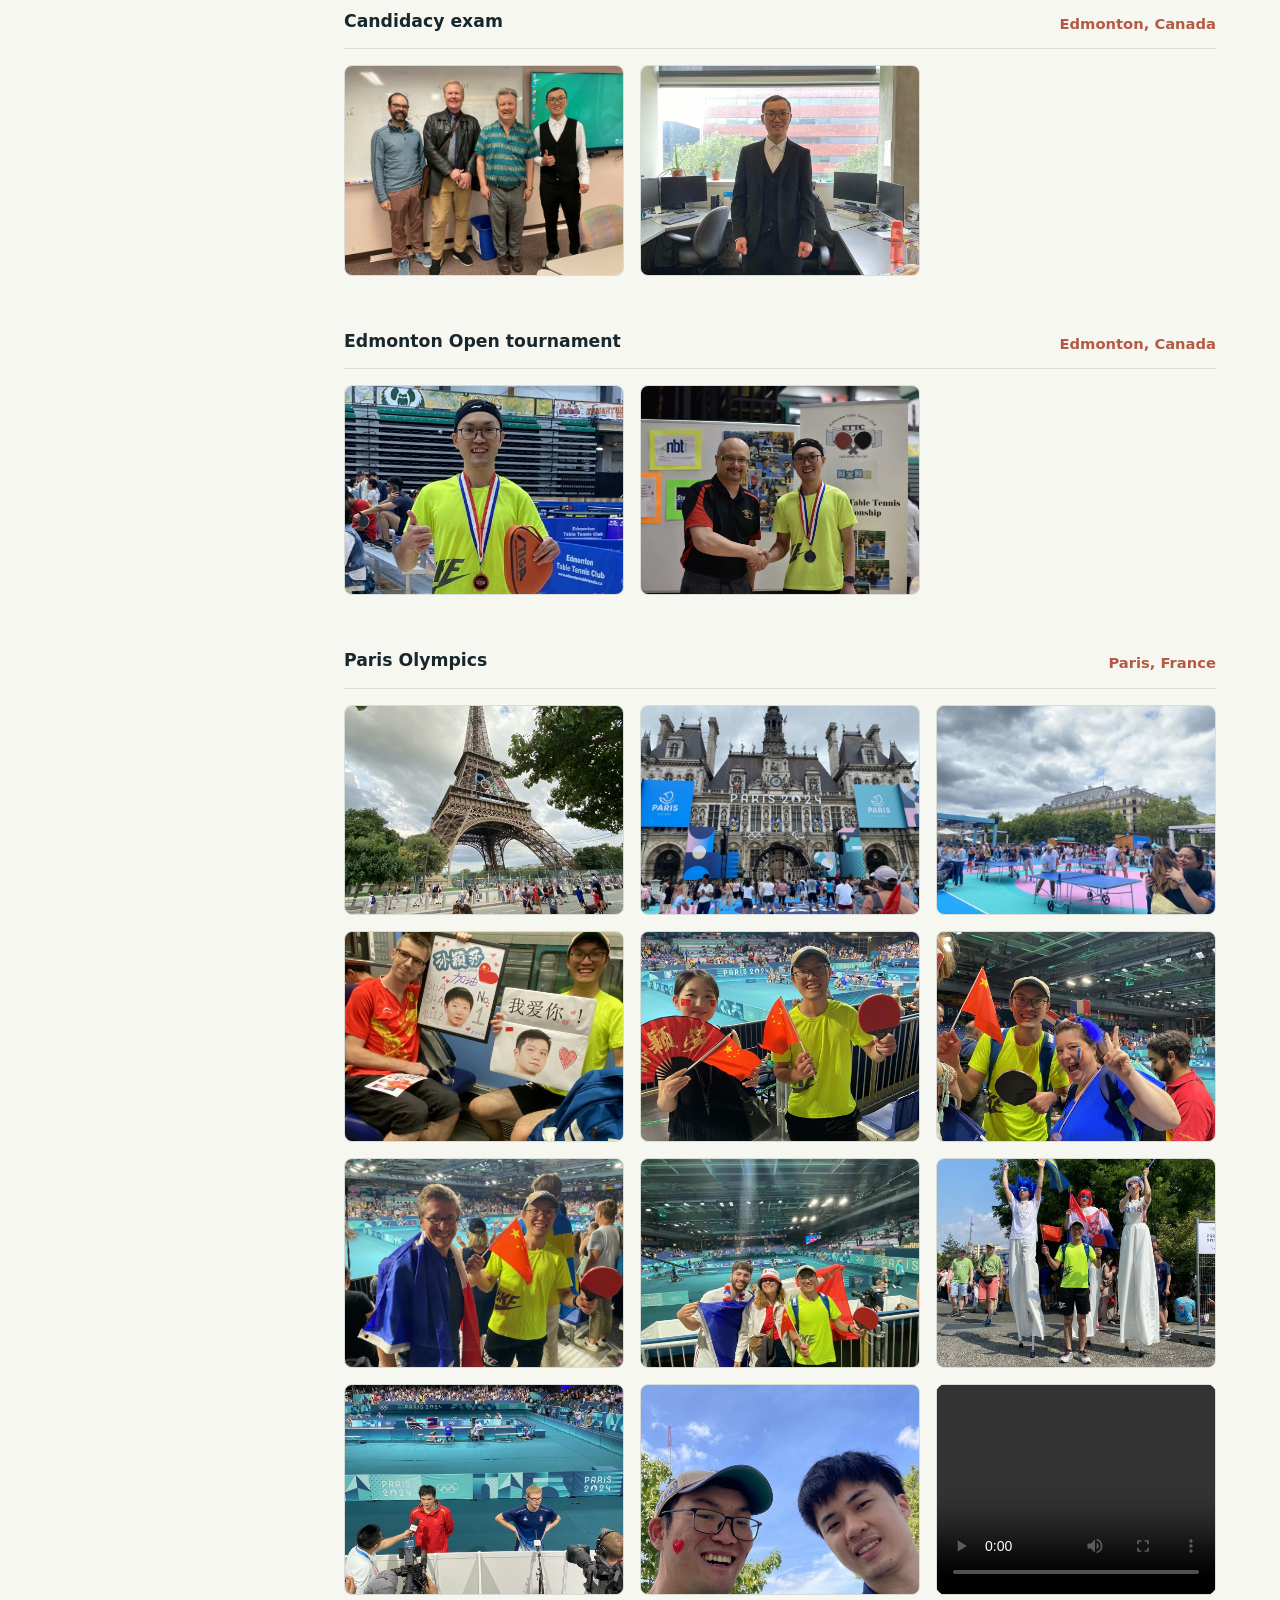
==== commit 8b1076ad: "change photos" ====
--- a/gallery.html
+++ b/gallery.html
@@ -150,8 +150,11 @@
                 <img src="assets/gallery-photos/202608_goodbye_Edmonton/2026-goodbye-edmonton-17.jpg" alt="Goodbye to Edmonton photo 17" />
               </figure>
               <figure class="photo-card">
+                <img src="assets/gallery-photos/202608_goodbye_Edmonton/2026-goodbye-edmonton-18.jpg" alt="Goodbye to Edmonton photo 18" />
+              </figure>
+              <figure class="photo-card">
                 <video controls preload="metadata">
-                  <source src="assets/gallery-photos/202608_goodbye_Edmonton/2026-goodbye-edmonton-18.mp4" type="video/mp4" />
+                  <source src="assets/gallery-photos/202608_goodbye_Edmonton/2026-goodbye-edmonton-19.mp4" type="video/mp4" />
                 </video>
               </figure>
             </div>
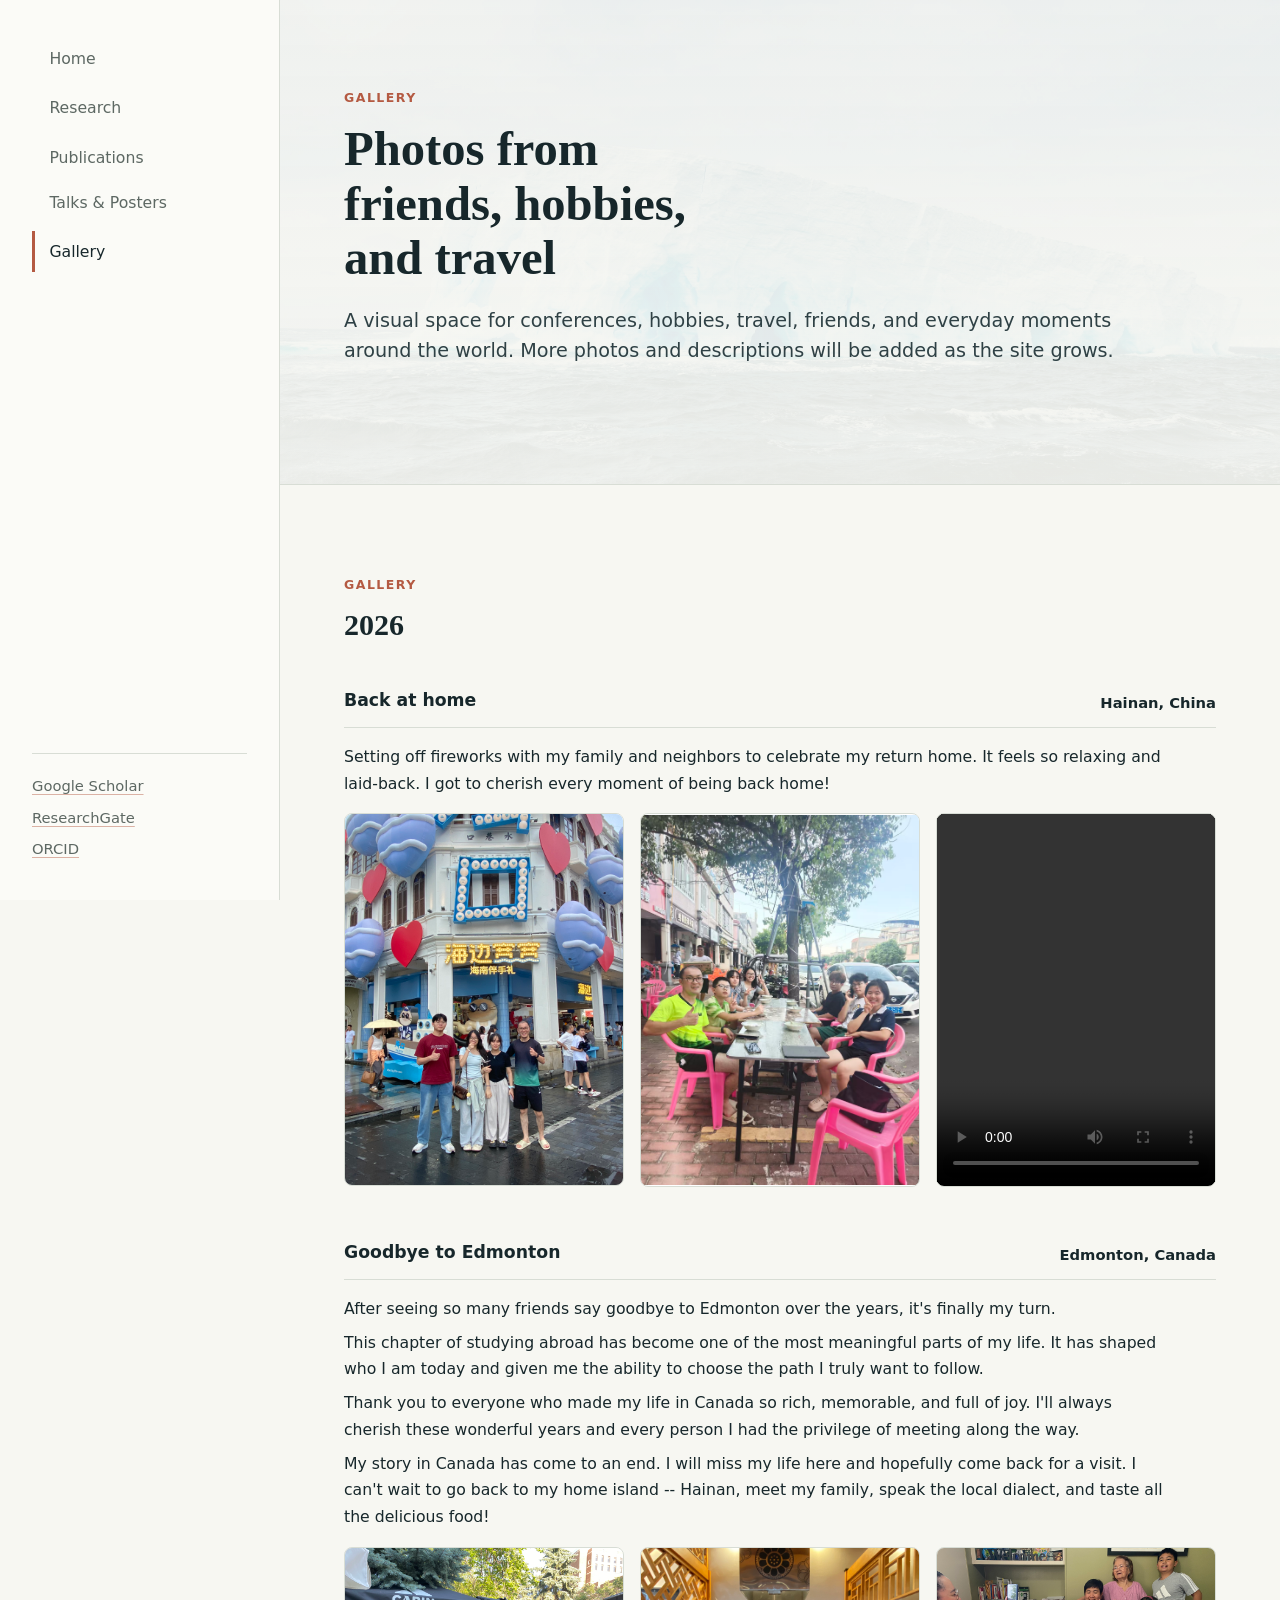
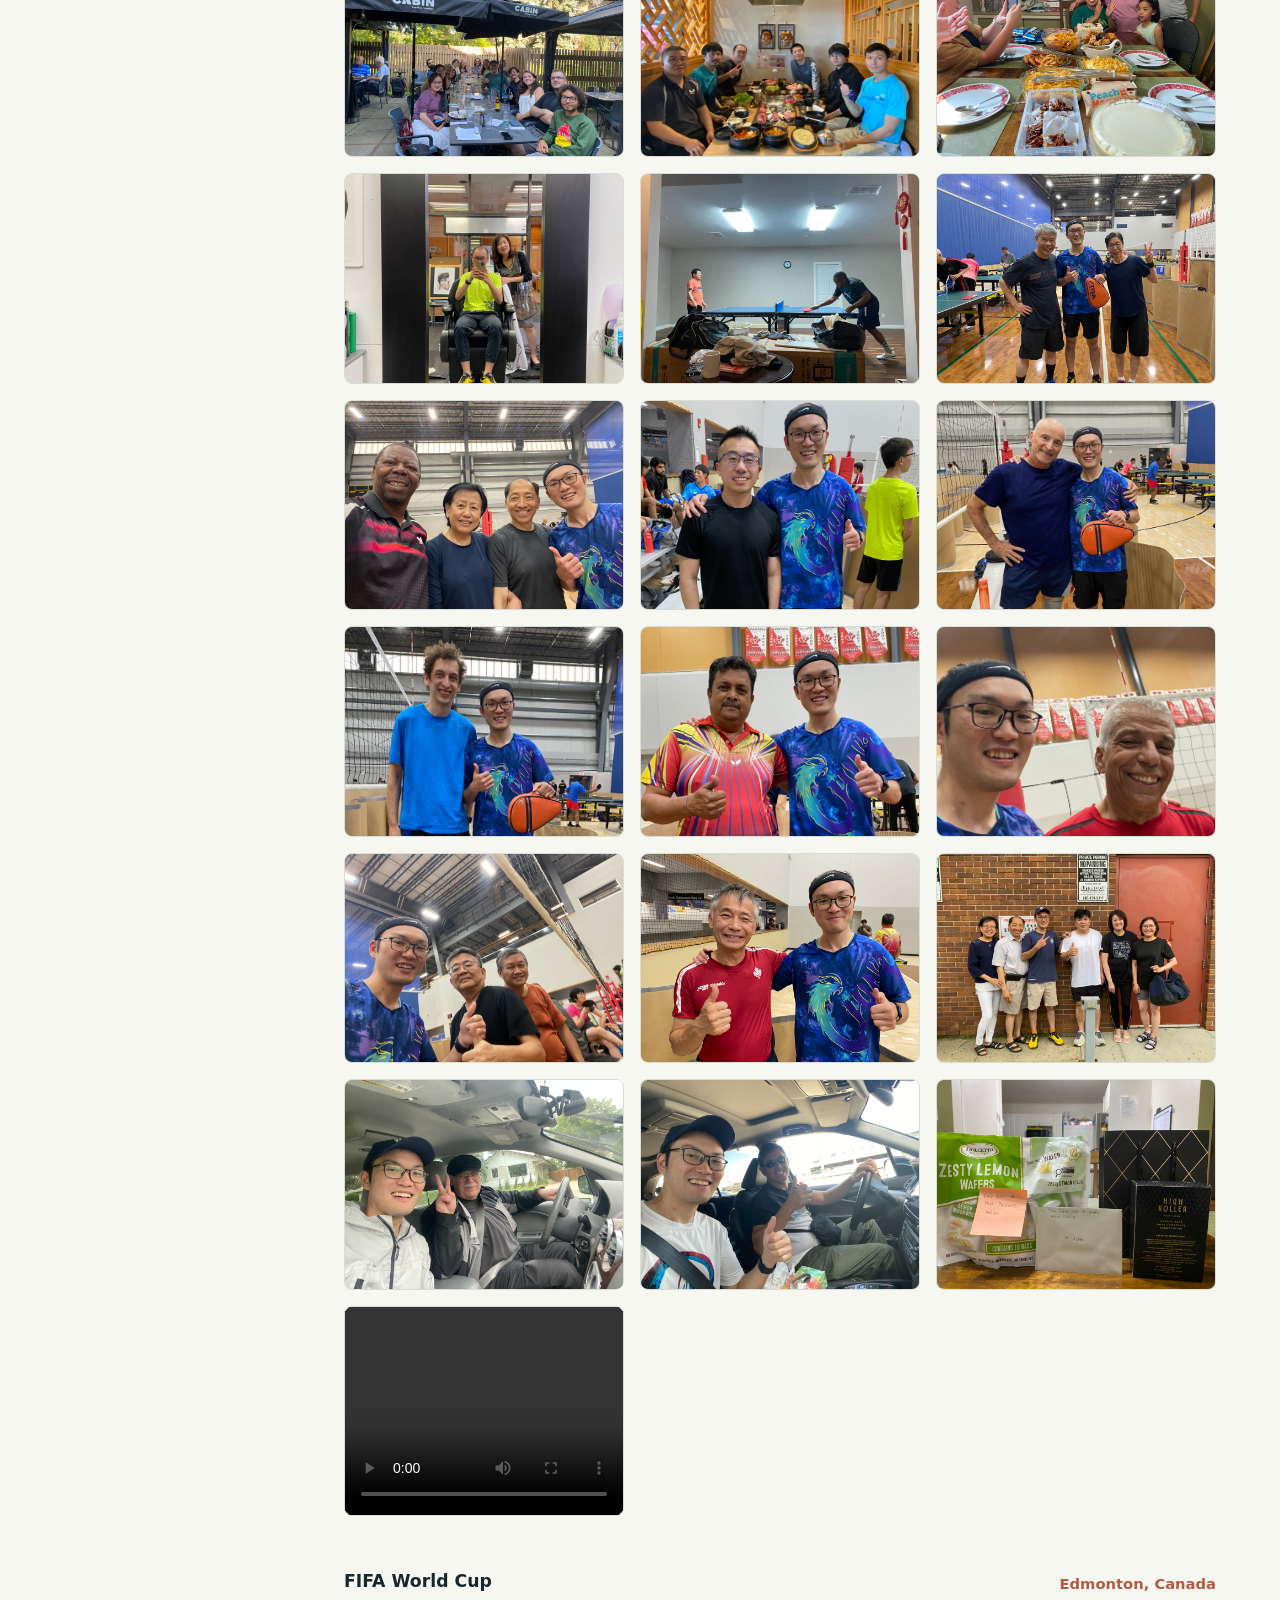
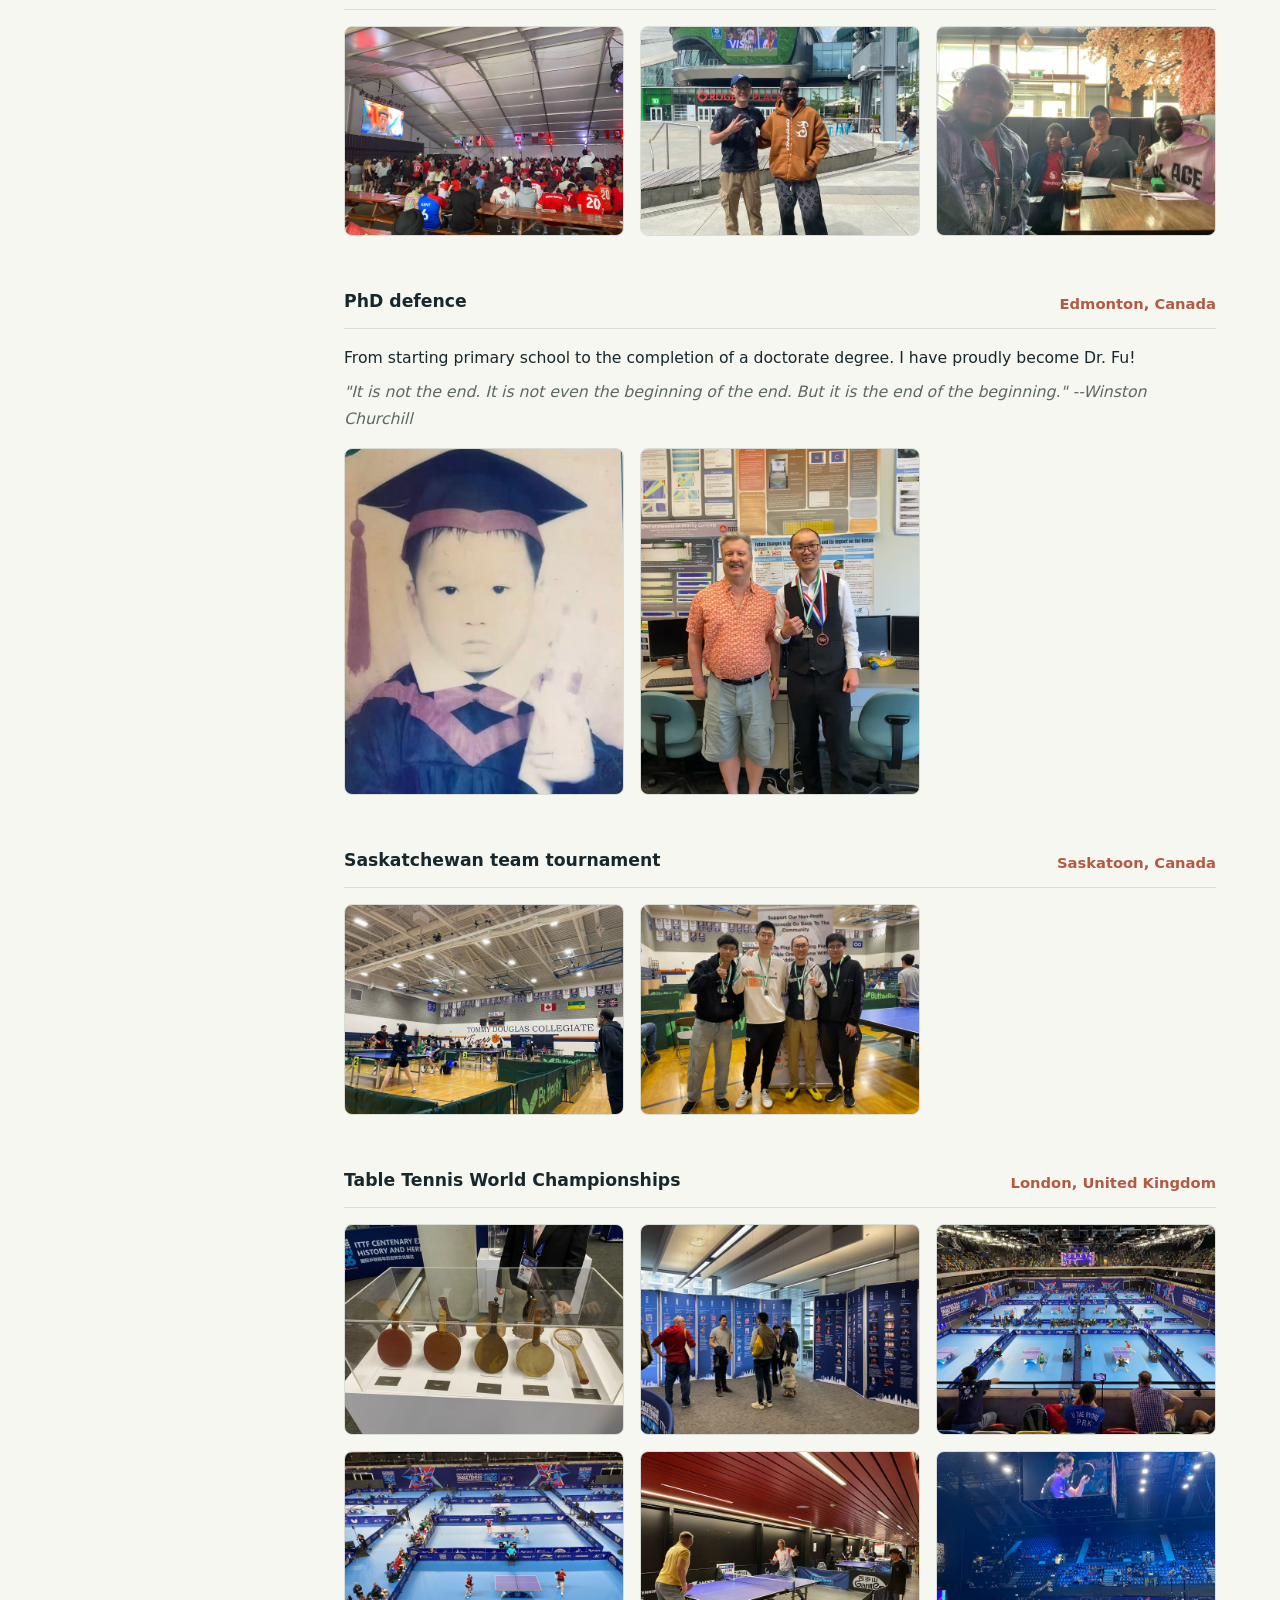
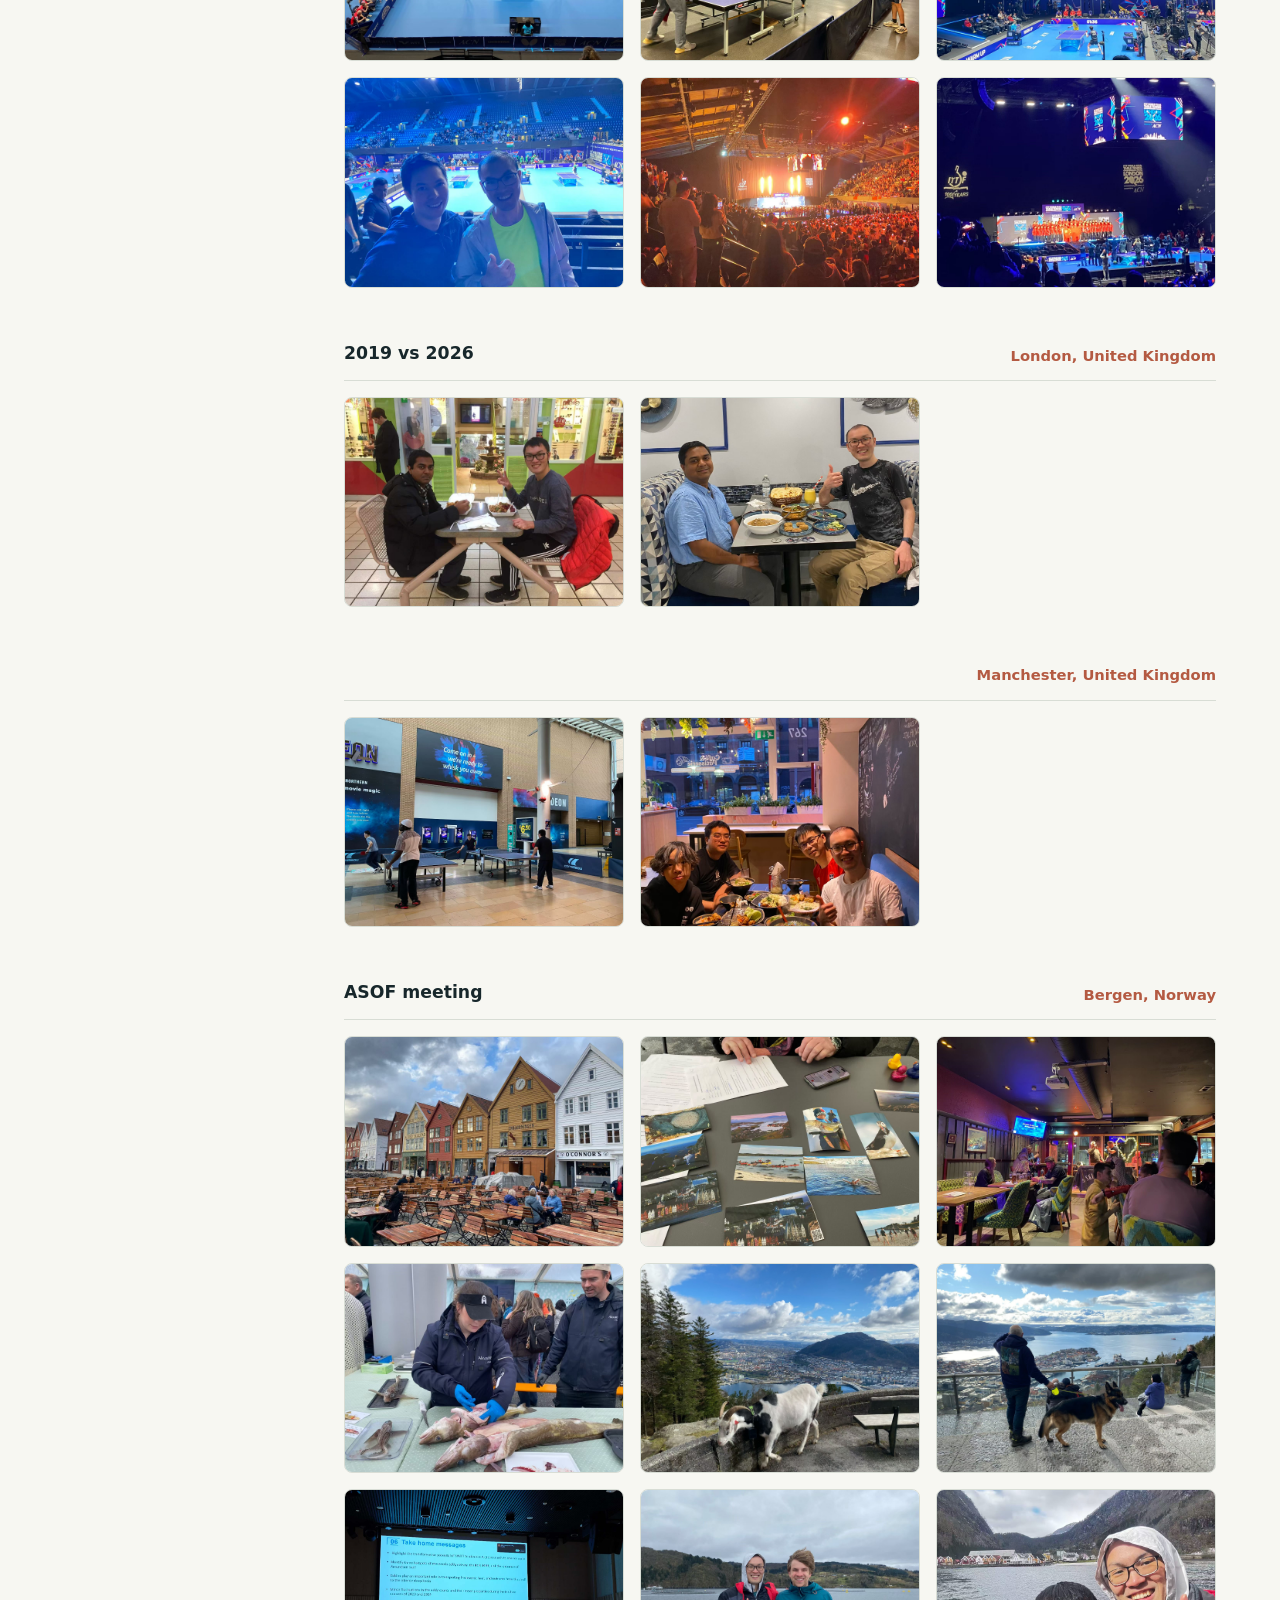
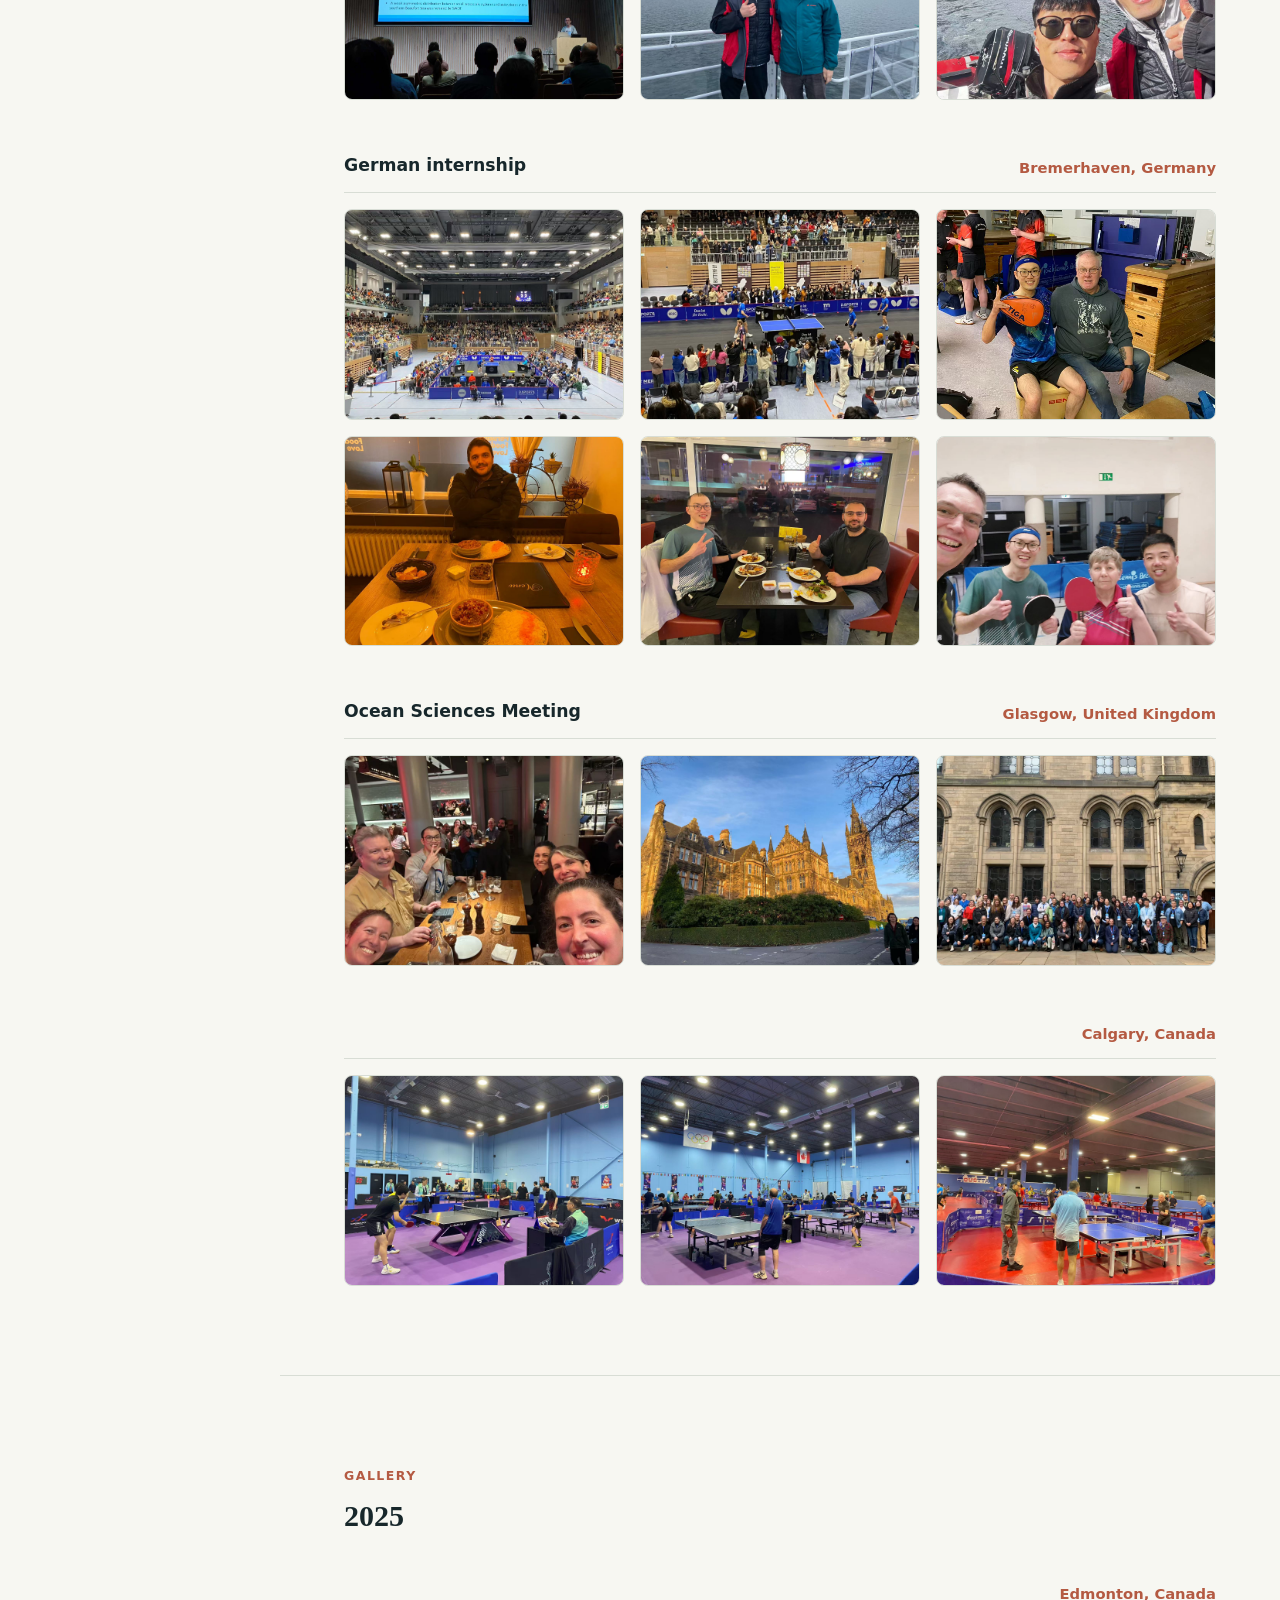
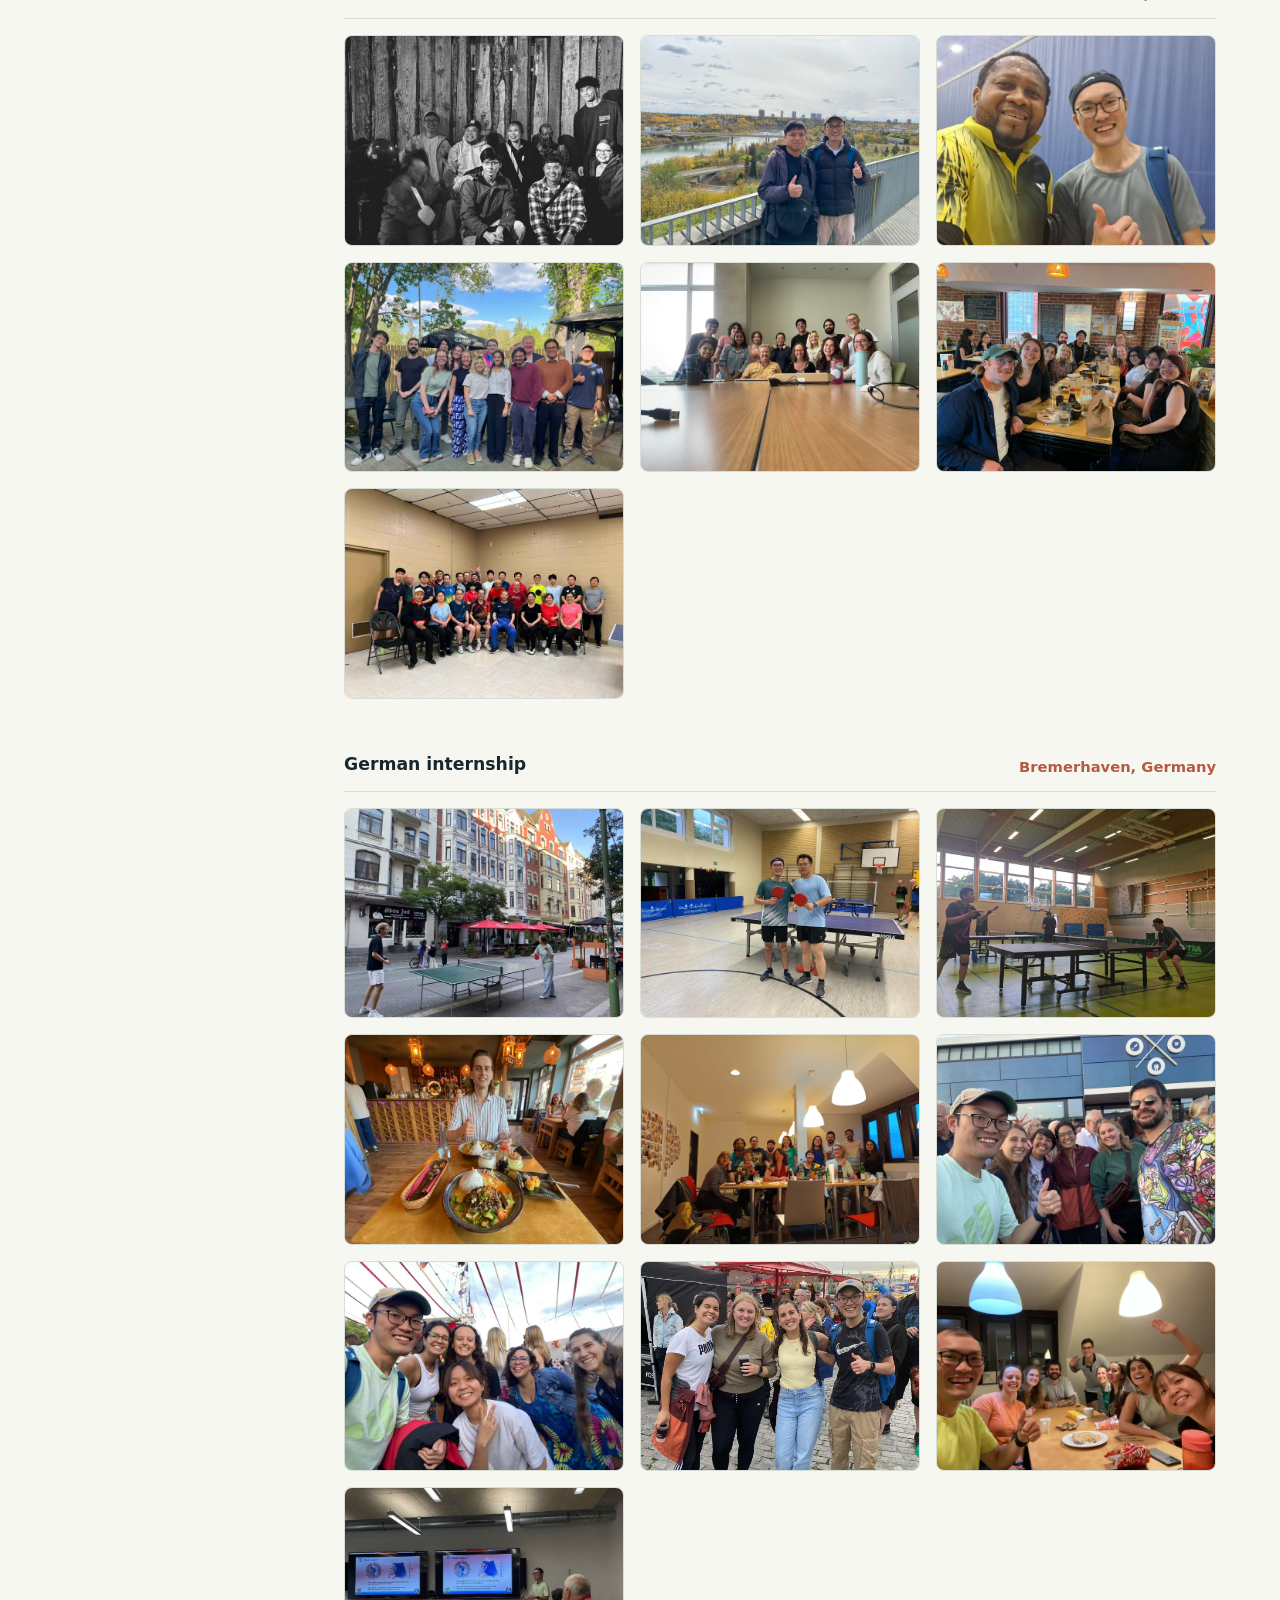
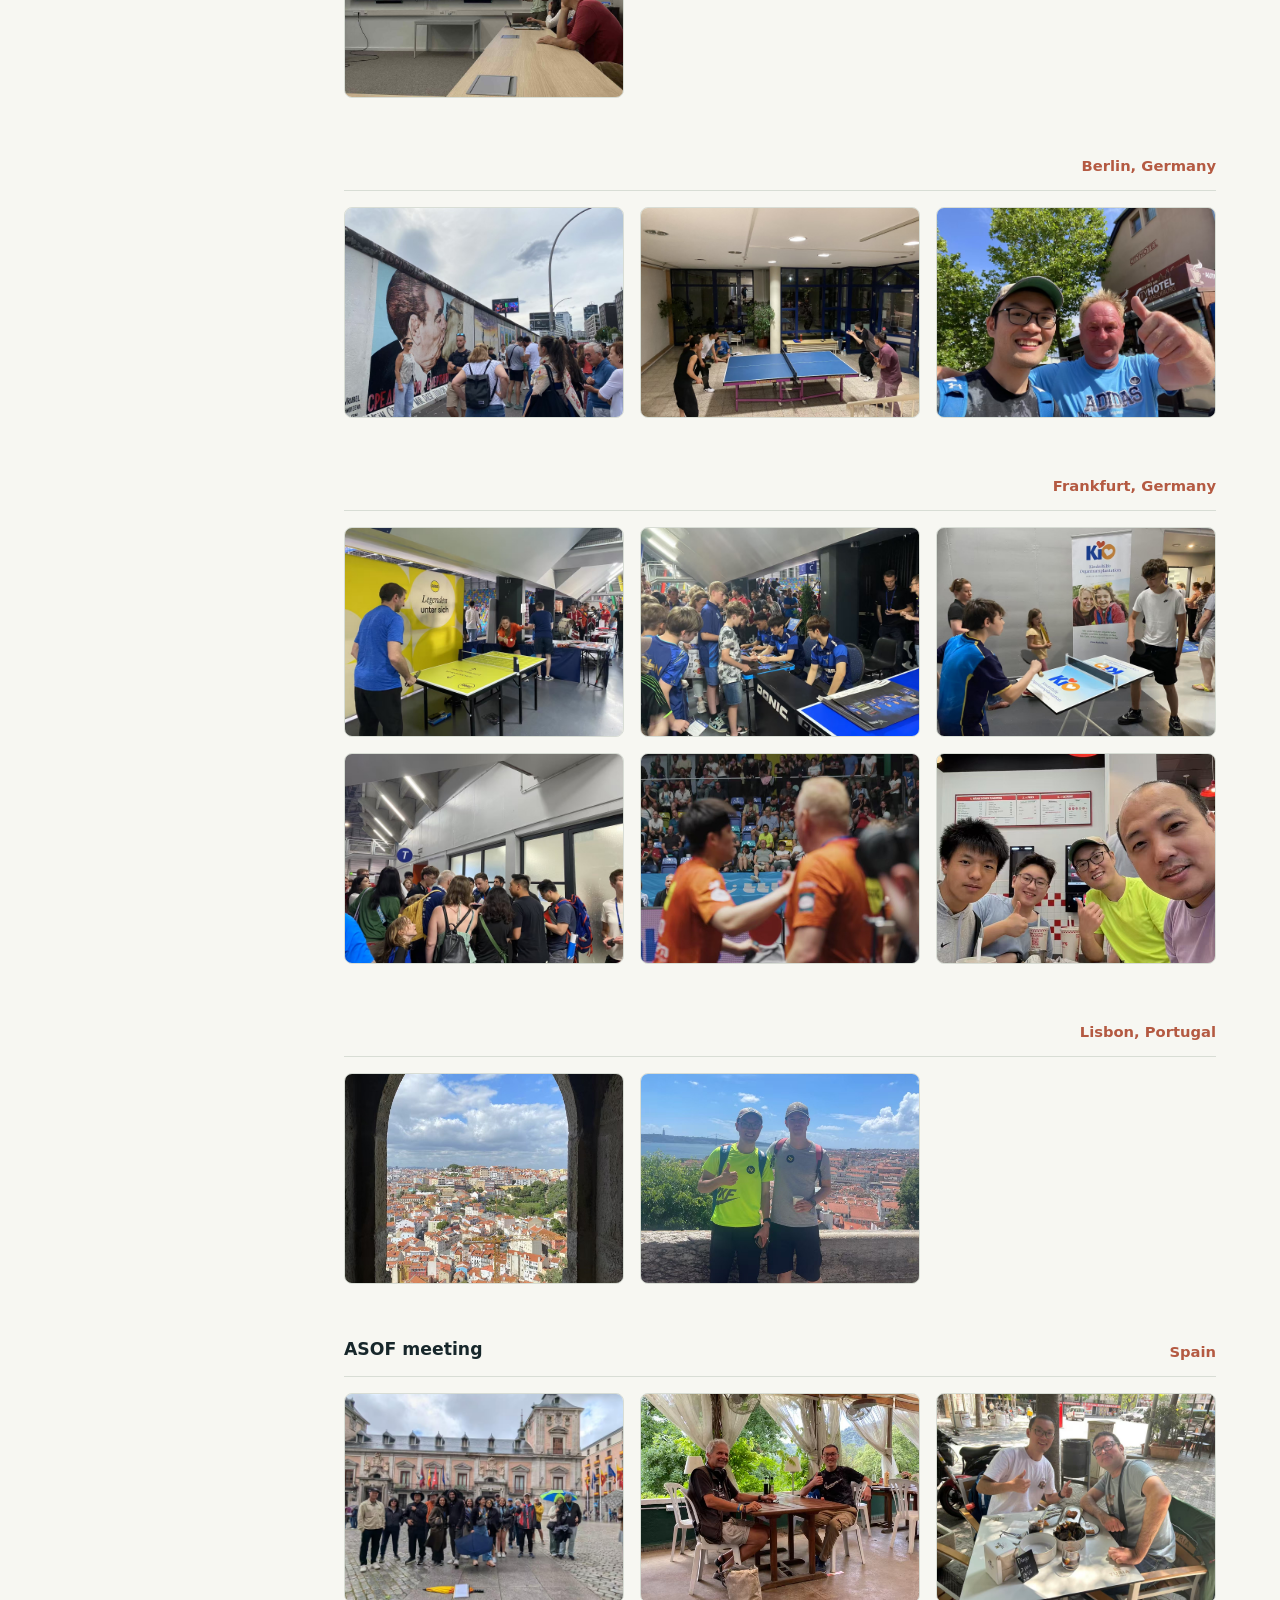
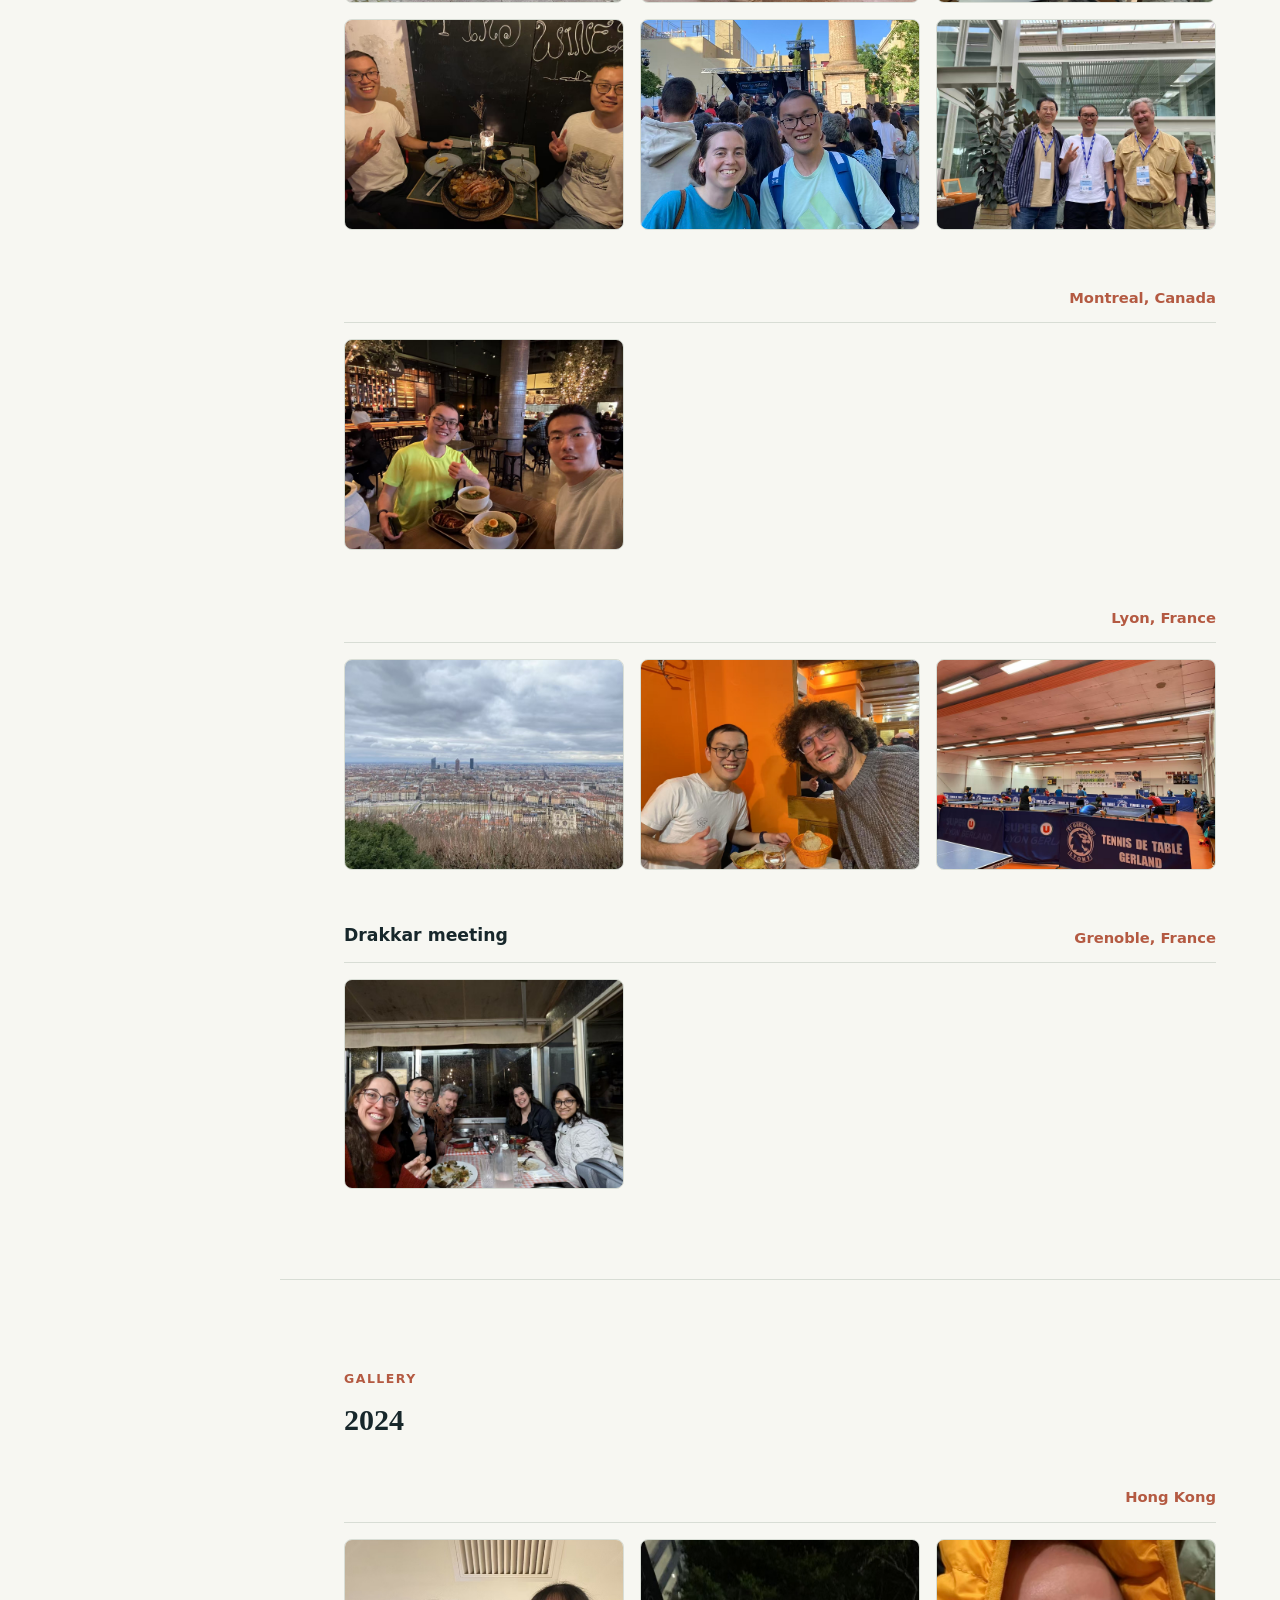
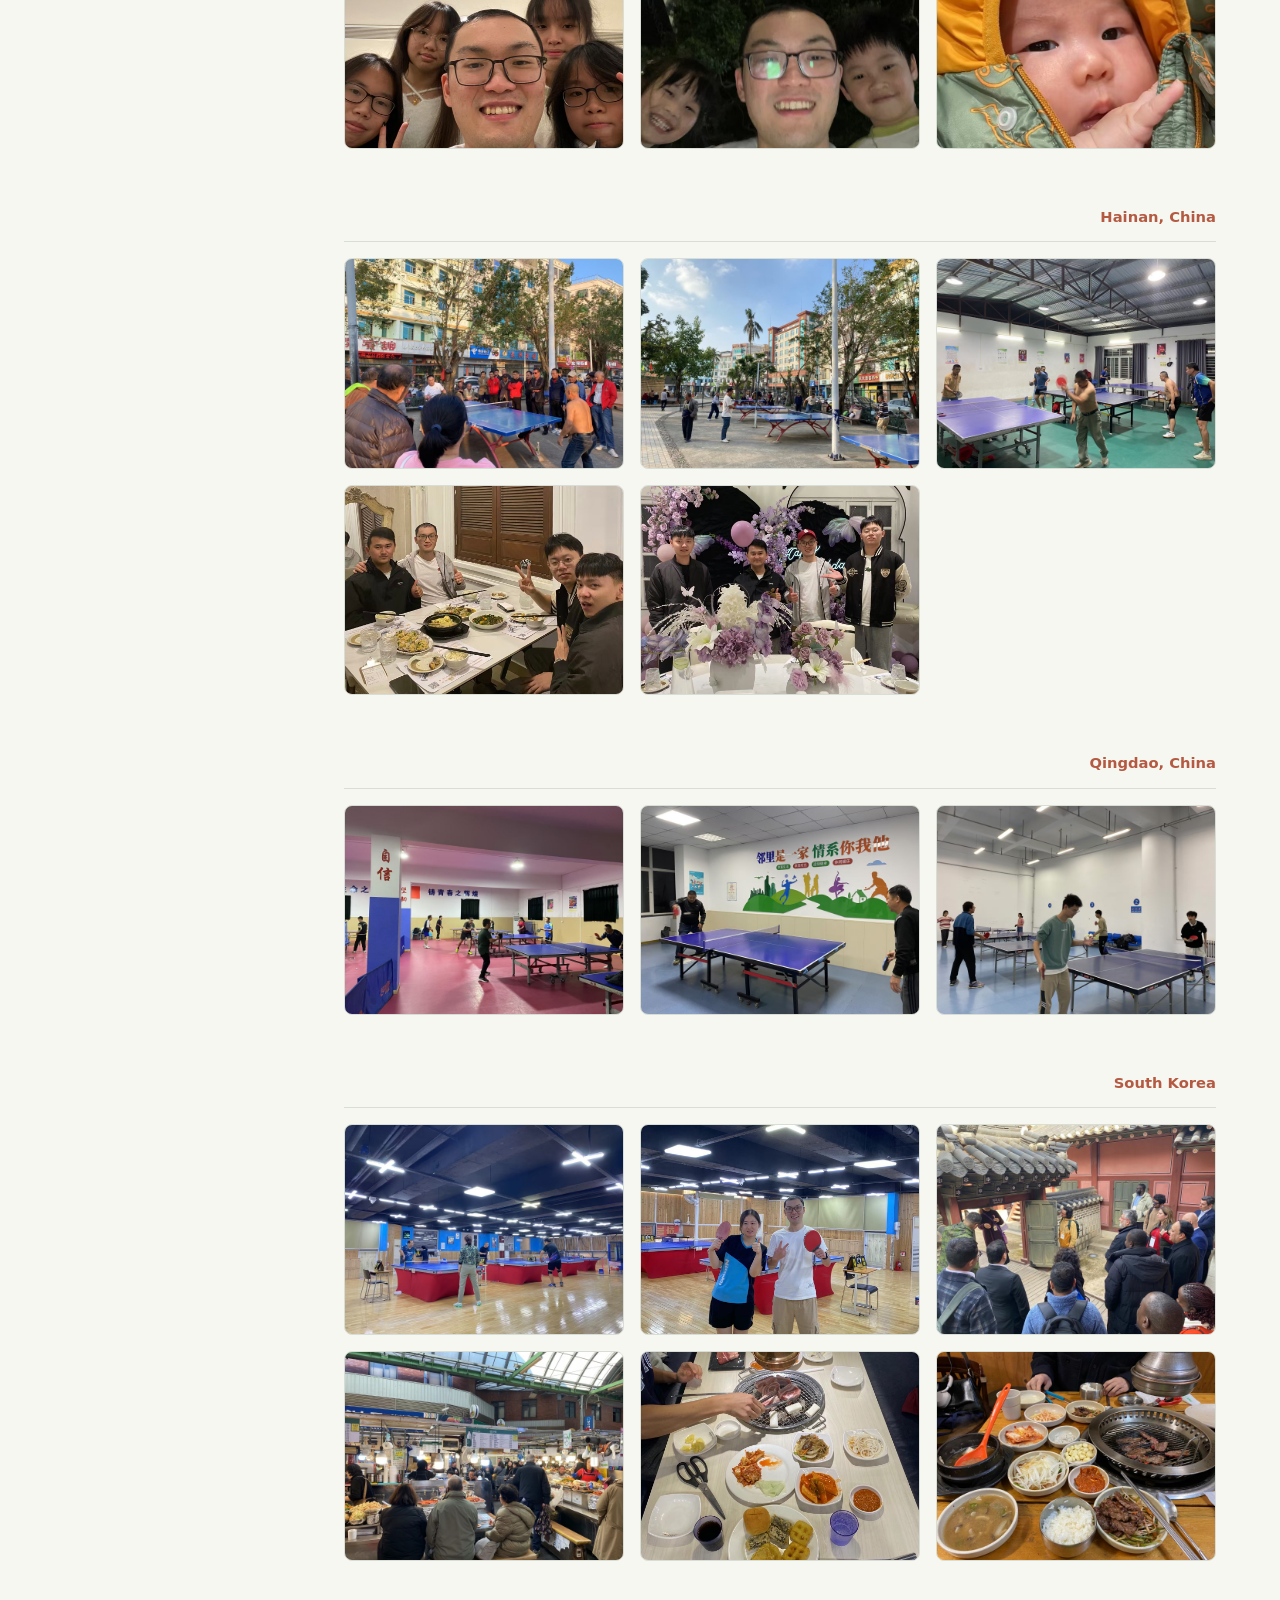
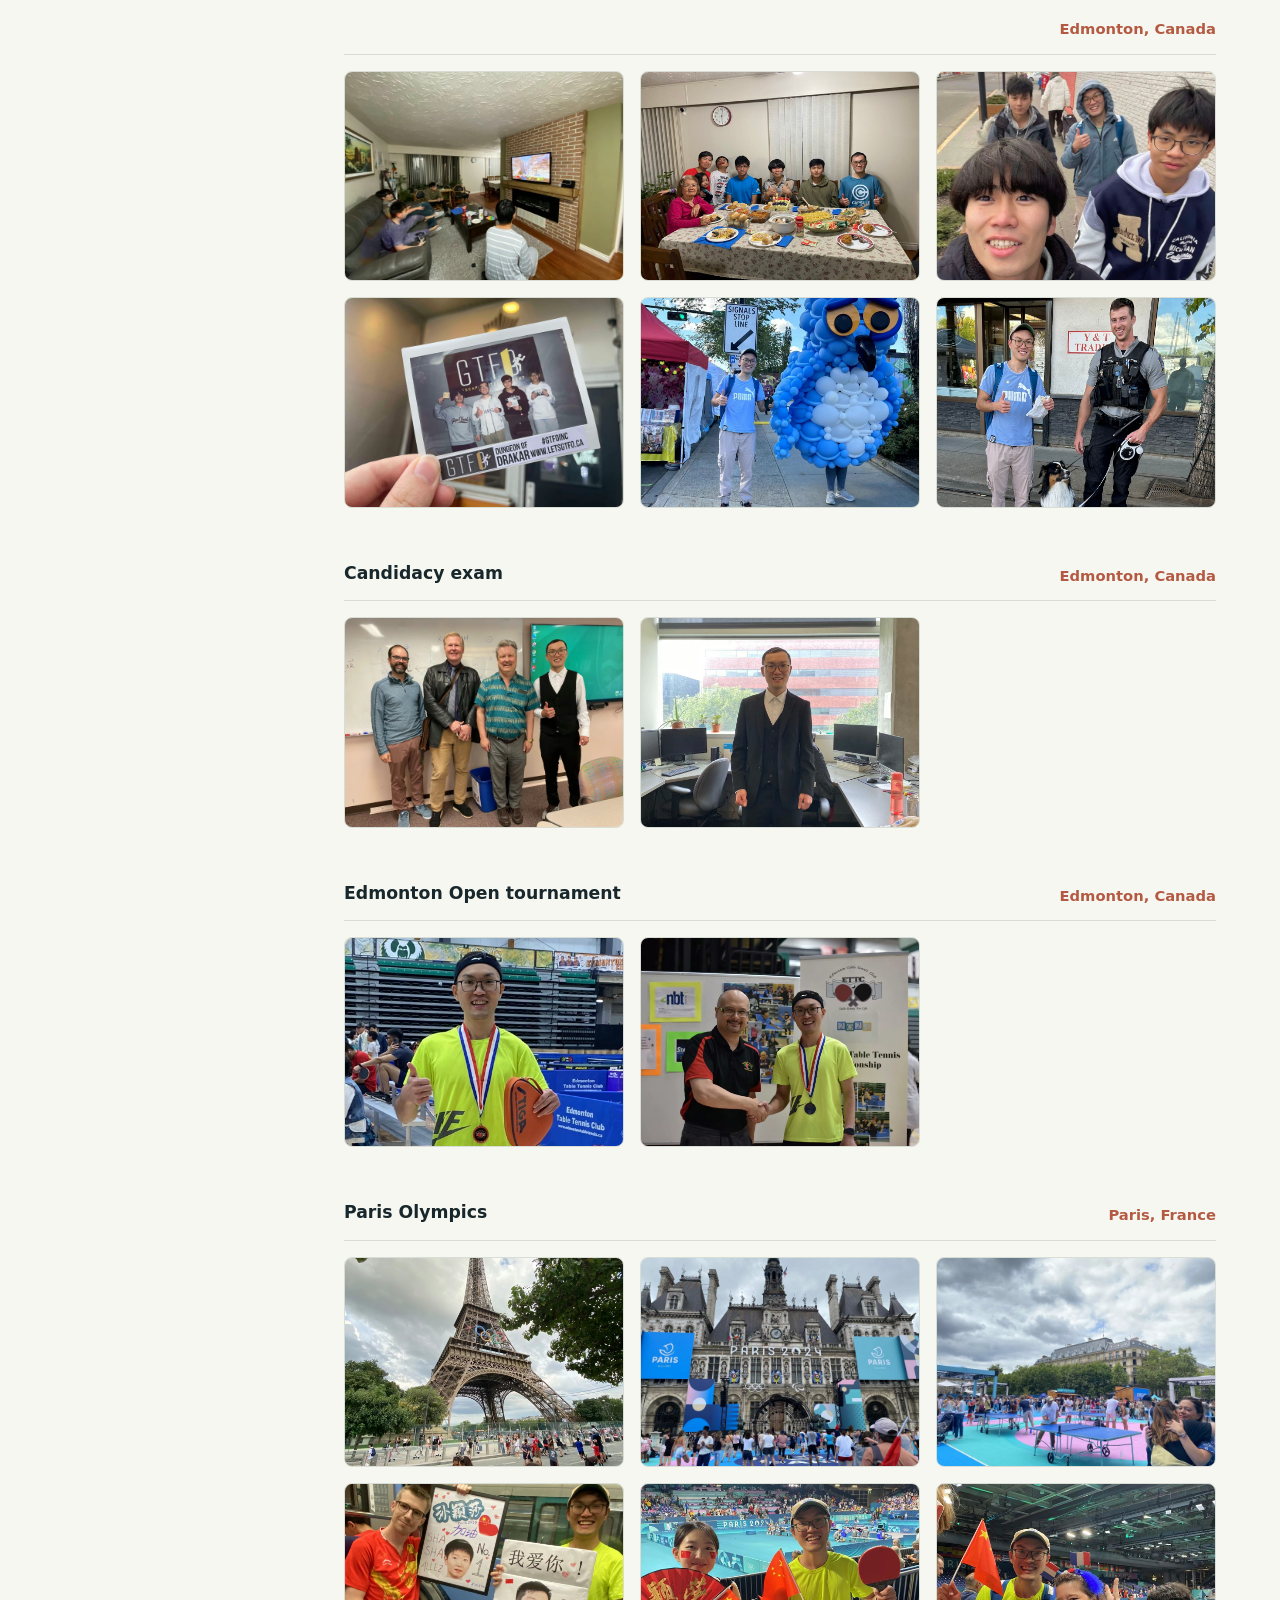
==== commit ae2dce67: "back in Hainan" ====
--- a/gallery.html
+++ b/gallery.html
@@ -88,6 +88,30 @@
 
           <div class="gallery-set gallery-set--plain-text">
             <div class="gallery-set__heading">
+              <h3>Back at home</h3>
+              <p>Hainan, China</p>
+            </div>
+            <p class="gallery-set__description">
+              Setting off fireworks with my family and neighbors to celebrate my return home. It feels so relaxing and laid-back.
+              I got to cherish every moment of being back home!
+            </p>
+            <div class="photo-grid">
+              <figure class="photo-card photo-card--contain">
+                <img src="assets/gallery-photos2/202608Hainan/2026-back-at-home-01.jpg" alt="Back at home photo 1" />
+              </figure>
+              <figure class="photo-card photo-card--portrait">
+                <img src="assets/gallery-photos2/202608Hainan/2026-back-at-home-02.jpg" alt="Back at home photo 2" />
+              </figure>
+              <figure class="photo-card photo-card--portrait">
+                <video controls preload="metadata">
+                  <source src="assets/gallery-photos2/202608Hainan/2026-back-at-home-03.mp4" type="video/mp4" />
+                </video>
+              </figure>
+            </div>
+          </div>
+
+          <div class="gallery-set gallery-set--plain-text">
+            <div class="gallery-set__heading">
               <h3>Goodbye to Edmonton</h3>
               <p>Edmonton, Canada</p>
             </div>
--- a/styles.css
+++ b/styles.css
@@ -690,6 +690,19 @@
   object-fit: contain;
 }
 
+.photo-card--portrait {
+  align-self: start;
+  aspect-ratio: 3 / 4;
+}
+
+.photo-card--portrait img,
+.photo-card--portrait video {
+  aspect-ratio: auto;
+  height: 100%;
+  object-fit: contain;
+  width: 100%;
+}
+
 .photo-card--defence-crop-top {
   align-self: start;
 }
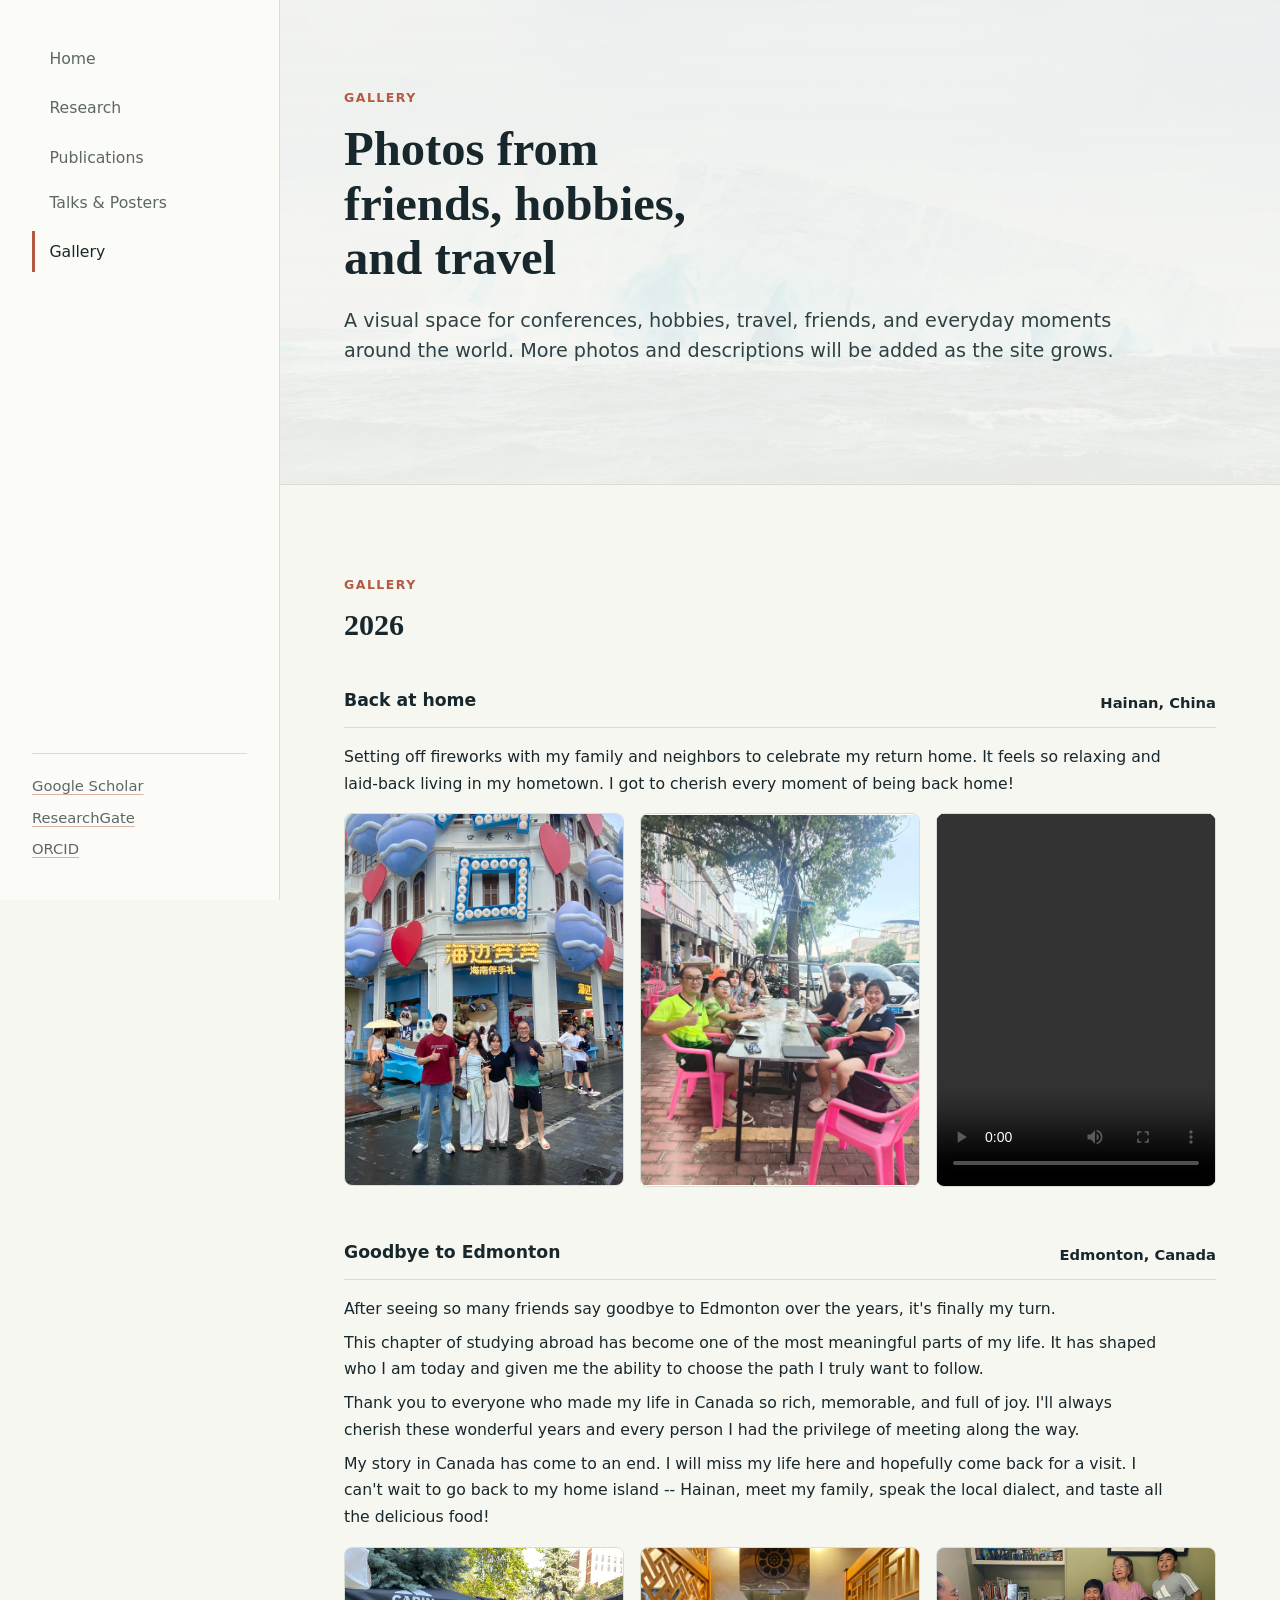
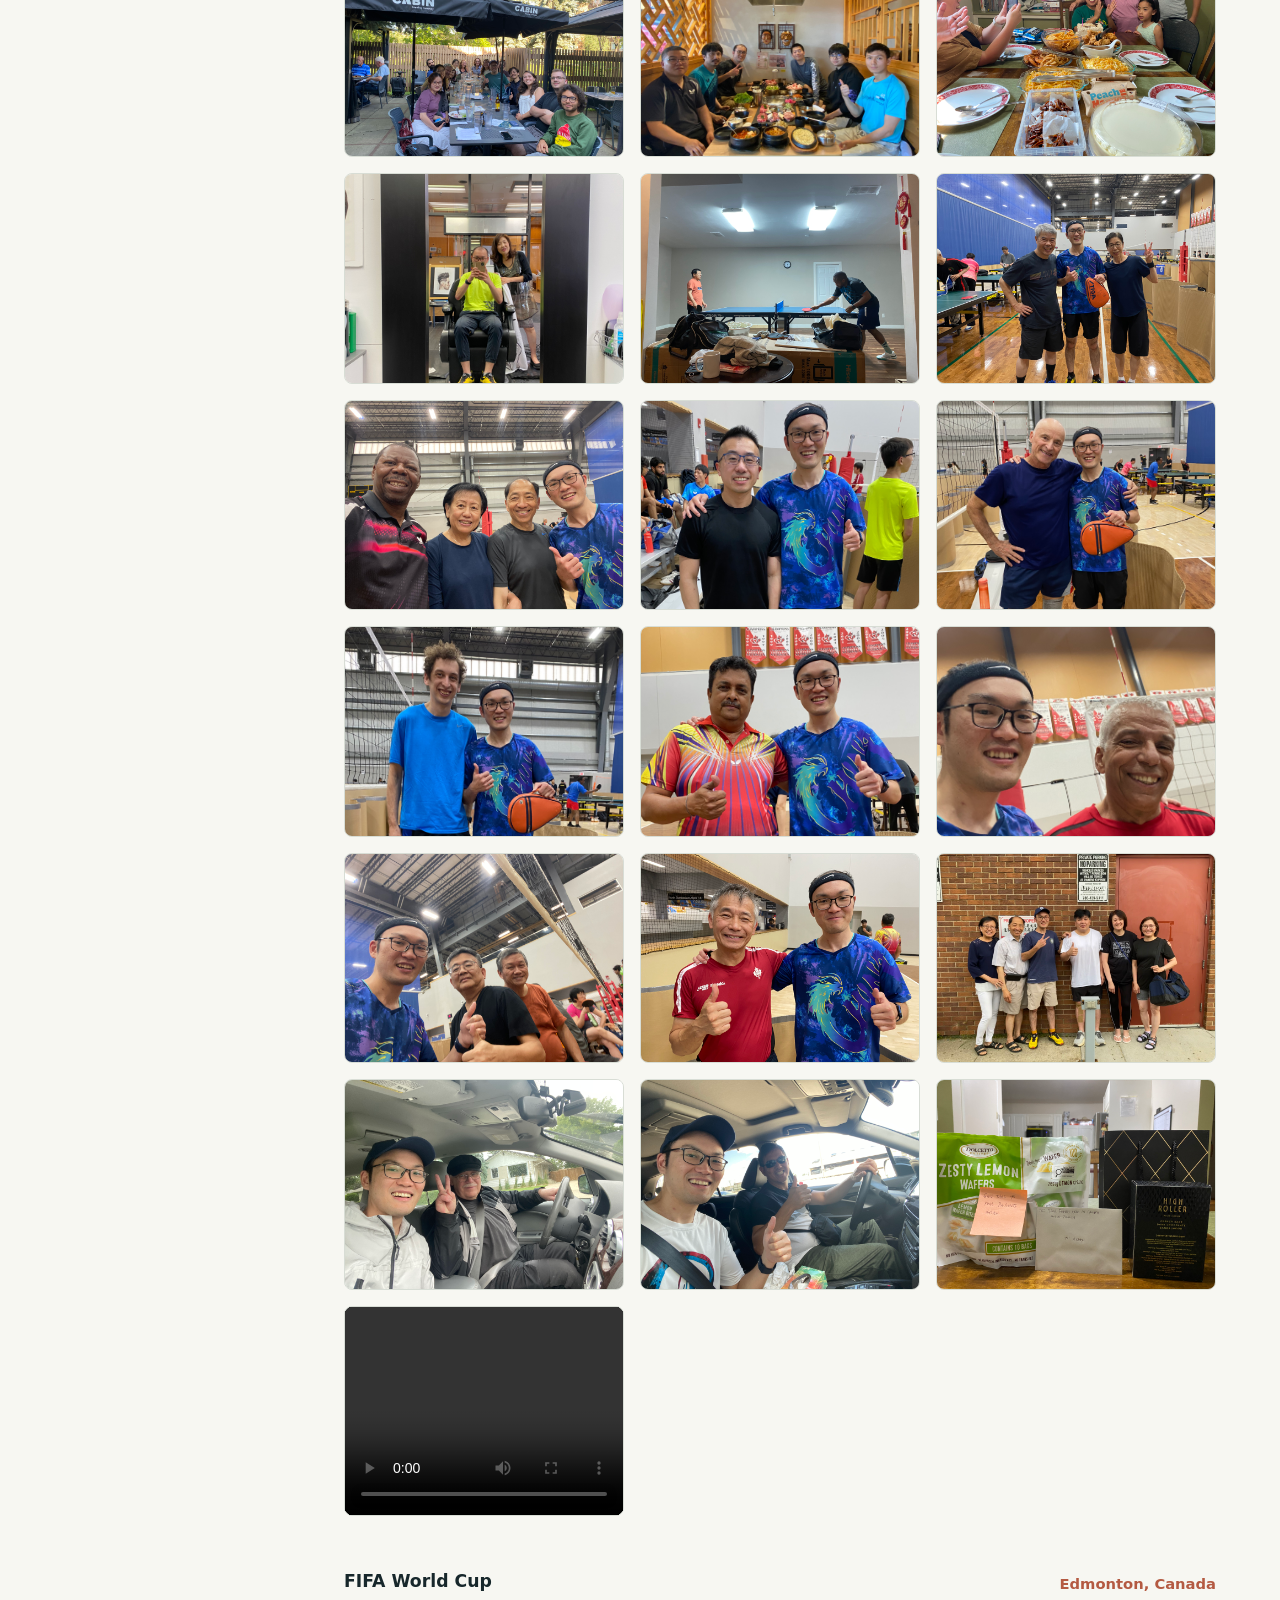
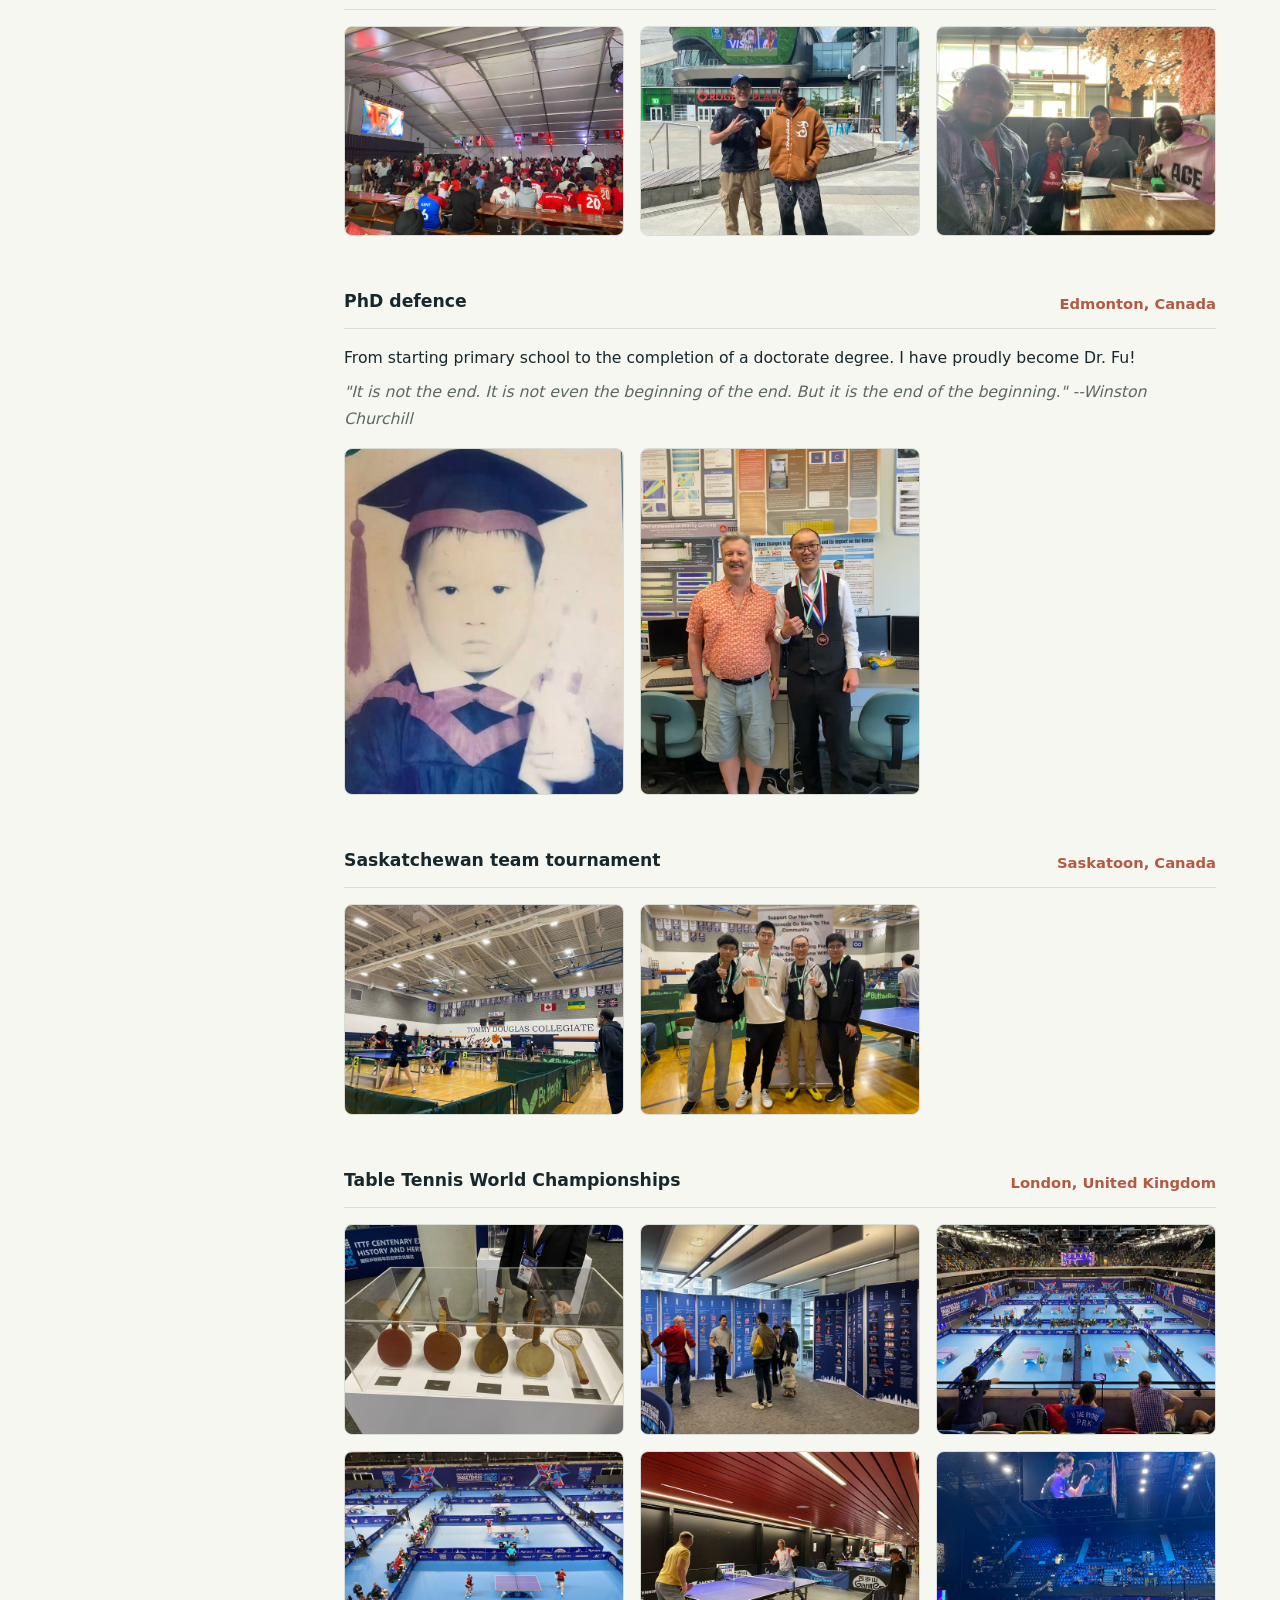
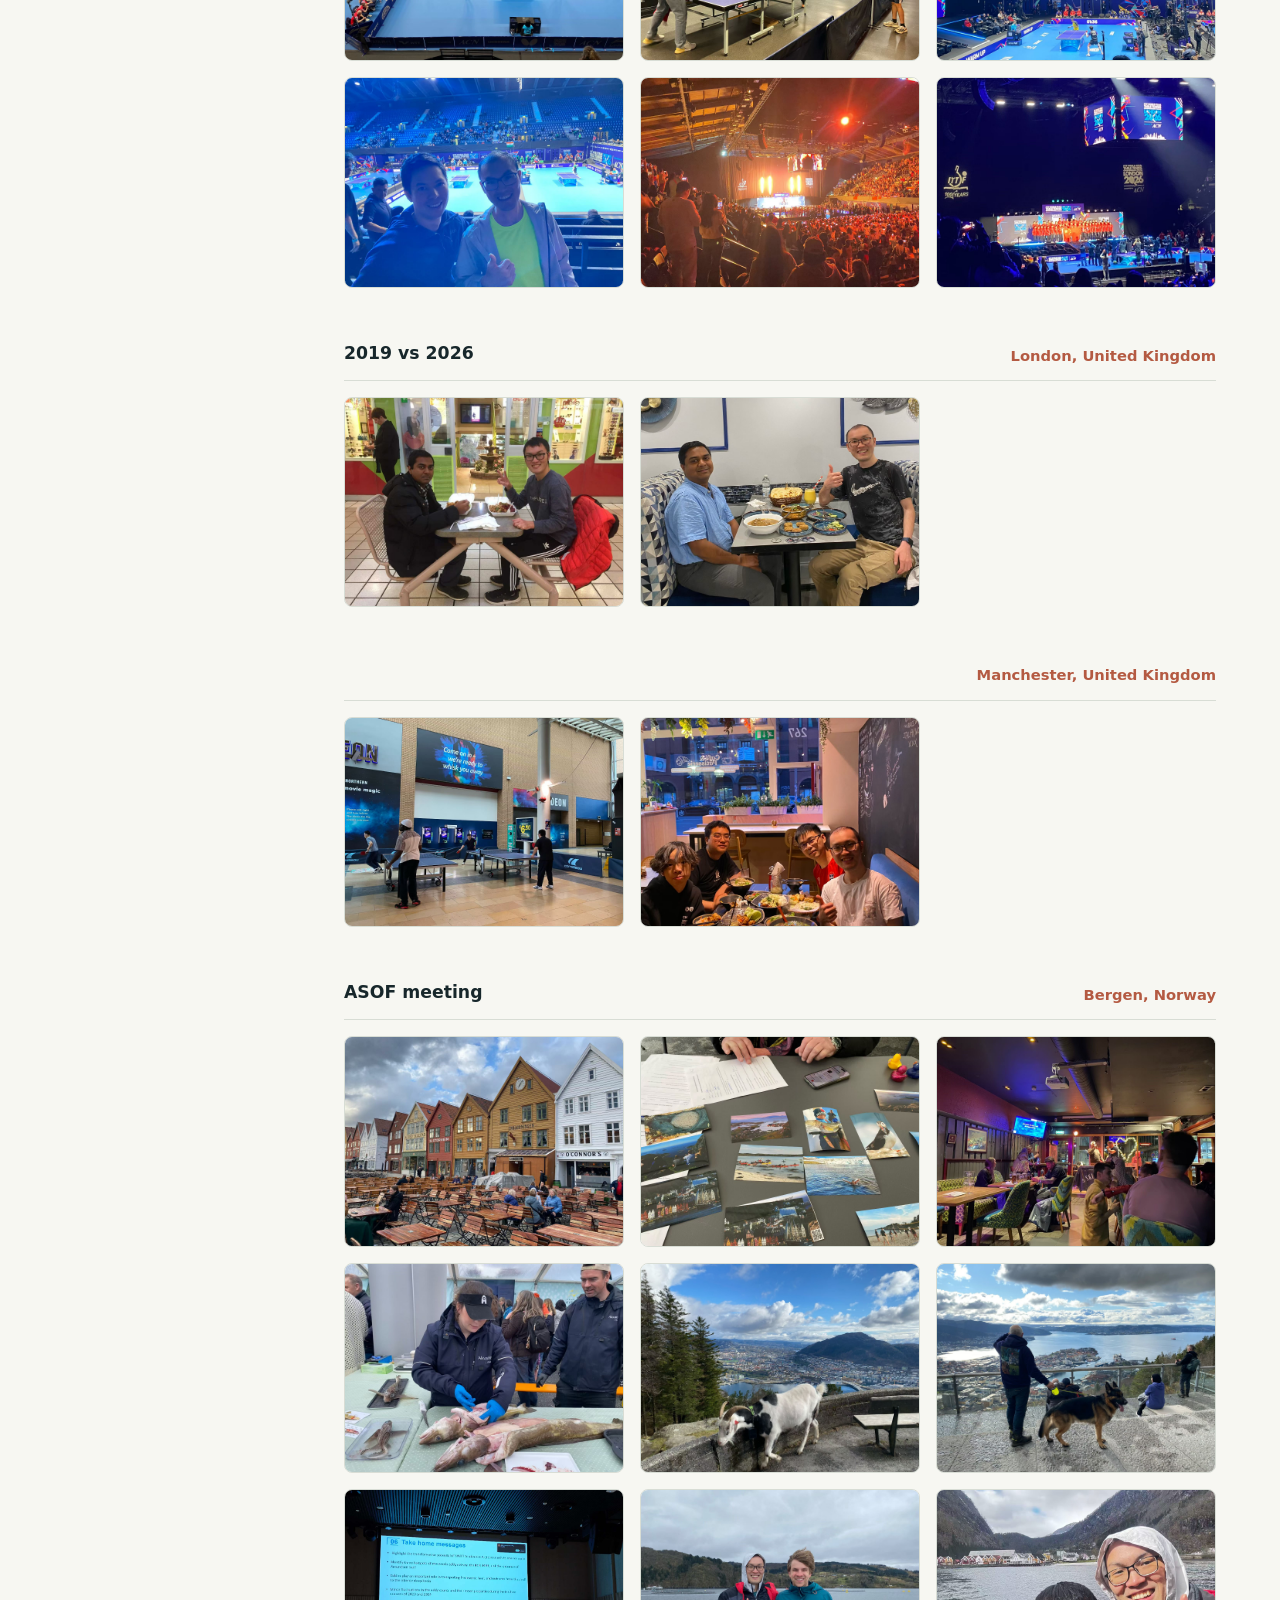
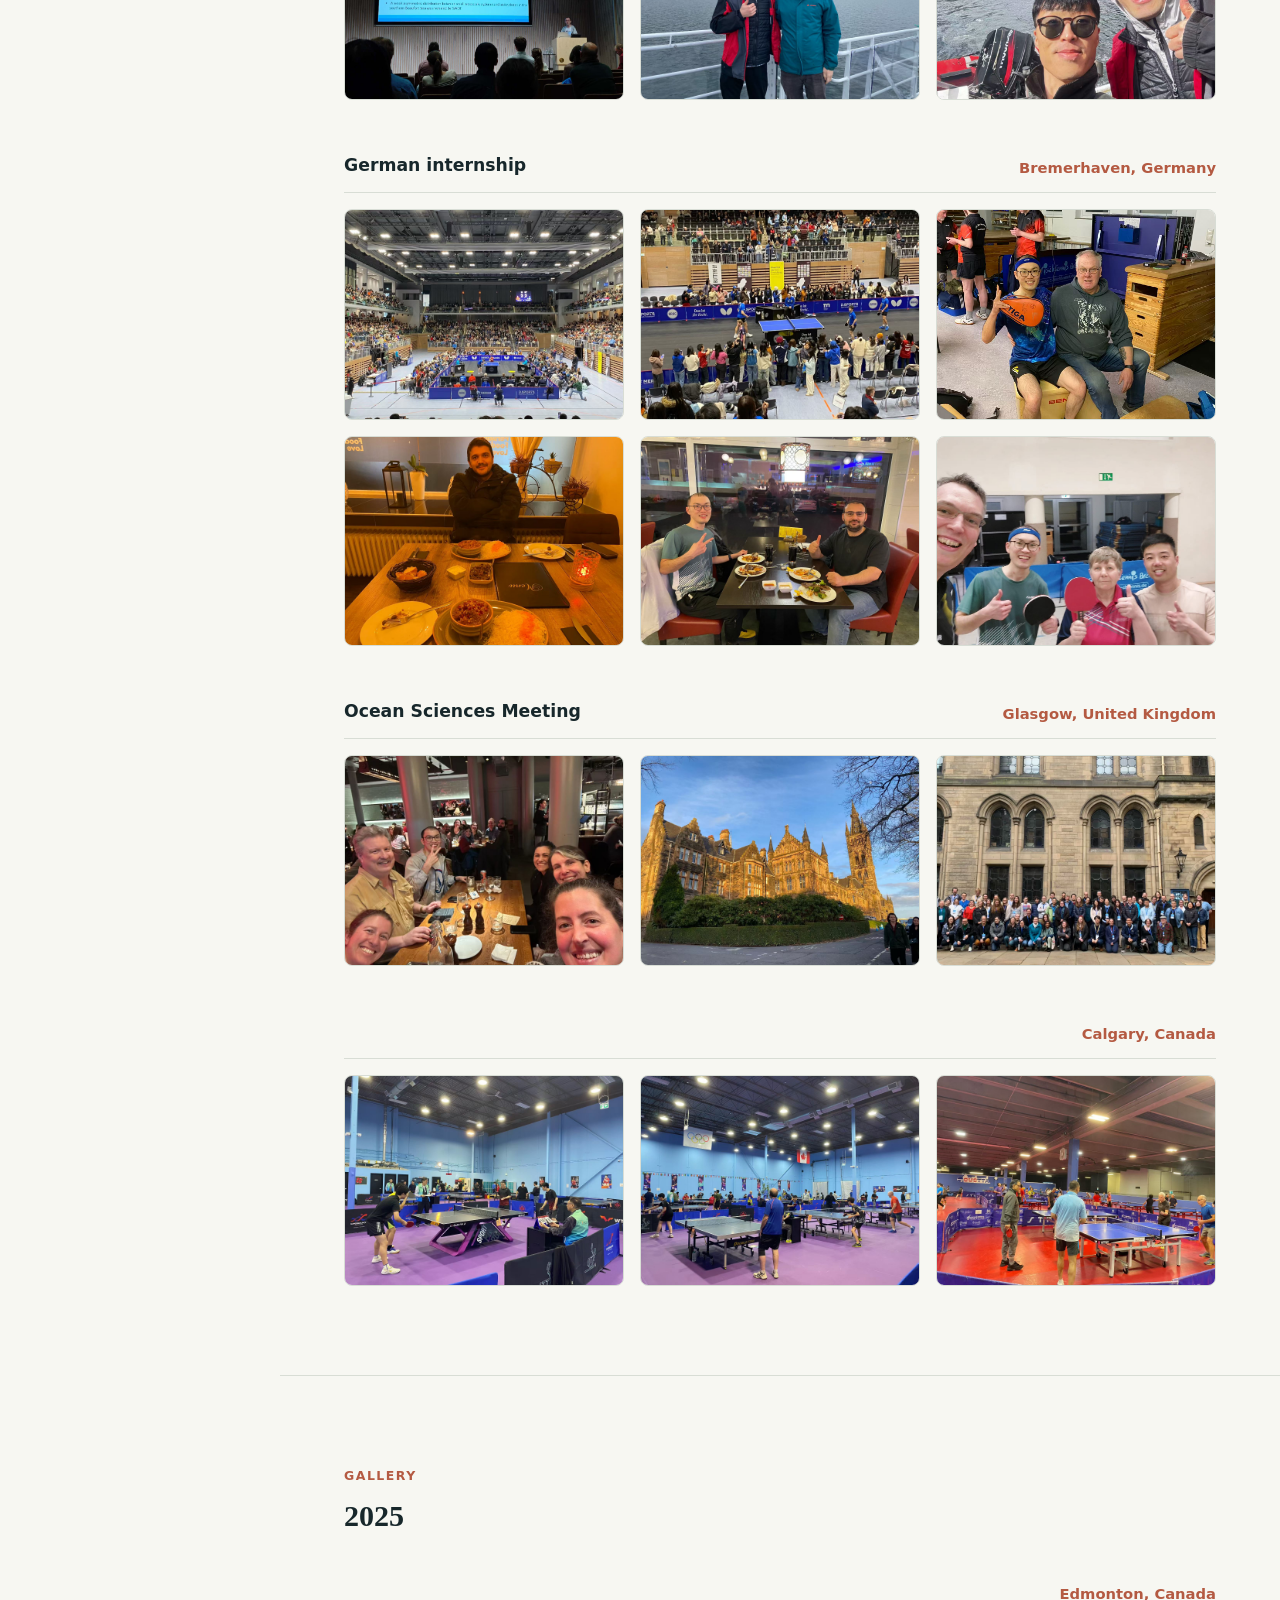
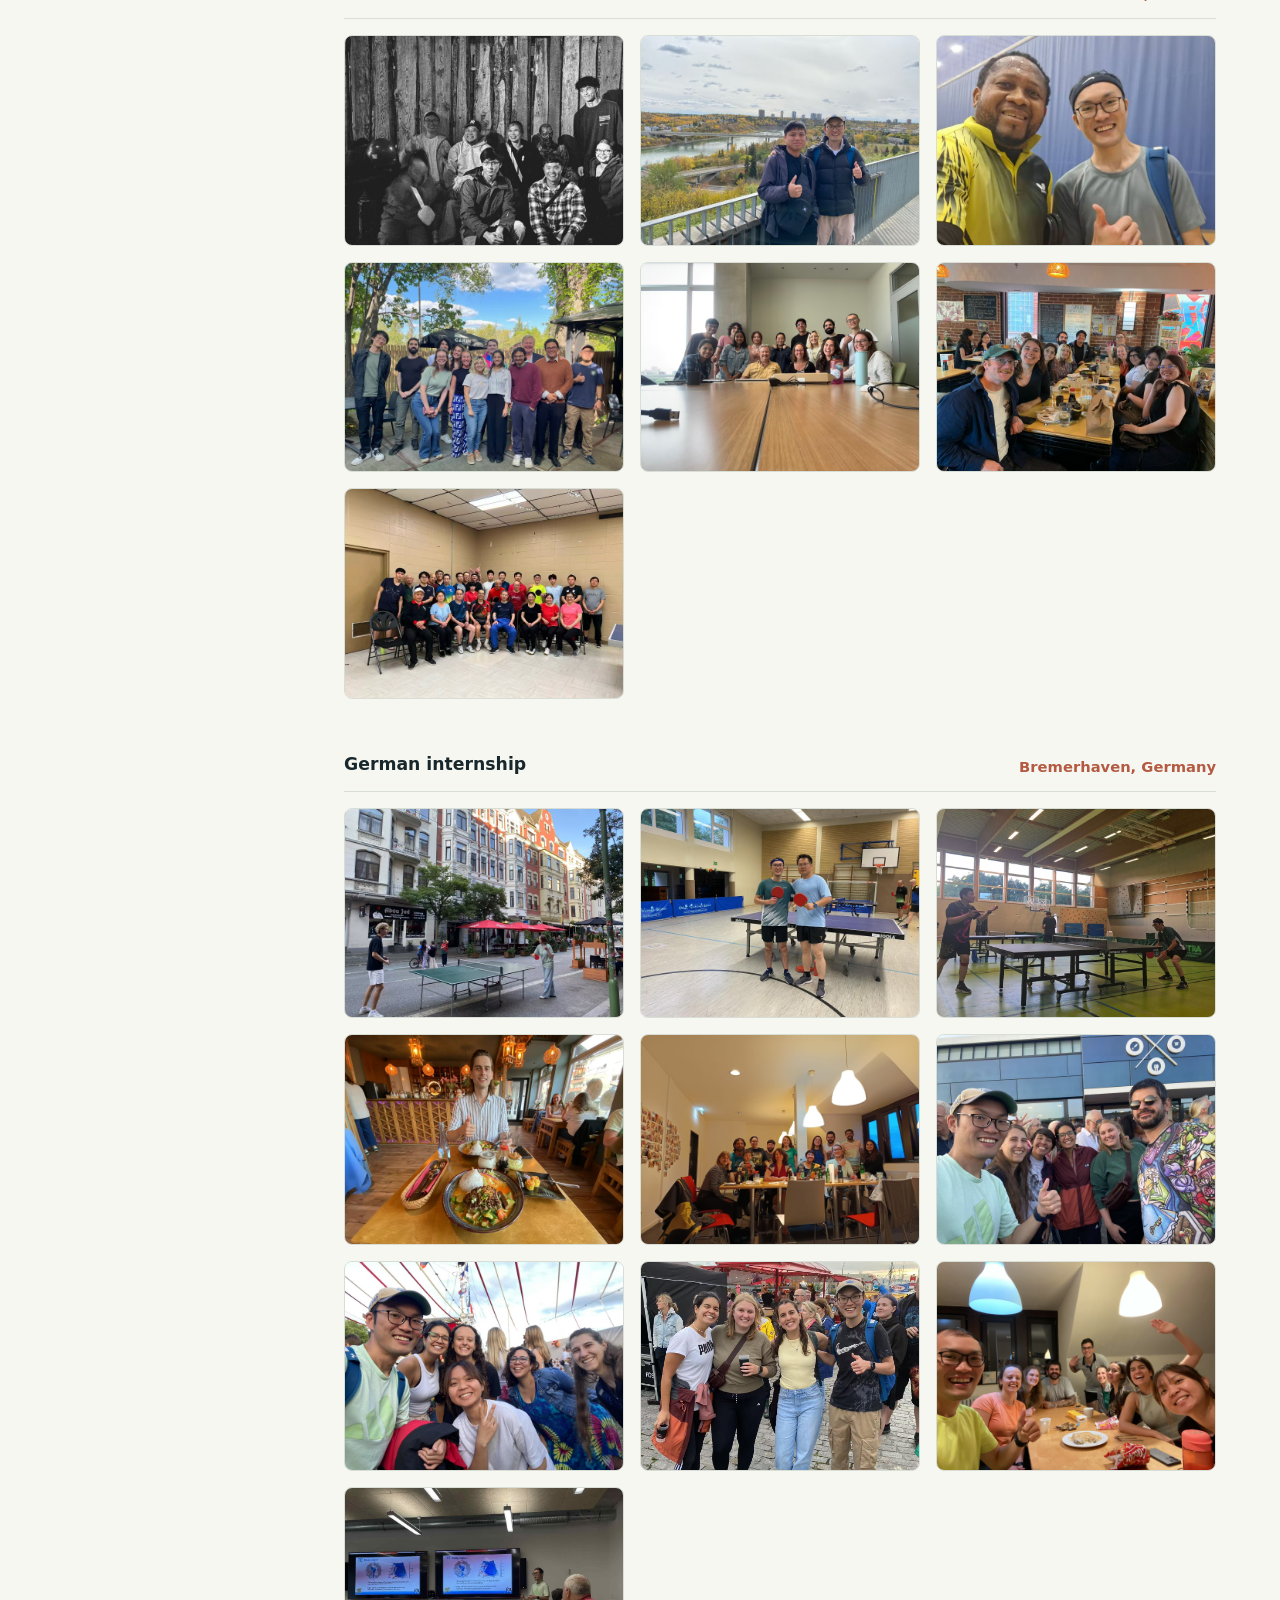
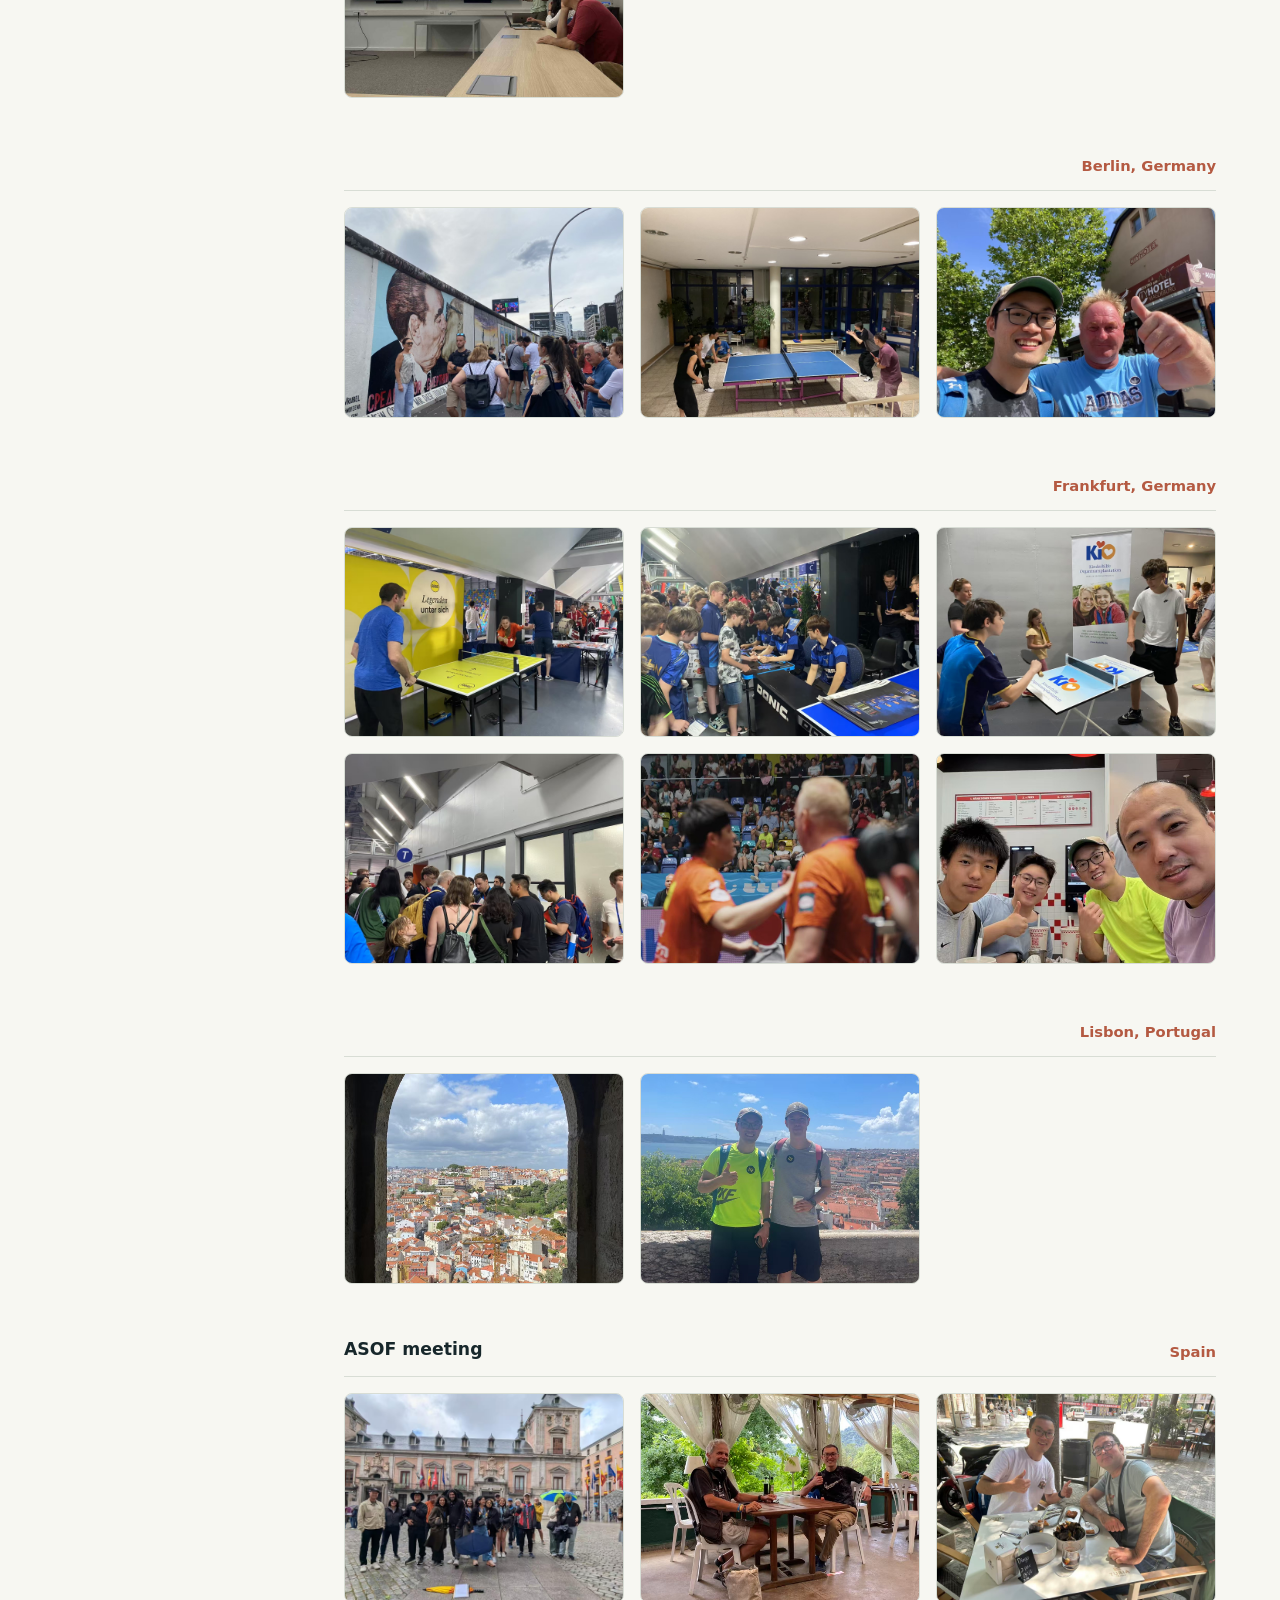
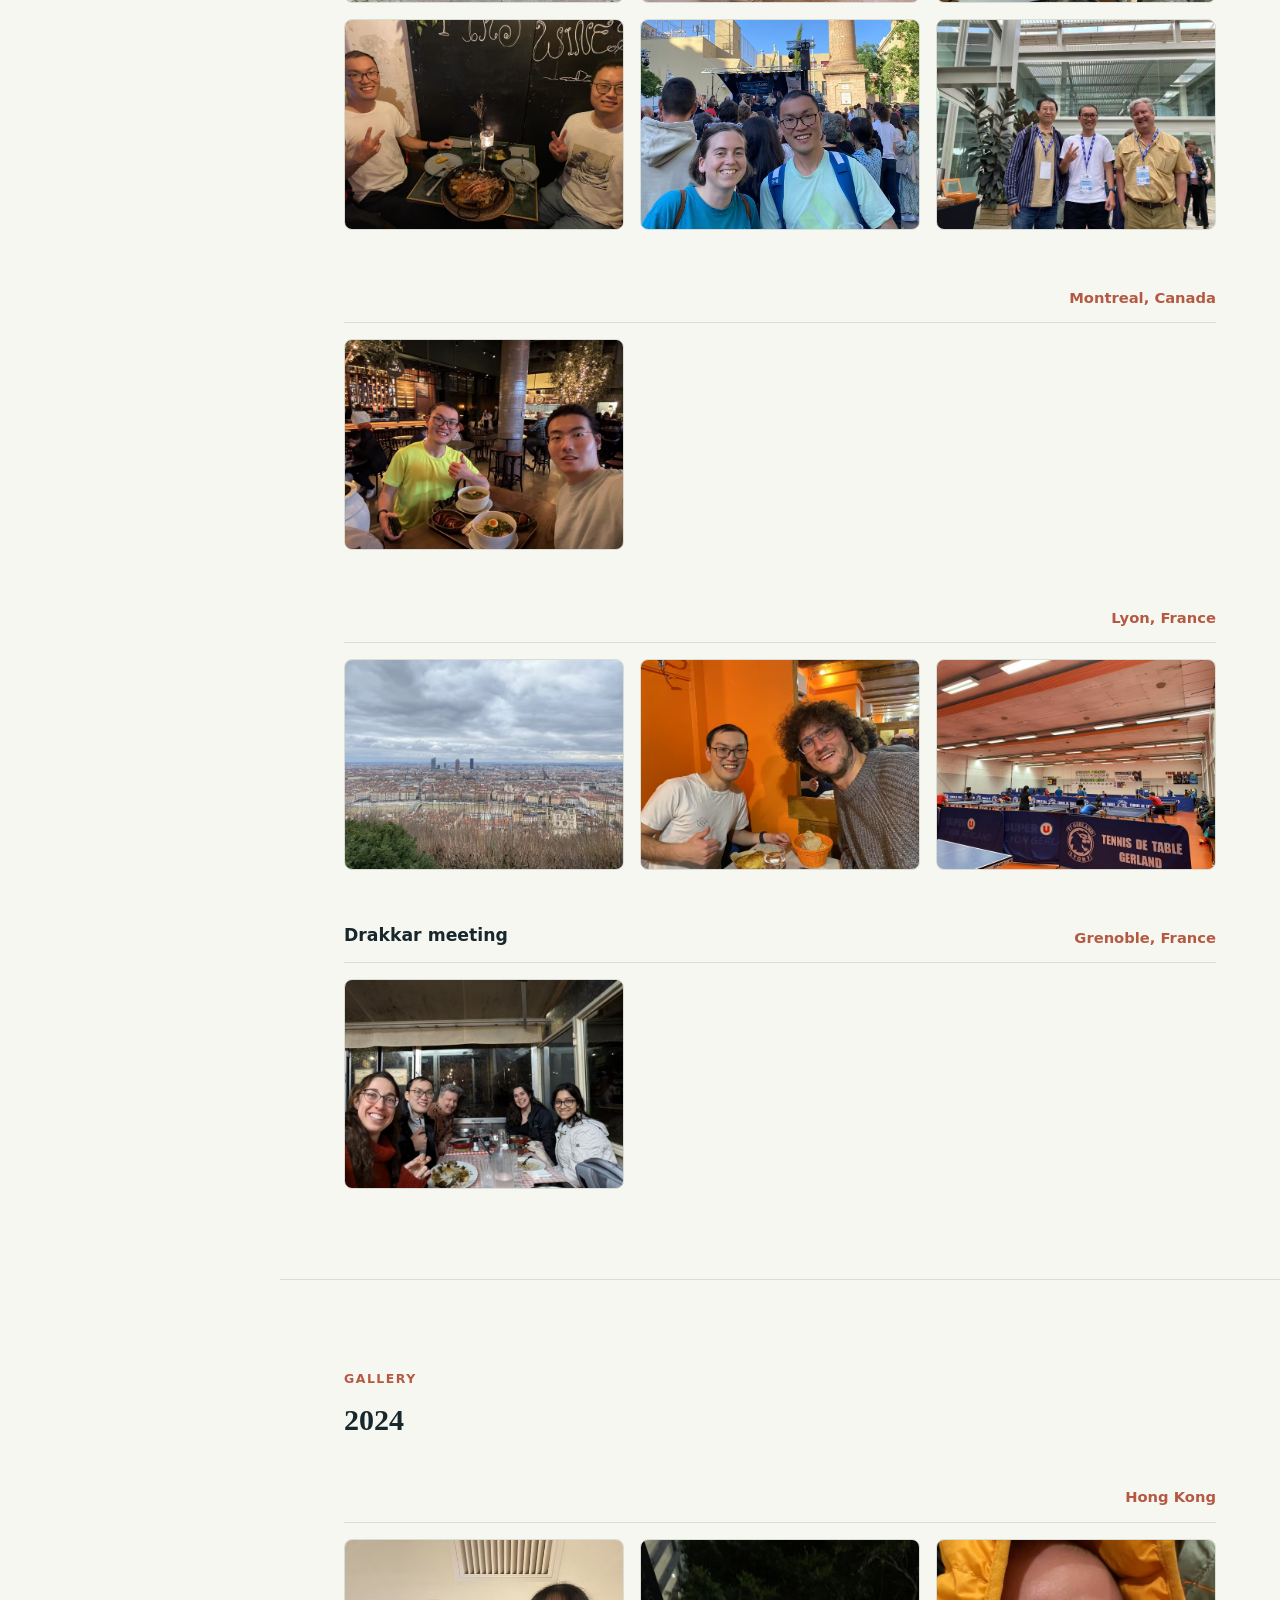
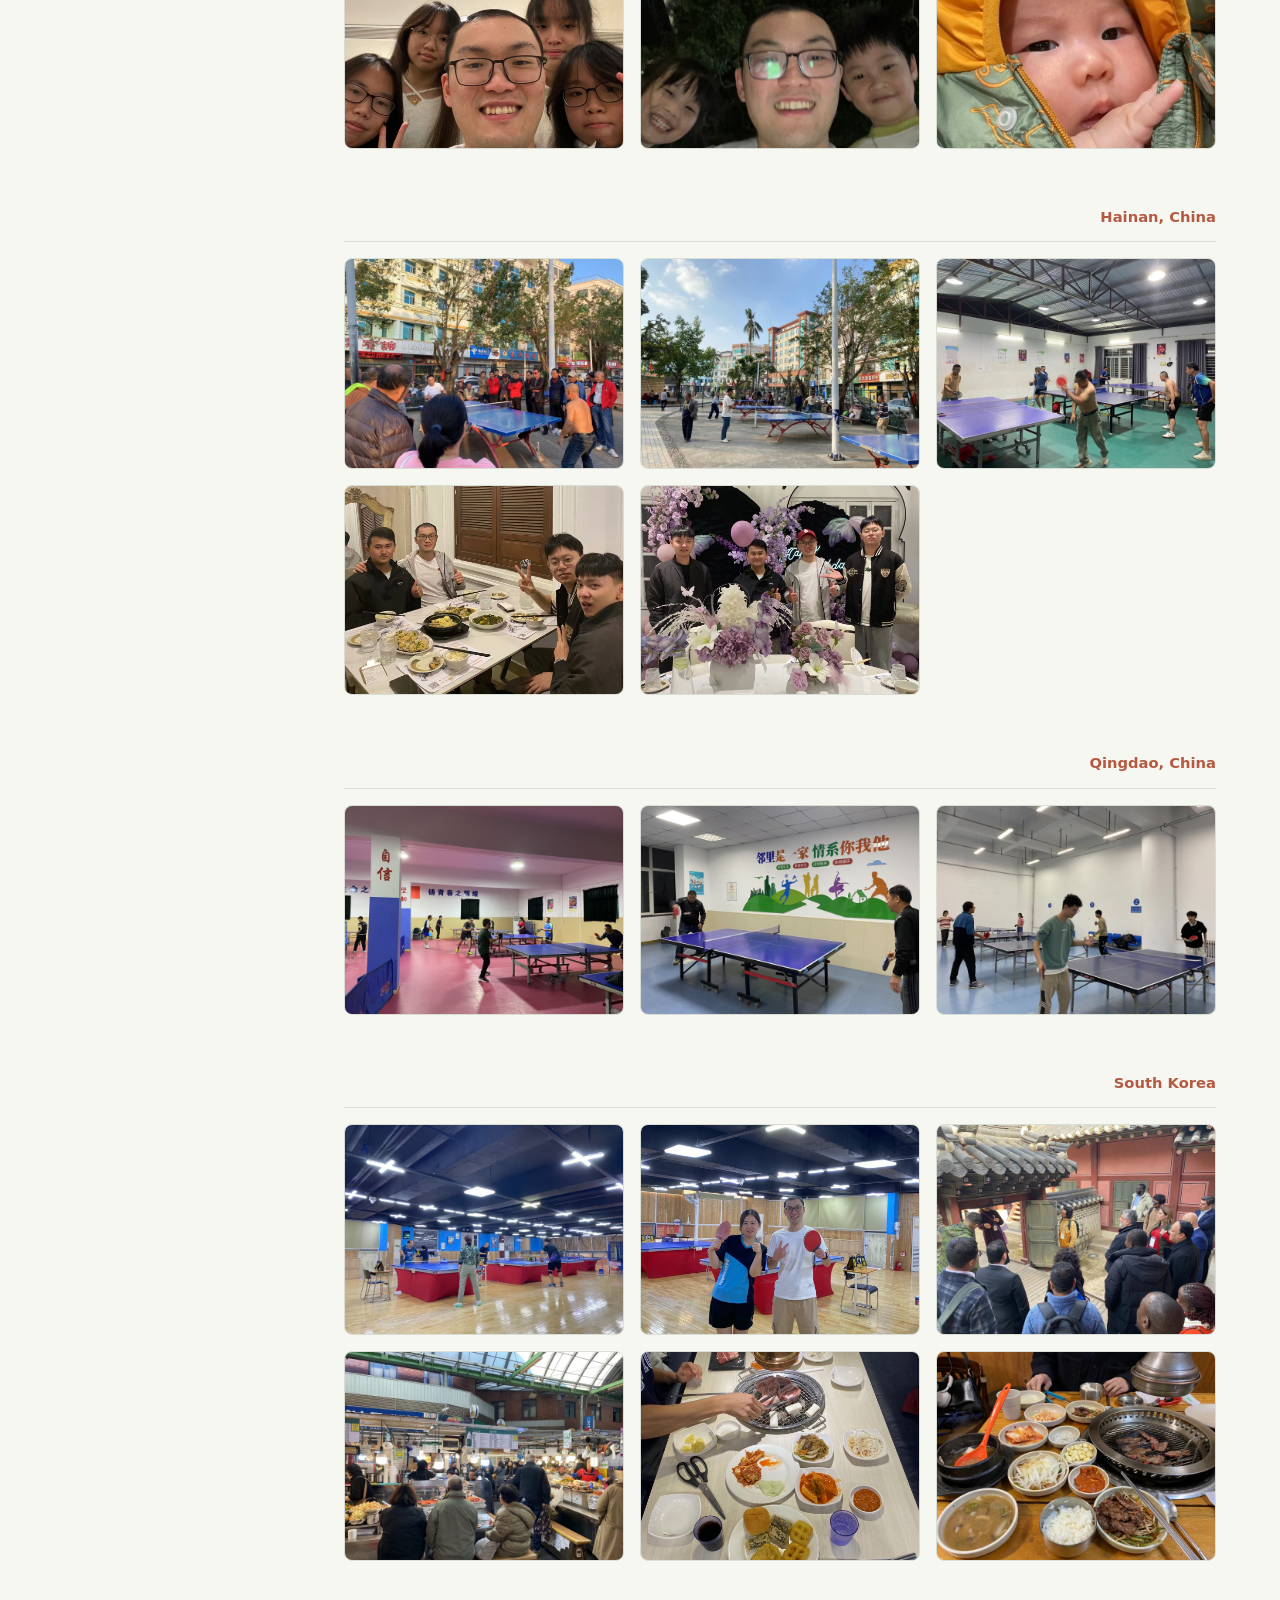
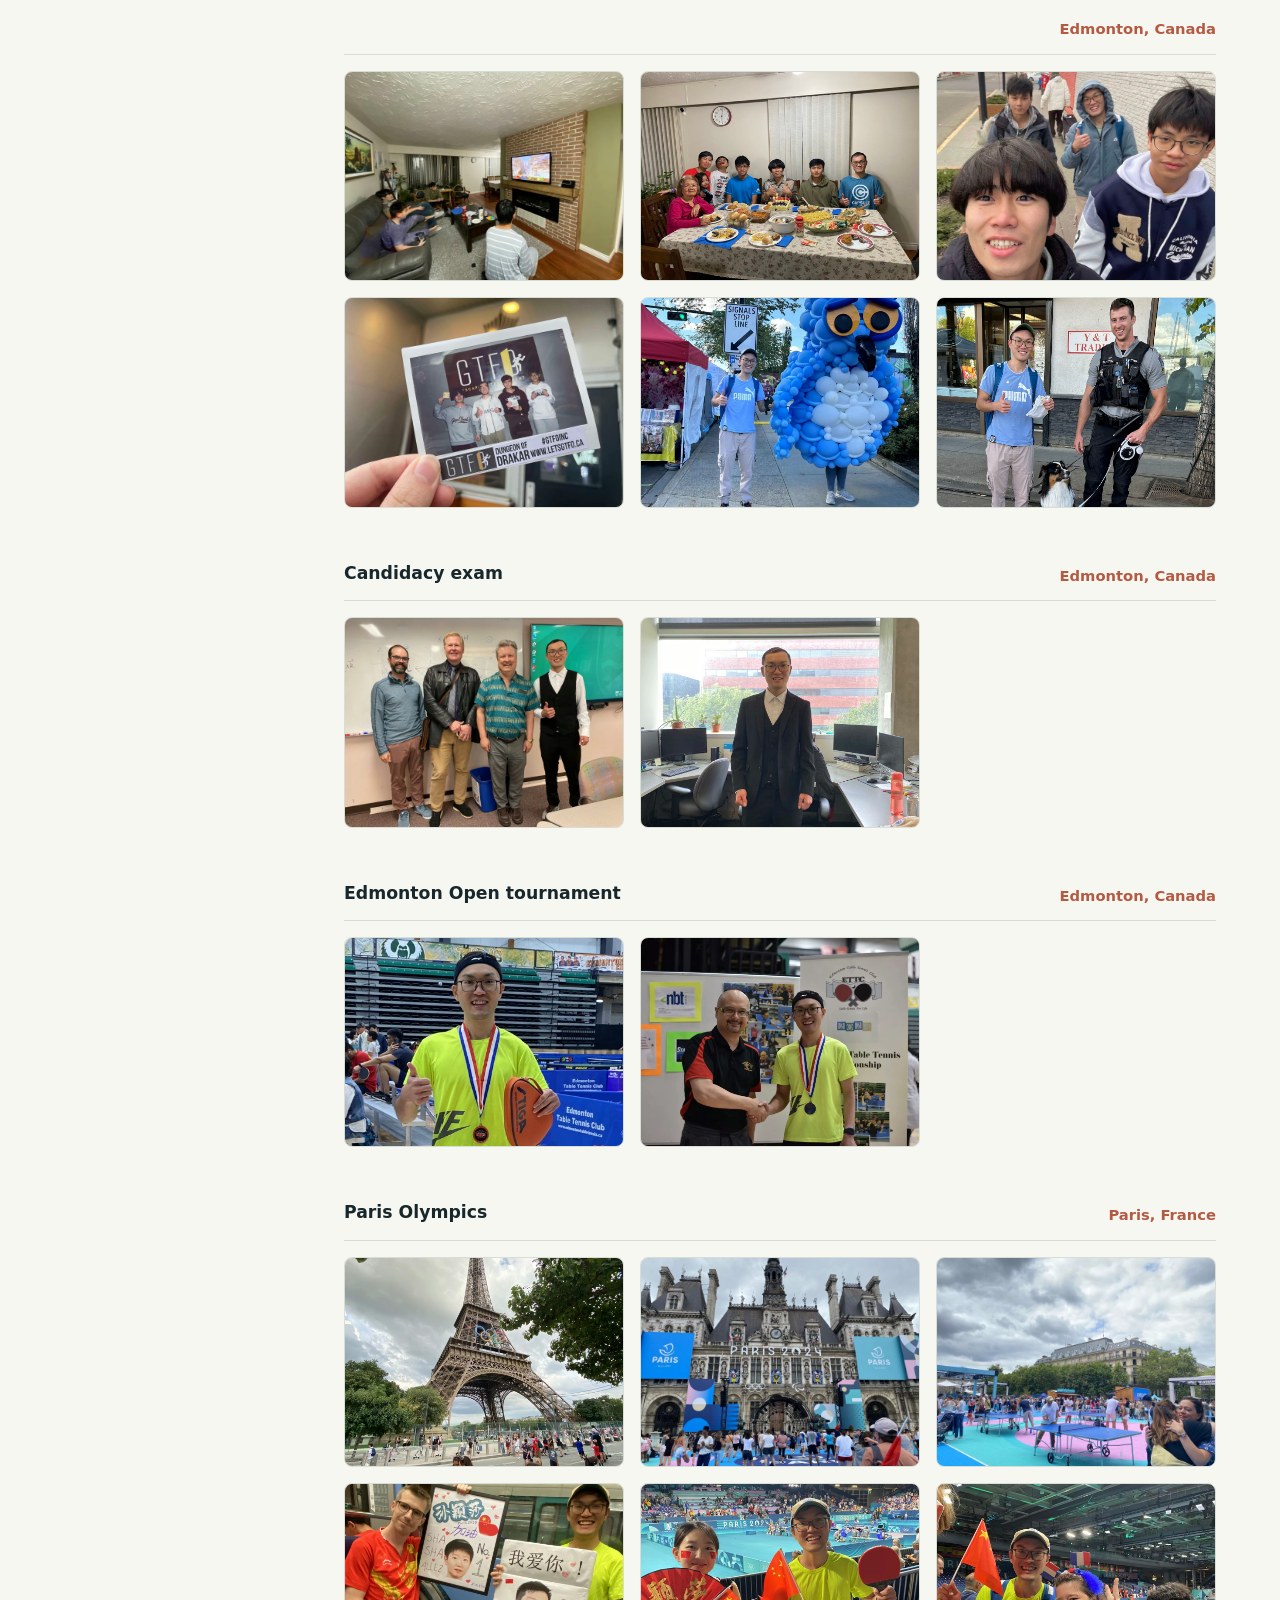
==== commit e983259e: "Update gallery.html" ====
--- a/gallery.html
+++ b/gallery.html
@@ -92,7 +92,7 @@
               <p>Hainan, China</p>
             </div>
             <p class="gallery-set__description">
-              Setting off fireworks with my family and neighbors to celebrate my return home. It feels so relaxing and laid-back.
+              Setting off fireworks with my family and neighbors to celebrate my return home. It feels so relaxing and laid-back living in my hometown.
               I got to cherish every moment of being back home!
             </p>
             <div class="photo-grid">
